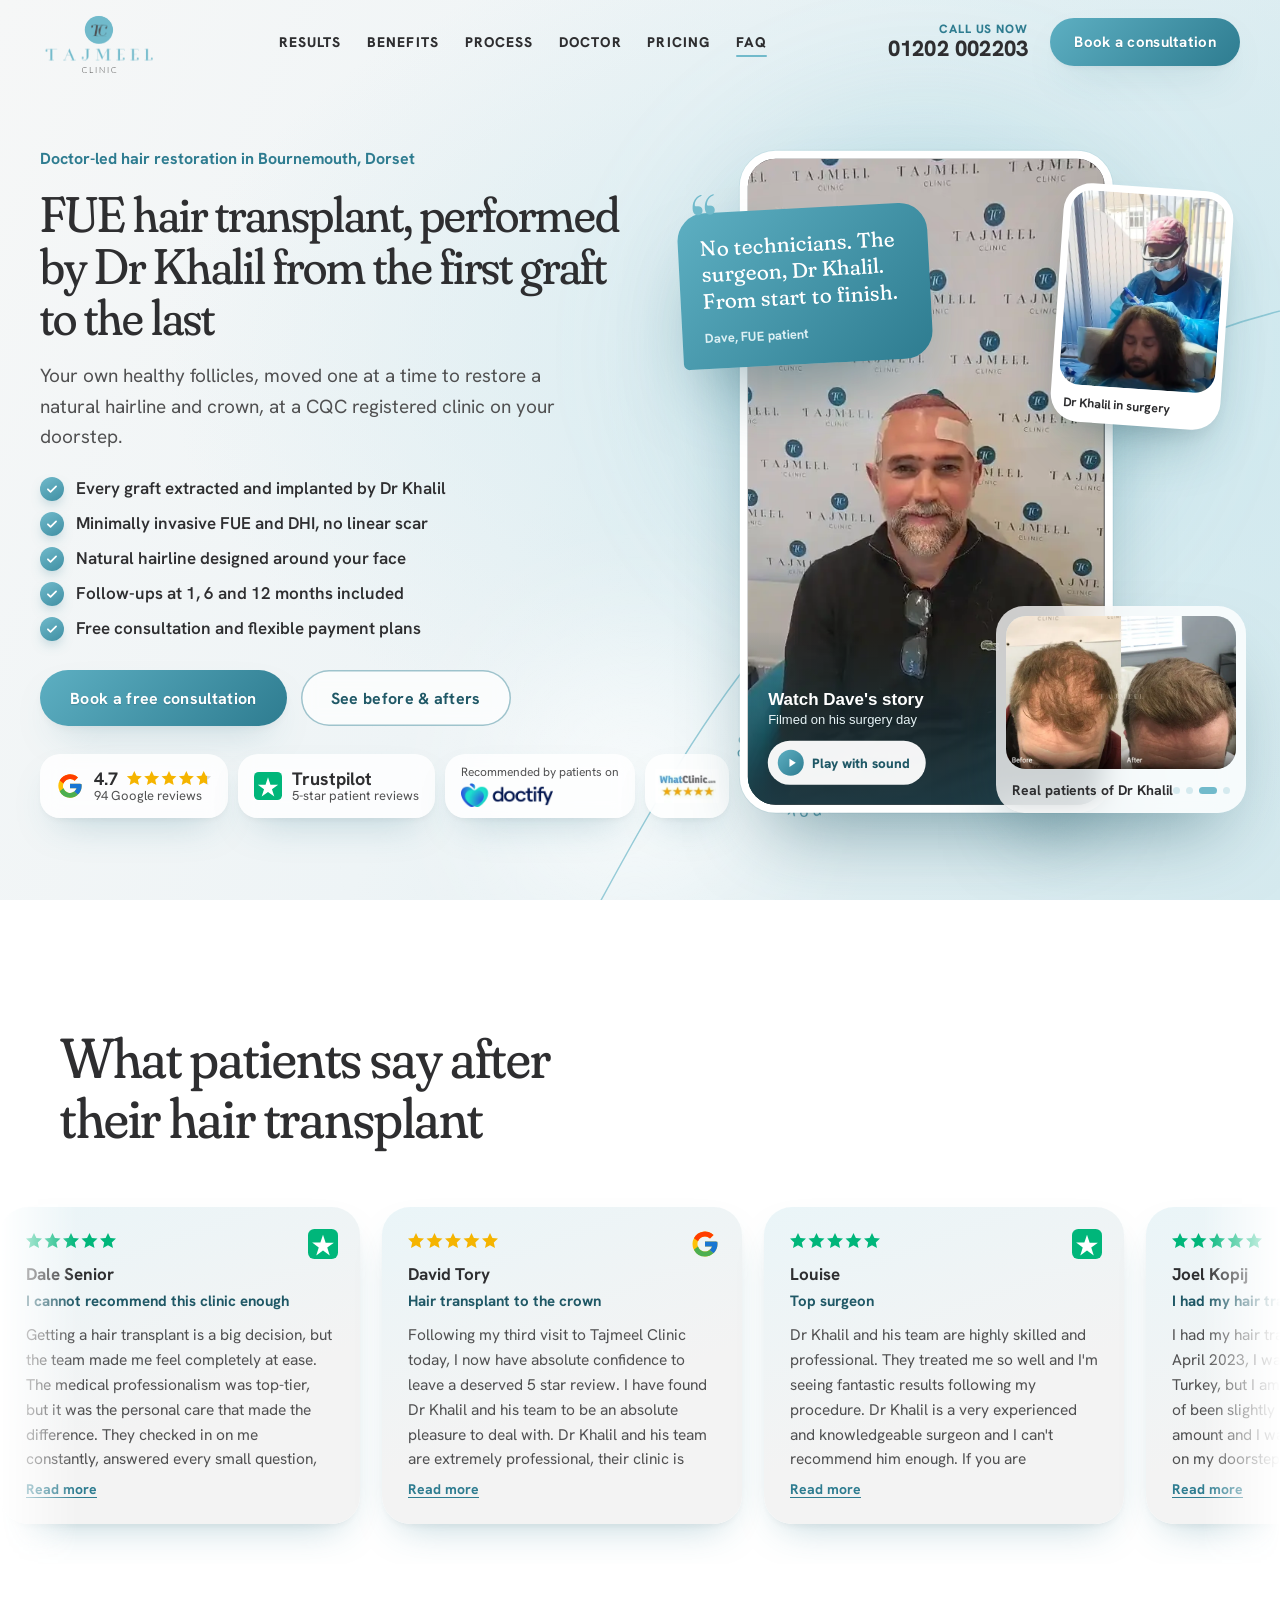
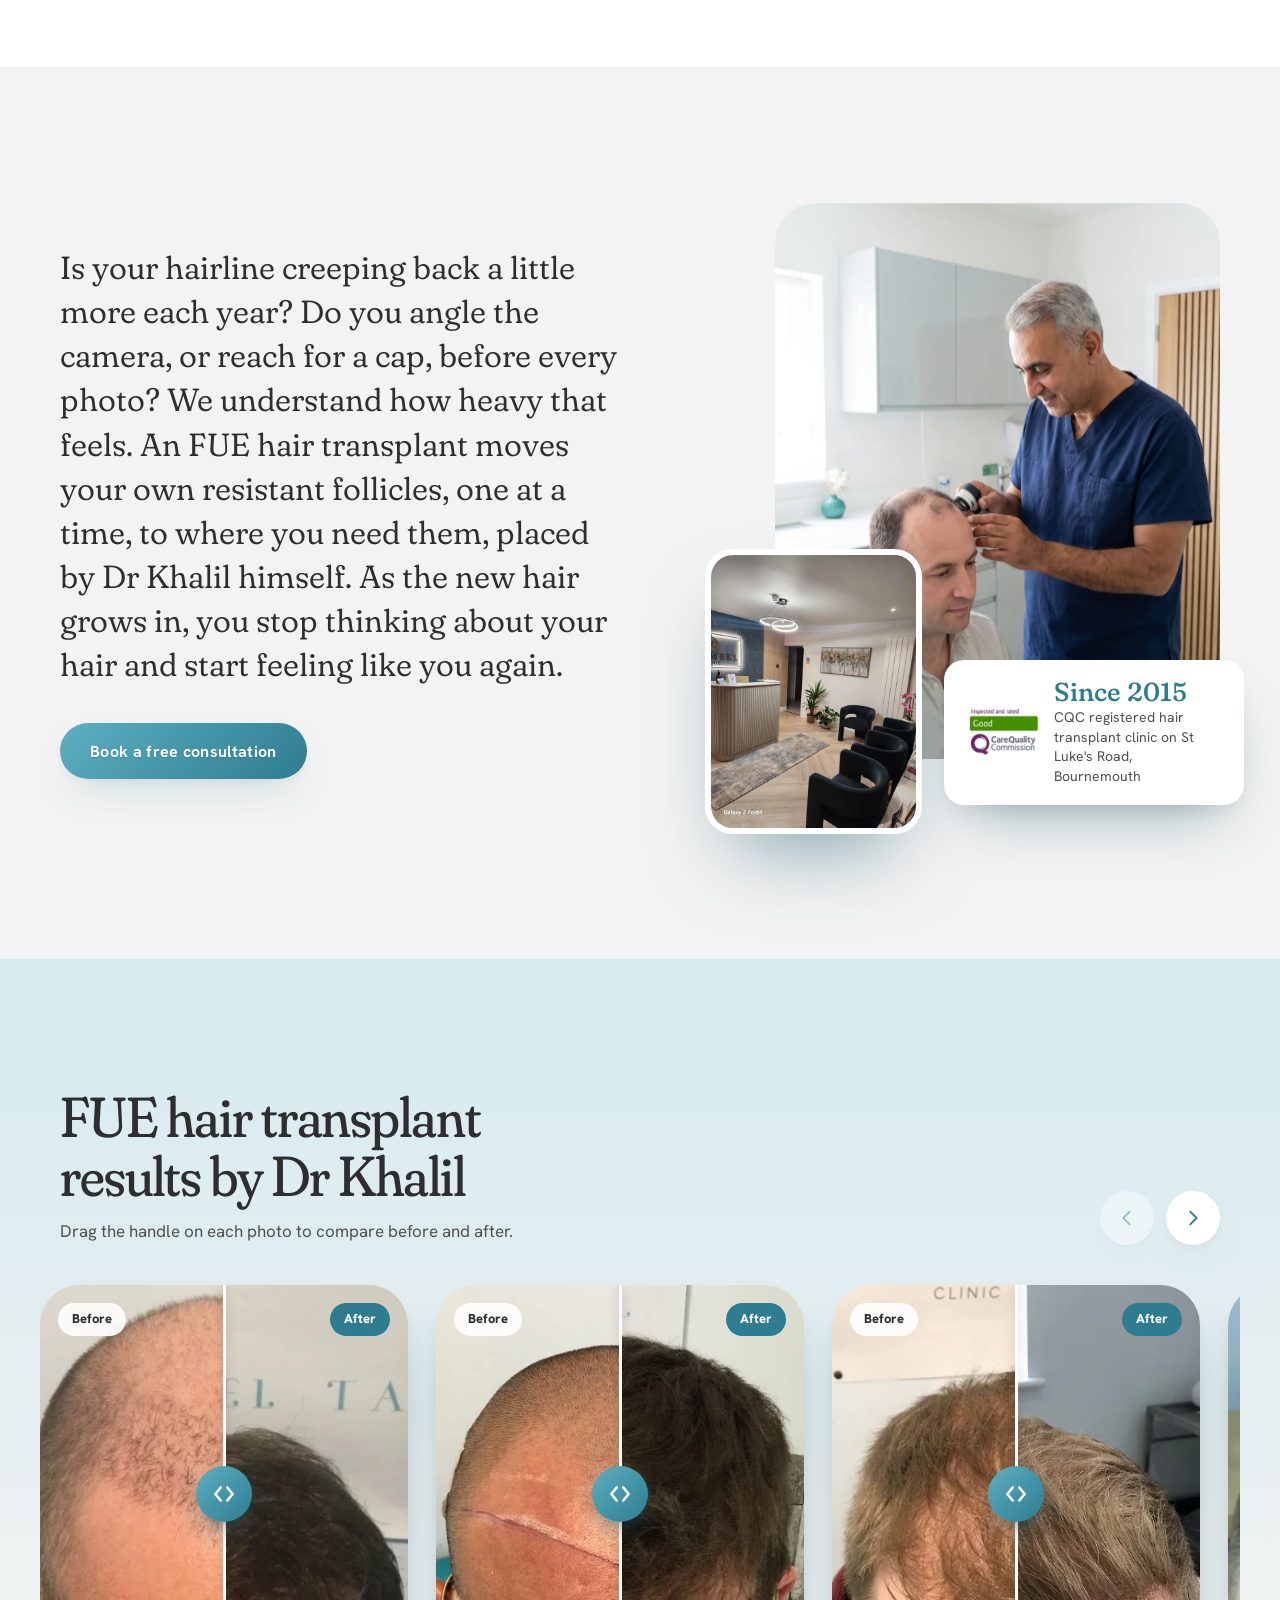
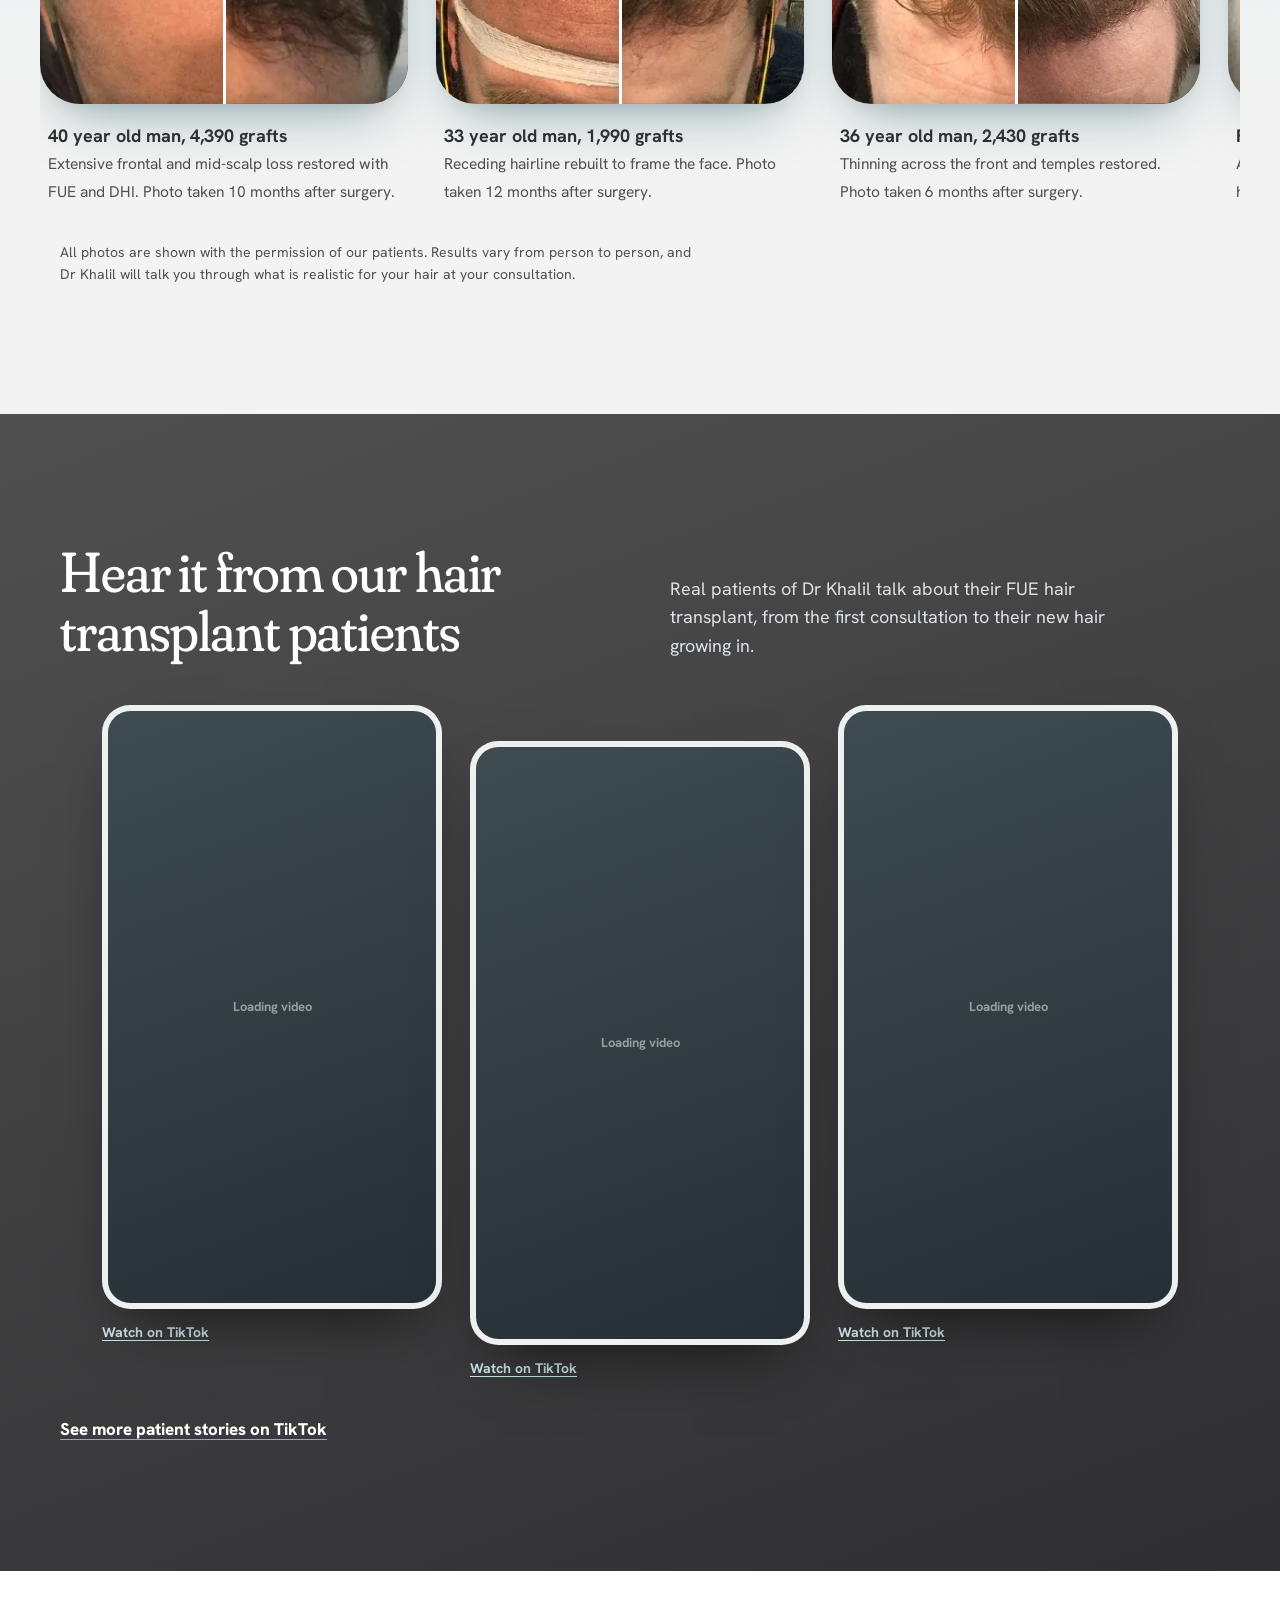
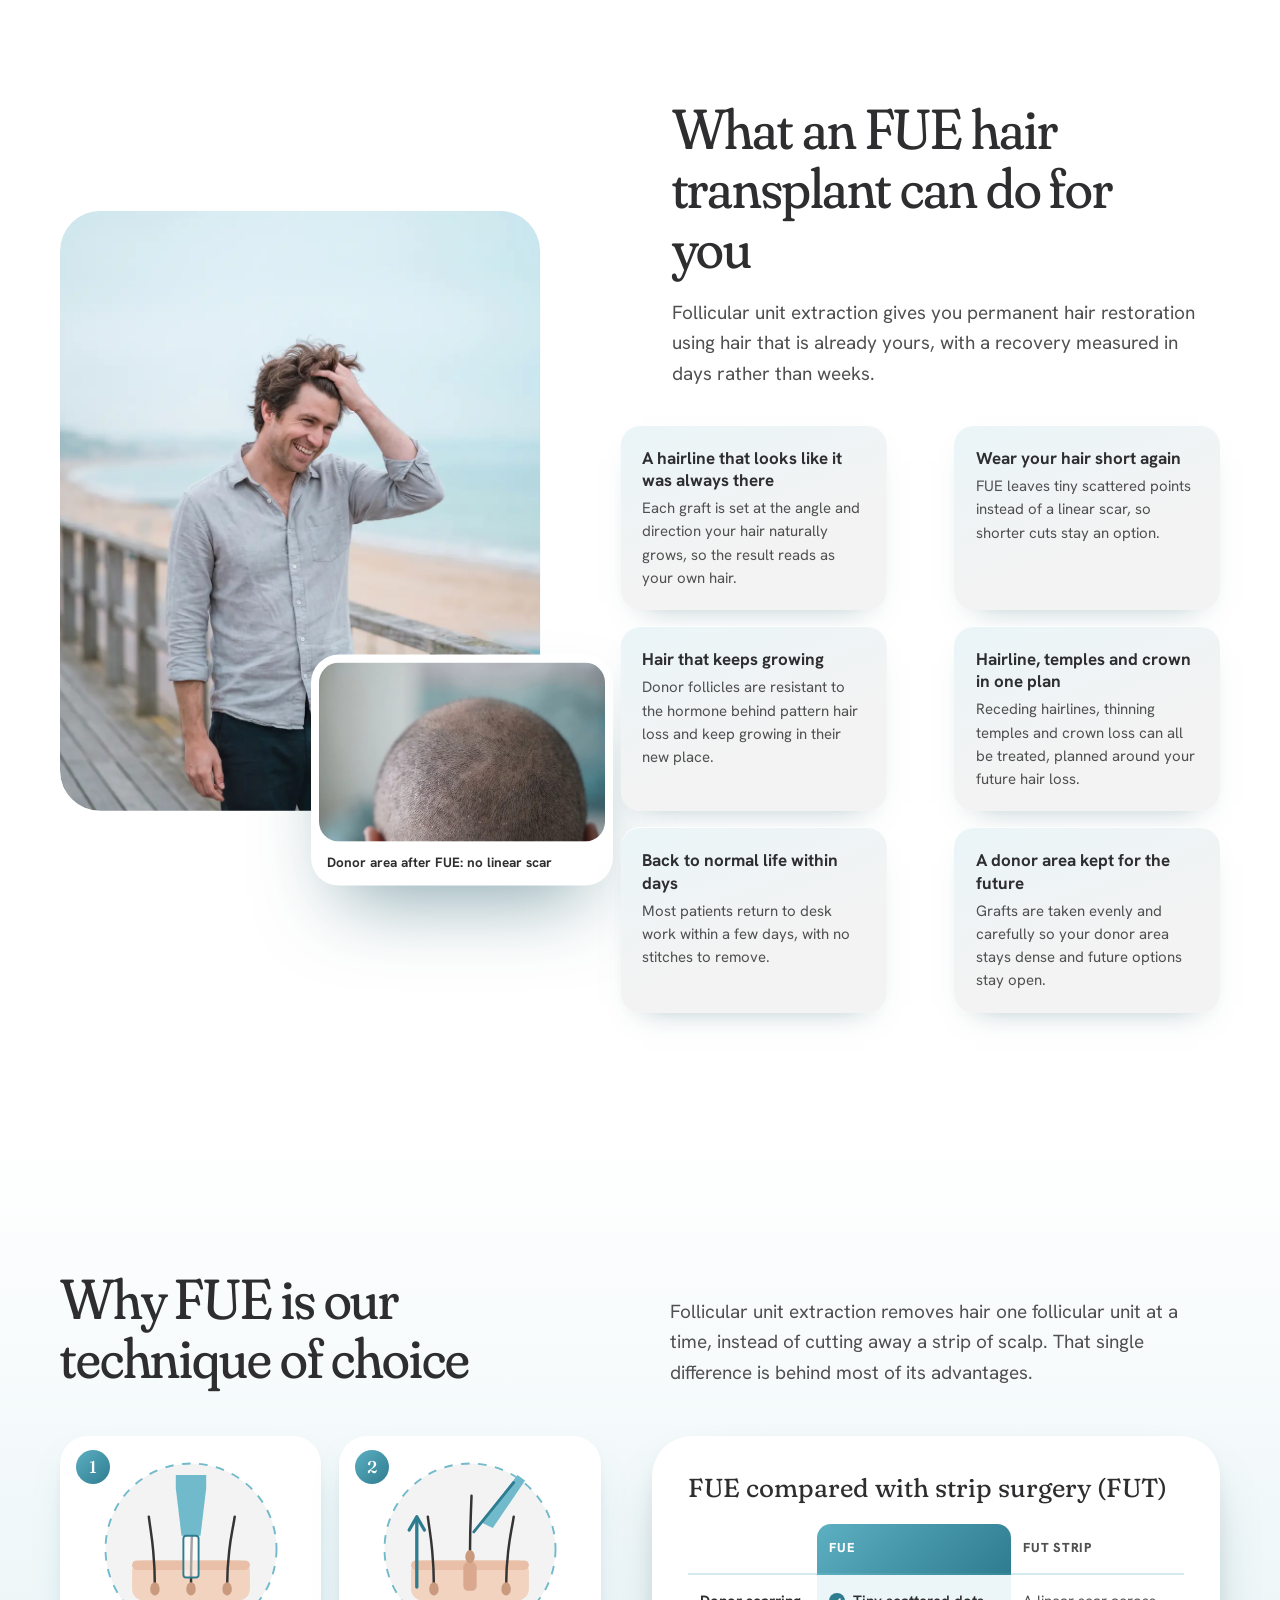
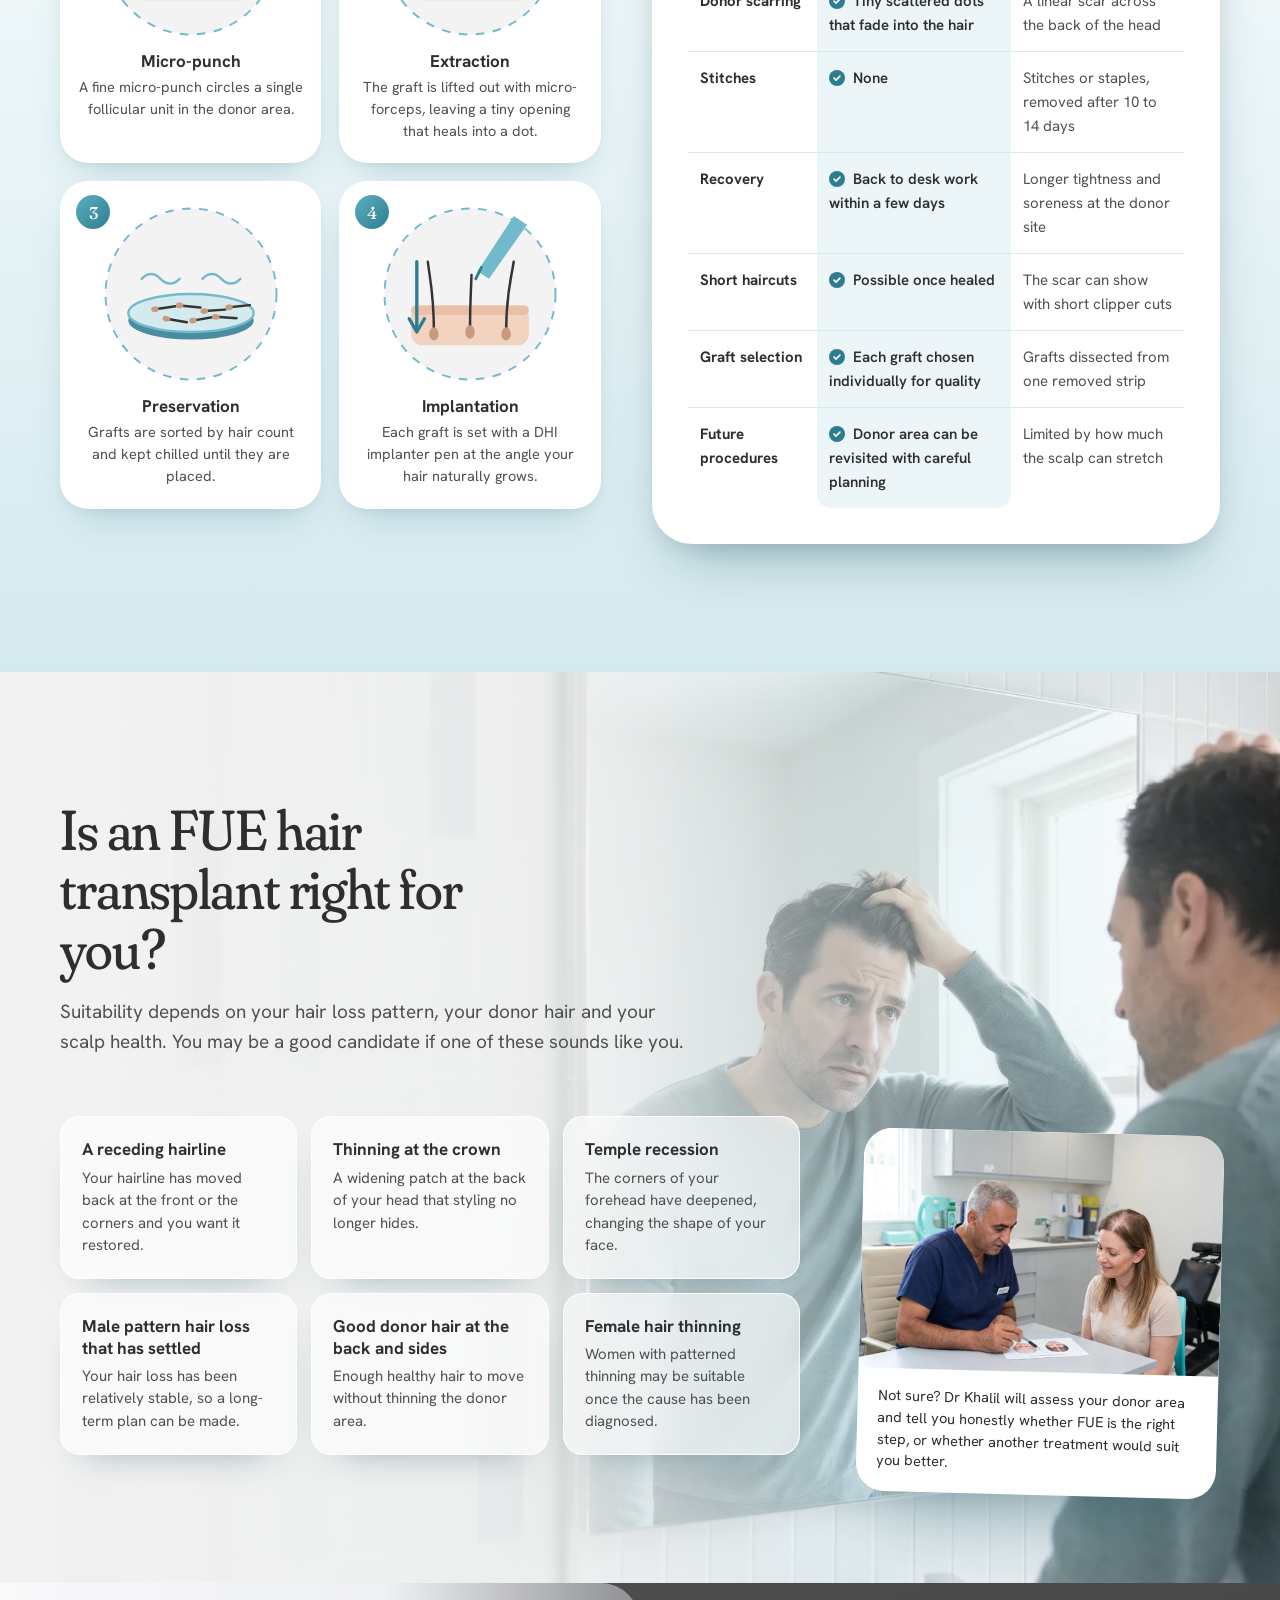
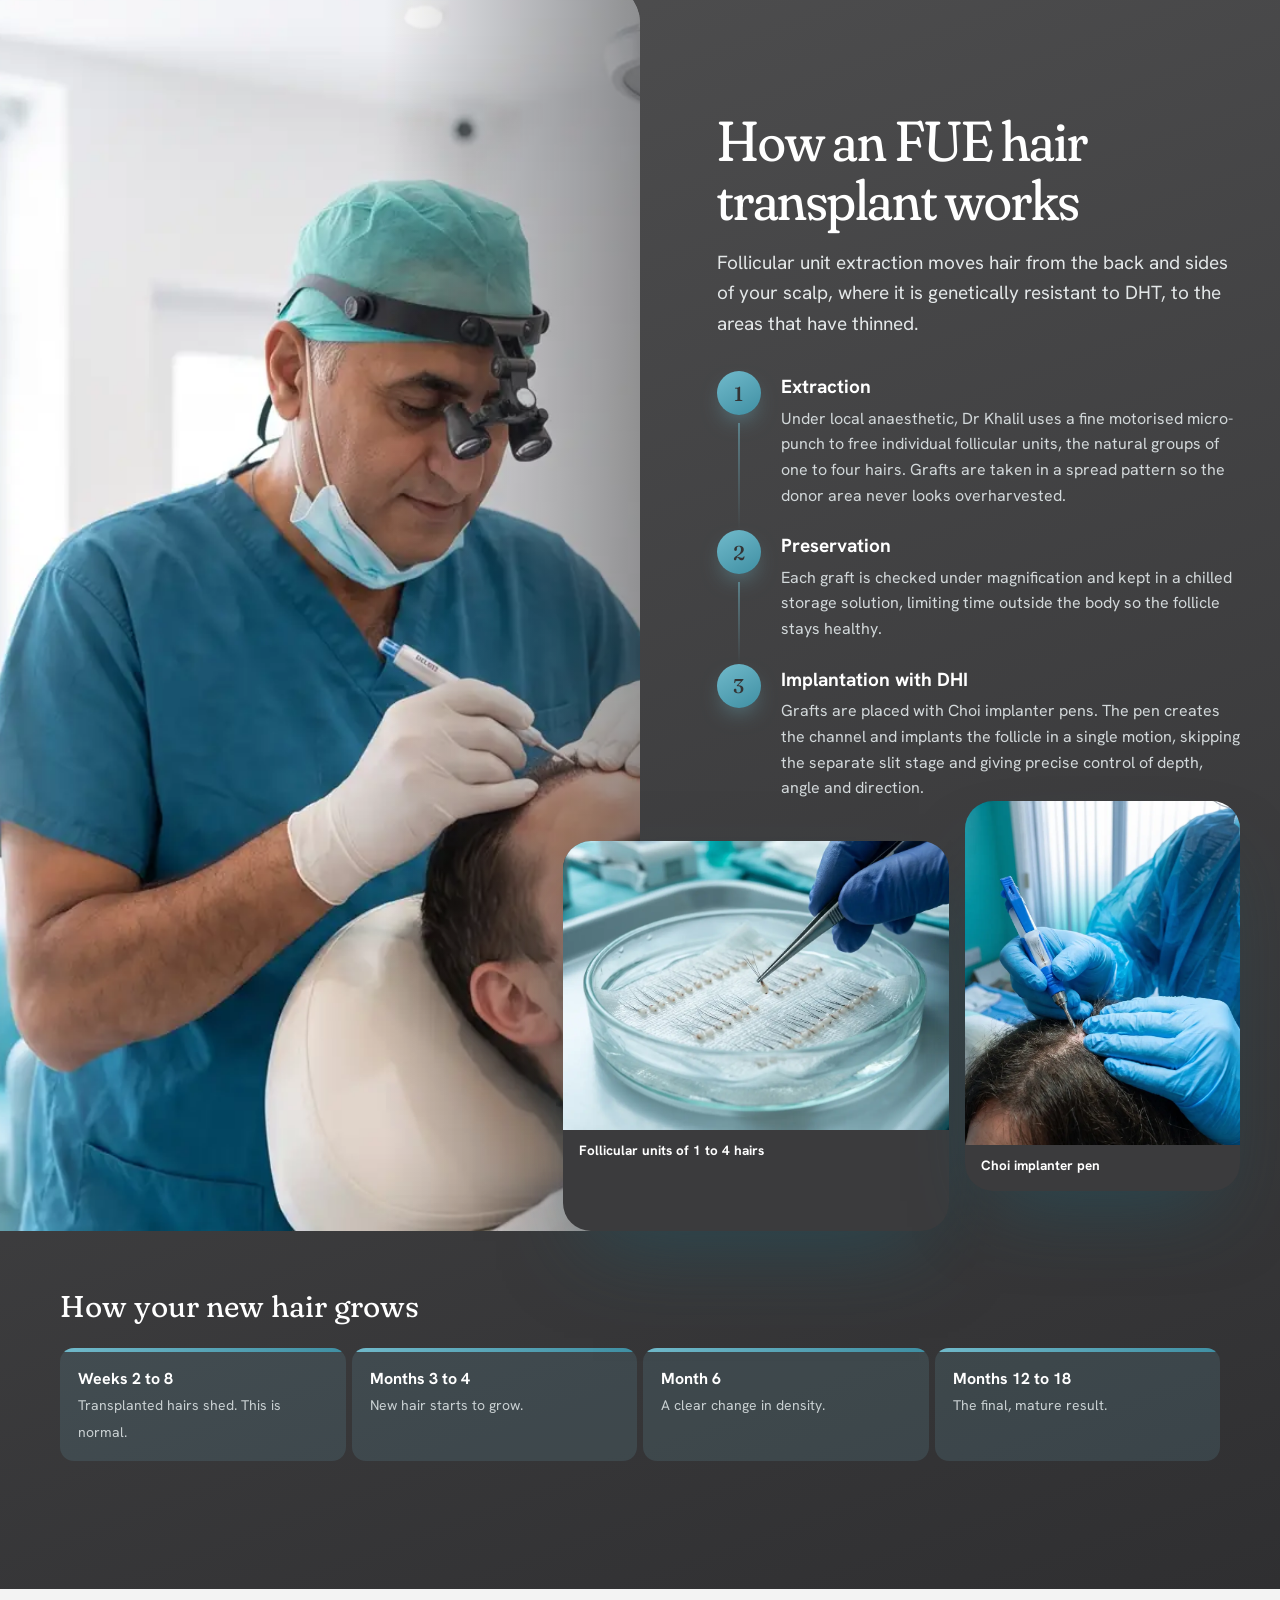
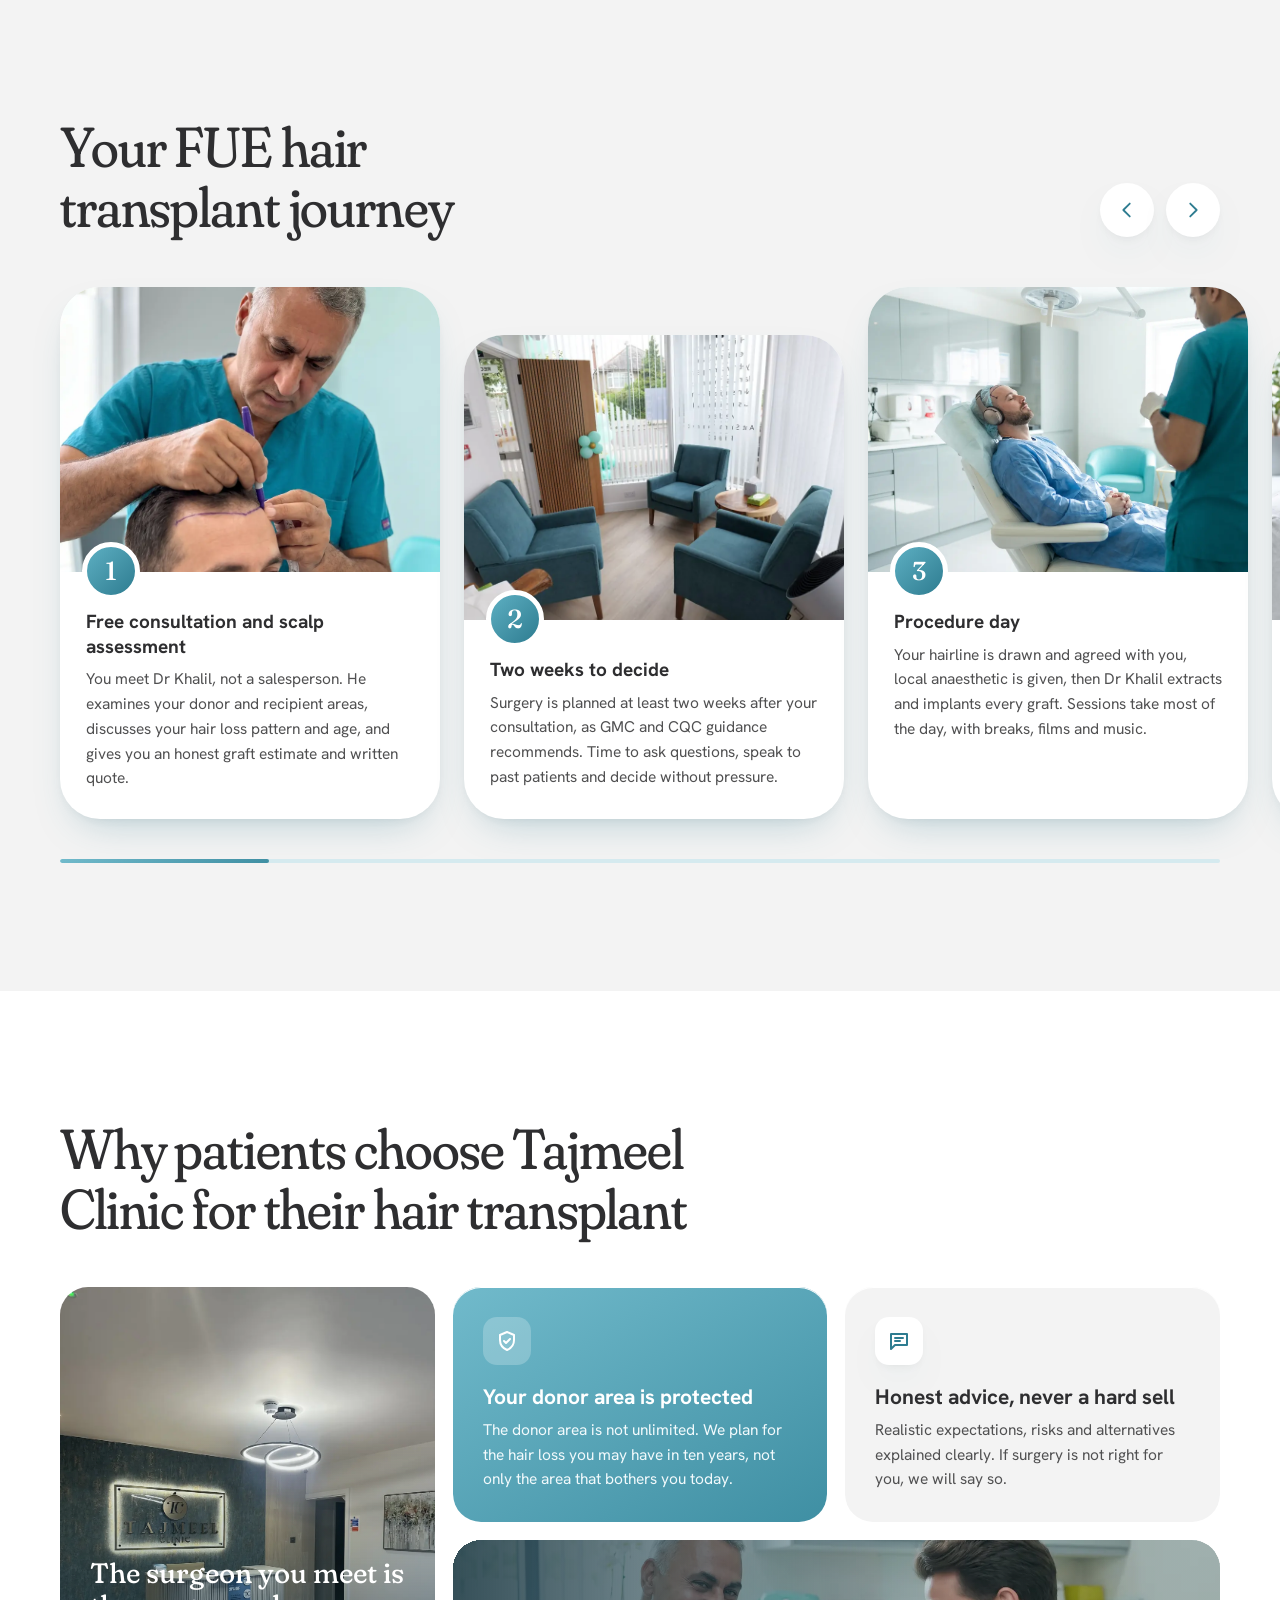
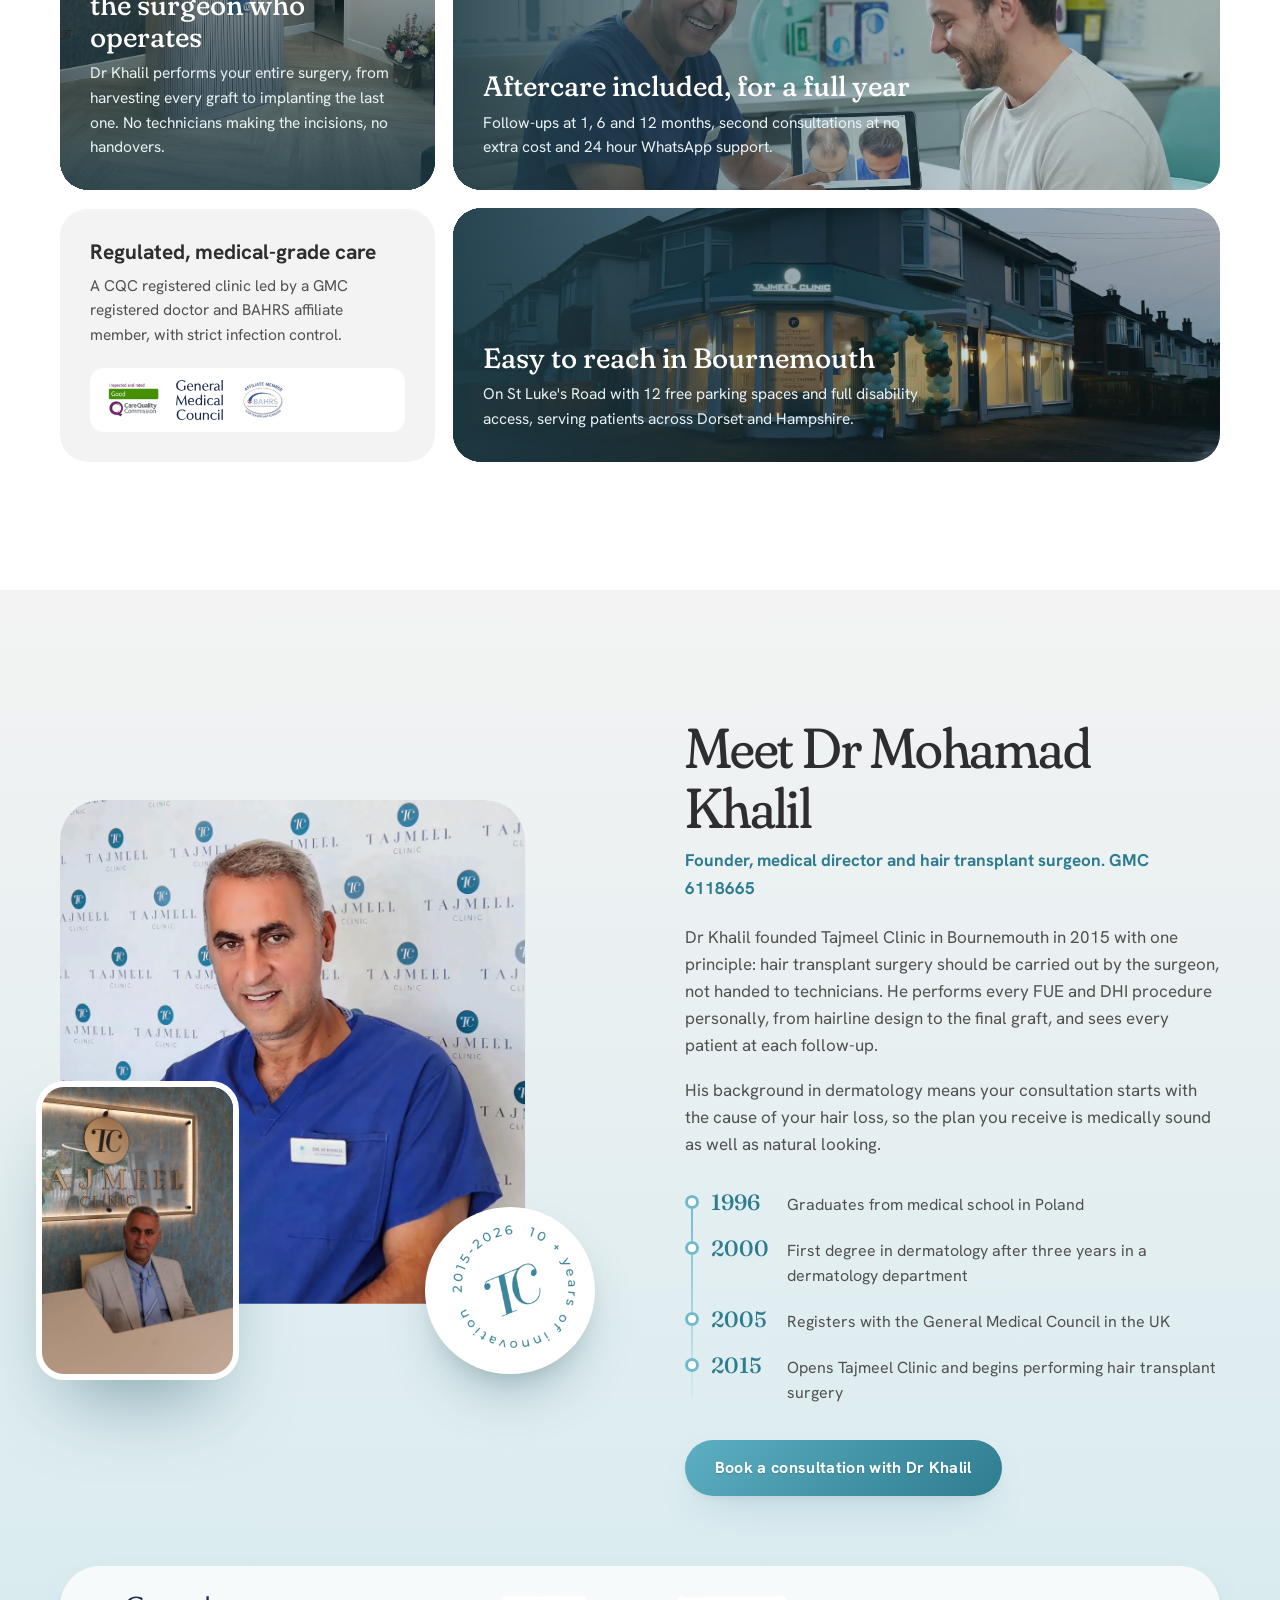
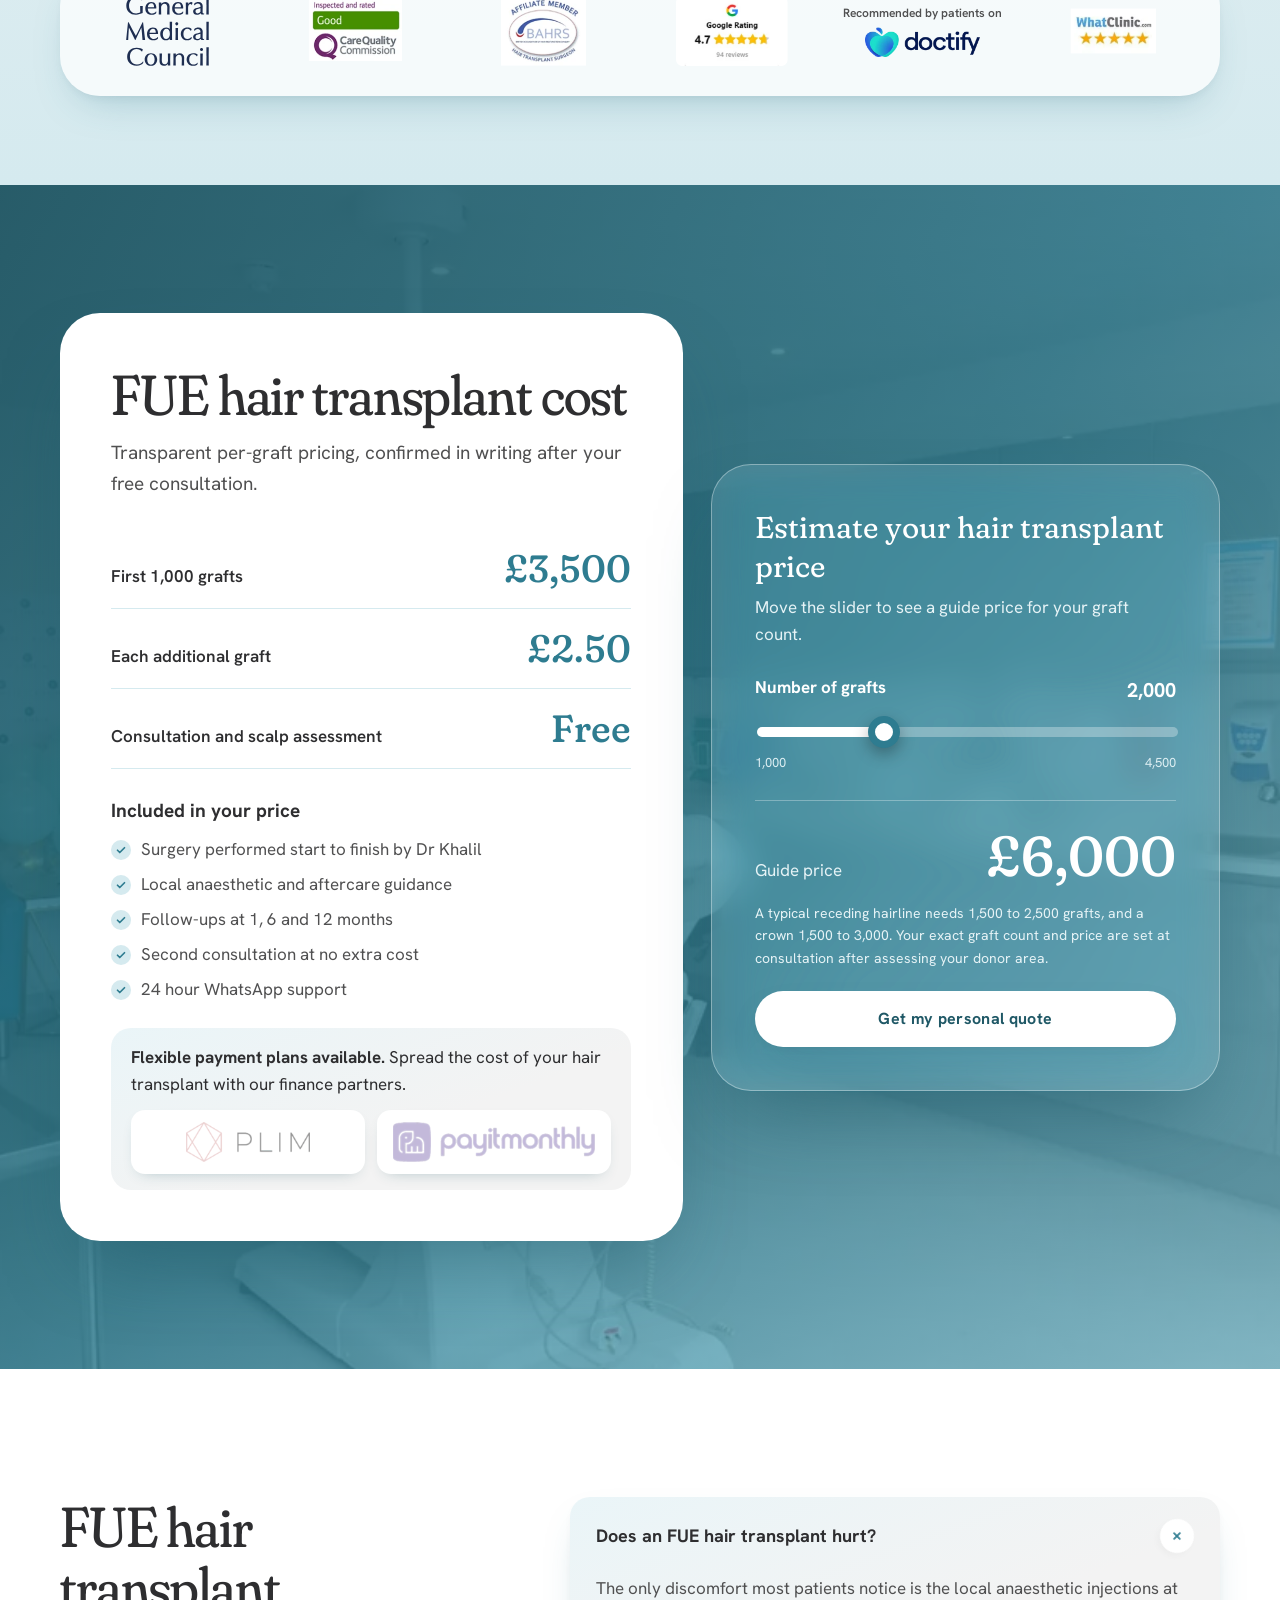
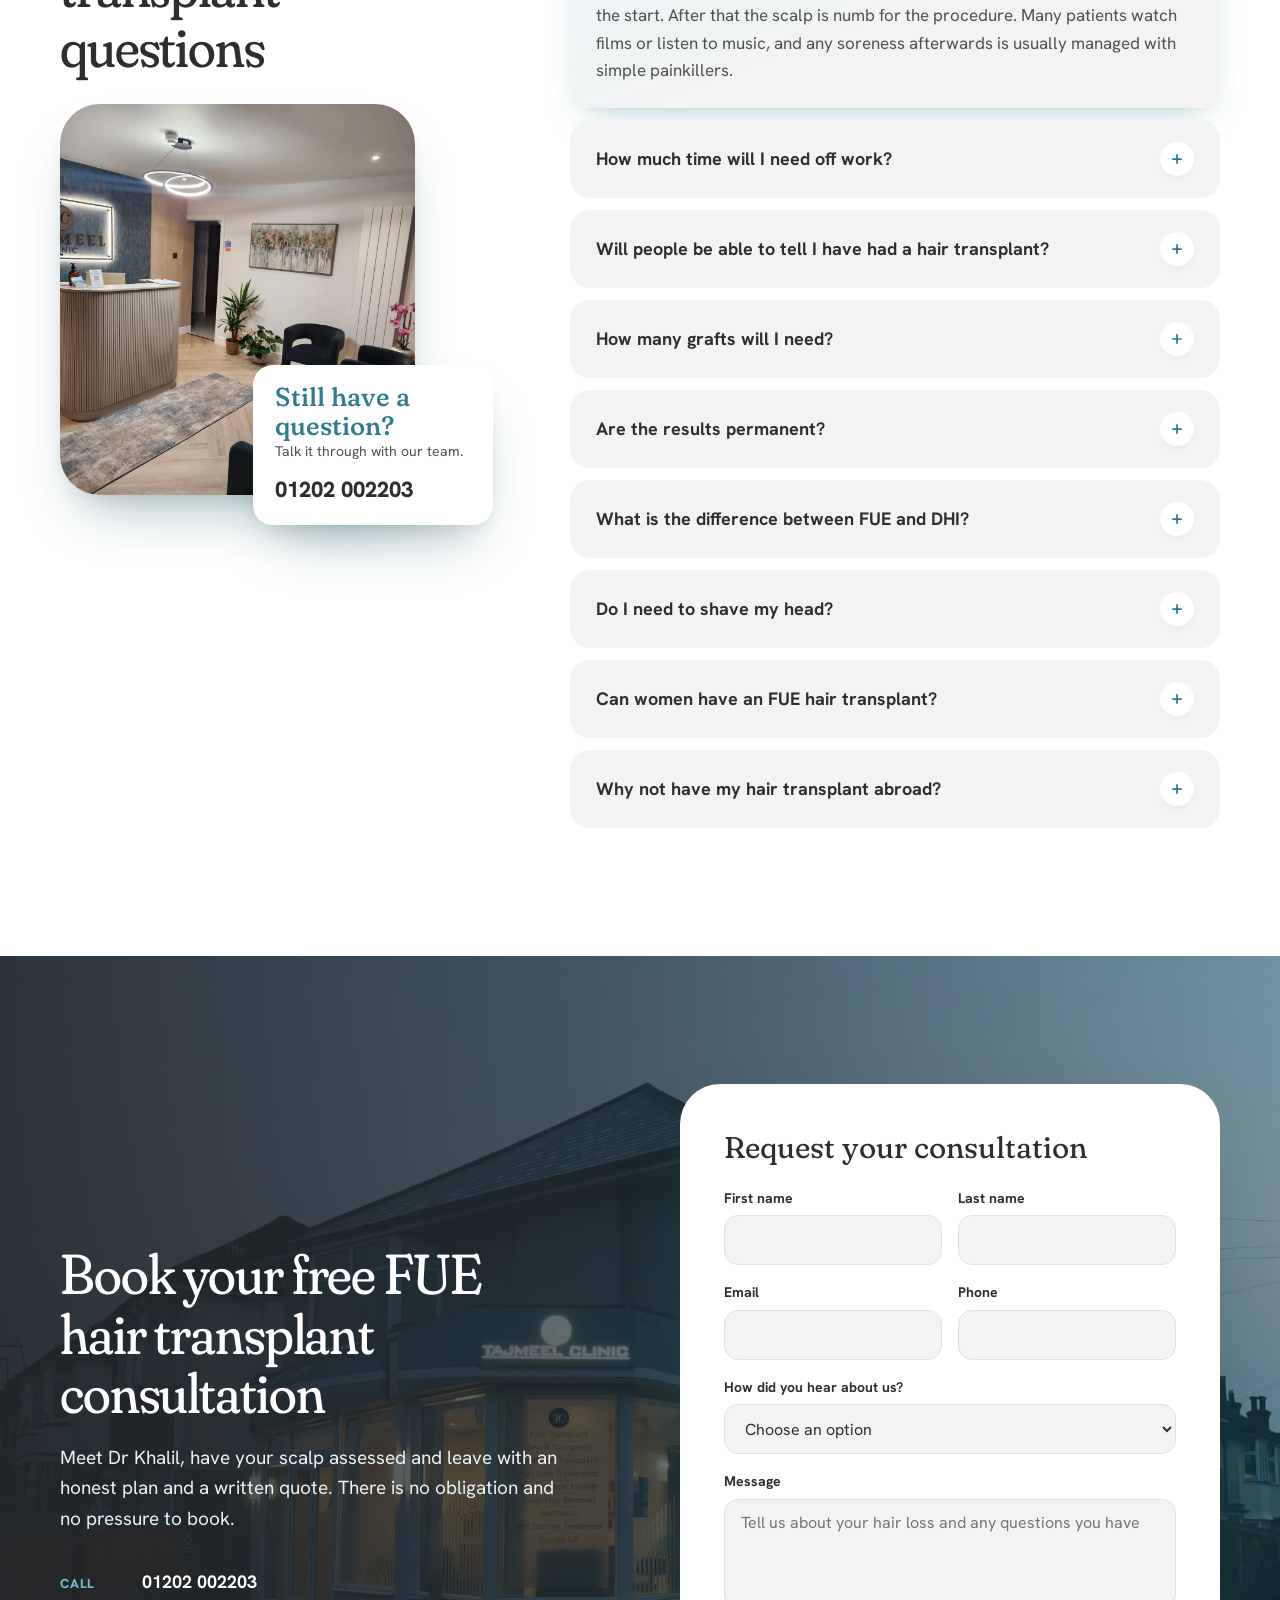
==== index.html @ 30bd11d6 "Remove fourth TikTok video and switch the second to the standard embed Drop the fourth testimonial, " ====
<!doctype html>
<html lang="en-GB">
<head>
<meta charset="utf-8">
<meta name="viewport" content="width=device-width, initial-scale=1, viewport-fit=cover">
<meta name="robots" content="noindex, nofollow">
<title>FUE Hair Transplant Bournemouth | Dr Khalil | Tajmeel Clinic</title>
<meta name="description" content="Doctor-led FUE hair transplant in Bournemouth, Dorset. Every graft extracted and implanted by Dr Mohamad Khalil. Free consultation, transparent per-graft pricing and flexible payment plans.">
<meta name="theme-color" content="#71BACB">
<link rel="icon" href="img/logos/tajmeel.svg" type="image/svg+xml">
<link rel="preconnect" href="https://fonts.googleapis.com">
<link rel="preconnect" href="https://fonts.gstatic.com" crossorigin>
<link href="https://fonts.googleapis.com/css2?family=Fraunces:opsz,wght,SOFT@9..144,300..600,0..100&family=Hanken+Grotesk:wght@400..800&display=swap" rel="stylesheet">
<link rel="preload" as="image" href="img/hero.webp" media="(min-width: 900px)">
<link rel="preload" as="image" href="img/hero-sm.webp" media="(max-width: 899px)">
<link rel="stylesheet" href="css/style.css">
<script type="application/ld+json">
{
  "@context": "https://schema.org",
  "@type": "MedicalClinic",
  "name": "Tajmeel Clinic",
  "url": "https://tajmeelclinic.co.uk/",
  "telephone": "+441202002203",
  "address": {"@type": "PostalAddress", "streetAddress": "88-90 St Luke's Road", "addressLocality": "Bournemouth", "postalCode": "BH3 7LU", "addressCountry": "GB"},
  "medicalSpecialty": "Dermatology",
  "availableService": {"@type": "MedicalProcedure", "name": "FUE Hair Transplant"}
}
</script>
</head>
<body>
<a class="skip" href="#main">Skip to content</a>

<!-- ============ HEADER ============ -->
<header class="hdr" id="top">
  <div class="hdr__in">
    <a class="hdr__logo" href="#main" aria-label="Tajmeel Clinic, back to top" data-to-top>
      <img src="img/logos/tajmeel.svg" alt="Tajmeel Clinic" width="132" height="70">
    </a>
    <a class="btn btn--primary hdr__mbook" href="#book">Book a consultation</a>

    <nav class="hdr__nav" aria-label="Main">
      <ul>
        <li><a href="#results">Results</a></li>
        <li><a href="#benefits">Benefits</a></li>
        <li><a href="#how">Process</a></li>
        <li><a href="#doctor">Doctor</a></li>
        <li><a href="#pricing">Pricing</a></li>
        <li><a href="#faq">FAQ</a></li>
      </ul>
    </nav>

    <div class="hdr__cta">
      <a class="hdr__phone" href="tel:+441202002203">
        <span class="hdr__phone-label">Call us now</span>
        <span class="hdr__phone-num">01202 002203</span>
      </a>
      <a class="btn btn--primary hdr__book" href="#book">Book a consultation</a>
    </div>

    <div class="hdr__mobile">
      <a class="icon-btn" href="tel:+441202002203" aria-label="Call 01202 002203">
        <svg viewBox="0 0 24 24" aria-hidden="true"><path d="M6.6 10.8a15.1 15.1 0 0 0 6.6 6.6l2.2-2.2c.3-.3.7-.4 1-.2 1.1.4 2.3.6 3.6.6.6 0 1 .4 1 1V20c0 .6-.4 1-1 1A17 17 0 0 1 3 4c0-.6.4-1 1-1h3.5c.6 0 1 .4 1 1 0 1.3.2 2.5.6 3.6.1.3 0 .7-.2 1z"/></svg>
      </a>
      <button class="icon-btn" type="button" aria-label="Open menu" aria-expanded="false" aria-controls="drawer" data-menu-open>
        <svg viewBox="0 0 24 24" aria-hidden="true"><path d="M3 6h18M3 12h18M3 18h18"/></svg>
      </button>
    </div>
  </div>
</header>

<div class="drawer" id="drawer" hidden>
  <div class="drawer__panel" role="dialog" aria-modal="true" aria-label="Menu">
    <button class="icon-btn drawer__close" type="button" aria-label="Close menu" data-menu-close>
      <svg viewBox="0 0 24 24" aria-hidden="true"><path d="M6 6l12 12M18 6L6 18"/></svg>
    </button>
    <ul>
      <li><a href="#results">Results</a></li>
      <li><a href="#videos">Patient videos</a></li>
      <li><a href="#benefits">Benefits</a></li>
      <li><a href="#why-fue">Why FUE</a></li>
      <li><a href="#candidates">Is it right for you</a></li>
      <li><a href="#how">Process</a></li>
      <li><a href="#journey">Your journey</a></li>
      <li><a href="#doctor">Doctor</a></li>
      <li><a href="#pricing">Pricing</a></li>
      <li><a href="#faq">FAQ</a></li>
    </ul>
    <a class="drawer__phone" href="tel:+441202002203"><span>Call us now</span>01202 002203</a>
    <a class="btn btn--primary btn--block" href="#book">Book a consultation</a>
  </div>
</div>

<main id="main">

<!-- ============ HERO ============ -->
<section class="hero" aria-labelledby="hero-title">
  <div class="hero__bg" aria-hidden="true"><span></span><span></span></div>
  <svg class="hero__line" viewBox="0 0 1440 900" preserveAspectRatio="none" aria-hidden="true">
    <path d="M640 960 C 760 760, 860 600, 1040 500 S 1300 330, 1500 300" />
  </svg>

  <div class="hero__in">
    <div class="hero__copy">
      <p class="hero__kicker">Doctor-led hair restoration in Bournemouth, Dorset</p>
      <h1 id="hero-title">FUE hair transplant, performed by Dr Khalil from the first graft to the last</h1>
      <p class="hero__sub">Your own healthy follicles, moved one at a time to restore a natural hairline and crown, at a CQC registered clinic on your doorstep.</p>
      <ul class="hero__points">
        <li>Every graft extracted and implanted by Dr Khalil</li>
        <li>Minimally invasive FUE and DHI, no linear scar</li>
        <li>Natural hairline designed around your face</li>
        <li>Follow-ups at 1, 6 and 12 months included</li>
        <li>Free consultation and flexible payment plans</li>
      </ul>
      <div class="hero__actions">
        <a class="btn btn--primary btn--lg" href="#book">Book a free consultation</a>
        <a class="btn btn--ghost btn--lg" href="#results">See before &amp; afters</a>
      </div>

      <ul class="ratings" aria-label="Patient ratings">
        <li class="rating">
          <svg class="rating__logo" viewBox="0 0 48 48" aria-hidden="true"><path fill="#FFC107" d="M43.6 20.5H42V20H24v8h11.3A12 12 0 1 1 32 15.1l5.7-5.7A20 20 0 1 0 44 24c0-1.2-.1-2.3-.4-3.5z"/><path fill="#FF3D00" d="M6.3 14.7l6.6 4.8A12 12 0 0 1 32 15.1l5.7-5.7A20 20 0 0 0 6.3 14.7z"/><path fill="#4CAF50" d="M24 44c5.2 0 9.9-2 13.4-5.2l-6.2-5.2A12 12 0 0 1 12.7 28l-6.5 5A20 20 0 0 0 24 44z"/><path fill="#1976D2" d="M43.6 20.5H42V20H24v8h11.3a12 12 0 0 1-4.1 5.6l6.2 5.2C37 39.2 44 34 44 24c0-1.2-.1-2.3-.4-3.5z"/></svg>
          <span class="rating__body"><strong>4.7</strong><span class="stars" aria-label="4.7 out of 5 stars"></span><small>94 Google reviews</small></span>
        </li>
        <li class="rating">
          <svg class="rating__logo" viewBox="0 0 24 24" aria-hidden="true"><rect width="24" height="24" rx="4" fill="#00B67A"/><path fill="#fff" d="M12 4.6l2.1 6.3h6.6l-5.3 3.9 2 6.3-5.4-3.9-5.4 3.9 2-6.3-5.3-3.9h6.6z"/></svg>
          <span class="rating__body"><strong>Trustpilot</strong><small>5-star patient reviews</small></span>
        </li>
        <li class="rating rating--doctify"><span class="rating__body"><small>Recommended by patients on</small><img src="img/logos/doctify-logo.webp" alt="Doctify" width="400" height="104"></span></li>
        <li class="rating rating--img"><img src="img/logos/whatclinic.webp" alt="WhatClinic 5 star rating" width="168" height="136" loading="lazy"></li>
      </ul>
    </div>

    <div class="hero__stage">
      <img class="hero__seal" src="img/tc-seal.webp" alt="" width="440" height="430" aria-hidden="true">
      <button class="hero__video" type="button" data-video aria-label="Play Dave's hair transplant story with sound">
        <video src="media/hero-loop.mp4" poster="img/hero-video-poster.webp" autoplay muted loop playsinline preload="auto" aria-hidden="true"></video>
        <span class="hero__video-cap"><strong>Watch Dave's story</strong><span>Filmed on his surgery day</span>
          <span class="hero__video-play"><svg viewBox="0 0 24 24" aria-hidden="true"><path d="M8 5v14l11-7z"/></svg>Play with sound</span></span>
      </button>
      <blockquote class="hero__quote">
        <p>No technicians. The surgeon, Dr Khalil. From start to finish.</p>
        <cite>Dave, FUE patient</cite>
      </blockquote>
      <figure class="hero__proc">
        <img src="img/procedure-real.webp" alt="Dr Khalil implanting grafts during a hair transplant at Tajmeel Clinic" width="800" height="934">
        <figcaption>Dr Khalil in surgery</figcaption>
      </figure>
    <a class="mini-ba" href="#results" aria-label="See all before and after results">
      <div class="mini-ba__frames">
        <img src="img/ba/case-1-pair.webp" alt="Before and after FUE hair transplant, patient one" width="640" height="424" class="is-on">
        <img src="img/ba/case-2-pair.webp" alt="Before and after FUE hair transplant, patient two" width="640" height="424" loading="lazy">
        <img src="img/ba/case-3-pair.webp" alt="Before and after FUE hair transplant, patient three" width="640" height="424" loading="lazy">
        <img src="img/ba/case-7-pair.webp" alt="Before and after FUE hair transplant, patient four" width="640" height="424" loading="lazy">
      </div>
      <div class="mini-ba__foot">
        <span class="mini-ba__cap">Real patients of Dr Khalil</span>
        <span class="mini-ba__dots" aria-hidden="true"><i class="is-on"></i><i></i><i></i><i></i></span>
      </div>
    </a>
    </div>
  </div>


</section>

<!-- ============ REVIEWS TICKER ============ -->
<section class="reviews" aria-labelledby="reviews-title">
  <div class="wrap reviews__head">
    <h2 id="reviews-title">What patients say after their hair transplant</h2>
  </div>
  <div class="ticker" data-ticker>
    <div class="ticker__track">
      <article class="review" data-src="trustpilot">
        <h3>Dale Senior</h3>
        <p class="review__title">I cannot recommend this clinic enough</p>
        <div class="review__text"><p>Getting a hair transplant is a big decision, but the team made me feel completely at ease. The medical professionalism was top-tier, but it was the personal care that made the difference. They checked in on me constantly, answered every small question, and tailored the procedure exactly to my needs. The results look incredibly natural. If you want a team that truly cares about your journey, this is it.</p></div>
      </article>
      <article class="review" data-src="google">
        <h3>David Tory</h3>
        <p class="review__title">Hair transplant to the crown</p>
        <div class="review__text"><p>Following my third visit to Tajmeel Clinic today, I now have absolute confidence to leave a deserved 5 star review. I have found Dr Khalil and his team to be an absolute pleasure to deal with. Dr Khalil and his team are extremely professional, their clinic is spotless and a very pleasant place to receive treatments. In my case, hair transplant to the crown.</p><p>The results from my treatments have exceeded expectations and the whole process has been made as easy as possible for me. Prior to treatment I received very honest information and advice about expectations, quite the opposite to a hard sell. Dr Khalil has personally carried out every aspect of my treatment from start to finish, and is always available on the phone for aftercare advice and support as required.</p><p>Engage with Tajmeel Clinic with absolute confidence, they are truly excellent at what they do, and provide a truly excellent patient experience. I say this as a healthcare professional myself.</p></div>
      </article>
      <article class="review" data-src="trustpilot">
        <h3>Louise</h3>
        <p class="review__title">Top surgeon</p>
        <div class="review__text"><p>Dr Khalil and his team are highly skilled and professional. They treated me so well and I'm seeing fantastic results following my procedure. Dr Khalil is a very experienced and knowledgeable surgeon and I can't recommend him enough. If you are considering hair surgery, you can put your trust in Tajmeel clinic. I'm very glad I did!</p></div>
      </article>
      <article class="review" data-src="trustpilot">
        <h3>Joel Kopij</h3>
        <p class="review__title">I had my hair transplant with Dr Khalil</p>
        <div class="review__text"><p>I had my hair transplant with Dr Khalil in April 2023, I was originally going to go to Turkey, but I am so glad I didn't, yes it would of been slightly cheaper, but not a massive amount and I was keen to have the aftercare on my doorstep here in Bournemouth, any questions I had or problems, not that there has been any anyway, but it is nice to know he is only a 10 minute drive away from me.</p><p>It is also good to keep up with the PRP injections, plasma injections, I recommend having these a couple of times a year to keep the follicles strong and healthy and it prolongs the healthy hair that is there. I cannot recommend Dr Khalil enough, lovely man, his wife is also very friendly and chatty during the procedure.</p></div>
      </article>
      <article class="review" data-src="trustpilot">
        <h3>Harry Bharadwaj</h3>
        <p class="review__title">Got my hair transplant done at Tajmeel</p>
        <div class="review__text"><p>Got my hair transplant done at Tajmeel clinic in September 2025 and now it's been six months, really pleased with the process and really happy with my hair growth. The whole process was made really simple and well explained and was handled really professionally all throughout the process. I would highly recommend this clinic to people looking to get their hair done.</p></div>
      </article>
      <article class="review" data-src="trustpilot">
        <h3>Shirley Webb</h3>
        <p class="review__title">My husband had a hair transplant</p>
        <div class="review__text"><p>My husband had a hair transplant back last October, he looks so different, he has got his confidence back, the procedure last about 8 hours, he had 3300 hairs folicules from the back and put on top, he is going back to finish off the crown area to make the transplant complete, highly recommended great team that you can trust.</p></div>
      </article>
      <article class="review" data-src="google">
        <h3>Ismael Pride</h3>
        <p class="review__title">Excellent result, excellent aftercare</p>
        <div class="review__text"><p>Dr Khalil was very attentive, caring and professional. He explained the procedure clearly, and gave us options. Very pleased with the procedure, really excellent result, exceeded my expectation. Excellent after care. The Clinic was peautiful and put us at ease. Thank you so much.</p></div>
      </article>
      <article class="review" data-src="trustpilot">
        <h3>Alex</h3>
        <p class="review__title">Great hair transplant experience</p>
        <div class="review__text"><p>I had a great time getting my hair transplant done with Dr Khalil. Overall it was a really good painless experience, I had the procedure done 6 months ago and really happy with the results so far. Would highly recommend getting it done with Tajmeel Clinic.</p></div>
      </article>
      <article class="review" data-src="trustpilot">
        <h3>David Melrose</h3>
        <p class="review__title">Dr Khalil and team</p>
        <div class="review__text"><p>I received excellent treatment from Dr Khalil two years ago and would recommend him and his team. He is a confident and experienced hair surgeon in Bournemouth. I will be visiting again in the near future.</p><p>Five stars.</p></div>
      </article>
    </div>
  </div>
</section>

<!-- ============ INTRO ============ -->
<section class="intro" aria-label="About FUE hair transplant at Tajmeel Clinic">
  <div class="wrap intro__grid">
    <div class="intro__text">
      <p class="intro__lede">Is your hairline creeping back a little more each year? Do you angle the camera, or reach for a cap, before every photo? We understand how heavy that feels. An FUE hair transplant moves your own resistant follicles, one at a time, to where you need them, placed by Dr Khalil himself. As the new hair grows in, you stop thinking about your hair and start feeling like you again.</p>
      <a class="btn btn--primary btn--lg" href="#book">Book a free consultation</a>
    </div>
    <div class="intro__collage">
      <figure class="intro__main parallax" data-speed="-0.04">
        <img src="img/consultation.webp" alt="Dr Khalil examining a patient's receding hairline during a hair transplant consultation" width="1100" height="1366" loading="lazy">
      </figure>
      <figure class="intro__sat parallax" data-speed="0.08">
        <img src="img/clinic-reception.webp" alt="Reception at Tajmeel Clinic, Bournemouth" width="1200" height="1600" loading="lazy">
      </figure>
      <div class="float-card intro__card">
        <img src="img/logos/cqc.webp" alt="Care Quality Commission, inspected and rated Good" width="182" height="136" loading="lazy">
        <div><strong>Since 2015</strong>
        <span>CQC registered hair transplant clinic on St Luke's Road, Bournemouth</span></div>
      </div>
    </div>
  </div>
</section>

<!-- ============ BEFORE & AFTER ============ -->
<section class="ba" id="results" aria-labelledby="ba-title">
  <div class="wrap">
    <div class="ba__head">
      <div>
        <h2 id="ba-title">FUE hair transplant results by Dr Khalil</h2>
        <p>Drag the handle on each photo to compare before and after.</p>
      </div>
      <div class="ba__nav">
        <button class="round-btn" type="button" aria-label="Previous patients" data-ba-prev><svg viewBox="0 0 24 24" aria-hidden="true"><path d="M15 5l-7 7 7 7"/></svg></button>
        <button class="round-btn" type="button" aria-label="Next patients" data-ba-next><svg viewBox="0 0 24 24" aria-hidden="true"><path d="M9 5l7 7-7 7"/></svg></button>
      </div>
    </div>

    <div class="ba__viewport">
      <div class="ba__track" data-ba-track>
        <!-- cards are generated from data in main.js -->
      </div>
    </div>
    <p class="ba__disclaimer">All photos are shown with the permission of our patients. Results vary from person to person, and Dr Khalil will talk you through what is realistic for your hair at your consultation.</p>
  </div>
</section>

<!-- ============ VIDEO TESTIMONIALS ============ -->
<section class="vtest" id="videos" aria-labelledby="vtest-title">
  <div class="wrap">
    <div class="vtest__head">
      <h2 id="vtest-title">Hear it from our hair transplant patients</h2>
      <p>Real patients of Dr Khalil talk about their FUE hair transplant, from the first consultation to their new hair growing in.</p>
    </div>
    <ul class="vtest__grid m-scroll">
        <li class="vt">
          <div class="vt__frame">
            <iframe src="https://www.tiktok.com/player/v1/7336997983357062433?music_info=0&amp;description=0&amp;rel=0&amp;native_context_menu=0&amp;closed_caption=1" title="Tajmeel Clinic patient video testimonial 1 on TikTok" loading="lazy" allow="fullscreen; encrypted-media; picture-in-picture" allowfullscreen referrerpolicy="strict-origin-when-cross-origin"></iframe>
          </div>
          <a class="vt__link" href="https://www.tiktok.com/@tajmeelclinicuk/video/7336997983357062433" target="_blank" rel="noopener">Watch on TikTok</a>
        </li>
        <li class="vt">
          <div class="vt__frame">
            <iframe src="https://www.tiktok.com/embed/v2/7603048200831864086?lang=en-GB" title="Tajmeel Clinic patient video testimonial 2 on TikTok" loading="lazy" scrolling="no" allow="fullscreen; encrypted-media; picture-in-picture" allowfullscreen referrerpolicy="strict-origin-when-cross-origin"></iframe>
          </div>
          <a class="vt__link" href="https://www.tiktok.com/@tajmeelclinicuk/video/7603048200831864086" target="_blank" rel="noopener">Watch on TikTok</a>
        </li>
        <li class="vt">
          <div class="vt__frame">
            <iframe src="https://www.tiktok.com/player/v1/7408839540112231713?music_info=0&amp;description=0&amp;rel=0&amp;native_context_menu=0&amp;closed_caption=1" title="Tajmeel Clinic patient video testimonial 3 on TikTok" loading="lazy" allow="fullscreen; encrypted-media; picture-in-picture" allowfullscreen referrerpolicy="strict-origin-when-cross-origin"></iframe>
          </div>
          <a class="vt__link" href="https://www.tiktok.com/@tajmeelclinicuk/video/7408839540112231713" target="_blank" rel="noopener">Watch on TikTok</a>
        </li>
    </ul>
    <p class="m-hint" aria-hidden="true">Swipe for more</p>
    <a class="vtest__more" href="https://www.tiktok.com/@tajmeelclinicuk" target="_blank" rel="noopener">See more patient stories on TikTok</a>
  </div>
</section>

<!-- ============ BENEFITS ============ -->
<section class="benefits" id="benefits" aria-labelledby="benefits-title">
  <div class="wrap benefits__grid">
    <div class="benefits__media">
      <figure class="benefits__main">
        <img src="img/patient-confident.webp" alt="Man in his thirties with a full, natural hairline after an FUE hair transplant, on Bournemouth seafront" width="1000" height="1241" loading="lazy">
      </figure>
      <figure class="benefits__sat parallax" data-speed="0.07">
        <img src="img/donor-area.webp" alt="Donor area at the back of the scalp after FUE, with tiny scattered extraction points and no linear scar" width="1200" height="670" loading="lazy">
        <figcaption>Donor area after FUE: no linear scar</figcaption>
      </figure>
    </div>
    <div class="benefits__copy">
      <h2 id="benefits-title">What an FUE hair transplant can do for you</h2>
      <p class="section-intro">Follicular unit extraction gives you permanent hair restoration using hair that is already yours, with a recovery measured in days rather than weeks.</p>
      <ul class="benefit-list m-scroll">
        <li><h3>A hairline that looks like it was always there</h3><p>Each graft is set at the angle and direction your hair naturally grows, so the result reads as your own hair.</p></li>
        <li><h3>Wear your hair short again</h3><p>FUE leaves tiny scattered points instead of a linear scar, so shorter cuts stay an option.</p></li>
        <li><h3>Hair that keeps growing</h3><p>Donor follicles are resistant to the hormone behind pattern hair loss and keep growing in their new place.</p></li>
        <li><h3>Hairline, temples and crown in one plan</h3><p>Receding hairlines, thinning temples and crown loss can all be treated, planned around your future hair loss.</p></li>
        <li><h3>Back to normal life within days</h3><p>Most patients return to desk work within a few days, with no stitches to remove.</p></li>
        <li><h3>A donor area kept for the future</h3><p>Grafts are taken evenly and carefully so your donor area stays dense and future options stay open.</p></li>
      </ul>
      <p class="m-hint" aria-hidden="true">Swipe for more</p>
    </div>
  </div>
</section>

<!-- ============ WHY FUE ============ -->
<section class="whyfue" id="why-fue" aria-labelledby="whyfue-title">
  <div class="wrap">
    <div class="whyfue__head">
      <h2 id="whyfue-title">Why FUE is our technique of choice</h2>
      <p class="section-intro">Follicular unit extraction removes hair one follicular unit at a time, instead of cutting away a strip of scalp. That single difference is behind most of its advantages.</p>
    </div>
    <div class="whyfue__grid">
      <ol class="diagram m-scroll" aria-label="How FUE grafts are taken and placed">
        <li><svg viewBox="0 0 200 200" aria-hidden="true"><circle cx="100" cy="100" r="90" class="d-ring"/><rect x="38" y="112" width="124" height="42" rx="12" class="d-skin"/><rect x="38" y="112" width="124" height="10" rx="5" class="d-epi"/><path d="M62 140 C 62 100, 58 86, 55.6 66" class="d-hair"/><ellipse cx="62" cy="142" rx="5" ry="7" class="d-bulb"/><path d="M138 140 C 138 100, 143 86, 146.0 66" class="d-hair"/><ellipse cx="138" cy="142" rx="5" ry="7" class="d-bulb"/><path d="M100 140 C 100 100, 101 86, 101.6 66" class="d-hair"/><ellipse cx="100" cy="142" rx="5" ry="7" class="d-bulb"/><path d="M84 22 h32 v14 l-6 50 h-20 l-6 -50 z" class="d-tool"/><rect x="92" y="86" width="16" height="44" rx="3" class="d-punch"/></svg><h3>Micro-punch</h3><p>A fine micro-punch circles a single follicular unit in the donor area.</p></li>
        <li><svg viewBox="0 0 200 200" aria-hidden="true"><circle cx="100" cy="100" r="90" class="d-ring"/><rect x="38" y="112" width="124" height="42" rx="12" class="d-skin"/><rect x="38" y="112" width="124" height="10" rx="5" class="d-epi"/><path d="M62 140 C 62 100, 58 86, 55.6 66" class="d-hair"/><ellipse cx="62" cy="142" rx="5" ry="7" class="d-bulb"/><path d="M138 140 C 138 100, 143 86, 146.0 66" class="d-hair"/><ellipse cx="138" cy="142" rx="5" ry="7" class="d-bulb"/><rect x="93" y="114" width="14" height="30" rx="5" class="d-hole"/><g transform="translate(0,-26)"><path d="M100 132 C 100 100, 101 90, 101.6 70" class="d-hair"/><ellipse cx="100" cy="134" rx="5" ry="7" class="d-bulb"/></g><path d="M112 72 L150 22 l8 6 L124 78 z" class="d-tool"/><path d="M104 82 L146 30" class="d-tool-line"/><path d="M44 140 V 70" class="d-arrow"/><path d="M36 80 L44 66 L52 80" class="d-arrow"/></svg><h3>Extraction</h3><p>The graft is lifted out with micro-forceps, leaving a tiny opening that heals into a dot.</p></li>
        <li><svg viewBox="0 0 200 200" aria-hidden="true"><circle cx="100" cy="100" r="90" class="d-ring"/><ellipse cx="100" cy="128" rx="66" ry="20" class="d-dish"/><ellipse cx="100" cy="120" rx="66" ry="20" class="d-dish-top"/><g transform="translate(62,116) rotate(-8)"><path d="M0 0 h22" class="d-hair"/><ellipse cx="0" cy="0" rx="4" ry="3" class="d-bulb"/></g><g transform="translate(88,112) rotate(6)"><path d="M0 0 h22" class="d-hair"/><ellipse cx="0" cy="0" rx="4" ry="3" class="d-bulb"/></g><g transform="translate(114,118) rotate(-4)"><path d="M0 0 h22" class="d-hair"/><ellipse cx="0" cy="0" rx="4" ry="3" class="d-bulb"/></g><g transform="translate(74,126) rotate(10)"><path d="M0 0 h22" class="d-hair"/><ellipse cx="0" cy="0" rx="4" ry="3" class="d-bulb"/></g><g transform="translate(102,128) rotate(-10)"><path d="M0 0 h22" class="d-hair"/><ellipse cx="0" cy="0" rx="4" ry="3" class="d-bulb"/></g><g transform="translate(126,124) rotate(4)"><path d="M0 0 h22" class="d-hair"/><ellipse cx="0" cy="0" rx="4" ry="3" class="d-bulb"/></g><g transform="translate(140,114) rotate(-6)"><path d="M0 0 h22" class="d-hair"/><ellipse cx="0" cy="0" rx="4" ry="3" class="d-bulb"/></g><path d="M48 84 q10 -10 20 0 t20 0" class="d-cold"/><path d="M112 84 q10 -10 20 0 t20 0" class="d-cold"/></svg><h3>Preservation</h3><p>Grafts are sorted by hair count and kept chilled until they are placed.</p></li>
        <li><svg viewBox="0 0 200 200" aria-hidden="true"><circle cx="100" cy="100" r="90" class="d-ring"/><rect x="38" y="112" width="124" height="42" rx="12" class="d-skin"/><rect x="38" y="112" width="124" height="10" rx="5" class="d-epi"/><path d="M62 140 C 62 100, 58 86, 55.6 66" class="d-hair"/><ellipse cx="62" cy="142" rx="5" ry="7" class="d-bulb"/><path d="M138 140 C 138 100, 143 86, 146.0 66" class="d-hair"/><ellipse cx="138" cy="142" rx="5" ry="7" class="d-bulb"/><g transform="translate(0,6)"><path d="M100 132 C 100 100, 101 94, 101.6 74" class="d-hair"/><ellipse cx="100" cy="134" rx="5" ry="7" class="d-bulb"/></g><path d="M108 76 L146 18 l14 9 L120 84 z" class="d-tool"/><path d="M106 84 l6 -12" class="d-tool-line"/><path d="M44 66 V 136" class="d-arrow"/><path d="M36 126 L44 140 L52 126" class="d-arrow"/></svg><h3>Implantation</h3><p>Each graft is set with a DHI implanter pen at the angle your hair naturally grows.</p></li>
      </ol>
      <p class="m-hint m-hint--diagram" aria-hidden="true">Swipe through the steps</p>
      <div class="compare-table" role="region" aria-labelledby="ct-title" tabindex="0">
        <h3 id="ct-title">FUE compared with strip surgery (FUT)</h3>
        <table>
          <thead><tr><th scope="col"><span class="sr">Feature</span></th><th scope="col">FUE</th><th scope="col">FUT strip</th></tr></thead>
          <tbody>
            <tr><th scope="row">Donor scarring</th><td data-label="FUE">Tiny scattered dots that fade into the hair</td><td data-label="FUT strip">A linear scar across the back of the head</td></tr>
            <tr><th scope="row">Stitches</th><td data-label="FUE">None</td><td data-label="FUT strip">Stitches or staples, removed after 10 to 14 days</td></tr>
            <tr><th scope="row">Recovery</th><td data-label="FUE">Back to desk work within a few days</td><td data-label="FUT strip">Longer tightness and soreness at the donor site</td></tr>
            <tr><th scope="row">Short haircuts</th><td data-label="FUE">Possible once healed</td><td data-label="FUT strip">The scar can show with short clipper cuts</td></tr>
            <tr><th scope="row">Graft selection</th><td data-label="FUE">Each graft chosen individually for quality</td><td data-label="FUT strip">Grafts dissected from one removed strip</td></tr>
            <tr><th scope="row">Future procedures</th><td data-label="FUE">Donor area can be revisited with careful planning</td><td data-label="FUT strip">Limited by how much the scalp can stretch</td></tr>
          </tbody>
        </table>
        <p class="m-hint" aria-hidden="true">Swipe to compare</p>
      </div>
    </div>
  </div>
</section>

<!-- ============ CANDIDATES ============ -->
<section class="cand" id="candidates" aria-labelledby="cand-title">
  <img class="cand__bg" src="img/mirror-hairline.webp" alt="" width="2200" height="1228" loading="lazy">
  <div class="wrap cand__in">
    <div class="cand__copy">
      <h2 id="cand-title">Is an FUE hair transplant right for you?</h2>
      <p class="section-intro">Suitability depends on your hair loss pattern, your donor hair and your scalp health. You may be a good candidate if one of these sounds like you.</p>
    </div>
    <ul class="cand__grid m-scroll">
      <li class="glass"><h3>A receding hairline</h3><p>Your hairline has moved back at the front or the corners and you want it restored.</p></li>
      <li class="glass"><h3>Thinning at the crown</h3><p>A widening patch at the back of your head that styling no longer hides.</p></li>
      <li class="glass"><h3>Temple recession</h3><p>The corners of your forehead have deepened, changing the shape of your face.</p></li>
      <li class="glass"><h3>Male pattern hair loss that has settled</h3><p>Your hair loss has been relatively stable, so a long-term plan can be made.</p></li>
      <li class="glass"><h3>Good donor hair at the back and sides</h3><p>Enough healthy hair to move without thinning the donor area.</p></li>
      <li class="glass"><h3>Female hair thinning</h3><p>Women with patterned thinning may be suitable once the cause has been diagnosed.</p></li>
    </ul>
    <p class="m-hint" aria-hidden="true">Swipe for more</p>
    <figure class="cand__sat">
      <img src="img/consultation-female.webp" alt="Dr Khalil discussing a hair restoration plan with a female patient" width="1200" height="805" loading="lazy">
      <figcaption>Not sure? Dr Khalil will assess your donor area and tell you honestly whether FUE is the right step, or whether another treatment would suit you better.</figcaption>
    </figure>
  </div>
</section>

<!-- ============ HOW IT WORKS ============ -->
<section class="how" id="how" aria-labelledby="how-title">
  <div class="how__grid">
    <figure class="how__media">
      <img src="img/surgery.webp" alt="Dr Khalil implanting grafts at the hairline during an FUE hair transplant, wearing magnifying loupes" width="2000" height="1116" loading="lazy">
    </figure>
    <div class="how__copy">
      <h2 id="how-title">How an FUE hair transplant works</h2>
      <p class="section-intro">Follicular unit extraction moves hair from the back and sides of your scalp, where it is genetically resistant to DHT, to the areas that have thinned.</p>
      <ol class="how__steps">
        <li>
          <h3>Extraction</h3>
          <p>Under local anaesthetic, Dr Khalil uses a fine motorised micro-punch to free individual follicular units, the natural groups of one to four hairs. Grafts are taken in a spread pattern so the donor area never looks overharvested.</p>
        </li>
        <li>
          <h3>Preservation</h3>
          <p>Each graft is checked under magnification and kept in a chilled storage solution, limiting time outside the body so the follicle stays healthy.</p>
        </li>
        <li>
          <h3>Implantation with DHI</h3>
          <p>Grafts are placed with Choi implanter pens. The pen creates the channel and implants the follicle in a single motion, skipping the separate slit stage and giving precise control of depth, angle and direction.</p>
        </li>
      </ol>
      <div class="how__sats">
        <figure><img src="img/grafts.webp" alt="Harvested follicular unit grafts lined up in a chilled petri dish" width="1400" height="781" loading="lazy"><figcaption>Follicular units of 1 to 4 hairs</figcaption></figure>
        <figure><img src="img/dhi-pen.webp" alt="A Choi DHI implanter pen placing a graft at the hairline" width="900" height="1117" loading="lazy"><figcaption>Choi implanter pen</figcaption></figure>
      </div>
    </div>
  </div>
  <div class="wrap growth">
    <h3 class="growth__title">How your new hair grows</h3>
    <ol class="growth__bar" aria-label="Typical hair growth timeline after FUE">
      <li style="--w:14%"><strong>Weeks 2 to 8</strong><span>Transplanted hairs shed. This is normal.</span></li>
      <li style="--w:22%"><strong>Months 3 to 4</strong><span>New hair starts to grow.</span></li>
      <li style="--w:28%"><strong>Month 6</strong><span>A clear change in density.</span></li>
      <li style="--w:36%"><strong>Months 12 to 18</strong><span>The final, mature result.</span></li>
    </ol>
  </div>
</section>

<!-- ============ JOURNEY ============ -->
<section class="journey" id="journey" aria-labelledby="journey-title">
  <div class="wrap journey__head">
    <h2 id="journey-title">Your FUE hair transplant journey</h2>
    <div class="journey__nav">
      <button class="round-btn" type="button" aria-label="Previous step" data-j-prev><svg viewBox="0 0 24 24" aria-hidden="true"><path d="M15 5l-7 7 7 7"/></svg></button>
      <button class="round-btn" type="button" aria-label="Next step" data-j-next><svg viewBox="0 0 24 24" aria-hidden="true"><path d="M9 5l7 7-7 7"/></svg></button>
    </div>
  </div>
  <div class="journey__track" data-j-track tabindex="0" aria-label="Journey steps, scroll sideways">
    <article class="step">
      <img src="img/hairline-design.webp" alt="" width="1000" height="1339" loading="lazy">
      <div class="step__body"><span class="step__n">1</span><h3>Free consultation and scalp assessment</h3><p>You meet Dr Khalil, not a salesperson. He examines your donor and recipient areas, discusses your hair loss pattern and age, and gives you an honest graft estimate and written quote.</p></div>
    </article>
    <article class="step">
      <img src="img/clinic-waiting.webp" alt="" width="900" height="600" loading="lazy">
      <div class="step__body"><span class="step__n">2</span><h3>Two weeks to decide</h3><p>Surgery is planned at least two weeks after your consultation, as GMC and CQC guidance recommends. Time to ask questions, speak to past patients and decide without pressure.</p></div>
    </article>
    <article class="step">
      <img src="img/procedure-day.webp" alt="" width="1400" height="939" loading="lazy">
      <div class="step__body"><span class="step__n">3</span><h3>Procedure day</h3><p>Your hairline is drawn and agreed with you, local anaesthetic is given, then Dr Khalil extracts and implants every graft. Sessions take most of the day, with breaks, films and music.</p></div>
    </article>
    <article class="step">
      <img src="img/recovery.webp" alt="" width="900" height="1117" loading="lazy">
      <div class="step__body"><span class="step__n">4</span><h3>The first two weeks</h3><p>You go home with clear aftercare instructions for washing, sleeping and activity. Small crusts settle within around ten days, and you can message the team on WhatsApp at any time.</p></div>
    </article>
    <article class="step">
      <img src="img/follow-up.webp" alt="" width="1400" height="939" loading="lazy">
      <div class="step__body"><span class="step__n">5</span><h3>Follow-ups at 1, 6 and 12 months</h3><p>Every review is with Dr Khalil himself. He checks healing, tracks your growth with photos and spots anything that needs attention early.</p></div>
    </article>
    <article class="step">
      <img src="img/patient-confident.webp" alt="" width="1000" height="1241" loading="lazy">
      <div class="step__body"><span class="step__n">6</span><h3>Your final result</h3><p>Between 12 and 18 months your new hair matures. We stay with you long term, with advice on keeping your existing hair healthy.</p></div>
    </article>
  </div>
  <div class="wrap"><div class="journey__progress"><span data-j-progress></span></div></div>
</section>

<!-- ============ WHY CHOOSE US ============ -->
<section class="why" aria-labelledby="why-title">
  <div class="wrap">
    <h2 id="why-title">Why patients choose Tajmeel Clinic for their hair transplant</h2>
    <div class="bento m-scroll">
      <article class="tile tile--hero">
        <img src="img/clinic-reception-2.webp" alt="" width="1000" height="1333" loading="lazy">
        <div class="tile__body"><h3>The surgeon you meet is the surgeon who operates</h3><p>Dr Khalil performs your entire surgery, from harvesting every graft to implanting the last one. No technicians making the incisions, no handovers.</p></div>
      </article>
      <article class="tile tile--lagoon"><span class="tile__icon" aria-hidden="true"><svg viewBox="0 0 24 24"><path d="M12 3l7 3v5c0 4.5-3 8.3-7 10-4-1.7-7-5.5-7-10V6z M9 12l2 2 4-4"/></svg></span><h3>Your donor area is protected</h3><p>The donor area is not unlimited. We plan for the hair loss you may have in ten years, not only the area that bothers you today.</p></article>
      <article class="tile"><span class="tile__icon" aria-hidden="true"><svg viewBox="0 0 24 24"><path d="M4 5h16v11H8l-4 4z M8 9h8 M8 12h5"/></svg></span><h3>Honest advice, never a hard sell</h3><p>Realistic expectations, risks and alternatives explained clearly. If surgery is not right for you, we will say so.</p></article>
      <article class="tile tile--img">
        <img src="img/follow-up.webp" alt="" width="1400" height="939" loading="lazy">
        <div class="tile__body"><h3>Aftercare included, for a full year</h3><p>Follow-ups at 1, 6 and 12 months, second consultations at no extra cost and 24 hour WhatsApp support.</p></div>
      </article>
      <article class="tile tile--reg"><h3>Regulated, medical-grade care</h3><p>A CQC registered clinic led by a GMC registered doctor and BAHRS affiliate member, with strict infection control.</p><div class="tile__logos"><img src="img/logos/cqc.webp" alt="CQC rated Good" width="182" height="136" loading="lazy"><img src="img/logos/gmc.svg" alt="General Medical Council" width="140" height="48" loading="lazy"><img src="img/logos/bahrs.webp" alt="BAHRS affiliate member" width="164" height="136" loading="lazy"></div></article>
      <article class="tile tile--img tile--wide">
        <img src="img/clinic-exterior.webp" alt="" width="2048" height="1365" loading="lazy">
        <div class="tile__body"><h3>Easy to reach in Bournemouth</h3><p>On St Luke's Road with 12 free parking spaces and full disability access, serving patients across Dorset and Hampshire.</p></div>
      </article>
    </div>
    <p class="m-hint" aria-hidden="true">Swipe for more</p>
  </div>
</section>

<!-- ============ DOCTOR ============ -->
<section class="doctor" id="doctor" aria-labelledby="doctor-title">
  <div class="wrap doctor__grid">
    <div class="doctor__media">
      <figure class="doctor__main">
        <img src="img/dr-khalil-scrubs.webp" alt="Dr Mohamad Khalil, hair transplant surgeon at Tajmeel Clinic Bournemouth" width="1000" height="1083" loading="lazy">
      </figure>
      <figure class="doctor__sat parallax" data-speed="0.06">
        <img src="img/dr-khalil-desk.webp" alt="Dr Khalil at the reception of Tajmeel Clinic" width="800" height="1200" loading="lazy">
      </figure>
      <img class="doctor__seal" src="img/tc-seal.webp" alt="" width="440" height="430" aria-hidden="true" loading="lazy">
    </div>
    <div class="doctor__copy">
      <h2 id="doctor-title">Meet Dr Mohamad Khalil</h2>
      <p class="doctor__role">Founder, medical director and hair transplant surgeon. GMC 6118665</p>
      <p>Dr Khalil founded Tajmeel Clinic in Bournemouth in 2015 with one principle: hair transplant surgery should be carried out by the surgeon, not handed to technicians. He performs every FUE and DHI procedure personally, from hairline design to the final graft, and sees every patient at each follow-up.</p>
      <p>His background in dermatology means your consultation starts with the cause of your hair loss, so the plan you receive is medically sound as well as natural looking.</p>
      <ol class="timeline">
        <li><strong>1996</strong><span>Graduates from medical school in Poland</span></li>
        <li><strong>2000</strong><span>First degree in dermatology after three years in a dermatology department</span></li>
        <li><strong>2005</strong><span>Registers with the General Medical Council in the UK</span></li>
        <li><strong>2015</strong><span>Opens Tajmeel Clinic and begins performing hair transplant surgery</span></li>
      </ol>
      <a class="btn btn--primary btn--lg" href="#book">Book a consultation with Dr Khalil</a>
    </div>
  </div>
  <div class="wrap">
    <ul class="logos" aria-label="Registrations, memberships and review platforms">
      <li><img src="img/logos/gmc.svg" alt="General Medical Council registered" width="140" height="48" loading="lazy"></li>
      <li><img src="img/logos/cqc.webp" alt="Care Quality Commission, inspected and rated Good" width="182" height="136" loading="lazy"></li>
      <li><img src="img/logos/bahrs.webp" alt="BAHRS affiliate member, British Association of Hair Restoration Surgery" width="164" height="136" loading="lazy"></li>
      <li><img src="img/logos/google-badge.webp" alt="Google rating 4.7 from 94 reviews" width="173" height="108" loading="lazy"></li>
      <li class="logos__doctify"><small>Recommended by patients on</small><img src="img/logos/doctify-logo.webp" alt="Doctify" width="400" height="104" loading="lazy"></li>
      <li><img src="img/logos/whatclinic.webp" alt="WhatClinic 5 star rating" width="168" height="136" loading="lazy"></li>
    </ul>
  </div>
</section>

<!-- ============ PRICING ============ -->
<section class="pricing" id="pricing" aria-labelledby="pricing-title">
  <img class="pricing__bg" src="img/clinic-procedure-room.webp" alt="" width="1200" height="800" loading="lazy">
  <div class="wrap pricing__grid">
    <div class="price-card">
      <h2 id="pricing-title">FUE hair transplant cost</h2>
      <p class="section-intro">Transparent per-graft pricing, confirmed in writing after your free consultation.</p>
      <dl class="price-rows">
        <div><dt>First 1,000 grafts</dt><dd>£3,500</dd></div>
        <div><dt>Each additional graft</dt><dd>£2.50</dd></div>
        <div><dt>Consultation and scalp assessment</dt><dd>Free</dd></div>
      </dl>
      <h3>Included in your price</h3>
      <ul class="ticks">
        <li>Surgery performed start to finish by Dr Khalil</li>
        <li>Local anaesthetic and aftercare guidance</li>
        <li>Follow-ups at 1, 6 and 12 months</li>
        <li>Second consultation at no extra cost</li>
        <li>24 hour WhatsApp support</li>
      </ul>
      <div class="price-card__plans">
        <p><strong>Flexible payment plans available.</strong> Spread the cost of your hair transplant with our finance partners.</p>
        <ul class="finance" aria-label="Finance partners">
          <li><img src="img/logos/plim.webp" alt="PLIM finance" width="360" height="116" loading="lazy"></li>
          <li><img src="img/logos/payitmonthly.webp" alt="payitmonthly" width="360" height="71" loading="lazy"></li>
        </ul>
      </div>
    </div>

    <div class="estimator" aria-labelledby="est-title">
      <h3 id="est-title">Estimate your hair transplant price</h3>
      <p>Move the slider to see a guide price for your graft count.</p>
      <label class="estimator__label" for="grafts">Number of grafts <output id="graft-out" for="grafts">2,000</output></label>
      <input type="range" id="grafts" min="1000" max="4500" step="50" value="2000">
      <div class="estimator__scale" aria-hidden="true"><span>1,000</span><span>4,500</span></div>
      <p class="estimator__total"><span>Guide price</span><strong id="price-out">£6,000</strong></p>
      <p class="estimator__note">A typical receding hairline needs 1,500 to 2,500 grafts, and a crown 1,500 to 3,000. Your exact graft count and price are set at consultation after assessing your donor area.</p>
      <a class="btn btn--primary btn--block btn--lg" href="#book">Get my personal quote</a>
    </div>
  </div>
</section>

<!-- ============ FAQ ============ -->
<section class="faq" id="faq" aria-labelledby="faq-title">
  <div class="wrap faq__grid">
    <aside class="faq__aside">
      <h2 id="faq-title">FUE hair transplant questions</h2>
      <figure><img src="img/clinic-reception.webp" alt="Tajmeel Clinic reception in Bournemouth" width="1200" height="1600" loading="lazy"></figure>
      <div class="float-card faq__call">
        <strong>Still have a question?</strong>
        <span>Talk it through with our team.</span>
        <a href="tel:+441202002203">01202 002203</a>
      </div>
    </aside>
    <div class="accordion">
      <details name="faq" open>
        <summary>Does an FUE hair transplant hurt?</summary>
        <p>The only discomfort most patients notice is the local anaesthetic injections at the start. After that the scalp is numb for the procedure. Many patients watch films or listen to music, and any soreness afterwards is usually managed with simple painkillers.</p>
      </details>
      <details name="faq">
        <summary>How much time will I need off work?</summary>
        <p>Most people with desk jobs return after 3 to 5 days. If your work is physical or involves heavy lifting, plan for around 10 to 14 days. Dr Khalil will give you advice specific to your job.</p>
      </details>
      <details name="faq">
        <summary>Will people be able to tell I have had a hair transplant?</summary>
        <p>In the first ten days you will have small crusts and some redness. Once these settle, the transplanted area blends in. Because hairlines are designed to suit your age and face, the final result is meant to look like your own hair, not a transplant.</p>
      </details>
      <details name="faq">
        <summary>How many grafts will I need?</summary>
        <p>It depends on the size of the area, the density you want and the strength of your donor area. A frontal hairline often needs 1,500 to 2,500 grafts. Dr Khalil will confirm your number at consultation and never recommends more grafts than your donor area can safely give.</p>
      </details>
      <details name="faq">
        <summary>Are the results permanent?</summary>
        <p>Transplanted follicles come from an area resistant to pattern hair loss, so they normally keep growing for life. Your existing, non-transplanted hair can still thin over time, which is why we plan ahead and may suggest treatments to protect it.</p>
      </details>
      <details name="faq">
        <summary>What is the difference between FUE and DHI?</summary>
        <p>DHI is a technique within FUE. The grafts are extracted in the same way, then placed with a Choi implanter pen that creates the channel and implants the graft in one movement. Dr Khalil uses implanters to control the depth and angle of each graft.</p>
      </details>
      <details name="faq">
        <summary>Do I need to shave my head?</summary>
        <p>The donor area at the back and sides is usually trimmed short so follicles can be extracted precisely. The hair around it grows back quickly and covers the area within a few weeks.</p>
      </details>
      <details name="faq">
        <summary>Can women have an FUE hair transplant?</summary>
        <p>Yes, if the thinning is patterned and the donor area is strong. Female hair loss has several possible causes, so diagnosis always comes first. Some women are better suited to medical treatments such as PRP.</p>
      </details>
      <details name="faq">
        <summary>Why not have my hair transplant abroad?</summary>
        <p>Many patients compare UK and overseas prices. At Tajmeel, your surgery is performed by a GMC registered doctor in a CQC regulated clinic, and your follow-ups and any support you need are a short drive away rather than a flight.</p>
      </details>
    </div>
  </div>
</section>

<!-- ============ BOOKING ============ -->
<section class="book" id="book" aria-labelledby="book-title">
  <img class="book__bg" src="img/clinic-exterior.webp" alt="" width="2048" height="1365" loading="lazy">
  <div class="wrap book__grid">
    <div class="book__copy">
      <h2 id="book-title">Book your free FUE hair transplant consultation</h2>
      <p>Meet Dr Khalil, have your scalp assessed and leave with an honest plan and a written quote. There is no obligation and no pressure to book.</p>
      <ul class="book__contact">
        <li><span>Call</span><a href="tel:+441202002203">01202 002203</a></li>
        <li><span>Visit</span><a href="https://maps.google.com/?q=Tajmeel+Clinic+88-90+St+Luke%27s+Rd+Bournemouth+BH3+7LU" target="_blank" rel="noopener">88-90 St Luke's Rd, Bournemouth BH3 7LU</a></li>
      </ul>
    </div>

    <form class="form" id="booking-form" novalidate>
      <h3>Request your consultation</h3>
      <div class="form__row">
        <label>First name<input name="first_name" autocomplete="given-name" required></label>
        <label>Last name<input name="last_name" autocomplete="family-name" required></label>
      </div>
      <div class="form__row">
        <label>Email<input type="email" name="email" autocomplete="email" required></label>
        <label>Phone<input type="tel" name="phone" autocomplete="tel" required></label>
      </div>
      <label>How did you hear about us?
        <select name="source" required>
          <option value="">Choose an option</option>
          <option>Google search</option>
          <option>Google Maps</option>
          <option>Facebook</option>
          <option>Instagram</option>
          <option>TikTok</option>
          <option>Doctify</option>
          <option>WhatClinic</option>
          <option>Trustpilot</option>
          <option>Recommended by a friend or family member</option>
          <option>Other</option>
        </select>
      </label>
      <label>Message<textarea name="message" rows="4" placeholder="Tell us about your hair loss and any questions you have"></textarea></label>
      <label class="form__check"><input type="checkbox" name="consent" required> I agree to Tajmeel Clinic contacting me about my enquiry.</label>
      <input type="text" name="company" class="hp" tabindex="-1" autocomplete="off" aria-hidden="true">
      <button class="btn btn--primary btn--block btn--lg" type="submit">Request my consultation</button>
      <p class="form__status" role="status" aria-live="polite"></p>
    </form>
  </div>
</section>

</main>

<!-- ============ FOOTER ============ -->
<footer class="ftr">
  <div class="wrap ftr__grid">
    <div>
      <img class="ftr__logo" src="img/logos/tajmeel.svg" alt="Tajmeel Clinic" width="150" height="80" loading="lazy">
      <p>Doctor-led FUE hair transplants in Bournemouth, serving Dorset, Hampshire and the South Coast.</p>
    </div>
    <div>
      <h3>Visit us</h3>
      <address>Tajmeel Clinic<br>88-90 St Luke's Rd<br>Bournemouth BH3 7LU<br>United Kingdom</address>
      <p>12 parking spaces and full disability access</p>
    </div>
    <div>
      <h3>Contact</h3>
      <p><a class="ftr__phone" href="tel:+441202002203">01202 002203</a></p>
      <p><a href="#book">Request a consultation online</a></p>
      <ul class="social">
        <li><a href="https://www.facebook.com/tajmeelclinic.co.uk" target="_blank" rel="noopener" aria-label="Tajmeel Clinic on Facebook"><svg viewBox="0 0 24 24" aria-hidden="true"><path d="M14 8.5V6.8c0-.8.2-1.3 1.4-1.3H17V2.6c-.3 0-1.3-.1-2.4-.1-2.4 0-4 1.4-4 4.1v1.9H8v3.2h2.6V21H14v-9.3h2.6l.4-3.2z"/></svg></a></li>
        <li><a href="https://www.instagram.com/tajmeel_clinic" target="_blank" rel="noopener" aria-label="Tajmeel Clinic on Instagram"><svg viewBox="0 0 24 24" aria-hidden="true"><path d="M12 7.3a4.7 4.7 0 1 0 0 9.4 4.7 4.7 0 0 0 0-9.4zm0 7.7a3 3 0 1 1 0-6 3 3 0 0 1 0 6zm6-7.9a1.1 1.1 0 1 1-2.2 0 1.1 1.1 0 0 1 2.2 0zM21.9 8.1c-.1-1.6-.4-3-1.6-4.2S17.7 2.3 16.1 2.2c-1.6-.1-6.6-.1-8.2 0-1.6.1-3 .4-4.2 1.6S2.3 6.4 2.2 8c-.1 1.6-.1 6.6 0 8.2.1 1.6.4 3 1.6 4.2s2.6 1.5 4.2 1.6c1.6.1 6.6.1 8.2 0 1.6-.1 3-.4 4.2-1.6s1.5-2.6 1.6-4.2c.1-1.6.1-6.5 0-8.1zM19.8 18c-.3.9-1 1.5-1.8 1.8-1.3.5-4.3.4-5.9.4s-4.6.1-5.9-.4A3.1 3.1 0 0 1 4.4 18c-.5-1.3-.4-4.3-.4-5.9s-.1-4.6.4-5.9c.3-.9 1-1.5 1.8-1.8C7.5 3.9 10.5 4 12 4s4.6-.1 5.9.4c.9.3 1.5 1 1.8 1.8.5 1.3.4 4.3.4 5.9s.2 4.6-.3 5.9z"/></svg></a></li>
        <li><a href="https://www.tiktok.com/@tajmeel.clinic2" target="_blank" rel="noopener" aria-label="Tajmeel Clinic on TikTok"><svg viewBox="0 0 24 24" aria-hidden="true"><path d="M16.6 5.8A4.3 4.3 0 0 1 15.5 3h-3.1v12.4a2.6 2.6 0 1 1-1.8-2.5V9.7a5.7 5.7 0 1 0 4.9 5.7V9.1a7.4 7.4 0 0 0 4.3 1.4V7.4a4.3 4.3 0 0 1-3.2-1.6z"/></svg></a></li>
        <li><a href="https://www.trustpilot.com/review/tajmeelclinic.co.uk" target="_blank" rel="noopener" aria-label="Tajmeel Clinic reviews on Trustpilot"><svg viewBox="0 0 24 24" aria-hidden="true"><path d="M12 2.5l2.6 7.7h8.1l-6.6 4.8 2.5 7.7L12 17.9l-6.6 4.8 2.5-7.7-6.6-4.8h8.1z"/></svg></a></li>
      </ul>
    </div>
  </div>
  <div class="wrap ftr__legal">
    <p class="ftr__disclaimer">Medical disclaimer: the information on this page is for general guidance only and does not replace a consultation with a qualified doctor. Hair transplant surgery carries risks and results vary between individuals. Suitability is confirmed only after a face-to-face assessment with Dr Khalil, and a minimum two-week cooling-off period applies before surgery.</p>
    <div class="ftr__bottom">
      <p>&copy; <span data-year>2026</span> Tajmeel Clinic Ltd. All rights reserved.</p>
      <p class="ftr__omd">Powered by <img src="img/logos/omd-cross.webp" alt="" width="20" height="20" loading="lazy"> <a href="https://onlinemarketingfordoctors.com/" target="_blank" rel="noopener">Online Marketing For Doctors</a></p>
    </div>
  </div>
</footer>

<a class="to-top" href="#main" aria-label="Back to top" data-to-top><svg viewBox="0 0 24 24" aria-hidden="true"><path d="M5 15l7-7 7 7"/></svg></a>

<dialog class="video-modal" id="video-modal" aria-label="Tajmeel Clinic hair transplant video">
  <button class="icon-btn video-modal__close" type="button" aria-label="Close video" data-video-close><svg viewBox="0 0 24 24" aria-hidden="true"><path d="M6 6l12 12M18 6L6 18"/></svg></button>
  <video controls playsinline preload="none" poster="img/video-poster.webp">
    <source src="media/tajmeel-clinic-fue.mp4" type="video/mp4">
  </video>
</dialog>

<script src="js/main.js" defer></script>
</body>
</html>
---- css/style.css ----
/* Tajmeel Clinic, FUE hair transplant landing page */

:root {
  --mist: #F3F3F3;
  --lagoon: #71BACB;
  --lagoon-deep: #2E7C90;
  --lagoon-ink: #1F5866;
  --slate: #505051;
  --slate-deep: #343435;
  --haze: #D5EAEF;
  --white: #FFFFFF;
  --ink: #2E2E30;

  --grad-cta: linear-gradient(135deg, #5DAFC2 0%, #2E7C90 100%);
  --grad-cta-hover: linear-gradient(135deg, #4FA3B7 0%, #246A7C 100%);
  --grad-haze: linear-gradient(160deg, #EAF5F8 0%, #F3F3F3 60%);
  --grad-lagoon: linear-gradient(150deg, #71BACB 0%, #3F8FA3 100%);
  --grad-slate: linear-gradient(160deg, #505051 0%, #2F2F31 100%);

  --r-xl: 40px;
  --r-lg: 28px;
  --r-md: 20px;
  --r-sm: 14px;
  --r-pill: 999px;

  --sh-soft: 0 18px 40px -18px rgba(46, 124, 144, .35), 0 4px 12px -6px rgba(52, 52, 53, .12);
  --sh-lift: 0 30px 60px -24px rgba(31, 88, 102, .45), 0 10px 24px -12px rgba(52, 52, 53, .18);
  --sh-float: 0 40px 80px -30px rgba(31, 88, 102, .55);

  --f-display: "Fraunces", Georgia, serif;
  --f-body: "Hanken Grotesk", system-ui, sans-serif;

  --star-mask: url("data:image/svg+xml,%3Csvg xmlns='http://www.w3.org/2000/svg' viewBox='0 0 90 16'%3E%3Cg fill='black'%3E%3Cpath id='s' d='M8 0l2.4 5 5.6.6-4.2 3.8 1.2 5.6L8 12.2 3 15l1.2-5.6L0 5.6 5.6 5z'/%3E%3Cuse href='%23s' x='18.5'/%3E%3Cuse href='%23s' x='37'/%3E%3Cuse href='%23s' x='55.5'/%3E%3Cuse href='%23s' x='74'/%3E%3C/g%3E%3C/svg%3E") no-repeat left center / contain;
  --wrap: 1240px;
  --gutter: clamp(16px, 4vw, 40px);
  --hdr-h: 84px;
  --sec-y: clamp(72px, 10vw, 140px);
}

*, *::before, *::after { box-sizing: border-box; }
html { overflow-x: clip; scroll-behavior: smooth; scroll-padding-top: calc(var(--hdr-h) + 12px); -webkit-text-size-adjust: 100%; }
body {
  margin: 0;
  font-family: var(--f-body);
  font-size: 17px;
  line-height: 1.6;
  color: var(--slate);
  background: var(--mist);
  -webkit-font-smoothing: antialiased;
  overflow-x: clip;
}
img { display: block; max-width: 100%; height: auto; }
a { color: var(--lagoon-deep); }
figure { margin: 0; }
ul, ol { margin: 0; padding: 0; list-style: none; }
h1, h2, h3 { color: var(--ink); margin: 0; }
h1, h2 {
  font-family: var(--f-display);
  font-variation-settings: "SOFT" 100, "opsz" 96;
  font-weight: 400;
  letter-spacing: -0.02em;
  line-height: 1.06;
}
h2 { font-size: clamp(34px, 4.4vw, 58px); }
h3 { font-family: var(--f-body); font-weight: 700; font-size: 19px; line-height: 1.3; }
p { margin: 0 0 1em; }
:focus-visible { outline: 3px solid var(--lagoon-deep); outline-offset: 3px; border-radius: 6px; }

.wrap { width: 100%; max-width: var(--wrap); margin-inline: auto; padding-inline: var(--gutter); }
.section-intro { font-size: 19px; max-width: 58ch; }
.skip { position: absolute; left: -999px; top: 8px; z-index: 200; background: var(--white); padding: 10px 16px; border-radius: var(--r-sm); }
.skip:focus { left: 8px; }

/* ---------- Buttons ---------- */
.btn {
  display: inline-flex; align-items: center; justify-content: center; gap: 10px;
  min-height: 48px; padding: 12px 24px;
  border-radius: var(--r-pill); border: 0;
  font: 700 15px/1.2 var(--f-body); letter-spacing: .02em;
  text-decoration: none; cursor: pointer; white-space: nowrap;
  transition: transform .25s ease, box-shadow .25s ease, background .25s ease;
}
.btn--primary { background: var(--grad-cta); color: var(--white); box-shadow: var(--sh-soft); text-shadow: 0 1px 1px rgba(31, 88, 102, .35); }
.btn--primary:hover { background: var(--grad-cta-hover); transform: translateY(-2px); box-shadow: var(--sh-lift); }
.btn--ghost { background: rgba(255, 255, 255, .7); color: var(--lagoon-ink); box-shadow: inset 0 0 0 1.5px rgba(46, 124, 144, .45); backdrop-filter: blur(8px); }
.btn--ghost:hover { background: var(--white); transform: translateY(-2px); }
.btn--lg { min-height: 56px; padding: 16px 30px; font-size: 16px; }
.btn--block { width: 100%; }

.icon-btn, .round-btn {
  display: inline-grid; place-items: center; border: 0; cursor: pointer;
  width: 46px; height: 46px; border-radius: 50%;
  background: var(--white); color: var(--lagoon-deep); box-shadow: var(--sh-soft);
  transition: transform .2s ease, background .2s ease;
}
.icon-btn svg, .round-btn svg { width: 22px; height: 22px; fill: none; stroke: currentColor; stroke-width: 2; stroke-linecap: round; stroke-linejoin: round; }
.icon-btn svg path[d^="M6.6"] { fill: currentColor; stroke: none; }
.round-btn { width: 54px; height: 54px; }
.round-btn:hover { background: var(--lagoon); color: var(--white); transform: scale(1.05); }
.round-btn:disabled { opacity: .4; cursor: default; transform: none; background: var(--white); color: var(--lagoon-deep); }

/* ---------- Header ---------- */
.hdr {
  position: fixed; inset: 0 0 auto; z-index: 100;
  height: var(--hdr-h);
  transition: background .3s ease, box-shadow .3s ease, height .3s ease;
}
.hdr.is-stuck { background: rgba(255, 255, 255, .88); backdrop-filter: saturate(1.4) blur(14px); box-shadow: 0 10px 30px -18px rgba(31, 88, 102, .4); }
.hdr__in { height: 100%; max-width: 1440px; margin: 0 auto; padding-inline: var(--gutter); display: flex; align-items: center; gap: 24px; }
.hdr__logo img { width: 118px; height: auto; }
.hdr__nav { flex: 1; display: flex; justify-content: center; }
.hdr__nav ul { display: flex; gap: clamp(16px, 2vw, 34px); }
.hdr__nav a {
  position: relative; text-decoration: none; color: var(--ink);
  font-weight: 800; font-size: 14px; letter-spacing: .08em; text-transform: uppercase;
  padding: 8px 0;
}
.hdr__nav a::after { content: ""; position: absolute; left: 0; right: 0; bottom: 2px; height: 2px; border-radius: 2px; background: var(--lagoon); transform: scaleX(0); transition: transform .3s ease; }
.hdr__nav a:hover::after, .hdr__nav a.is-active::after { transform: scaleX(1); }
.hdr__cta { display: flex; align-items: center; gap: 22px; }
.hdr__phone { display: flex; flex-direction: column; text-decoration: none; line-height: 1.1; text-align: right; }
.hdr__phone-label { font-size: 12px; font-weight: 800; letter-spacing: .08em; text-transform: uppercase; color: var(--lagoon-deep); }
.hdr__phone-num { font-size: 22px; font-weight: 800; color: var(--ink); letter-spacing: .01em; }
.hdr__mobile, .hdr__mbook { display: none; }

.drawer { position: fixed; inset: 0; z-index: 150; background: rgba(52, 52, 53, .35); backdrop-filter: blur(4px); }
.drawer__panel {
  position: absolute; top: 12px; right: 12px; left: 12px; max-width: 420px; margin-left: auto;
  background: var(--white); border-radius: var(--r-lg); padding: 28px 24px 24px; box-shadow: var(--sh-float);
  animation: drawerIn .35s cubic-bezier(.2, .8, .2, 1);
}
@keyframes drawerIn { from { opacity: 0; transform: translateY(-12px) scale(.98); } }
.drawer__close { position: absolute; top: 16px; right: 16px; }
.drawer ul { display: grid; gap: 4px; margin: 20px 0 20px; }
.drawer ul a { display: block; padding: 12px 4px; font-weight: 800; letter-spacing: .08em; text-transform: uppercase; text-decoration: none; color: var(--ink); border-bottom: 1px solid var(--mist); }
.drawer__phone { display: block; margin-bottom: 16px; text-decoration: none; font-size: 24px; font-weight: 800; color: var(--ink); }
.drawer__phone span { display: block; font-size: 12px; letter-spacing: .08em; text-transform: uppercase; color: var(--lagoon-deep); }

/* ---------- Hero ---------- */
.hero { position: relative; min-height: 100svh; display: flex; align-items: center; overflow: hidden; isolation: isolate;
  background: radial-gradient(120% 90% at 85% 40%, #CFE8EE 0%, rgba(213, 234, 239, 0) 60%), linear-gradient(115deg, #F6F7F7 0%, #EEF4F6 45%, #D5EAEF 100%); }
.hero__bg { position: absolute; inset: 0; z-index: -1; pointer-events: none; }
.hero__bg span { position: absolute; border-radius: 50%; filter: blur(60px); }
.hero__bg span:first-child { width: 560px; height: 560px; right: 6%; top: 8%; background: radial-gradient(circle, rgba(113, 186, 203, .55), rgba(113, 186, 203, 0) 70%); animation: drift 16s ease-in-out infinite alternate; }
.hero__bg span:last-child { width: 420px; height: 420px; right: 34%; bottom: -10%; background: radial-gradient(circle, rgba(255, 255, 255, .9), rgba(255, 255, 255, 0) 70%); }
@keyframes drift { to { transform: translate(-40px, 30px) scale(1.08); } }
.hero__line { position: absolute; inset: 0; width: 100%; height: 100%; z-index: -1; pointer-events: none; }
.hero__line path { fill: none; stroke: var(--lagoon); stroke-width: 1.6; stroke-linecap: round; opacity: .7; stroke-dasharray: 2400; stroke-dashoffset: 2400; animation: drawLine 2.8s .4s cubic-bezier(.6, .1, .2, 1) forwards; }
@keyframes drawLine { to { stroke-dashoffset: 0; } }
.hero__in { width: 100%; max-width: 1440px; margin: 0 auto; padding: calc(var(--hdr-h) + 28px) var(--gutter) 48px; display: grid; grid-template-columns: minmax(0, 600px) minmax(0, 1fr); gap: 40px; align-items: center; }
.hero__stage { position: relative; height: min(720px, calc(100svh - var(--hdr-h) - 60px)); min-height: 560px; }
.hero__video { position: absolute; left: 44%; top: 50%; transform: translate(-50%, -50%); height: 92%; aspect-ratio: 478 / 850; padding: 0; border: 8px solid var(--white); border-radius: 36px; overflow: hidden; cursor: pointer; background: var(--slate); box-shadow: var(--sh-float), 0 0 0 1px rgba(46, 124, 144, .08); z-index: 2; }
.hero__video video { width: 100%; height: 100%; object-fit: cover; display: block; transition: transform .8s ease; }
.hero__video:hover video { transform: scale(1.04); }
.hero__video-play { justify-self: start; display: inline-flex; align-items: center; gap: 8px; margin-top: 12px; padding: 9px 16px 9px 10px; border-radius: var(--r-pill); background: rgba(255, 255, 255, .95); color: var(--lagoon-ink); font: 800 13.5px var(--f-body); animation: pulse 2.4s infinite; }
.hero__video-play svg { width: 26px; height: 26px; padding: 6px 5px 6px 7px; border-radius: 50%; fill: var(--white); background: var(--grad-cta); }
.hero__video:hover .hero__video-play { background: var(--white); }
@keyframes pulse { 0% { box-shadow: 0 0 0 0 rgba(255, 255, 255, .7); } 70% { box-shadow: 0 0 0 20px rgba(255, 255, 255, 0); } 100% { box-shadow: 0 0 0 0 rgba(255, 255, 255, 0); } }
.hero__video-cap { position: absolute; left: 0; right: 0; bottom: 0; padding: 60px 20px 20px; display: grid; gap: 2px; text-align: left; background: linear-gradient(transparent, rgba(31, 60, 70, .92)); color: #E6F2F5; font-size: 13px; }
.hero__video-cap strong { color: var(--white); font-size: 17px; }
.hero__quote { position: absolute; left: 0; top: 12%; z-index: 3; width: 250px; margin: 0; padding: 22px 22px 18px; border-radius: var(--r-lg) var(--r-lg) var(--r-lg) 6px; background: var(--grad-cta); color: var(--white); box-shadow: var(--sh-float); transform: rotate(-3deg); animation: floatY 6s ease-in-out infinite; }
.hero__quote::before { content: "\201C"; position: absolute; top: -26px; left: 16px; font: 400 80px/1 var(--f-display); color: var(--lagoon); }
.hero__quote p { margin: 0 0 10px; font: 400 21px/1.25 var(--f-display); font-variation-settings: "SOFT" 100; }
.hero__quote cite { font-style: normal; font-weight: 700; font-size: 13px; color: #DDF0F4; }
@keyframes floatY { 50% { transform: rotate(-3deg) translateY(-8px); } }
.hero__stage { container-type: size; }
.hero__proc { position: absolute; left: calc(44% + 25.9cqh - 56px); top: 9%; z-index: 3; width: 170px; padding: 7px; border-radius: var(--r-lg); background: var(--white); box-shadow: var(--sh-lift); transform: rotate(4deg); }
.hero__proc img { border-radius: calc(var(--r-lg) - 7px); aspect-ratio: 4 / 5; object-fit: cover; width: 100%; }
.hero__proc figcaption { padding: 8px 6px 2px; font-size: 12.5px; font-weight: 700; color: var(--ink); }
.hero__seal { position: absolute; left: 8%; bottom: 2%; width: 150px; height: auto; z-index: 1; opacity: .9; animation: spin 40s linear infinite; }
@keyframes spin { to { transform: rotate(360deg); } }
.hero__copy { max-width: 600px; }
.hero__kicker { font-weight: 700; color: var(--lagoon-deep); margin-bottom: 18px; font-size: 16px; }
.hero h1 { font-size: clamp(38px, 3.9vw, 60px); line-height: 1.03; margin-bottom: 18px; font-variation-settings: "SOFT" 100, "opsz" 144; }
.hero__sub { font-size: 19px; max-width: 50ch; color: var(--slate); margin-bottom: 0; }
.hero__points { display: grid; gap: 8px; margin: 22px 0 28px; }
.hero__points li { position: relative; padding-left: 36px; font-weight: 600; color: var(--ink); }
.hero__points li::before {
  content: ""; position: absolute; left: 0; top: 2px; width: 24px; height: 24px; border-radius: 50%;
  background-repeat: no-repeat; background-position: center; background-size: 14px, cover;
  background-image: url("data:image/svg+xml,%3Csvg xmlns='http://www.w3.org/2000/svg' viewBox='0 0 24 24' fill='none' stroke='white' stroke-width='3' stroke-linecap='round' stroke-linejoin='round'%3E%3Cpath d='M5 12.5l4.5 4.5L19 7.5'/%3E%3C/svg%3E"), var(--grad-lagoon);
  box-shadow: 0 6px 14px -6px rgba(46, 124, 144, .7);
}
.hero__actions { display: flex; flex-wrap: wrap; gap: 14px; margin-bottom: 28px; }

.ratings { display: flex; flex-wrap: wrap; gap: 10px; width: max-content; max-width: min(720px, calc(100vw - 2 * var(--gutter))); }
.rating {
  display: flex; align-items: center; gap: 10px; min-height: 64px;
  padding: 10px 16px; border-radius: var(--r-md);
  background: rgba(255, 255, 255, .82); backdrop-filter: blur(10px); box-shadow: var(--sh-soft);
}
.rating__logo { width: 28px; height: 28px; flex: none; }
.rating__body { display: grid; grid-template-columns: auto auto; column-gap: 8px; align-items: center; line-height: 1.15; }
.rating__body strong { font-size: 18px; color: var(--ink); }
.rating__body small { grid-column: 1 / -1; font-size: 13px; color: var(--slate); }
.rating--img { padding: 4px 10px; }
.rating--img img { height: 52px; width: auto; }
.tile--wide { grid-column: span 2; }
.rating--doctify .rating__body { display: grid; grid-template-columns: 1fr; gap: 4px; }
.rating--doctify small { font-size: 12px; }
.rating--doctify img { height: 24px; width: auto; }
.logos__doctify { display: grid !important; gap: 4px; justify-items: center; }
.logos__doctify small { font-size: 12px; font-weight: 600; white-space: nowrap; }
.logos .logos__doctify img { height: 30px; }
.stars { display: inline-block; width: 86px; height: 16px; background: linear-gradient(90deg, #F5B400 94%, #D9D9D9 94%); -webkit-mask: var(--star-mask); mask: var(--star-mask); }

.mini-ba {
  position: absolute; right: -6px; bottom: 4%; z-index: 3;
  width: 250px; padding: 10px; border-radius: var(--r-lg); text-decoration: none;
  background: rgba(255, 255, 255, .78); backdrop-filter: blur(14px); box-shadow: var(--sh-float);
  transition: transform .3s ease;
}
.mini-ba:hover { transform: translateY(-4px); }
.mini-ba__frames { position: relative; aspect-ratio: 800 / 530; border-radius: var(--r-md); overflow: hidden; background: var(--haze); }
.mini-ba__frames img { position: absolute; inset: 0; width: 100%; height: 100%; object-fit: cover; opacity: 0; transition: opacity .8s ease; }
.mini-ba__frames img.is-on { opacity: 1; }
.mini-ba__foot { display: flex; justify-content: space-between; align-items: center; padding: 10px 6px 2px; }
.mini-ba__cap { font-weight: 700; font-size: 14px; color: var(--ink); }
.mini-ba__dots { display: flex; gap: 6px; }
.mini-ba__dots i { width: 7px; height: 7px; border-radius: 50%; background: var(--haze); transition: background .3s, width .3s; }
.mini-ba__dots i.is-on { width: 18px; border-radius: 4px; background: var(--lagoon); }

/* ---------- Reviews ticker ---------- */
.reviews { padding: var(--sec-y) 0 calc(var(--sec-y) * .8); background: var(--white); }
.reviews__head { display: flex; justify-content: space-between; align-items: end; gap: 24px; flex-wrap: wrap; margin-bottom: 44px; }
.reviews__head h2 { max-width: 16ch; }
.reviews__head p { margin: 0; max-width: 34ch; }
.ticker { overflow: hidden; -webkit-mask: linear-gradient(90deg, transparent, #000 6%, #000 94%, transparent); mask: linear-gradient(90deg, transparent, #000 6%, #000 94%, transparent); }
.ticker__track { display: flex; align-items: flex-start; gap: 22px; width: max-content; padding: 16px 0 40px; animation: tick var(--dur, 70s) linear infinite; }
.ticker:hover .ticker__track, .ticker.is-paused .ticker__track, .ticker:focus-within .ticker__track { animation-play-state: paused; }
@keyframes tick { to { transform: translateX(calc(-50% - 11px)); } }
.review {
  position: relative; width: 360px; flex: none; padding: 26px 26px 22px;
  border-radius: var(--r-lg); background: var(--grad-haze); box-shadow: var(--sh-soft);
}
.review::before { content: ""; display: block; width: 92px; height: 16px; margin-bottom: 14px; background: #F5B400; -webkit-mask: var(--star-mask); mask: var(--star-mask); }
.review[data-src="trustpilot"]::before { background: #00B67A; }
.review h3 { font-size: 17px; padding-right: 40px; }
.review__title { font-weight: 700; color: var(--lagoon-ink); margin: 4px 0 10px; font-size: 15px; }
.review__src { position: absolute; top: 22px; right: 22px; width: 30px; height: 30px; }
.review__text { font-size: 15.5px; line-height: 1.6; max-height: calc(1.6em * 6); overflow: hidden; transition: max-height .5s ease; }
.review__text p { margin-bottom: .7em; }
.review.is-open .review__text { max-height: 1200px; }
.review__more { margin-top: 8px; padding: 0; border: 0; background: none; font: 700 14px var(--f-body); color: var(--lagoon-deep); cursor: pointer; text-decoration: underline; text-underline-offset: 3px; }

/* ---------- Intro ---------- */
.intro { padding: var(--sec-y) 0; background: var(--mist); overflow: hidden; }
.intro__grid { display: grid; grid-template-columns: 1.05fr .95fr; gap: clamp(40px, 6vw, 96px); align-items: center; }
.intro__lede { font-family: var(--f-display); font-variation-settings: "SOFT" 100, "opsz" 48; font-weight: 350; font-size: clamp(25px, 2.5vw, 35px); line-height: 1.38; color: var(--ink); margin-bottom: 36px; max-width: 30ch; }
.intro__collage { position: relative; padding: 0 0 80px 70px; }
.intro__main { border-radius: var(--r-xl); overflow: hidden; box-shadow: var(--sh-lift); }
.intro__main img { aspect-ratio: 4 / 5; object-fit: cover; width: 100%; }
.intro__sat { position: absolute; left: 0; bottom: 0; width: 42%; border-radius: var(--r-lg); overflow: hidden; box-shadow: var(--sh-float); border: 6px solid var(--white); }
.intro__sat img { aspect-ratio: 3 / 4; object-fit: cover; width: 100%; }
.float-card { display: grid; gap: 2px; padding: 18px 22px; border-radius: var(--r-md); background: var(--white); box-shadow: var(--sh-lift); }
.float-card strong { font-family: var(--f-display); font-variation-settings: "SOFT" 100; font-weight: 500; font-size: 26px; color: var(--lagoon-deep); line-height: 1.1; }
.float-card span { font-size: 14px; line-height: 1.4; }
.intro__card { position: absolute; right: -24px; bottom: 26px; width: 300px; grid-template-columns: 74px 1fr; align-items: center; gap: 14px; }
.intro__card img { width: 74px; height: auto; }
.intro__card div { display: grid; gap: 2px; }

/* ---------- Before & After ---------- */
.ba { padding: var(--sec-y) 0; background: linear-gradient(180deg, var(--haze) 0%, var(--mist) 70%); }
.ba__head { display: flex; justify-content: space-between; align-items: end; gap: 24px; margin-bottom: 40px; flex-wrap: wrap; }
.ba__head h2 { max-width: 15ch; margin-bottom: 12px; }
.ba__head p { margin: 0; }
.ba__nav, .journey__nav { display: flex; gap: 12px; }
.ba__viewport { overflow: hidden; margin: -20px; padding: 20px; }
.ba__track { display: flex; gap: 28px; transition: transform .6s cubic-bezier(.2, .8, .2, 1); }
.ba-card { flex: 0 0 calc((100% - 56px) / 3); }
.ba-card figcaption strong { font-size: 16.5px; }
.compare {
  position: relative; aspect-ratio: 400 / 455; border-radius: var(--r-xl); overflow: hidden;
  box-shadow: var(--sh-lift); background: var(--haze); user-select: none; touch-action: pan-y;
  --pos: 50%;
}
.compare img { position: absolute; inset: 0; width: 100%; height: 100%; object-fit: cover; pointer-events: none; }
.compare__after { clip-path: inset(0 0 0 var(--pos)); }
.compare__tag { position: absolute; top: 18px; padding: 6px 14px; border-radius: var(--r-pill); font-size: 13px; font-weight: 800; background: rgba(255, 255, 255, .88); color: var(--ink); backdrop-filter: blur(6px); }
.compare__tag--b { left: 18px; }
.compare__tag--a { right: 18px; background: var(--lagoon-deep); color: var(--white); }
.compare__handle { position: absolute; top: 0; bottom: 0; left: var(--pos); width: 0; pointer-events: none; }
.compare__handle::before { content: ""; position: absolute; top: 0; bottom: 0; left: -1.5px; width: 3px; background: var(--white); box-shadow: 0 0 12px rgba(0, 0, 0, .25); }
.compare__knob {
  position: absolute; top: 50%; left: 0; width: 56px; height: 56px; transform: translate(-50%, -50%);
  border-radius: 50%; background: var(--grad-cta); box-shadow: 0 10px 26px -8px rgba(31, 88, 102, .8);
  display: grid; place-items: center; transition: transform .2s ease;
}
.compare__knob svg { width: 26px; height: 26px; fill: none; stroke: var(--white); stroke-width: 2.4; stroke-linecap: round; stroke-linejoin: round; }
.compare:hover .compare__knob, .compare.is-drag .compare__knob { transform: translate(-50%, -50%) scale(1.08); }
.compare input { position: absolute; inset: 0; width: 100%; height: 100%; opacity: 0; cursor: ew-resize; margin: 0; }
.compare input:focus-visible + .compare__handle .compare__knob { outline: 3px solid var(--white); outline-offset: 3px; }
.ba-card figcaption { margin-top: 18px; padding: 0 8px; }
.ba-card figcaption strong { display: block; color: var(--ink); font-size: 18px; }
.ba-card figcaption span { font-size: 15.5px; }
.ba__disclaimer { margin: 36px 0 0; font-size: 14px; max-width: 80ch; color: var(--slate); }

/* ---------- Video testimonials ---------- */
.vtest { padding: var(--sec-y) 0; background: var(--grad-slate); color: #DDE3E5; overflow: hidden; }
.vtest__head { display: grid; grid-template-columns: 1fr 1fr; gap: 20px 60px; align-items: end; margin-bottom: 44px; }
.vtest__head h2 { color: var(--white); max-width: 15ch; }
.vtest__head p { margin: 0; max-width: 46ch; font-size: 18px; }
.vtest__grid { display: grid; grid-template-columns: repeat(3, minmax(0, 340px)); justify-content: center; gap: 28px; }
.vt { min-width: 0; }
.vt:nth-child(2) { transform: translateY(36px); }
.vt__link { display: inline-block; margin-top: 12px; font-size: 14px; font-weight: 700; color: #CDE7EE; text-decoration: underline; text-underline-offset: 3px; }
.vt__link:hover { color: var(--white); }
.vt__frame { position: relative; aspect-ratio: 9 / 16; border-radius: var(--r-lg); overflow: hidden; background: linear-gradient(160deg, #3E4B50, #263034); border: 6px solid rgba(255, 255, 255, .92); box-shadow: 0 30px 60px -28px rgba(0, 0, 0, .7); }
.vt__frame::before { content: "Loading video"; position: absolute; inset: 0; display: grid; place-items: center; font-size: 13px; font-weight: 700; color: rgba(255, 255, 255, .5); }
.vt__frame iframe { position: absolute; inset: 0; width: 100%; height: 100%; border: 0; }
.vtest__more { display: inline-flex; margin-top: 70px; font-weight: 800; color: var(--white); text-decoration: underline; text-underline-offset: 4px; text-decoration-color: var(--lagoon); }
.vtest .m-hint { color: var(--lagoon); }

/* ---------- Benefits ---------- */
.benefits { padding: var(--sec-y) 0; background: var(--white); overflow: hidden; }
.benefits__grid { display: grid; grid-template-columns: .9fr 1.1fr; gap: 0; align-items: center; }
.benefits__media { position: relative; padding-bottom: 90px; }
.benefits__main { border-radius: var(--r-xl); overflow: hidden; box-shadow: var(--sh-lift); width: 92%; }
.benefits__main img { width: 100%; aspect-ratio: 4 / 5; object-fit: cover; }
.benefits__sat { position: absolute; right: -6%; bottom: 0; width: 58%; padding: 8px; border-radius: var(--r-lg); background: var(--white); box-shadow: var(--sh-float); z-index: 2; }
.benefits__sat img { border-radius: calc(var(--r-lg) - 8px); aspect-ratio: 16 / 10; object-fit: cover; width: 100%; }
.benefits__sat figcaption { font-size: 13.5px; font-weight: 700; padding: 10px 8px 4px; color: var(--ink); }
.benefits__copy { position: relative; z-index: 3; padding-left: clamp(40px, 7vw, 110px); }
.benefits__copy h2 { margin-bottom: 20px; max-width: 14ch; }
.benefit-list { display: grid; grid-template-columns: 1fr 1fr; gap: 16px; margin-top: 36px; }
.benefit-list li {
  padding: 22px 22px 20px; border-radius: var(--r-md); background: var(--grad-haze);
  box-shadow: 0 1px 0 rgba(255, 255, 255, .9) inset, 0 14px 30px -22px rgba(31, 88, 102, .5);
}
.benefit-list li:nth-child(odd) { transform: translateX(calc(-1 * clamp(0px, 4vw, 70px))); }
.benefit-list h3 { font-size: 17px; margin-bottom: 6px; }
.benefit-list p { font-size: 15px; margin: 0; line-height: 1.55; }

/* ---------- Why FUE ---------- */
.whyfue { padding: var(--sec-y) 0; background: linear-gradient(180deg, var(--white) 0%, var(--haze) 100%); }
.whyfue__head { display: grid; grid-template-columns: 1fr 1fr; gap: 24px 60px; align-items: end; margin-bottom: 48px; }
.whyfue__head h2 { max-width: 14ch; }
.whyfue__head p { margin: 0; }
.whyfue__grid { display: grid; grid-template-columns: 1fr 1.05fr; gap: clamp(28px, 4vw, 56px); align-items: start; }
.diagram { counter-reset: d; display: grid; grid-template-columns: 1fr 1fr; gap: 18px; }
.diagram li { counter-increment: d; position: relative; padding: 18px 18px 22px; border-radius: var(--r-lg); background: var(--white); box-shadow: var(--sh-soft); text-align: center; }
.diagram li::before { content: counter(d); position: absolute; left: 16px; top: 14px; width: 34px; height: 34px; border-radius: 50%; display: grid; place-items: center; font: 500 17px var(--f-display); color: var(--white); background: var(--grad-cta); }
.diagram svg { width: 100%; max-width: 190px; height: auto; margin: 0 auto 6px; display: block; overflow: visible; }
.diagram h3 { font-size: 17px; margin-bottom: 4px; }
.diagram p { margin: 0; font-size: 14.5px; line-height: 1.5; }
.d-ring { fill: var(--mist); stroke: var(--lagoon); stroke-width: 2; stroke-dasharray: 9 9; }
.diagram li:hover .d-ring { animation: ringSpin 12s linear infinite; }
@keyframes ringSpin { to { stroke-dashoffset: -180; } }
.d-skin { fill: #F1D3C0; }
.d-epi { fill: #E9BFA7; }
.d-hair { fill: none; stroke: var(--slate-deep); stroke-width: 2.6; stroke-linecap: round; }
.d-bulb { fill: #C99A7E; }
.d-tool { fill: var(--lagoon); }
.d-tool-line { stroke: var(--lagoon-deep); stroke-width: 3; stroke-linecap: round; }
.d-punch { fill: rgba(255, 255, 255, .55); stroke: var(--lagoon-deep); stroke-width: 2; }
.d-hole { fill: #D9A88E; }
.d-arrow { fill: none; stroke: var(--lagoon-deep); stroke-width: 3.5; stroke-linecap: round; stroke-linejoin: round; }
.d-dish { fill: var(--lagoon-deep); opacity: .85; }
.d-dish-top { fill: var(--haze); stroke: var(--lagoon); stroke-width: 2.5; }
.d-cold { fill: none; stroke: var(--lagoon); stroke-width: 2.5; stroke-linecap: round; }
.compare-table { border-radius: var(--r-xl); background: var(--white); box-shadow: var(--sh-lift); padding: clamp(22px, 3vw, 36px); }
.compare-table h3 { font-family: var(--f-display); font-variation-settings: "SOFT" 100; font-weight: 400; font-size: 26px; margin-bottom: 18px; }
.compare-table table { width: 100%; border-collapse: separate; border-spacing: 0; font-size: 15px; }
.compare-table th, .compare-table td { text-align: left; vertical-align: top; padding: 14px 12px; border-bottom: 1px solid var(--haze); }
.compare-table tbody tr:last-child > * { border-bottom: 0; }
.compare-table thead th { font-size: 13px; font-weight: 800; letter-spacing: .06em; text-transform: uppercase; color: var(--slate); border-bottom: 2px solid var(--haze); }
.compare-table thead th:nth-child(2) { color: var(--white); background: var(--grad-cta); border-radius: var(--r-sm) var(--r-sm) 0 0; border-bottom-color: transparent; }
.compare-table tbody th { font-weight: 700; color: var(--ink); width: 26%; }
.compare-table tbody td:nth-child(2) { background: rgba(213, 234, 239, .45); color: var(--ink); font-weight: 600; }
.compare-table tbody tr:last-child td:nth-child(2) { border-radius: 0 0 var(--r-sm) var(--r-sm); }
.compare-table td:nth-child(2)::before { content: ""; display: inline-block; width: 16px; height: 16px; margin: 0 8px -3px 0; border-radius: 50%; background: var(--lagoon-deep) center / 10px no-repeat url("data:image/svg+xml,%3Csvg xmlns='http://www.w3.org/2000/svg' viewBox='0 0 24 24' fill='none' stroke='white' stroke-width='4' stroke-linecap='round' stroke-linejoin='round'%3E%3Cpath d='M5 12.5l4.5 4.5L19 7.5'/%3E%3C/svg%3E"); }
.sr { position: absolute; width: 1px; height: 1px; overflow: hidden; clip: rect(0 0 0 0); white-space: nowrap; }

/* finance partners */
.price-card__plans p { margin: 0 0 12px; }
.finance { display: flex; flex-wrap: wrap; gap: 12px; }
.finance li { flex: 1 1 140px; display: grid; place-items: center; min-height: 64px; padding: 10px 16px; border-radius: var(--r-sm); background: var(--white); box-shadow: 0 6px 16px -10px rgba(31, 88, 102, .45); }
.finance img { max-height: 40px; width: auto; }

/* footer credit */
.ftr__omd { display: inline-flex; align-items: center; gap: 6px; }
.ftr__omd img { width: 20px; height: 20px; }

/* ---------- Candidates (full bleed) ---------- */
.cand { position: relative; padding: var(--sec-y) 0; overflow: hidden; isolation: isolate; color: var(--slate); }
.cand__bg { position: absolute; inset: 0; width: 100%; height: 100%; object-fit: cover; object-position: 80% center; z-index: -2; }
.cand::before { content: ""; position: absolute; inset: 0; z-index: -1; background: linear-gradient(90deg, rgba(243, 243, 243, .97) 0%, rgba(243, 243, 243, .9) 42%, rgba(213, 234, 239, .55) 66%, rgba(213, 234, 239, .1) 100%); }
.cand__in { display: grid; grid-template-columns: minmax(0, 1fr) 360px; gap: 40px 60px; align-items: end; }
.cand__copy { grid-column: 1; }
.cand__copy h2 { max-width: 15ch; margin-bottom: 18px; }
.cand__grid { grid-column: 1; display: grid; grid-template-columns: repeat(3, 1fr); gap: 14px; }
.glass {
  padding: 22px; border-radius: var(--r-md);
  background: rgba(255, 255, 255, .62); backdrop-filter: blur(16px) saturate(1.3);
  box-shadow: inset 0 0 0 1px rgba(255, 255, 255, .8), 0 18px 40px -28px rgba(31, 88, 102, .6);
  transition: transform .3s ease, background .3s ease;
}
.glass:hover { transform: translateY(-4px); background: rgba(255, 255, 255, .85); }
.glass h3 { font-size: 17px; margin-bottom: 6px; }
.glass p { margin: 0; font-size: 15px; line-height: 1.5; }
.cand__sat { grid-column: 2; grid-row: 1 / span 2; align-self: end; border-radius: var(--r-lg); overflow: hidden; background: var(--white); box-shadow: var(--sh-float); transform: translateY(40px) rotate(1.5deg); }
.cand__sat img { aspect-ratio: 3 / 2; object-fit: cover; width: 100%; }
.cand__sat figcaption { padding: 16px 20px 20px; font-size: 14.5px; line-height: 1.5; color: var(--ink); }

/* ---------- How it works (dark) ---------- */
.how { background: var(--grad-slate); color: #E3E7E8; padding-bottom: var(--sec-y); overflow: hidden; }
.how h2, .how h3 { color: var(--white); }
.how__grid { display: grid; grid-template-columns: 1fr 1fr; align-items: stretch; }
.how__media { position: relative; min-height: 640px; border-radius: 0 var(--r-xl) var(--r-xl) 0; overflow: hidden; }
.how__media img { position: absolute; inset: 0; width: 100%; height: 100%; object-fit: cover; object-position: 75% center; }
.how__media::after { content: ""; position: absolute; inset: 0; background: linear-gradient(90deg, rgba(47, 47, 49, 0) 60%, rgba(47, 47, 49, .5)); }
.how__copy { padding: var(--sec-y) var(--gutter) 0 clamp(40px, 6vw, 90px); max-width: 680px; }
.how__copy h2 { margin-bottom: 18px; }
.how__steps { counter-reset: s; display: grid; gap: 26px; margin: 36px 0 40px; }
.how__steps li { counter-increment: s; position: relative; padding-left: 64px; }
.how__steps li::before {
  content: counter(s); position: absolute; left: 0; top: -4px; width: 44px; height: 44px; border-radius: 50%;
  display: grid; place-items: center; font: 500 20px var(--f-display); color: var(--slate-deep);
  background: var(--grad-lagoon); box-shadow: 0 10px 24px -10px rgba(113, 186, 203, .8);
}
.how__steps li:not(:last-child)::after { content: ""; position: absolute; left: 21px; top: 48px; bottom: -22px; width: 2px; background: linear-gradient(var(--lagoon), transparent); opacity: .5; }
.how__steps h3 { font-size: 19px; margin-bottom: 6px; }
.how__steps p { margin: 0; font-size: 16px; color: #D2D8DA; }
.how__sats { display: grid; grid-template-columns: 1.4fr 1fr; gap: 16px; margin-left: calc(-1 * clamp(80px, 12vw, 200px)); position: relative; z-index: 2; }
.how__sats figure { border-radius: var(--r-lg); overflow: hidden; background: #3B3B3D; box-shadow: var(--sh-float); }
.how__sats figure:last-child { transform: translateY(-40px); }
.how__sats img { width: 100%; aspect-ratio: 4 / 3; object-fit: cover; }
.how__sats figure:last-child img { aspect-ratio: 4 / 5; }
.how__sats figcaption { padding: 10px 16px 14px; font-size: 13.5px; font-weight: 700; color: var(--white); }
.growth { margin-top: 56px; }
.growth__title { font-family: var(--f-display); font-variation-settings: "SOFT" 100; font-weight: 400; font-size: 30px; margin-bottom: 22px; }
.growth__bar { display: flex; gap: 6px; }
.growth__bar li { flex: 1 1 0; min-width: 0; padding: 18px 18px 16px; border-radius: var(--r-sm); background: rgba(113, 186, 203, .14); position: relative; overflow: hidden; }
.growth__bar li::before { content: ""; position: absolute; left: 0; top: 0; height: 4px; width: 100%; background: var(--grad-lagoon); transform-origin: left; transform: scaleX(var(--fill, 0)); transition: transform 1.2s cubic-bezier(.4, 0, .2, 1); }
.growth__bar li:nth-child(2)::before { transition-delay: .3s; } .growth__bar li:nth-child(3)::before { transition-delay: .6s; } .growth__bar li:nth-child(4)::before { transition-delay: .9s; }
.growth.is-in li { --fill: 1; }
.growth__bar strong { display: block; color: var(--white); font-size: 16px; }
.growth__bar span { font-size: 14px; color: #C9D0D2; }

/* ---------- Journey ---------- */
.journey { padding: var(--sec-y) 0; background: var(--mist); }
.journey__head { display: flex; justify-content: space-between; align-items: end; gap: 24px; margin-bottom: 40px; }
.journey__head h2 { max-width: 14ch; }
.journey__track {
  display: flex; gap: 24px; overflow-x: auto; scroll-snap-type: x mandatory; scrollbar-width: none;
  padding: 10px max(var(--gutter), calc((100vw - var(--wrap)) / 2 + var(--gutter))) 40px;
  scroll-padding-inline: max(var(--gutter), calc((100vw - var(--wrap)) / 2 + var(--gutter)));
}
.journey__track::-webkit-scrollbar { display: none; }
.step { flex: 0 0 clamp(280px, 30vw, 380px); scroll-snap-align: start; border-radius: var(--r-xl); background: var(--white); overflow: hidden; box-shadow: var(--sh-soft); display: flex; flex-direction: column; }
.step:nth-child(even) { margin-top: 48px; }
.step img { aspect-ratio: 4 / 3; object-fit: cover; width: 100%; }
.step__body { position: relative; padding: 38px 26px 28px; }
.step__n { position: absolute; top: -30px; left: 22px; width: 58px; height: 58px; border-radius: 50%; display: grid; place-items: center; font: 500 26px var(--f-display); color: var(--white); background: var(--grad-cta); border: 5px solid var(--white); }
.step h3 { margin-bottom: 8px; }
.step p { margin: 0; font-size: 15.5px; }
.journey__progress { height: 4px; border-radius: 4px; background: var(--haze); overflow: hidden; }
.journey__progress span { display: block; height: 100%; width: 20%; border-radius: 4px; background: var(--grad-lagoon); transition: width .2s linear; }

/* ---------- Why (bento) ---------- */
.why { padding: var(--sec-y) 0; background: var(--white); }
.why h2 { max-width: 19ch; margin-bottom: 48px; }
.bento { display: grid; grid-template-columns: repeat(3, 1fr); grid-auto-rows: auto; gap: 18px; }
.tile { position: relative; padding: 30px; border-radius: var(--r-lg); background: var(--mist); overflow: hidden; display: flex; flex-direction: column; justify-content: flex-start; gap: 0; box-shadow: 0 1px 0 #fff inset; transition: transform .35s ease, box-shadow .35s ease; }
.tile:hover { transform: translateY(-4px); box-shadow: var(--sh-lift); }
.tile h3 { font-size: 21px; margin-bottom: 8px; }
.tile p { margin: 0; font-size: 15.5px; }
.tile--hero { grid-row: span 2; color: var(--white); min-height: 460px; justify-content: flex-end; }
.tile__icon { width: 48px; height: 48px; border-radius: 14px; display: grid; place-items: center; margin-bottom: 18px; background: var(--white); box-shadow: var(--sh-soft); }
.tile__icon svg { width: 24px; height: 24px; fill: none; stroke: var(--lagoon-deep); stroke-width: 2; stroke-linecap: round; stroke-linejoin: round; }
.tile--lagoon .tile__icon { background: rgba(255, 255, 255, .22); box-shadow: none; }
.tile--lagoon .tile__icon svg { stroke: var(--white); }
.tile__logos { display: flex; align-items: center; gap: 16px; margin-top: 20px; padding: 12px 16px; border-radius: var(--r-sm); background: var(--white); }
.tile__logos img { height: 40px; width: auto; }
.tile--img { grid-column: span 2; color: var(--white); min-height: 250px; justify-content: flex-end; }
.tile--hero img, .tile--img img { position: absolute; inset: 0; width: 100%; height: 100%; object-fit: cover; z-index: 0; transition: transform 1.2s ease; }
.tile--hero:hover img, .tile--img:hover img { transform: scale(1.05); }
.tile--hero::after, .tile--img::after { content: ""; position: absolute; inset: 0; z-index: 1; background: linear-gradient(180deg, rgba(31, 88, 102, 0) 30%, rgba(31, 60, 70, .88) 100%); }
.tile--img::after { background: linear-gradient(90deg, rgba(31, 60, 70, .9) 0%, rgba(31, 88, 102, .2) 70%); }
.tile__body { position: relative; z-index: 2; max-width: 44ch; }
.tile--hero h3, .tile--img h3 { color: var(--white); font-family: var(--f-display); font-variation-settings: "SOFT" 100; font-weight: 450; font-size: 28px; line-height: 1.15; }
.tile--hero p, .tile--img p { color: #E8F2F4; }
.tile--lagoon { background: var(--grad-lagoon); }
.tile--lagoon h3 { color: var(--white); } .tile--lagoon p { color: #F2FAFC; }
.tile--haze { background: var(--grad-haze); grid-column: span 2; }

/* ---------- Doctor ---------- */
.doctor { padding: var(--sec-y) 0 calc(var(--sec-y) * .7); background: linear-gradient(180deg, var(--mist) 0%, var(--haze) 100%); overflow: hidden; }
.doctor__grid { display: grid; grid-template-columns: 1fr 1fr; gap: clamp(40px, 7vw, 110px); align-items: center; }
.doctor__media { position: relative; padding: 0 70px 110px 0; }
.doctor__seal { position: absolute; right: 0; bottom: 40px; width: 170px; height: auto; padding: 16px; border-radius: 50%; background: var(--white); box-shadow: var(--sh-lift); animation: spin 40s linear infinite; }
.doctor__main { border-radius: var(--r-xl) var(--r-xl) var(--r-xl) 120px; overflow: hidden; box-shadow: var(--sh-lift); background: var(--white); }
.doctor__main img { width: 100%; aspect-ratio: 1000 / 1083; object-fit: cover; }
.doctor__sat { position: absolute; left: -24px; bottom: 0; width: 38%; border-radius: var(--r-lg); overflow: hidden; border: 6px solid var(--white); box-shadow: var(--sh-float); }
.doctor__sat img { aspect-ratio: 2 / 3; object-fit: cover; width: 100%; }
.doctor__copy h2 { margin-bottom: 10px; }
.doctor__role { font-weight: 700; color: var(--lagoon-deep); margin-bottom: 22px; }
.timeline { position: relative; display: grid; gap: 16px; margin: 30px 0 34px; padding-left: 26px; }
.timeline::before { content: ""; position: absolute; left: 6px; top: 8px; bottom: 8px; width: 2px; background: linear-gradient(var(--lagoon), var(--haze)); }
.timeline li { position: relative; display: grid; grid-template-columns: 64px 1fr; gap: 12px; align-items: baseline; }
.timeline li::before { content: ""; position: absolute; left: -26px; top: 7px; width: 14px; height: 14px; border-radius: 50%; background: var(--white); box-shadow: inset 0 0 0 3px var(--lagoon); }
.timeline strong { font: 500 22px var(--f-display); color: var(--lagoon-deep); }
.timeline span { font-size: 16px; }
.logos { display: flex; flex-wrap: wrap; justify-content: center; align-items: center; gap: 18px; margin-top: 70px; padding: 22px; border-radius: var(--r-xl); background: rgba(255, 255, 255, .75); box-shadow: var(--sh-soft); }
.logos li { flex: 1 1 140px; display: grid; place-items: center; padding: 8px; }
.logos img { max-height: 70px; width: auto; }

/* ---------- Pricing ---------- */
.pricing { position: relative; padding: var(--sec-y) 0; overflow: hidden; isolation: isolate; }
.pricing__bg { position: absolute; inset: 0; width: 100%; height: 100%; object-fit: cover; z-index: -2; transform: scale(1.05); }
.pricing::before { content: ""; position: absolute; inset: 0; z-index: -1; background: linear-gradient(135deg, rgba(31, 88, 102, .92) 0%, rgba(46, 124, 144, .82) 50%, rgba(113, 186, 203, .7) 100%); }
.pricing__grid { display: grid; grid-template-columns: 1.1fr .9fr; gap: 28px; align-items: center; }
.price-card { padding: clamp(28px, 4vw, 52px); border-radius: var(--r-xl); background: var(--white); box-shadow: var(--sh-float); }
.price-card h2 { margin-bottom: 14px; }
.price-rows { margin: 30px 0; display: grid; gap: 0; }
.price-rows div { display: flex; justify-content: space-between; align-items: baseline; gap: 16px; padding: 16px 0; border-bottom: 1px solid var(--haze); }
.price-rows dt { font-weight: 600; color: var(--ink); }
.price-rows dd { margin: 0; font: 500 clamp(28px, 3vw, 38px) var(--f-display); font-variation-settings: "SOFT" 100; color: var(--lagoon-deep); }
.price-card h3 { margin-bottom: 12px; }
.ticks { display: grid; gap: 8px; margin-bottom: 24px; }
.ticks li { position: relative; padding-left: 30px; }
.ticks li::before { content: ""; position: absolute; left: 0; top: 4px; width: 20px; height: 20px; border-radius: 50%; background: var(--haze) center / 12px no-repeat url("data:image/svg+xml,%3Csvg xmlns='http://www.w3.org/2000/svg' viewBox='0 0 24 24' fill='none' stroke='%232E7C90' stroke-width='3.4' stroke-linecap='round' stroke-linejoin='round'%3E%3Cpath d='M5 12.5l4.5 4.5L19 7.5'/%3E%3C/svg%3E"); }
.price-card__plans { margin: 0; padding: 16px 20px; border-radius: var(--r-md); background: var(--grad-haze); color: var(--ink); }
.estimator { padding: clamp(28px, 3.5vw, 44px); border-radius: var(--r-xl); color: var(--white); background: rgba(255, 255, 255, .14); backdrop-filter: blur(18px) saturate(1.3); box-shadow: inset 0 0 0 1px rgba(255, 255, 255, .35), var(--sh-float); }
.estimator h3 { color: var(--white); font-family: var(--f-display); font-variation-settings: "SOFT" 100; font-weight: 400; font-size: 30px; margin-bottom: 8px; }
.estimator > p { color: #E6F3F6; }
.estimator__label { display: flex; justify-content: space-between; font-weight: 700; margin: 26px 0 12px; }
.estimator__label output { font-size: 20px; }
.estimator input[type=range] { -webkit-appearance: none; appearance: none; width: 100%; height: 10px; border-radius: 10px; background: linear-gradient(90deg, var(--white) var(--p, 28%), rgba(255, 255, 255, .3) var(--p, 28%)); cursor: pointer; }
.estimator input[type=range]::-webkit-slider-thumb { -webkit-appearance: none; width: 32px; height: 32px; border-radius: 50%; background: var(--white); border: 7px solid var(--lagoon-deep); box-shadow: 0 6px 16px rgba(0, 0, 0, .3); }
.estimator input[type=range]::-moz-range-thumb { width: 18px; height: 18px; border-radius: 50%; background: var(--white); border: 7px solid var(--lagoon-deep); box-shadow: 0 6px 16px rgba(0, 0, 0, .3); }
.estimator__scale { display: flex; justify-content: space-between; font-size: 13px; color: #DDEEF2; margin-top: 8px; }
.estimator__total { display: flex; justify-content: space-between; align-items: baseline; margin: 26px 0 12px; padding-top: 20px; border-top: 1px solid rgba(255, 255, 255, .3); }
.estimator__total strong { font: 500 clamp(40px, 4.4vw, 56px) var(--f-display); font-variation-settings: "SOFT" 100; color: var(--white); }
.estimator__note { font-size: 14px; color: #E2F1F4; margin-bottom: 22px; }
.estimator .btn--primary { background: var(--white); color: var(--lagoon-ink); text-shadow: none; }

/* ---------- FAQ ---------- */
.faq { padding: var(--sec-y) 0; background: var(--white); }
.faq__grid { display: grid; grid-template-columns: .8fr 1.2fr; gap: clamp(40px, 6vw, 90px); align-items: start; }
.faq__aside { position: sticky; top: calc(var(--hdr-h) + 24px); }
.faq__aside h2 { margin-bottom: 28px; max-width: 12ch; }
.faq__aside figure { border-radius: var(--r-xl); overflow: hidden; box-shadow: var(--sh-lift); width: 82%; }
.faq__aside figure img { aspect-ratio: 4 / 4.4; object-fit: cover; width: 100%; }
.faq__call { position: absolute; right: 0; bottom: -30px; width: 240px; }
.faq__call a { margin-top: 8px; font-size: 22px; font-weight: 800; text-decoration: none; color: var(--ink); }
.accordion { display: grid; gap: 12px; }
.accordion details { border-radius: var(--r-md); background: var(--mist); transition: background .3s, box-shadow .3s; }
.accordion details[open] { background: var(--grad-haze); box-shadow: var(--sh-soft); }
.accordion summary { list-style: none; cursor: pointer; display: flex; justify-content: space-between; gap: 20px; align-items: center; padding: 22px 26px; font-weight: 700; font-size: 18px; color: var(--ink); }
.accordion summary::-webkit-details-marker { display: none; }
.accordion summary::after { content: ""; flex: none; width: 34px; height: 34px; border-radius: 50%; background: var(--white) center / 14px no-repeat url("data:image/svg+xml,%3Csvg xmlns='http://www.w3.org/2000/svg' viewBox='0 0 24 24' fill='none' stroke='%232E7C90' stroke-width='3' stroke-linecap='round'%3E%3Cpath d='M12 5v14M5 12h14'/%3E%3C/svg%3E"); box-shadow: var(--sh-soft); transition: transform .35s ease; }
.accordion details[open] summary::after { transform: rotate(45deg); }
.accordion details p { margin: 0; padding: 0 26px 24px; max-width: 68ch; }
.accordion details::details-content { block-size: 0; overflow: clip; transition: block-size .4s ease, content-visibility .4s allow-discrete; }
.accordion details[open]::details-content { block-size: auto; }
@supports (interpolate-size: allow-keywords) { :root { interpolate-size: allow-keywords; } }

/* ---------- Booking ---------- */
.book { position: relative; padding: var(--sec-y) 0; overflow: hidden; isolation: isolate; color: #E9F3F5; }
.book__bg { position: absolute; inset: 0; width: 100%; height: 100%; object-fit: cover; z-index: -2; }
.book::before { content: ""; position: absolute; inset: 0; z-index: -1; background: linear-gradient(90deg, rgba(36, 40, 44, .9) 0%, rgba(36, 50, 56, .72) 45%, rgba(31, 88, 102, .45) 100%); }
.book__grid { display: grid; grid-template-columns: 1fr minmax(0, 540px); gap: clamp(40px, 6vw, 90px); align-items: center; }
.book h2 { color: var(--white); margin-bottom: 20px; max-width: 14ch; }
.book__copy > p { font-size: 19px; max-width: 46ch; }
.book__contact { display: grid; gap: 14px; margin-top: 34px; }
.book__contact li { display: grid; grid-template-columns: 70px 1fr; gap: 12px; align-items: baseline; }
.book__contact span { font-size: 13px; font-weight: 800; letter-spacing: .06em; text-transform: uppercase; color: var(--lagoon); }
.book__contact a { color: var(--white); font-weight: 700; font-size: 18px; text-decoration: none; }
.book__contact a:hover { text-decoration: underline; }
.form { display: grid; gap: 16px; padding: clamp(26px, 4vw, 44px); border-radius: var(--r-xl); background: var(--white); color: var(--slate); box-shadow: var(--sh-float); }
.form h3 { font-family: var(--f-display); font-variation-settings: "SOFT" 100; font-weight: 400; font-size: 30px; margin-bottom: 4px; }
.form__row { display: grid; grid-template-columns: 1fr 1fr; gap: 16px; }
.form label { display: grid; gap: 6px; font-size: 14px; font-weight: 700; color: var(--ink); }
.form input:not([type=checkbox]), .form select, .form textarea {
  width: 100%; min-height: 50px; padding: 12px 16px; border-radius: var(--r-sm);
  border: 1.5px solid #DDE3E5; background: var(--mist); font: 400 16px var(--f-body); color: var(--ink);
  transition: border-color .2s, background .2s, box-shadow .2s;
}
.form textarea { resize: vertical; min-height: 110px; }
.form input:focus, .form select:focus, .form textarea:focus { outline: none; border-color: var(--lagoon); background: var(--white); box-shadow: 0 0 0 4px rgba(113, 186, 203, .25); }
.form .is-invalid { border-color: #B4462F !important; background: #FFF6F4 !important; }
.form__check { grid-template-columns: 22px 1fr !important; align-items: start; font-weight: 500 !important; font-size: 14px !important; }
.form__check input { width: 20px; height: 20px; margin: 2px 0 0; accent-color: var(--lagoon-deep); }
.hp { position: absolute; left: -9999px; width: 1px; height: 1px; opacity: 0; }
.form__status { margin: 0; font-size: 15px; font-weight: 600; min-height: 1.4em; }
.form__status.is-error { color: #A13E28; }
.form__status.is-ok { color: var(--lagoon-deep); }
.form.is-sent > :not(.form__status):not(h3) { display: none; }

/* ---------- Footer ---------- */
.ftr { background: var(--grad-slate); color: #C9CED0; padding: 80px 0 30px; font-size: 15.5px; }
.ftr__grid { display: grid; grid-template-columns: 1.3fr 1fr 1fr; gap: 40px; padding-bottom: 40px; border-bottom: 1px solid rgba(255, 255, 255, .12); }
.ftr__logo { width: 170px; padding: 14px 20px; border-radius: var(--r-md); background: var(--white); margin-bottom: 18px; box-shadow: var(--sh-soft); }
.ftr h3 { color: var(--white); font-size: 16px; margin-bottom: 12px; }
.ftr address { font-style: normal; margin-bottom: 10px; }
.ftr a { color: var(--white); }
.ftr__phone { font-size: 24px; font-weight: 800; text-decoration: none; }
.social { display: flex; gap: 10px; margin-top: 16px; }
.social a { display: grid; place-items: center; width: 42px; height: 42px; border-radius: 50%; background: rgba(255, 255, 255, .1); transition: background .2s; }
.social a:hover { background: var(--lagoon-deep); }
.social svg { width: 20px; height: 20px; fill: var(--white); }
.ftr__legal { padding-top: 28px; }
.ftr__disclaimer { font-size: 13.5px; max-width: 110ch; color: #AEB4B6; }
.ftr__bottom { display: flex; justify-content: space-between; flex-wrap: wrap; gap: 10px; font-size: 14px; }
.ftr__bottom p { margin: 0; }

.to-top { position: fixed; right: 20px; bottom: 20px; z-index: 90; width: 52px; height: 52px; border-radius: 50%; display: grid; place-items: center; background: var(--grad-cta); color: var(--white); box-shadow: var(--sh-lift); opacity: 0; transform: translateY(16px); pointer-events: none; transition: opacity .3s, transform .3s; }
.to-top.is-on { opacity: 1; transform: none; pointer-events: auto; }
.to-top svg { width: 24px; height: 24px; fill: none; stroke: currentColor; stroke-width: 2.6; stroke-linecap: round; stroke-linejoin: round; }

.video-modal { border: 0; padding: 0; background: transparent; max-width: min(420px, 92vw); overflow: visible; }
.video-modal::backdrop { background: rgba(30, 34, 36, .82); backdrop-filter: blur(6px); }
.video-modal video { width: 100%; max-height: 86vh; border-radius: var(--r-lg); background: #000; display: block; }
.video-modal__close { position: absolute; top: -18px; right: -18px; z-index: 2; }

/* ---------- Image reveal ---------- */
.reveal-img { clip-path: inset(8% 8% 8% 8% round var(--r-xl)); transition: clip-path 1.1s cubic-bezier(.2, .8, .2, 1); }
.reveal-img.is-in { clip-path: inset(0 0 0 0 round var(--r-xl)); }

/* =========================================================
   Responsive
   ========================================================= */
@media (max-width: 1240px) {
  .ratings { max-width: 100%; width: auto; }
  .hdr__nav { display: none; }
  .hdr__cta { margin-left: auto; }
  .hdr__mobile { display: flex; gap: 10px; }
}

@media (max-width: 1100px) {
  .vtest__grid { grid-template-columns: repeat(3, minmax(0, 1fr)); gap: 18px; }
  .vt:nth-child(2) { transform: none; }
  .ba-card { flex-basis: calc(50% - 14px); }
  .whyfue__grid { grid-template-columns: 1fr; }
  .hero__in { grid-template-columns: minmax(0, 1fr) minmax(0, .9fr); }
  .hero__quote { width: 200px; }
  .hero__proc { width: 140px; }
  .mini-ba { width: 220px; }
  .cand__in { grid-template-columns: 1fr; }
  .cand__sat { grid-column: 1; grid-row: auto; max-width: 460px; transform: none; justify-self: end; }
  .cand__grid { grid-template-columns: repeat(2, 1fr); }
  .how__grid { grid-template-columns: 1fr; }
  .how__media { min-height: 420px; border-radius: 0 0 var(--r-xl) var(--r-xl); }
  .how__copy { max-width: none; padding: 60px var(--gutter) 0; }
  .how__sats { margin-left: 0; }
  .how__sats figure:last-child { transform: none; }
  .bento { grid-template-columns: 1fr 1fr; }
  .tile--img { grid-column: span 2; }
}

@media (max-width: 899px) {
  :root { --hdr-h: 68px; }
  body { font-size: 16px; }
  .hdr__cta { display: none; }
  .hdr__mobile { margin-left: auto; }
  .hdr__logo img { width: 92px; }
  .hdr.is-stuck .hdr__logo { display: none; }
  .hdr.is-stuck .hdr__mbook { display: inline-flex; min-height: 44px; padding: 10px 18px; font-size: 14px; }
  .hdr { background: rgba(255, 255, 255, .0); }

  /* hero: image becomes a full bleed block above the headline */
  .hero { display: block; min-height: 0; }
  .hero__line { display: none; }
  .hero__in { grid-template-columns: 1fr; gap: 8px; padding: calc(var(--hdr-h) + 8px) var(--gutter) 40px; }
  .hero__stage { order: -1; height: 470px; min-height: 0; margin: 0 calc(-1 * var(--gutter)); }
  .hero__video { height: 94%; border-width: 6px; border-radius: 28px; }
  .hero__video-play { margin-top: 8px; padding: 6px 12px 6px 7px; font-size: 12px; }
  .hero__video-play svg { width: 22px; height: 22px; }
  .hero__video-cap { padding: 40px 14px 14px; font-size: 11.5px; }
  .hero__video-cap strong { font-size: 14px; }
  .hero__quote { width: 150px; left: 10px; top: 6%; padding: 14px 14px 12px; }
  .hero__quote p { font-size: 15px; }
  .hero__quote::before { font-size: 56px; top: -18px; }
  .hero__proc { width: 104px; left: calc(46% + 26.4cqh - 44px); top: 5%; padding: 5px; }
  .hero__proc figcaption { display: none; }
  .hero__video { left: 46%; }
  .hero__seal { width: 92px; left: 4px; bottom: 4%; }
  .hero h1 { font-size: clamp(34px, 8.6vw, 46px); }
  .hero__sub { font-size: 18px; }
  .hero__actions .btn { flex: 1 1 100%; }
  .ratings { width: auto; }
  .rating { flex: 1 1 calc(50% - 6px); }
  .rating--img { justify-content: center; }
  .mini-ba { width: 150px; right: 8px; bottom: 3%; padding: 6px; }
  .mini-ba__cap { font-size: 11px; }
  .mini-ba__dots { display: none; }

  .intro__grid, .benefits__grid, .doctor__grid, .pricing__grid, .faq__grid, .book__grid, .ftr__grid { grid-template-columns: 1fr; }
  .intro__collage { padding: 0 0 70px 40px; }
  .benefits__copy { padding-left: 0; margin-top: 40px; }
  .benefit-list { grid-template-columns: 1fr; }
  .benefit-list li:nth-child(odd) { transform: none; }
  .ba-card { flex: 0 0 100%; }
  .bento { grid-template-columns: 1fr; }
  .tile--hero, .tile--img { grid-column: auto; grid-row: auto; min-height: 380px; }
  .tile--haze, .tile--wide { grid-column: auto; }
  .faq__aside { position: relative; top: 0; }
  .faq__aside figure { width: 100%; }
  .faq__call { position: relative; right: auto; bottom: auto; width: auto; margin-top: -40px; margin-left: 24px; margin-right: 24px; }
  .growth__bar { flex-direction: column; }
  .growth__bar li { flex: none; }
  .reviews__head h2, .ba__head h2 { max-width: none; }
  .review { width: 300px; }
  .doctor__media { padding: 0 40px 120px 0; }
  .doctor__sat { left: 0; }
  .doctor__seal { width: 120px; padding: 10px; }
  .intro__card { right: 0; width: 260px; }
  .journey__head h2 { max-width: none; }
  .step:nth-child(even) { margin-top: 0; }
}

@media (max-width: 560px) {
  .cand__grid { grid-template-columns: 1fr; }
  .form__row { grid-template-columns: 1fr; }
  .how__sats { grid-template-columns: 1fr 1fr; }
  .journey__nav, .ba__nav { display: none; }
  .ba__viewport { overflow-x: auto; scroll-snap-type: x mandatory; scrollbar-width: none; }
  .ba__track { transform: none !important; gap: 16px; }
  .ba-card { flex: 0 0 88%; scroll-snap-align: center; }
  .to-top { right: 14px; bottom: 14px; width: 46px; height: 46px; }
}


/* ---------- Mobile: shorter scroll, horizontal card rows ---------- */
@media (max-width: 899px) {
  :root { --sec-y: 60px; }
  h2 { font-size: clamp(30px, 7.8vw, 38px); }
  .section-intro { font-size: 17px; }

  .m-scroll {
    display: flex !important; grid-template-columns: none; gap: 12px;
    overflow-x: auto; overscroll-behavior-x: contain; scroll-snap-type: x mandatory; scrollbar-width: none;
    margin-inline: calc(-1 * var(--gutter)); padding: 6px var(--gutter) 20px;
    scroll-padding-inline: var(--gutter);
  }
  .m-scroll::-webkit-scrollbar { display: none; }
  .m-scroll > * { flex: 0 0 78%; scroll-snap-align: start; transform: none !important; }
  .m-hint { display: flex !important; }
  .whyfue__head { grid-template-columns: 1fr; margin-bottom: 24px; }
  .diagram { gap: 10px; }
  .diagram li { padding: 14px 10px 16px; }
  .diagram li::before { width: 28px; height: 28px; font-size: 14px; left: 10px; top: 10px; }
  .diagram svg { max-width: 130px; }
  .diagram h3 { font-size: 15px; }
  .diagram p { font-size: 13px; }
  .compare-table { padding: 18px 14px; border-radius: var(--r-lg); }
  .compare-table h3 { font-size: 22px; }
  .compare-table table { font-size: 13.5px; }
  .compare-table th, .compare-table td { padding: 11px 8px; }

  .vtest__head { grid-template-columns: 1fr; margin-bottom: 22px; }
  .vtest__head p { font-size: 16px; }
  .vtest__grid > .vt { flex-basis: 66%; }
  .vtest__more { margin-top: 18px; }

  /* Why FUE on mobile: swipeable steps and comparison cards */
  .diagram > li { flex-basis: 64%; }
  .diagram svg { max-width: 150px; }
  .m-hint--diagram { margin-bottom: 18px; }
  .compare-table { padding: 20px 0 8px; background: transparent; box-shadow: none; }
  .compare-table h3 { padding: 0 2px; }
  .compare-table table, .compare-table tbody { display: block; }
  .compare-table thead { display: none; }
  .compare-table tbody {
    display: flex; gap: 12px; overflow-x: auto; scroll-snap-type: x mandatory; scrollbar-width: none;
    margin-inline: calc(-1 * var(--gutter)); padding: 4px var(--gutter) 18px; scroll-padding-inline: var(--gutter);
  }
  .compare-table tbody::-webkit-scrollbar { display: none; }
  .compare-table tr { flex: 0 0 76%; scroll-snap-align: start; display: grid; gap: 8px; padding: 18px; border-radius: var(--r-lg); background: var(--white); box-shadow: var(--sh-soft); }
  .compare-table tbody th, .compare-table td { display: block; width: auto; padding: 0; border: 0 !important; }
  .compare-table tbody th { font-size: 17px; margin-bottom: 4px; }
  .compare-table td { padding: 10px 12px !important; border-radius: var(--r-sm) !important; font-size: 14.5px; }
  .compare-table td::after { content: none; }
  .compare-table td[data-label]::before { content: attr(data-label); display: block !important; width: auto; height: auto; margin: 0 0 2px; background: none; font-size: 11.5px; font-weight: 800; letter-spacing: .06em; text-transform: uppercase; }
  .compare-table tbody td:nth-child(2) { background: var(--grad-cta); color: var(--white); }
  .compare-table tbody td:nth-child(2)::before { color: #DDF0F4; }
  .compare-table tbody td:nth-child(3) { background: var(--mist); }
  .compare-table tbody td:nth-child(3)::before { color: var(--slate); }
  .benefits__copy, .benefits__grid > *, .cand__in > *, .why .wrap > *, .whyfue__grid > *, .vtest .wrap > * { min-width: 0; }
  .ratings { display: grid; grid-template-columns: 1fr 1fr; width: 100%; max-width: none; }
  .rating { min-width: 0; padding: 10px 12px; }
  .rating__body small { font-size: 12px; }
  .rating--img img { height: 44px; }
  .benefits__main img { aspect-ratio: 4 / 3.6; object-position: center 30%; }

  .reviews__head { margin-bottom: 20px; }
  .ticker__track { padding-bottom: 24px; }
  .review { width: 82vw; max-width: 320px; }

  .intro__lede { font-size: 22px; margin-bottom: 26px; }
  .intro__collage { padding: 0 0 56px 28px; margin-top: 8px; }
  .intro__main img { aspect-ratio: 4 / 4.4; }
  .intro__collage { padding: 28px 0 0 28px; }
  .intro__sat { width: 34%; top: 0; bottom: auto; left: 0; border-width: 4px; }
  .intro__sat img { aspect-ratio: 1 / 1; }
  .intro__card { position: relative; right: auto; bottom: auto; top: auto; width: auto; margin-top: 16px; grid-template-columns: 64px 1fr; padding: 16px 18px; }
  .intro__card img { width: 64px; }
  .intro__card strong { font-size: 22px; }

  .benefits__media { padding-bottom: 56px; }
  .benefits__main { width: 88%; }
  .benefits__main img { aspect-ratio: 4 / 4.2; }
  .benefits__sat { width: 62%; right: 0; }
  .benefits__copy { margin-top: 28px; }
  .benefit-list { margin-top: 22px; }
  .benefit-list li { padding: 20px; }

  .cand::before { background: linear-gradient(180deg, rgba(243, 243, 243, .97) 0%, rgba(243, 243, 243, .9) 60%, rgba(213, 234, 239, .8) 100%); }
  .cand__in { gap: 22px; }
  .cand__grid .glass { background: rgba(255, 255, 255, .82); }
  .cand__sat { max-width: none; justify-self: stretch; display: grid; grid-template-columns: 40% 1fr; align-items: center; }
  .cand__sat img { height: 100%; aspect-ratio: auto; }
  .cand__sat figcaption { padding: 14px 16px; font-size: 13.5px; }

  .how__media { min-height: 300px; }
  .how__copy { padding-top: 44px; }
  .how__steps { gap: 20px; margin: 26px 0 28px; }
  .how__sats img { aspect-ratio: 1 / 1 !important; }
  .growth { margin-top: 40px; }
  .growth__title { font-size: 24px; }
  .growth__bar { display: grid; grid-template-columns: 1fr 1fr; gap: 8px; }
  .growth__bar li { padding: 14px 14px 12px; }

  .journey__head { margin-bottom: 20px; }
  .journey__track { gap: 14px; padding-bottom: 24px; }
  .step { flex-basis: 80vw; max-width: 340px; }
  .step img { aspect-ratio: 16 / 10; }
  .step__body { padding: 34px 20px 22px; }

  .why h2 { margin-bottom: 22px; }
  .bento > .tile { flex-basis: 84%; min-height: 300px; }
  .tile--hero, .tile--img { min-height: 340px !important; }
  .tile { padding: 24px; }

  .doctor__grid { gap: 28px; }
  .doctor__media { padding: 0 24px 90px 0; }
  .doctor__seal { width: 110px; bottom: 20px; }
  .timeline { margin: 22px 0 26px; }
  .logos { display: grid; grid-template-columns: repeat(3, 1fr); gap: 10px; margin-top: 40px; padding: 16px; border-radius: var(--r-lg); }
  .logos li { padding: 4px; }
  .logos img { max-height: 46px; }
  .logos .logos__doctify img { height: 22px; }
  .logos__doctify small { font-size: 9.5px; white-space: normal; text-align: center; }

  .price-card, .estimator { padding: 26px 22px; }
  .price-rows { margin: 20px 0; }
  .price-rows div { padding: 12px 0; }

  .faq__aside h2 { margin-bottom: 18px; }
  .faq__aside figure img { aspect-ratio: 16 / 10; }
  .accordion summary { padding: 18px 18px; font-size: 16px; }
  .accordion details p { padding: 0 18px 20px; }

  .book__contact { margin-top: 22px; }
  .ftr { padding-top: 56px; }
  .ftr__grid { gap: 28px; }
}

.m-hint { display: none; align-items: center; gap: 8px; margin: -6px 0 0; font-size: 13px; font-weight: 700; color: var(--lagoon-deep); }
.m-hint::after { content: ""; width: 34px; height: 2px; border-radius: 2px; background: currentColor; animation: hint 1.6s ease-in-out infinite; }
@keyframes hint { 50% { transform: translateX(8px); } }

@media (prefers-reduced-motion: reduce) {
  *, *::before, *::after { animation-duration: .01ms !important; animation-iteration-count: 1 !important; transition-duration: .01ms !important; scroll-behavior: auto !important; }
  .ticker__track { animation: none; }
  .ticker { overflow-x: auto; }
  .hero__line path { stroke-dashoffset: 0; }
}
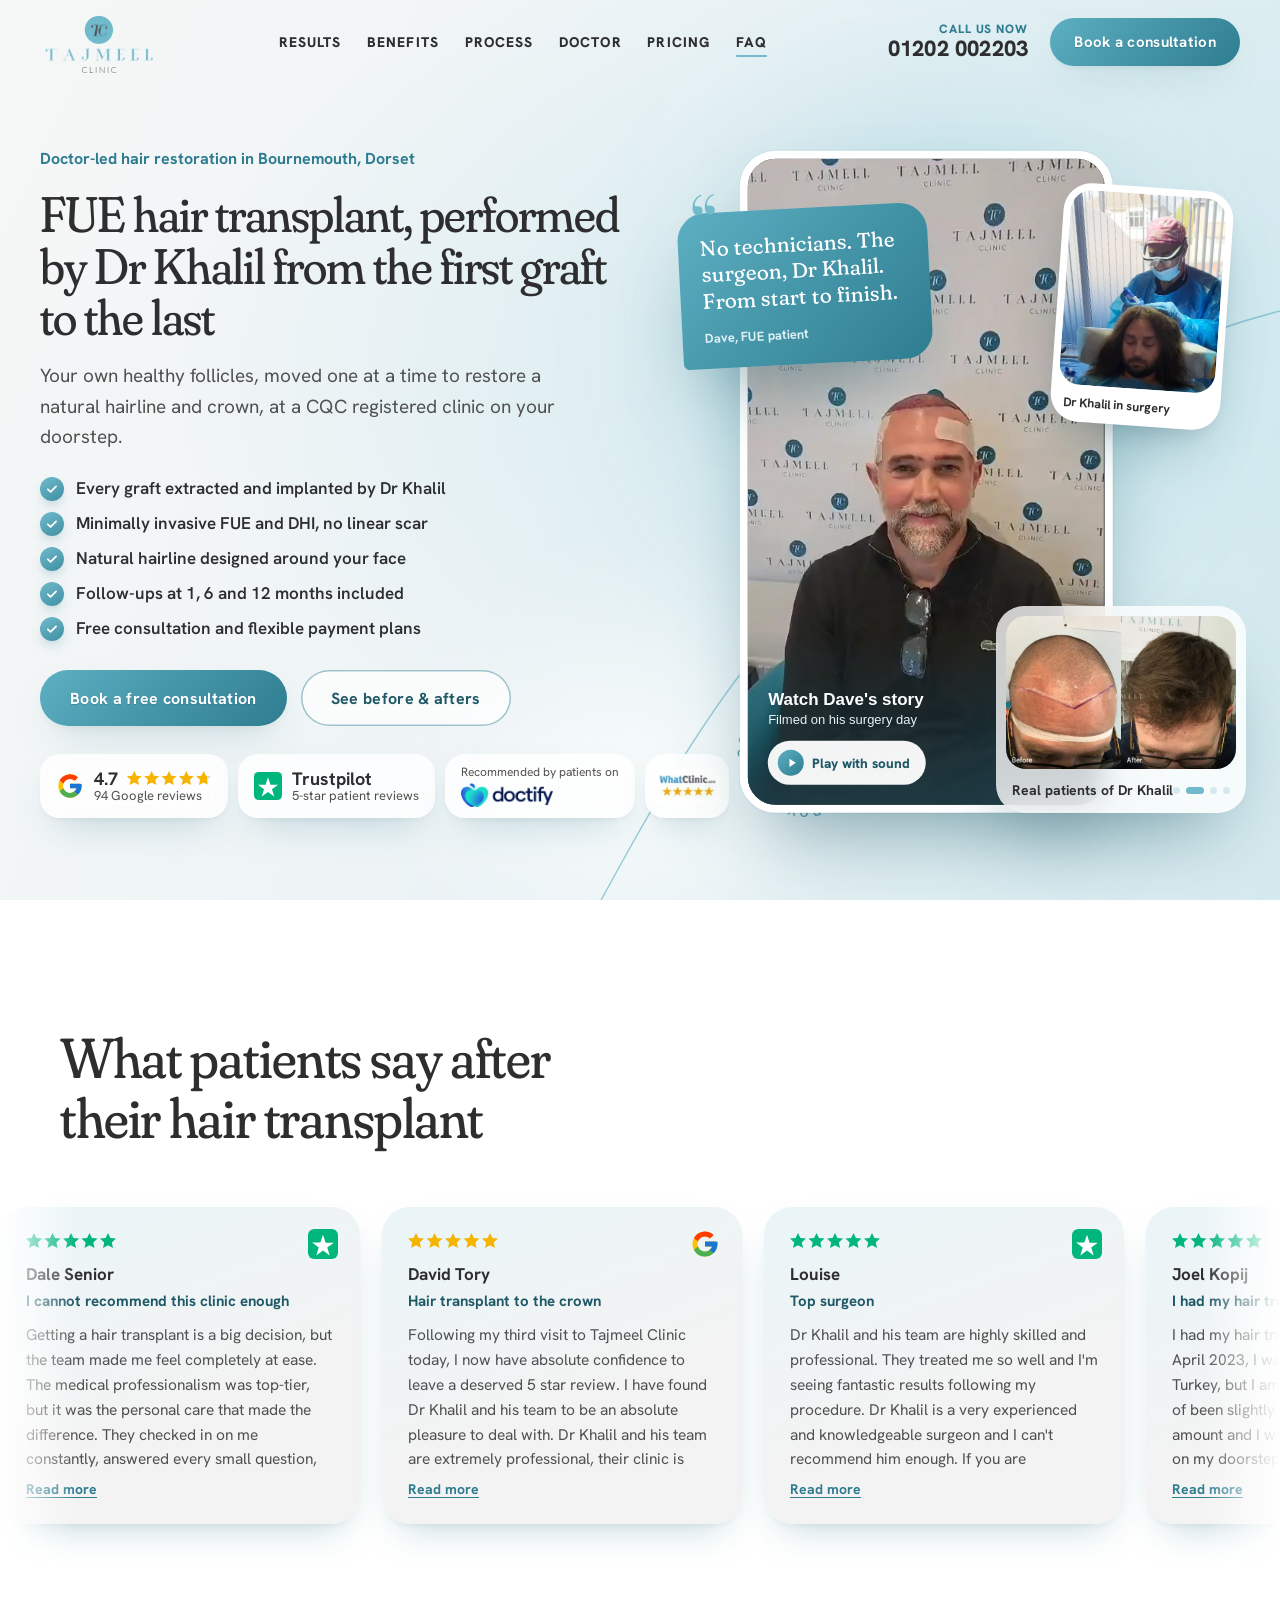
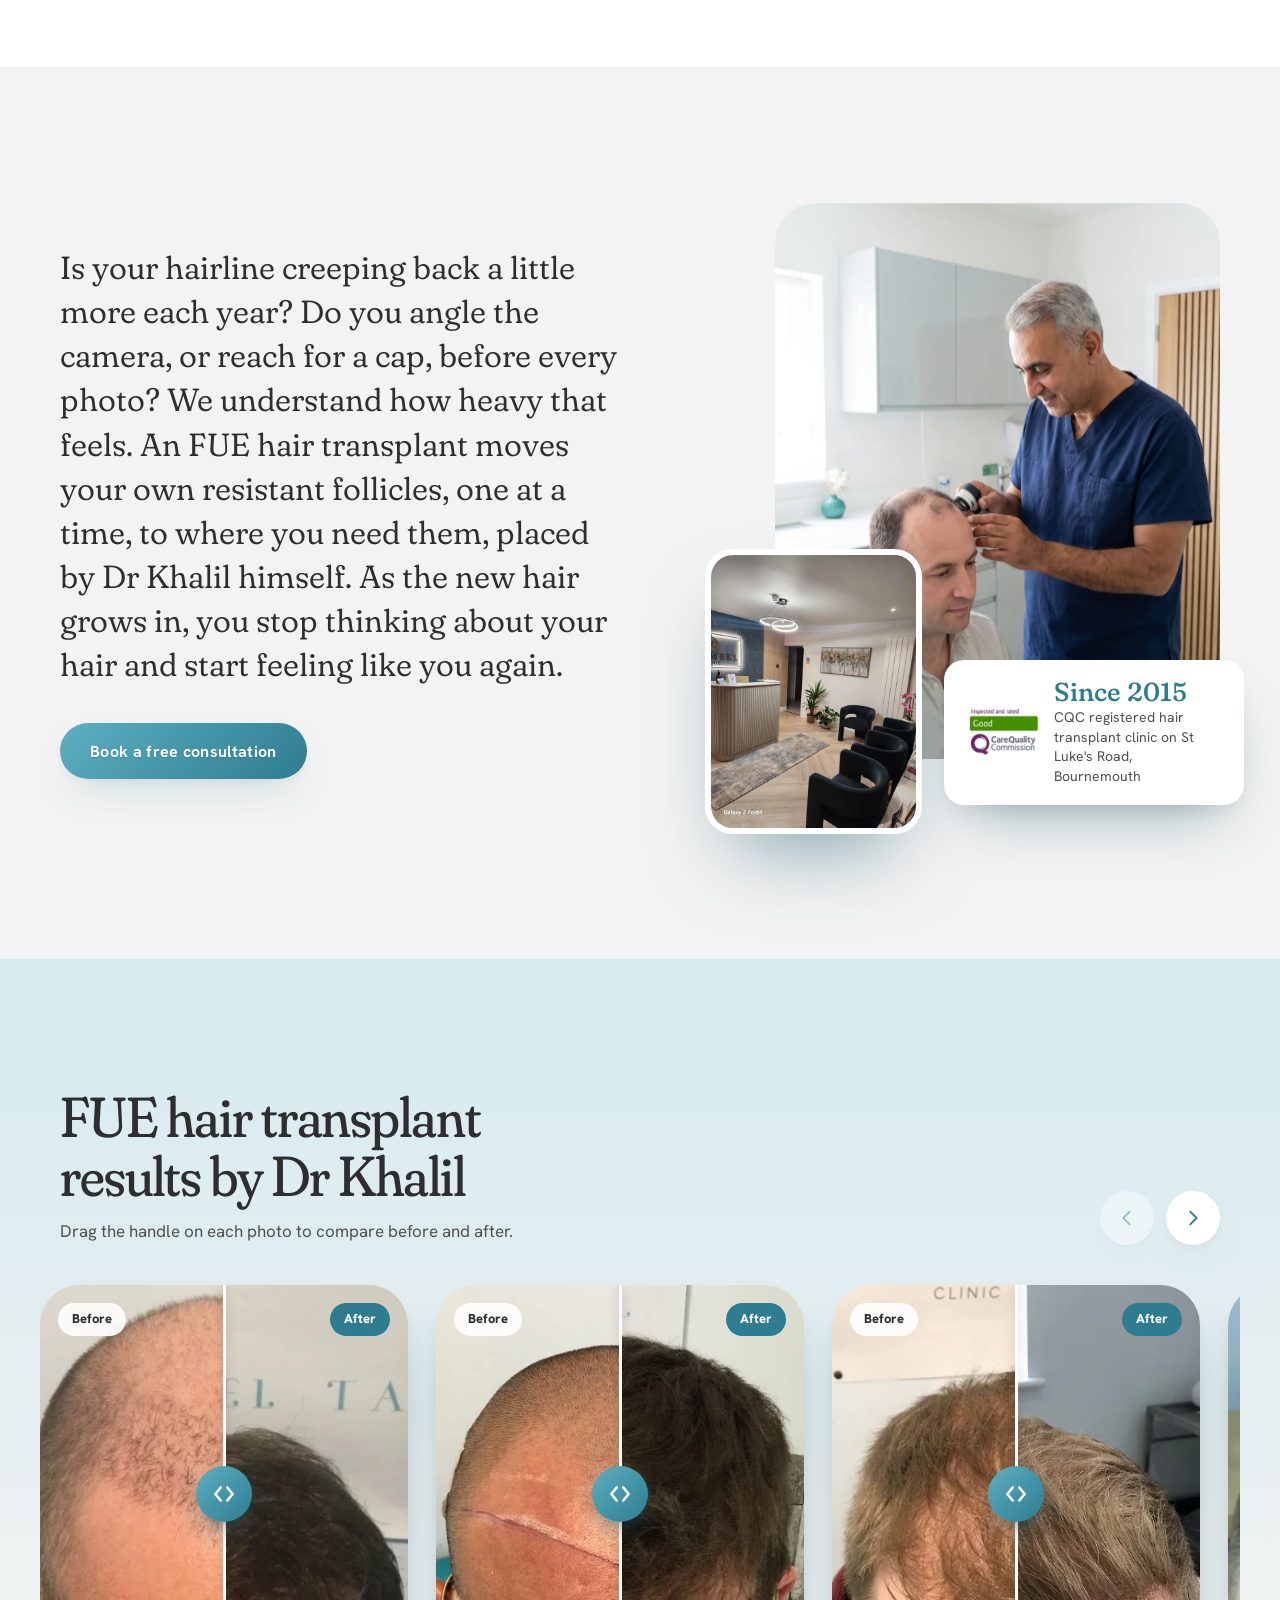
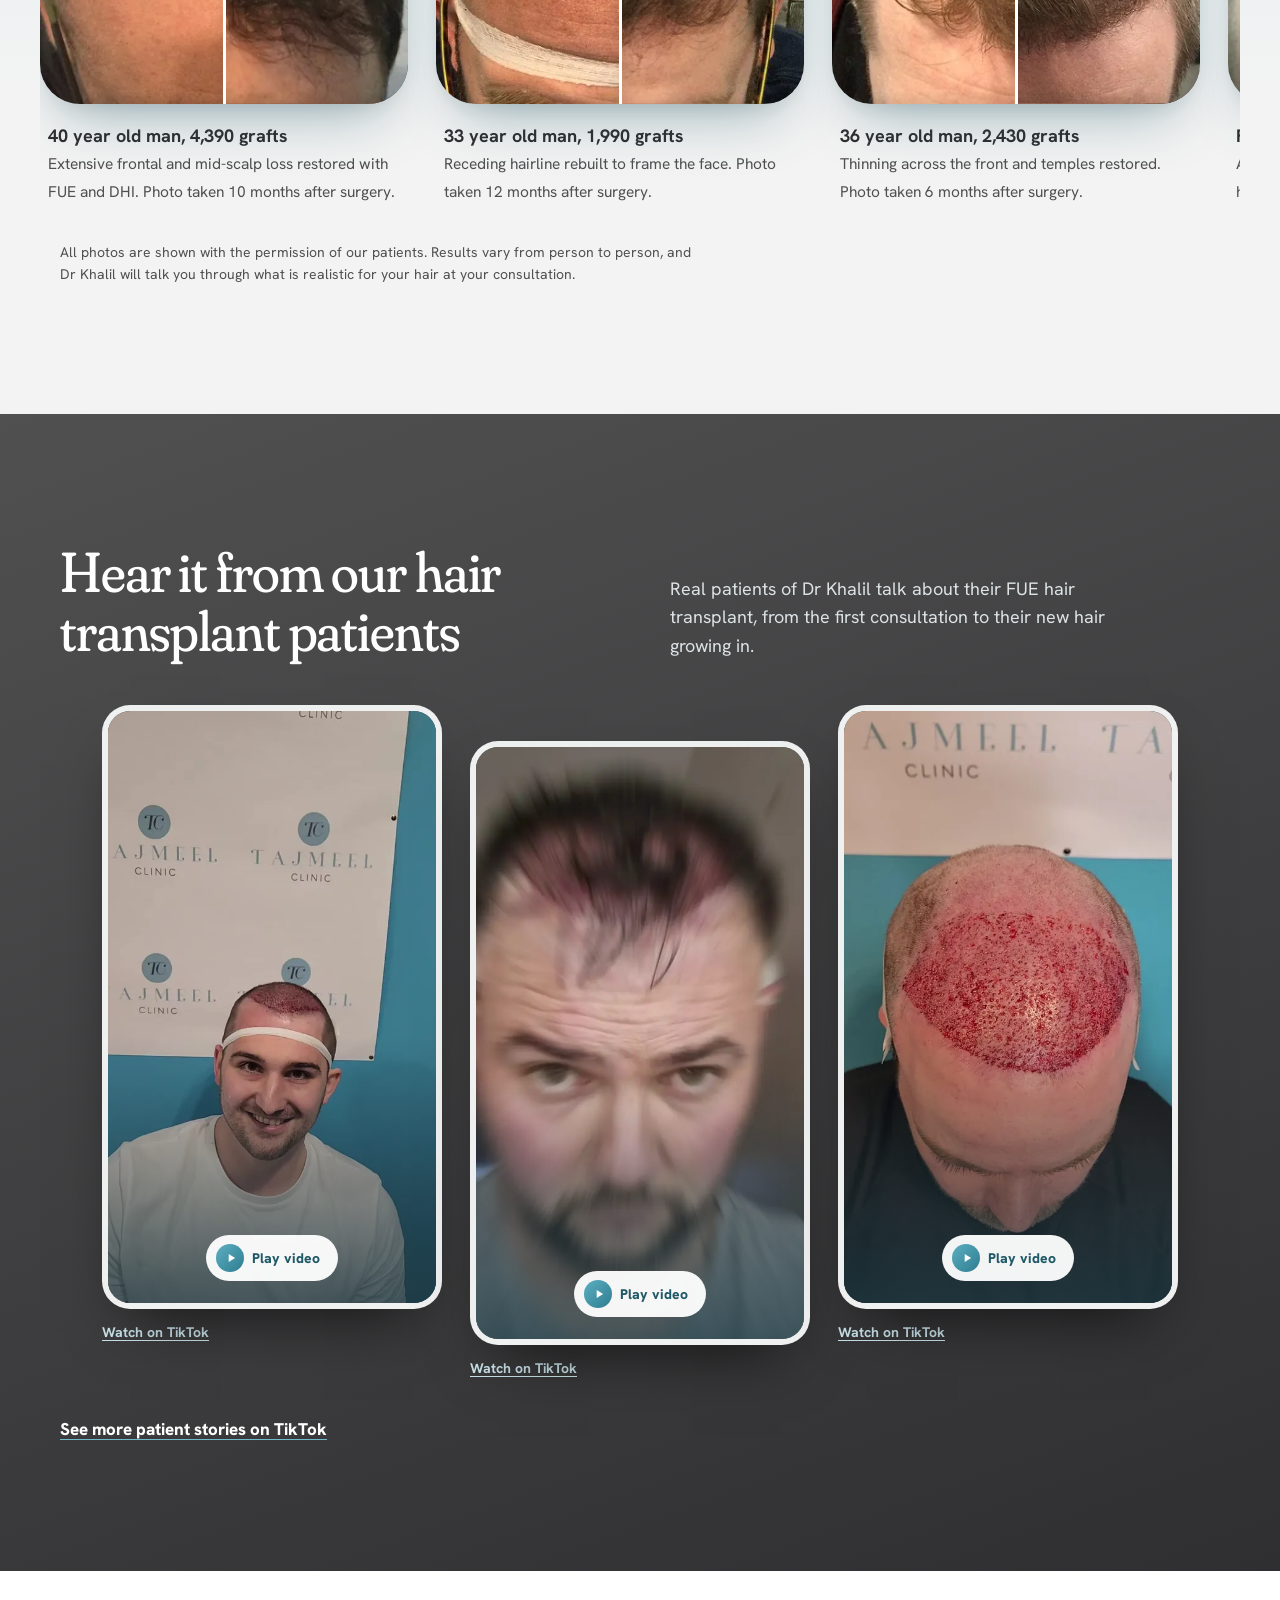
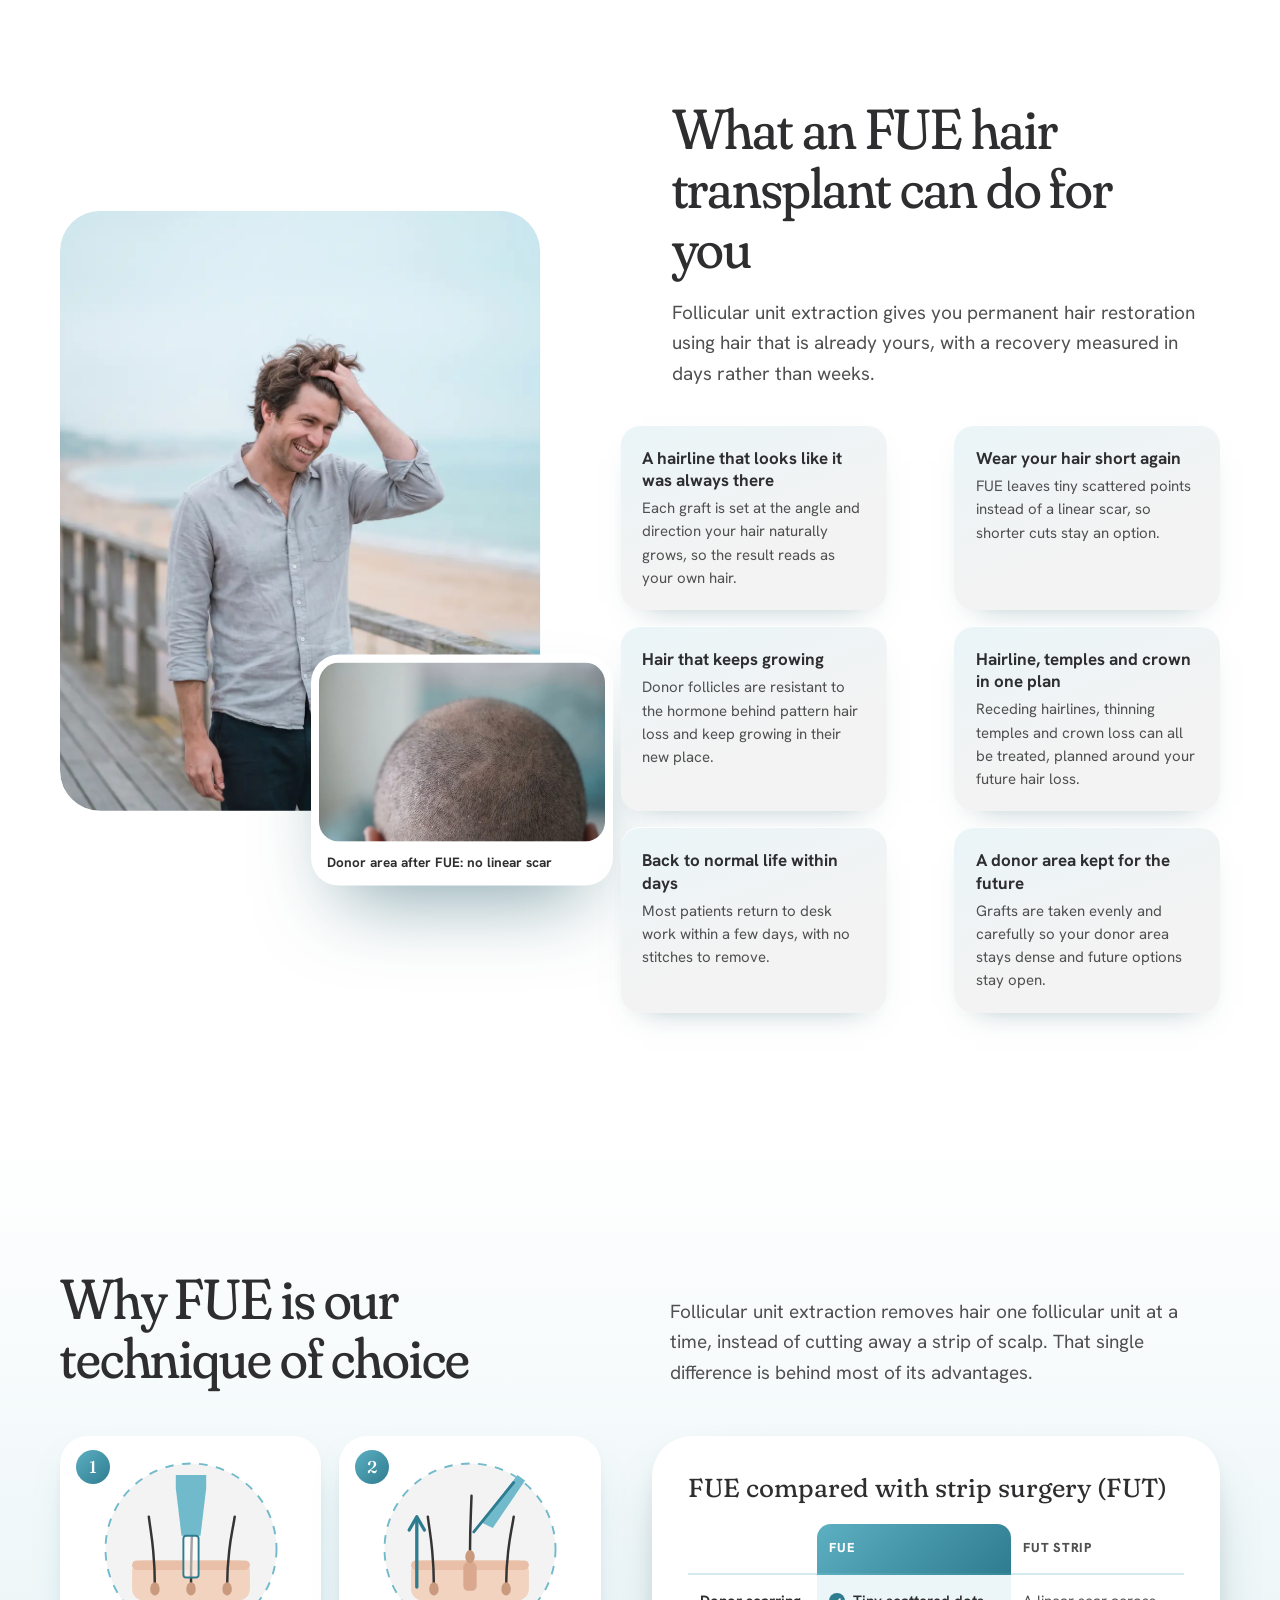
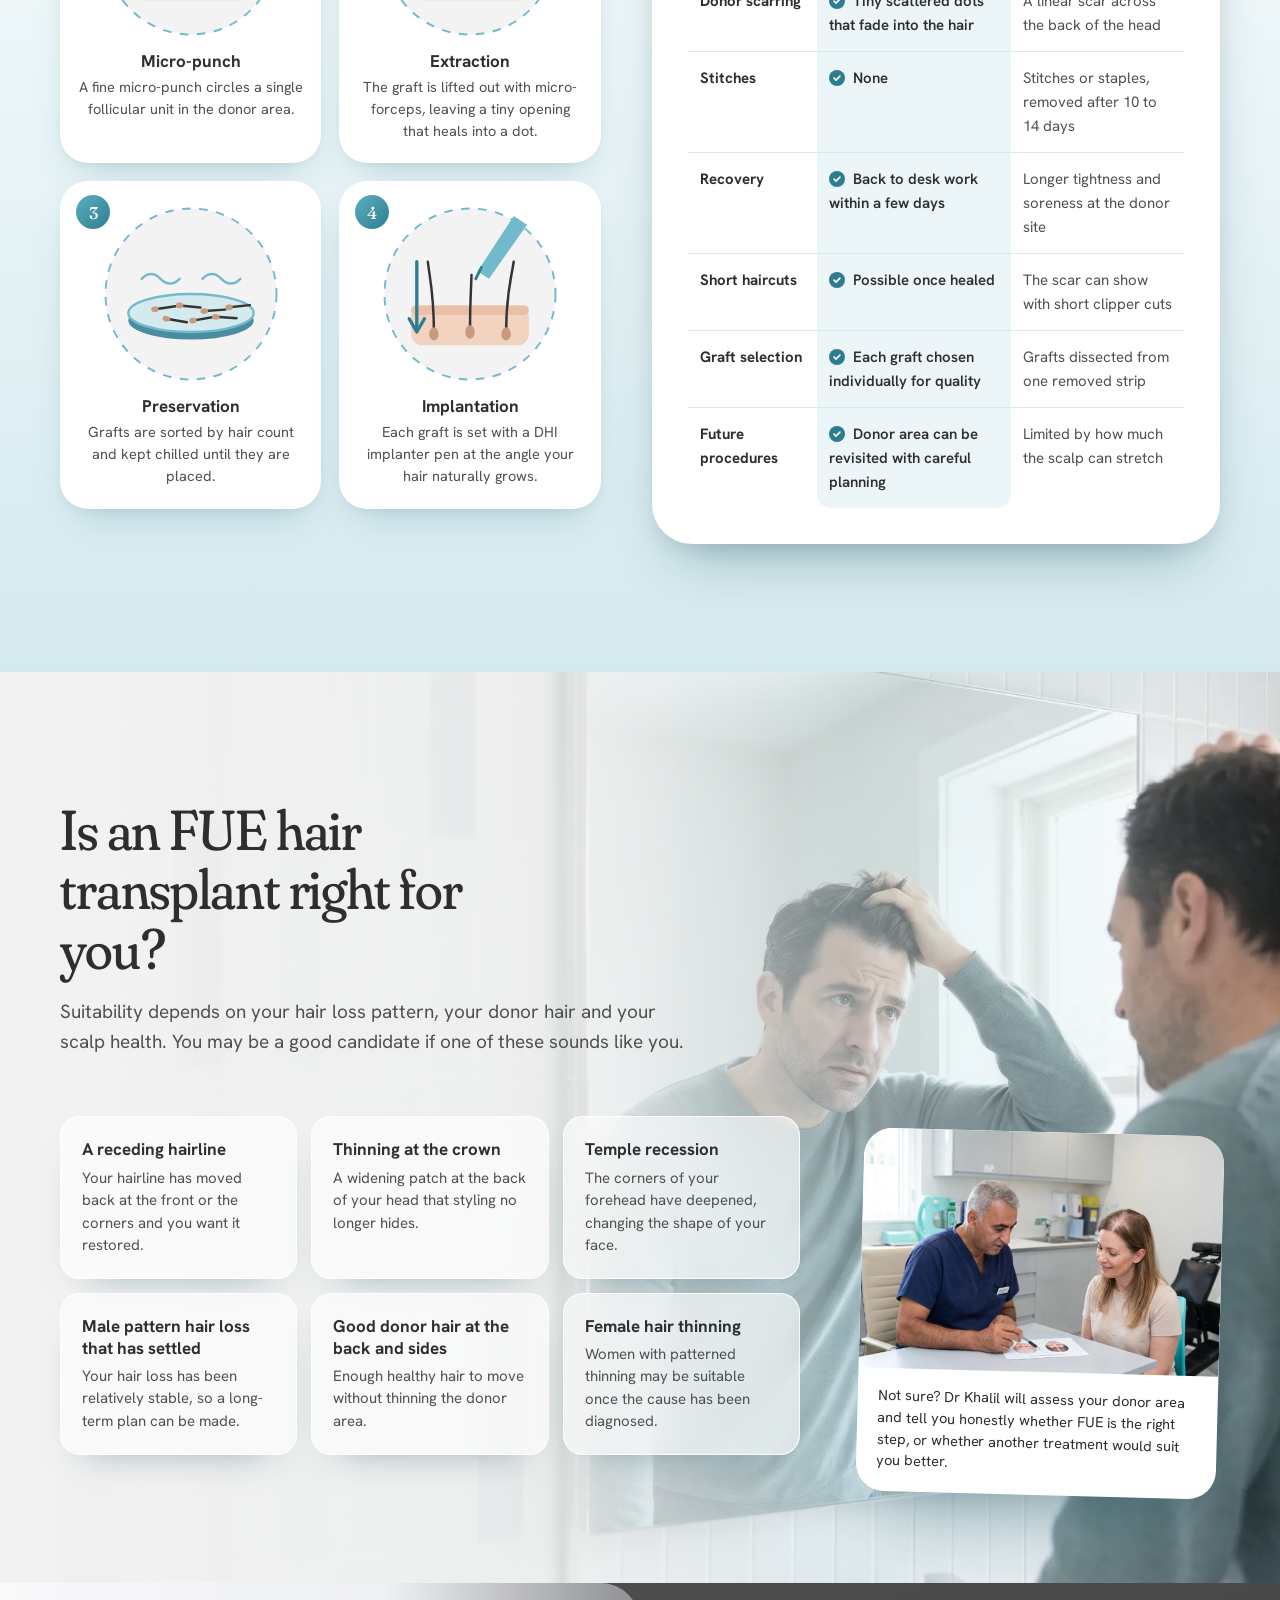
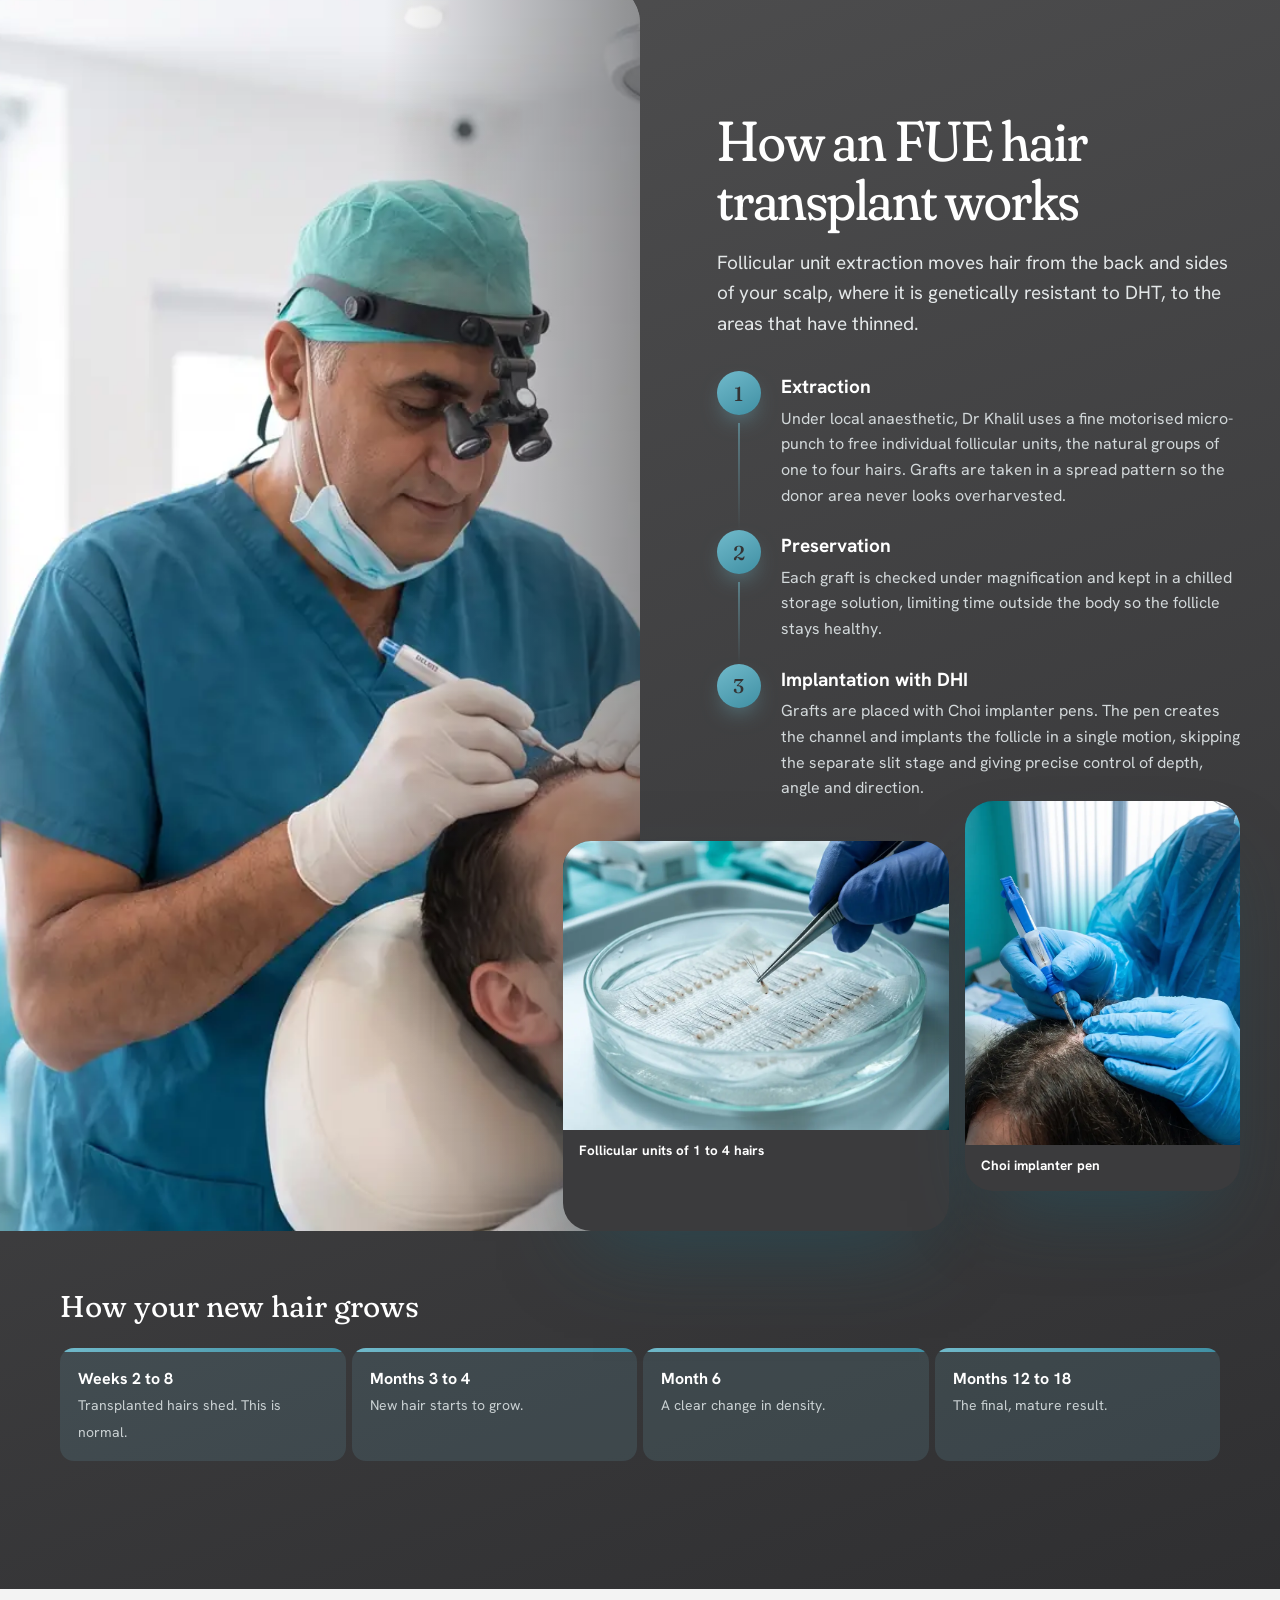
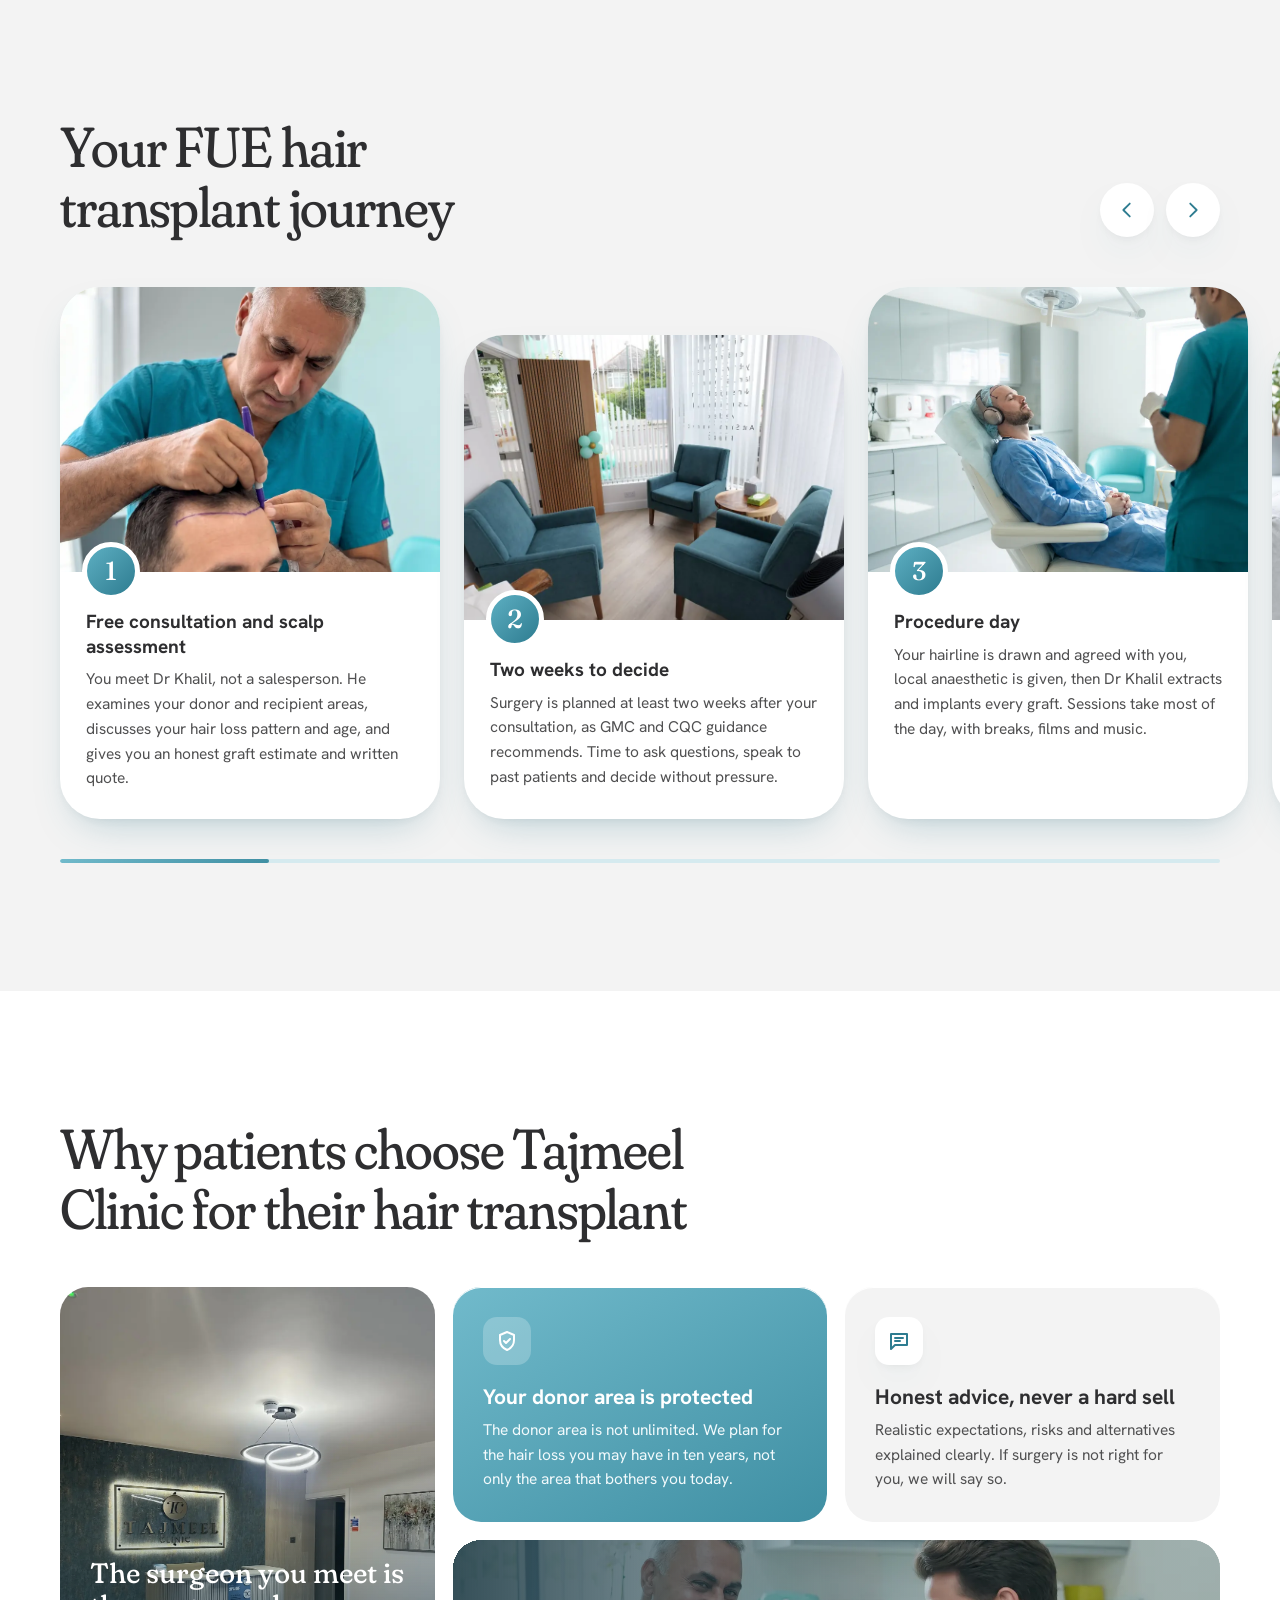
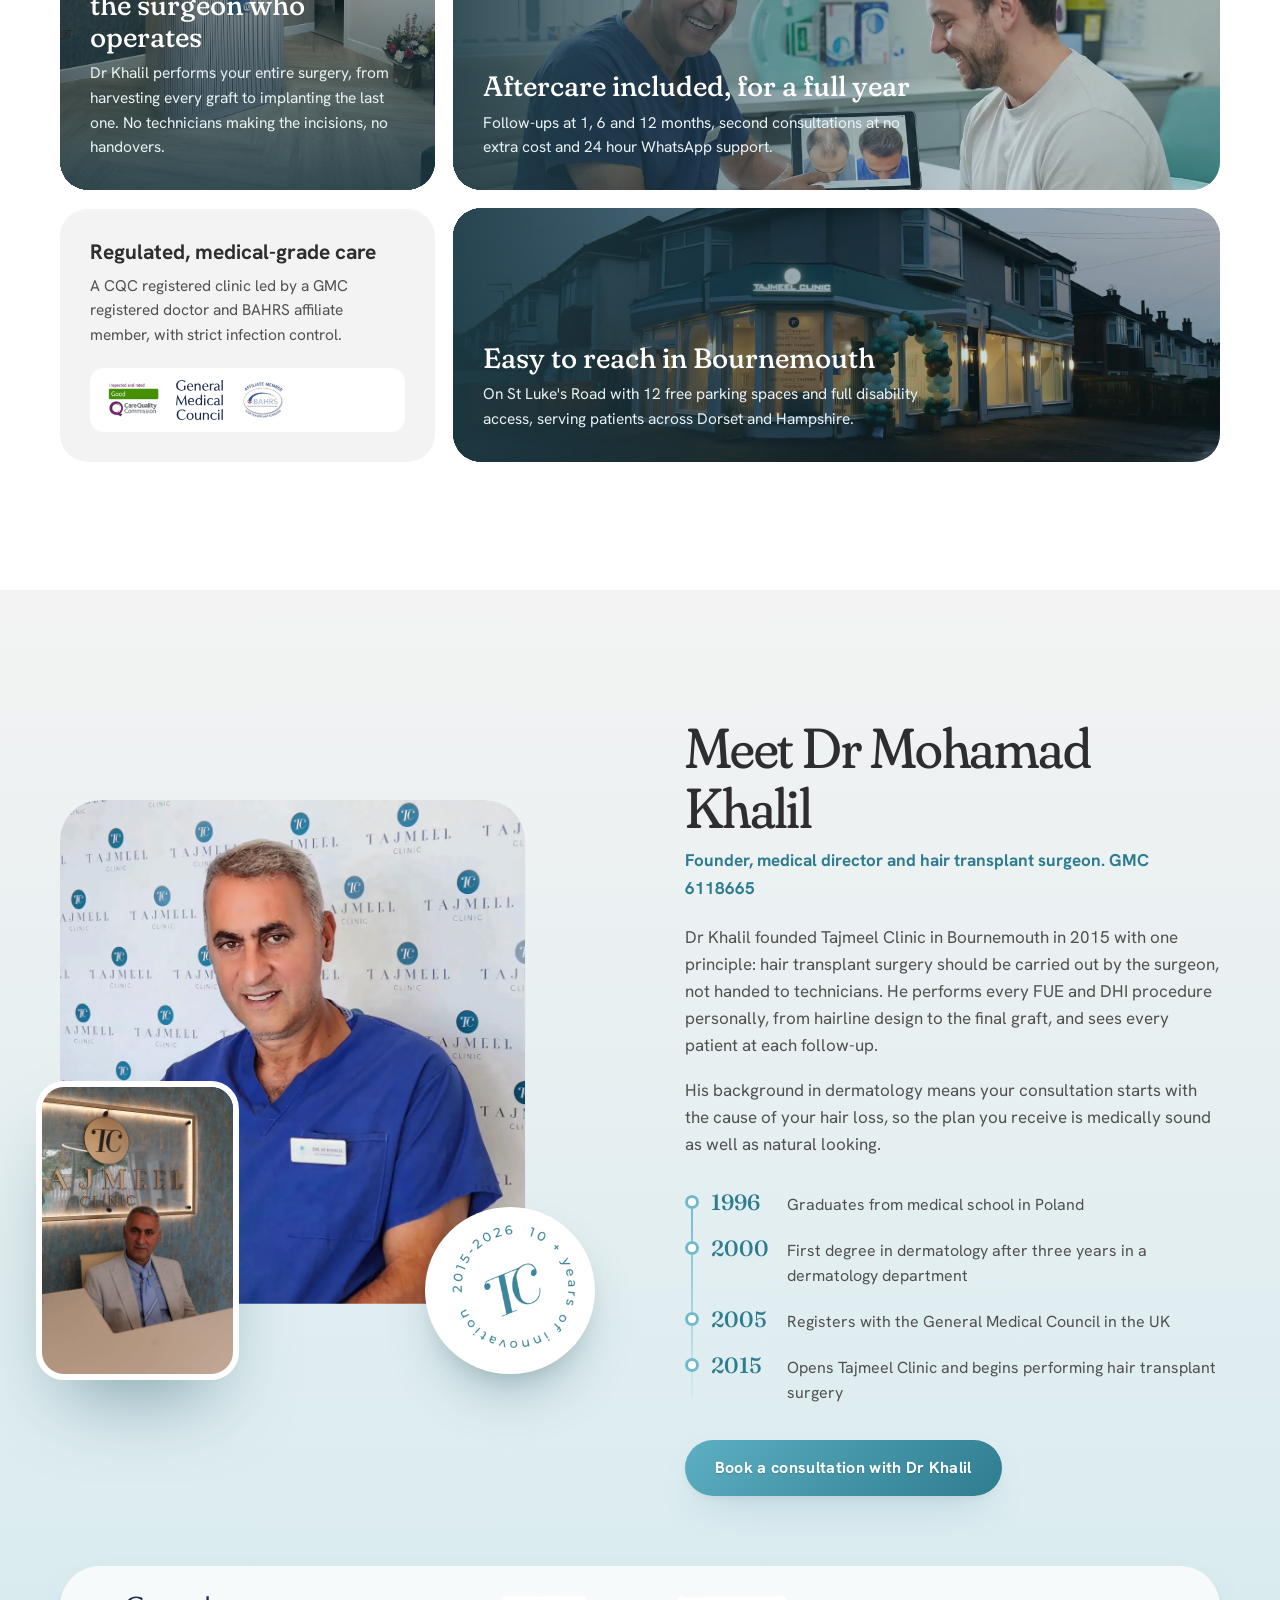
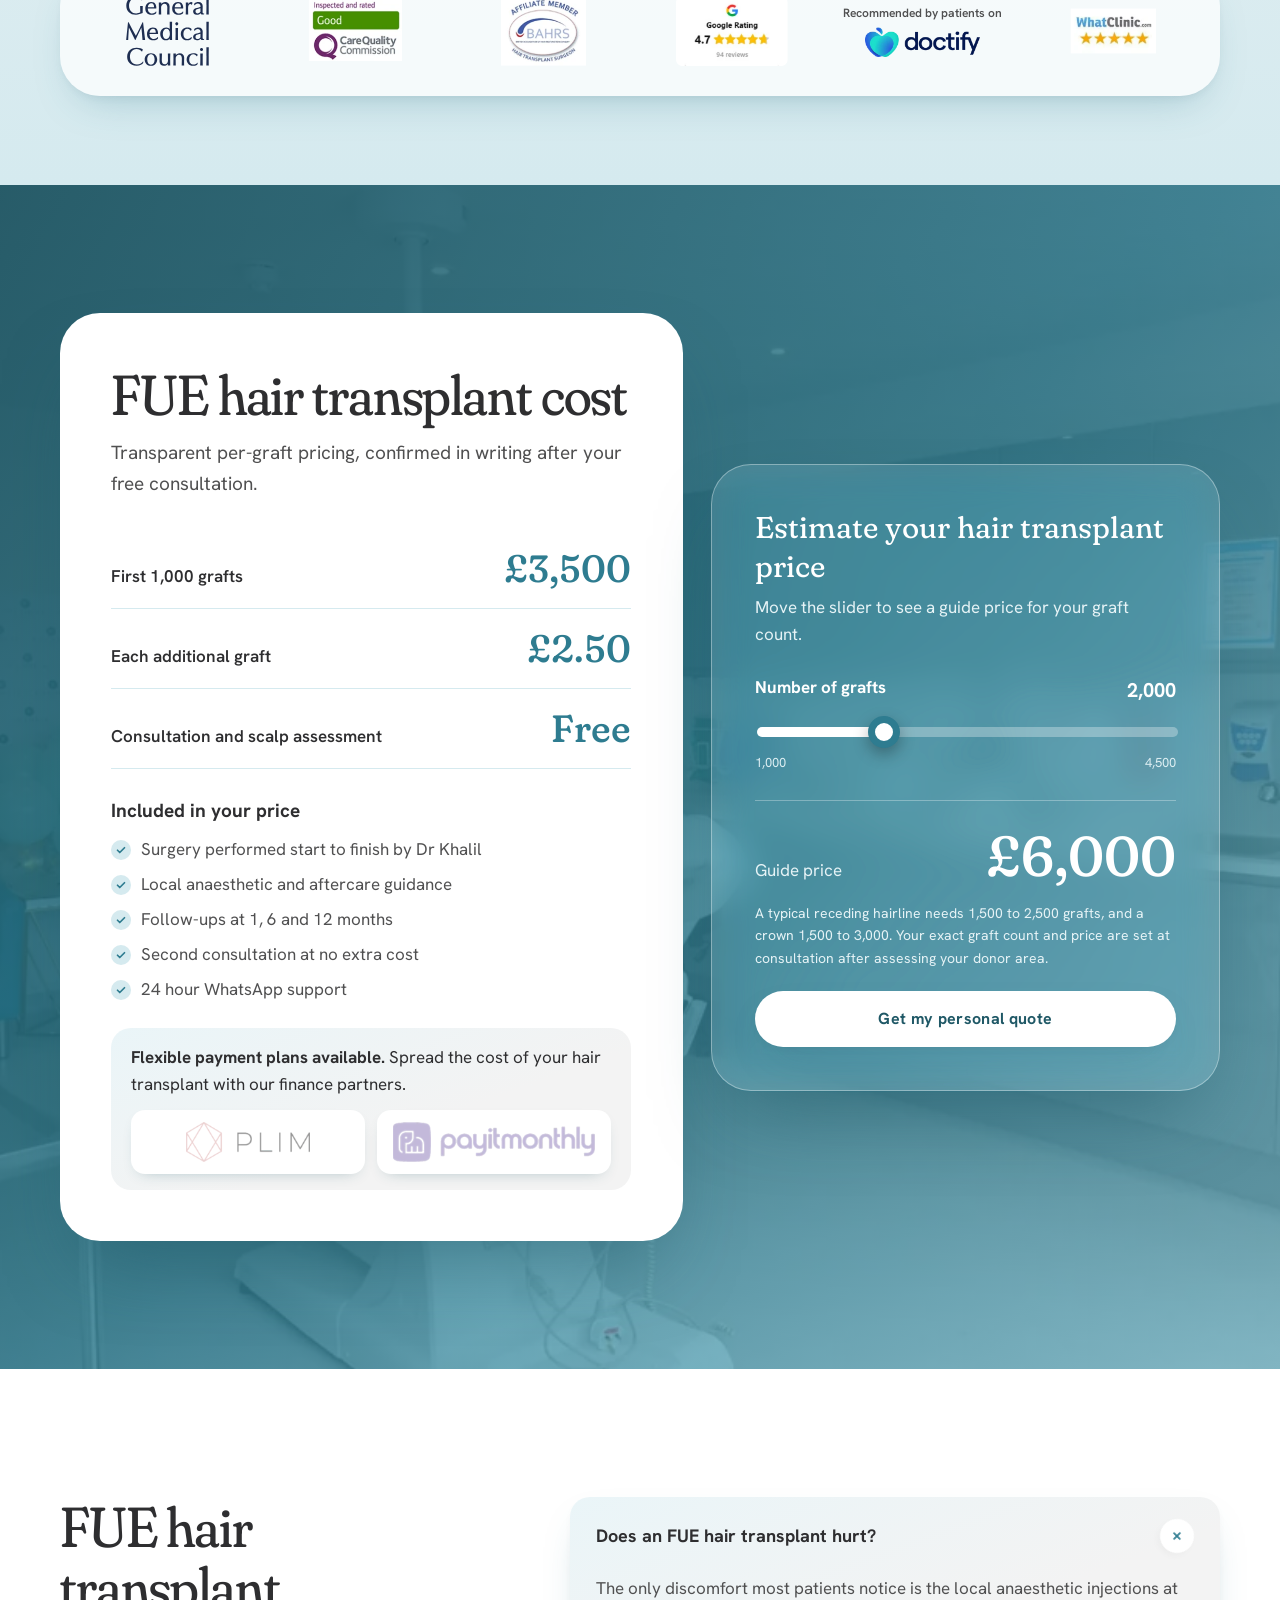
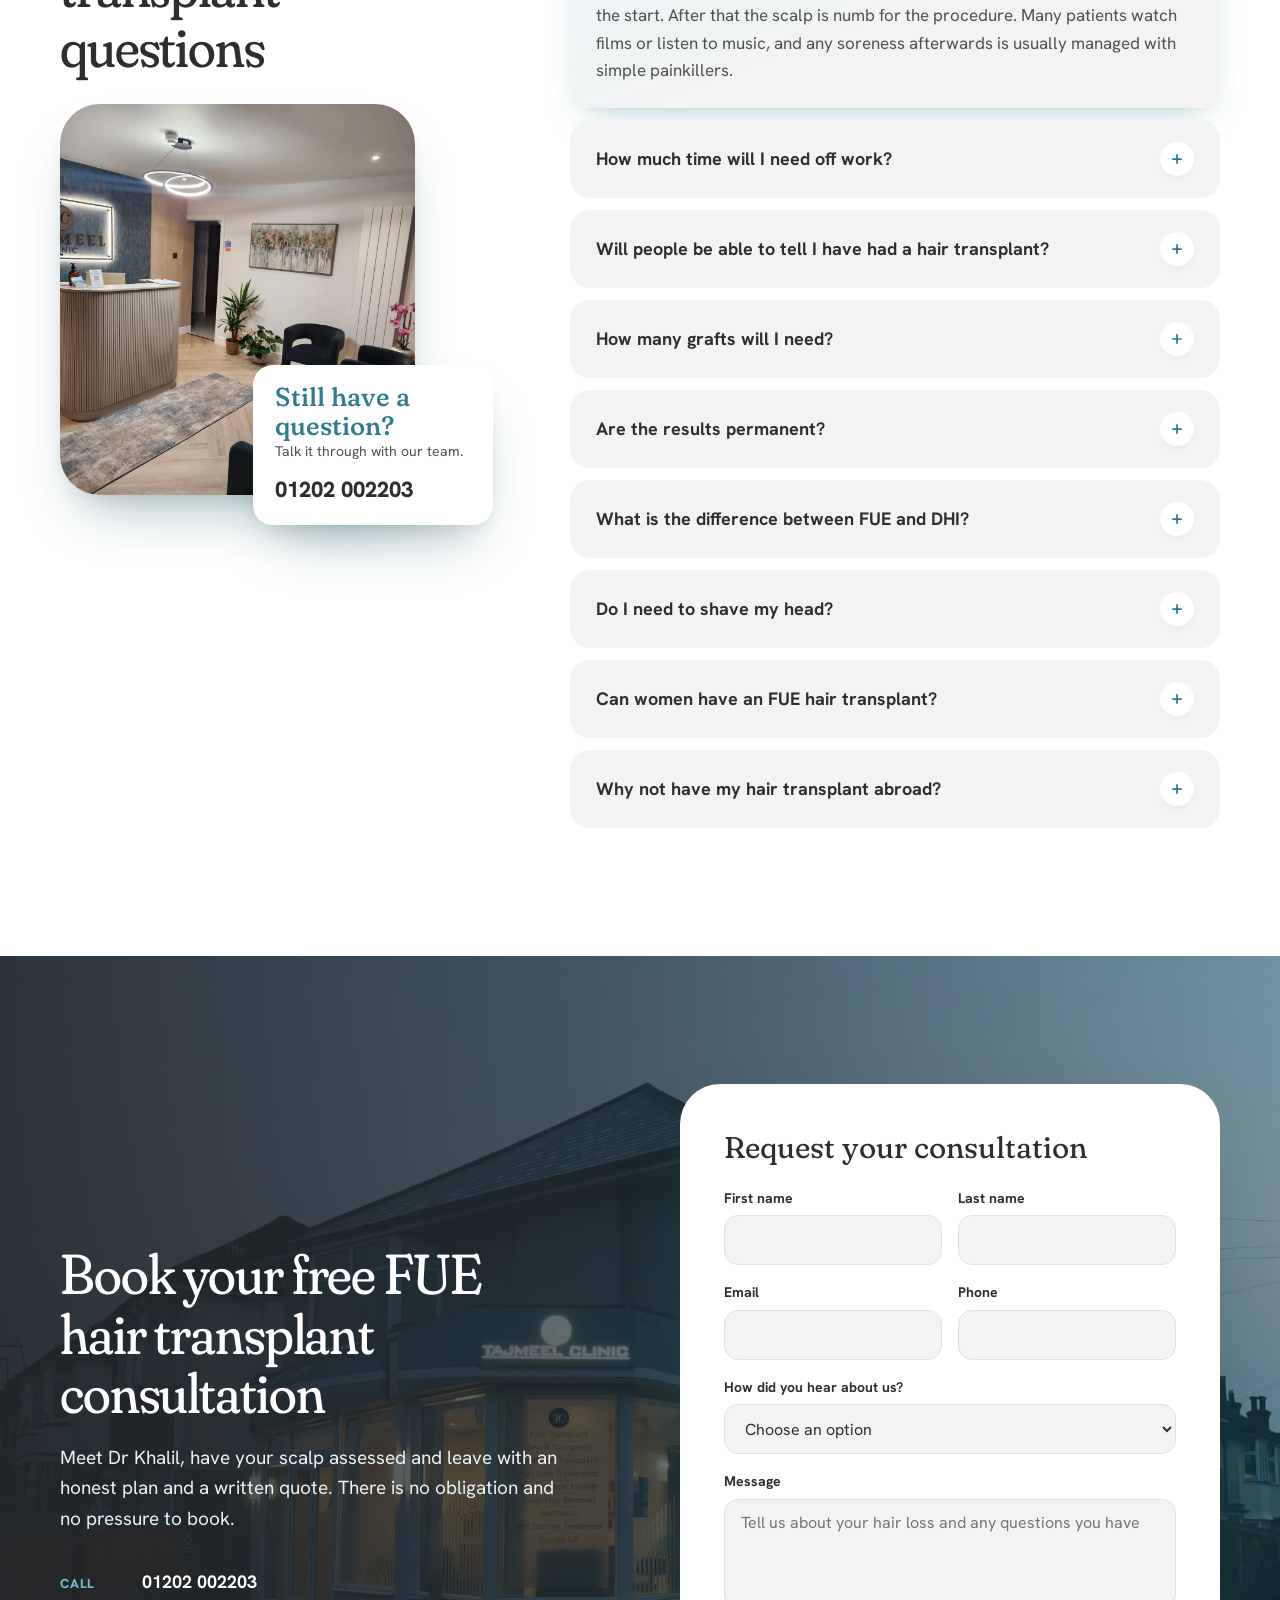
==== commit 00886700: "Show TikTok testimonials as poster cards that load the player on click Each video now shows its own " ====
--- a/index.html
+++ b/index.html
@@ -274,21 +274,24 @@
     </div>
     <ul class="vtest__grid m-scroll">
         <li class="vt">
-          <div class="vt__frame">
-            <iframe src="https://www.tiktok.com/player/v1/7336997983357062433?music_info=0&amp;description=0&amp;rel=0&amp;native_context_menu=0&amp;closed_caption=1" title="Tajmeel Clinic patient video testimonial 1 on TikTok" loading="lazy" allow="fullscreen; encrypted-media; picture-in-picture" allowfullscreen referrerpolicy="strict-origin-when-cross-origin"></iframe>
-          </div>
+          <button class="vt__frame" type="button" data-tiktok="7336997983357062433" aria-label="Play patient video 1 from TikTok">
+            <img src="img/videos/tiktok-1.webp" alt="" width="540" height="960" loading="lazy">
+            <span class="vt__play"><svg viewBox="0 0 24 24" aria-hidden="true"><path d="M8 5v14l11-7z"/></svg>Play video</span>
+          </button>
           <a class="vt__link" href="https://www.tiktok.com/@tajmeelclinicuk/video/7336997983357062433" target="_blank" rel="noopener">Watch on TikTok</a>
         </li>
         <li class="vt">
-          <div class="vt__frame">
-            <iframe src="https://www.tiktok.com/embed/v2/7603048200831864086?lang=en-GB" title="Tajmeel Clinic patient video testimonial 2 on TikTok" loading="lazy" scrolling="no" allow="fullscreen; encrypted-media; picture-in-picture" allowfullscreen referrerpolicy="strict-origin-when-cross-origin"></iframe>
-          </div>
+          <button class="vt__frame" type="button" data-tiktok="7603048200831864086" aria-label="Play patient video 2 from TikTok">
+            <img src="img/videos/tiktok-2.webp" alt="" width="540" height="960" loading="lazy">
+            <span class="vt__play"><svg viewBox="0 0 24 24" aria-hidden="true"><path d="M8 5v14l11-7z"/></svg>Play video</span>
+          </button>
           <a class="vt__link" href="https://www.tiktok.com/@tajmeelclinicuk/video/7603048200831864086" target="_blank" rel="noopener">Watch on TikTok</a>
         </li>
         <li class="vt">
-          <div class="vt__frame">
-            <iframe src="https://www.tiktok.com/player/v1/7408839540112231713?music_info=0&amp;description=0&amp;rel=0&amp;native_context_menu=0&amp;closed_caption=1" title="Tajmeel Clinic patient video testimonial 3 on TikTok" loading="lazy" allow="fullscreen; encrypted-media; picture-in-picture" allowfullscreen referrerpolicy="strict-origin-when-cross-origin"></iframe>
-          </div>
+          <button class="vt__frame" type="button" data-tiktok="7408839540112231713" aria-label="Play patient video 3 from TikTok">
+            <img src="img/videos/tiktok-3.webp" alt="" width="540" height="960" loading="lazy">
+            <span class="vt__play"><svg viewBox="0 0 24 24" aria-hidden="true"><path d="M8 5v14l11-7z"/></svg>Play video</span>
+          </button>
           <a class="vt__link" href="https://www.tiktok.com/@tajmeelclinicuk/video/7408839540112231713" target="_blank" rel="noopener">Watch on TikTok</a>
         </li>
     </ul>
--- a/css/style.css
+++ b/css/style.css
@@ -306,7 +306,13 @@
 .vt__link { display: inline-block; margin-top: 12px; font-size: 14px; font-weight: 700; color: #CDE7EE; text-decoration: underline; text-underline-offset: 3px; }
 .vt__link:hover { color: var(--white); }
 .vt__frame { position: relative; aspect-ratio: 9 / 16; border-radius: var(--r-lg); overflow: hidden; background: linear-gradient(160deg, #3E4B50, #263034); border: 6px solid rgba(255, 255, 255, .92); box-shadow: 0 30px 60px -28px rgba(0, 0, 0, .7); }
-.vt__frame::before { content: "Loading video"; position: absolute; inset: 0; display: grid; place-items: center; font-size: 13px; font-weight: 700; color: rgba(255, 255, 255, .5); }
+button.vt__frame { display: block; width: 100%; padding: 0; cursor: pointer; }
+.vt__frame > img { position: absolute; inset: 0; width: 100%; height: 100%; object-fit: cover; transition: transform .6s ease; }
+.vt__frame:hover > img { transform: scale(1.04); }
+.vt__frame::after { content: ""; position: absolute; inset: 0; background: linear-gradient(180deg, rgba(31, 60, 70, 0) 55%, rgba(31, 60, 70, .75) 100%); pointer-events: none; }
+.vt__frame.is-playing::after { display: none; }
+.vt__play { position: absolute; left: 50%; bottom: 22px; z-index: 2; transform: translateX(-50%); display: inline-flex; align-items: center; gap: 8px; padding: 9px 18px 9px 10px; border-radius: var(--r-pill); background: rgba(255, 255, 255, .95); color: var(--lagoon-ink); font: 800 14px var(--f-body); white-space: nowrap; animation: pulse 2.4s infinite; }
+.vt__play svg { width: 28px; height: 28px; padding: 7px 6px 7px 8px; border-radius: 50%; fill: var(--white); background: var(--grad-cta); }
 .vt__frame iframe { position: absolute; inset: 0; width: 100%; height: 100%; border: 0; }
 .vtest__more { display: inline-flex; margin-top: 70px; font-weight: 800; color: var(--white); text-decoration: underline; text-underline-offset: 4px; text-decoration-color: var(--lagoon); }
 .vtest .m-hint { color: var(--lagoon); }
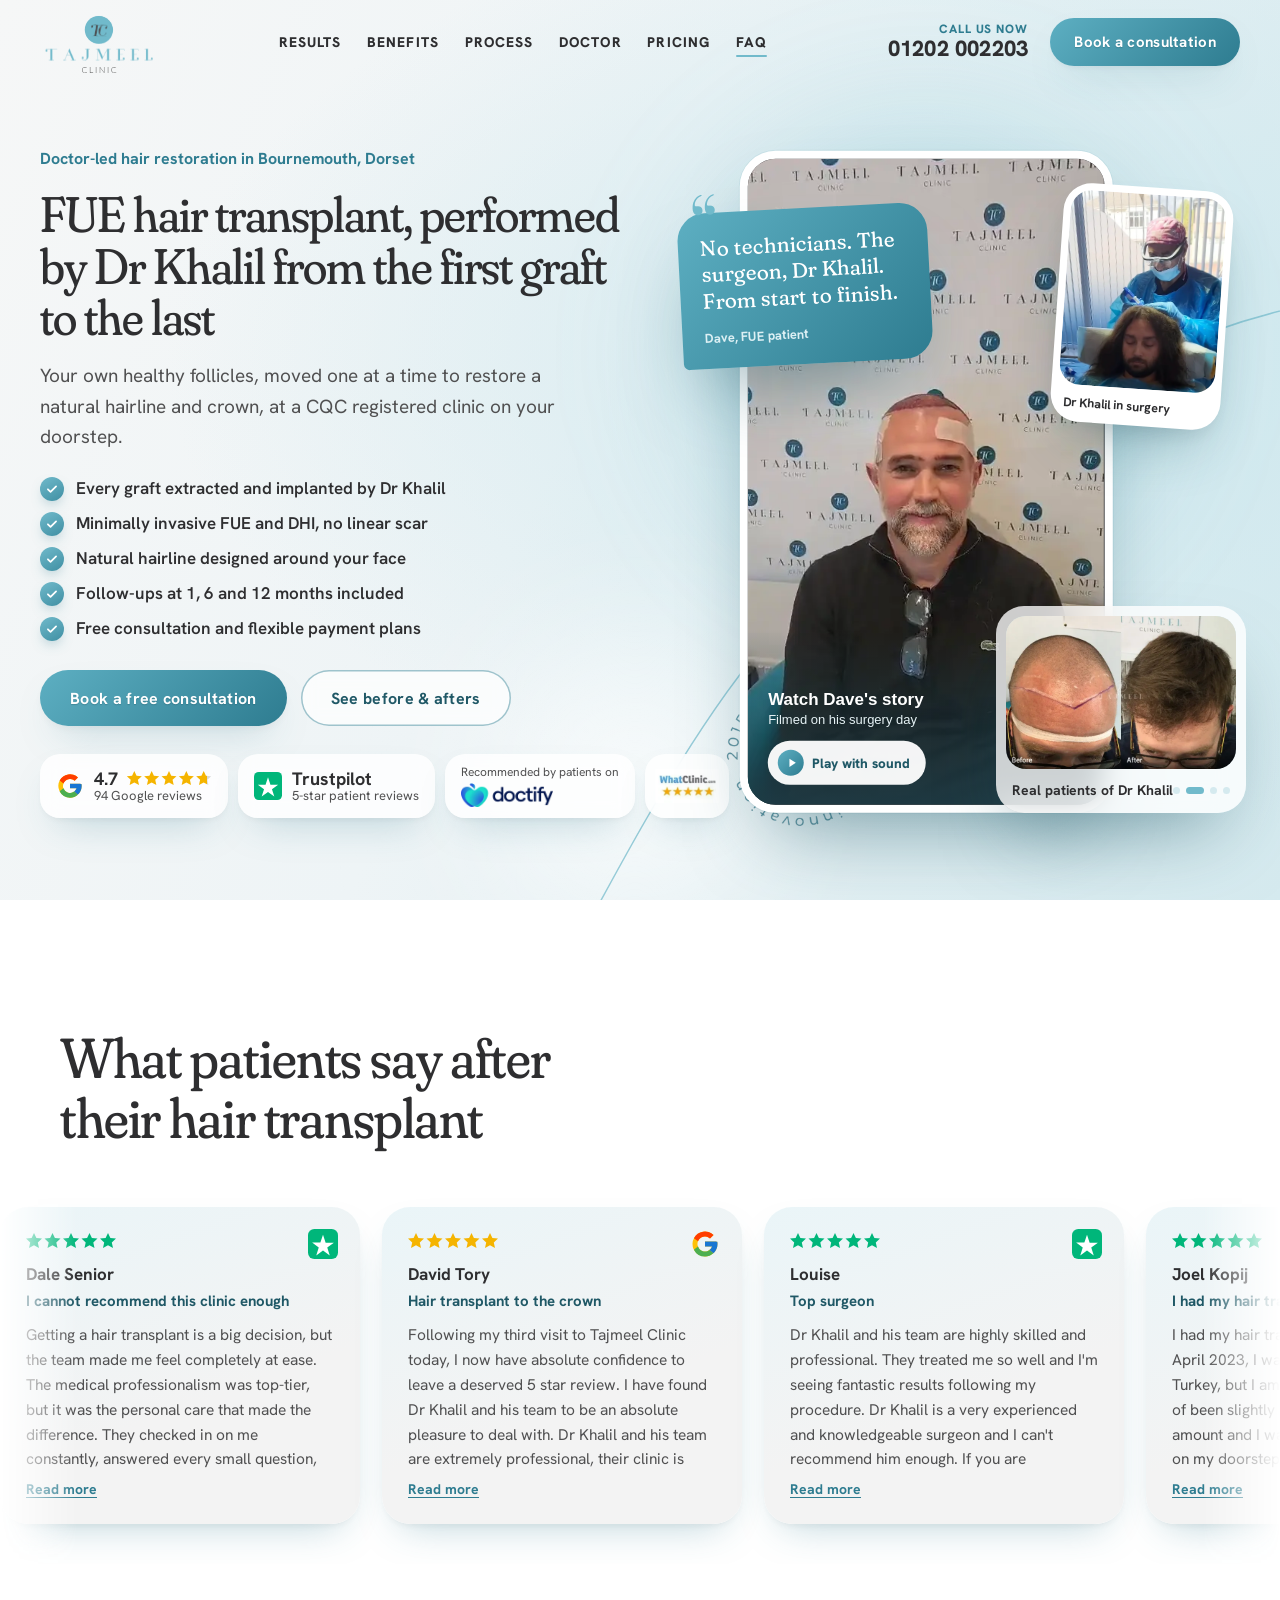
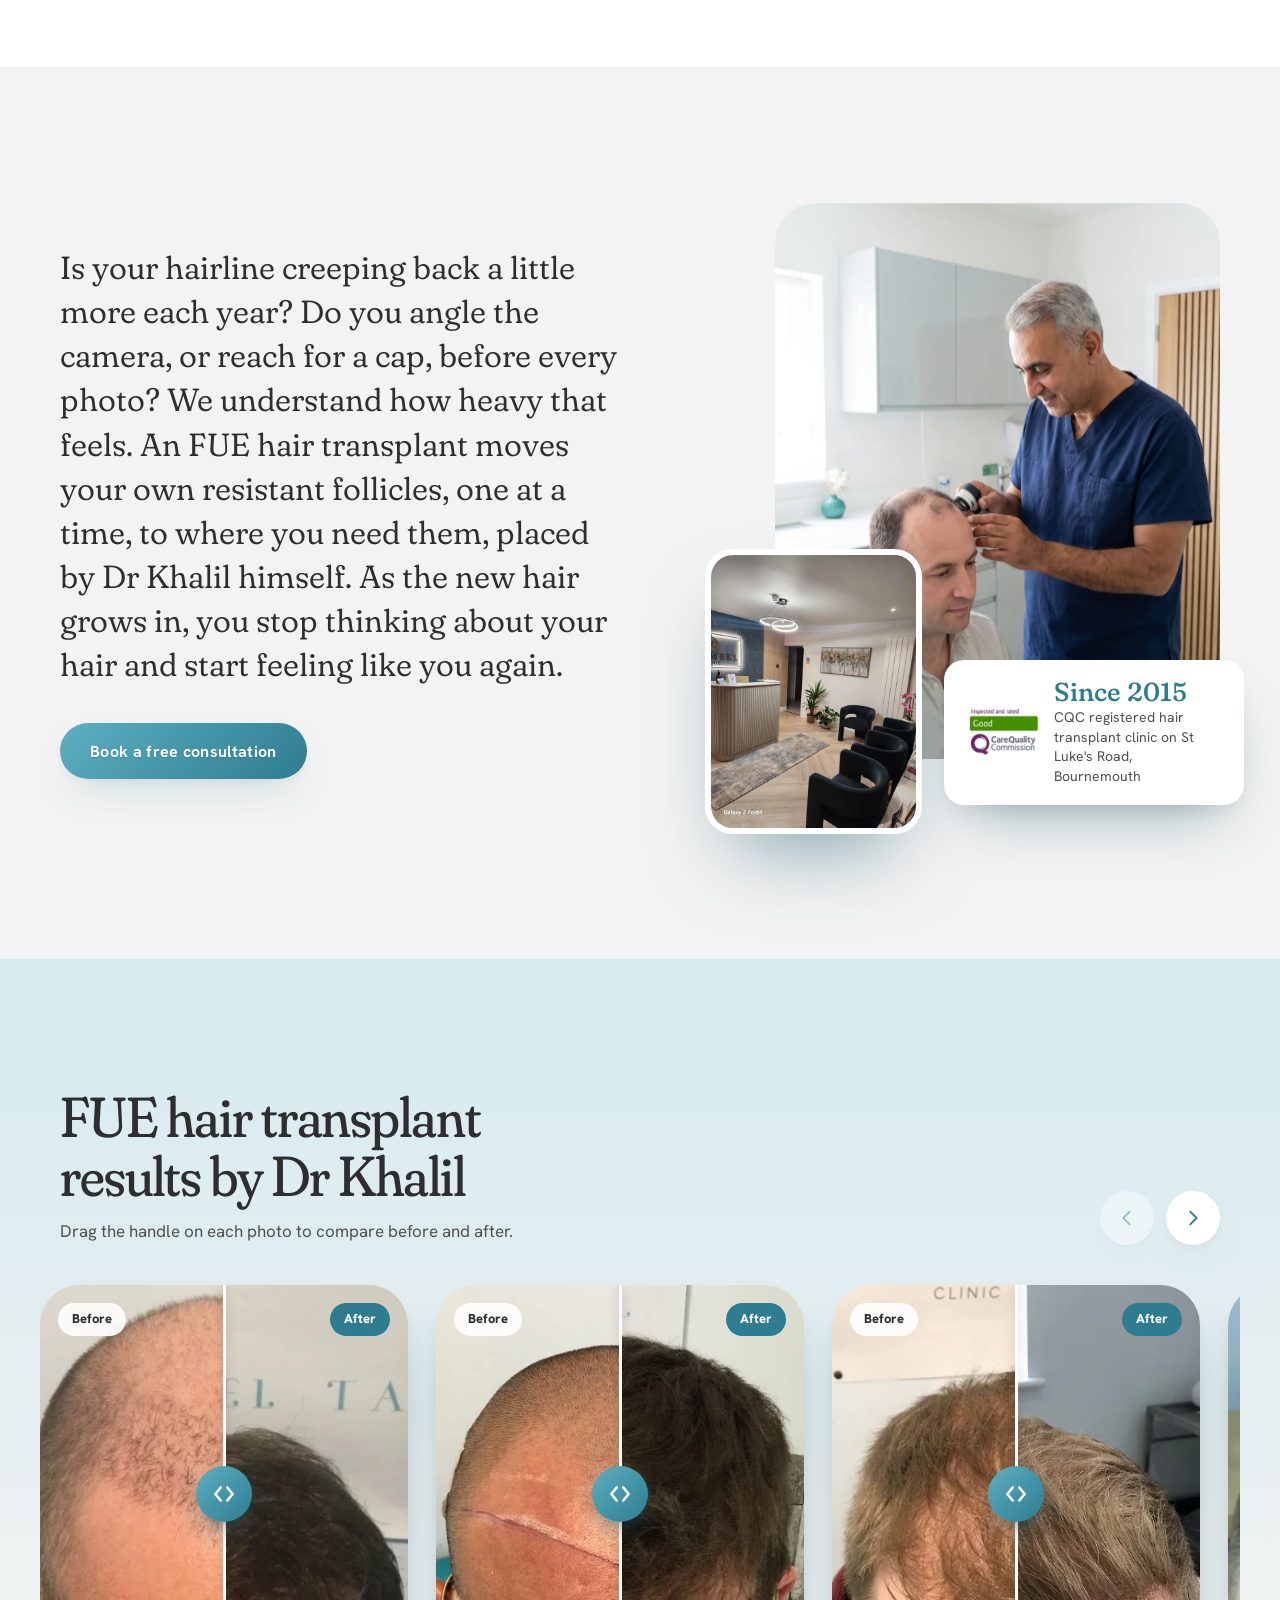
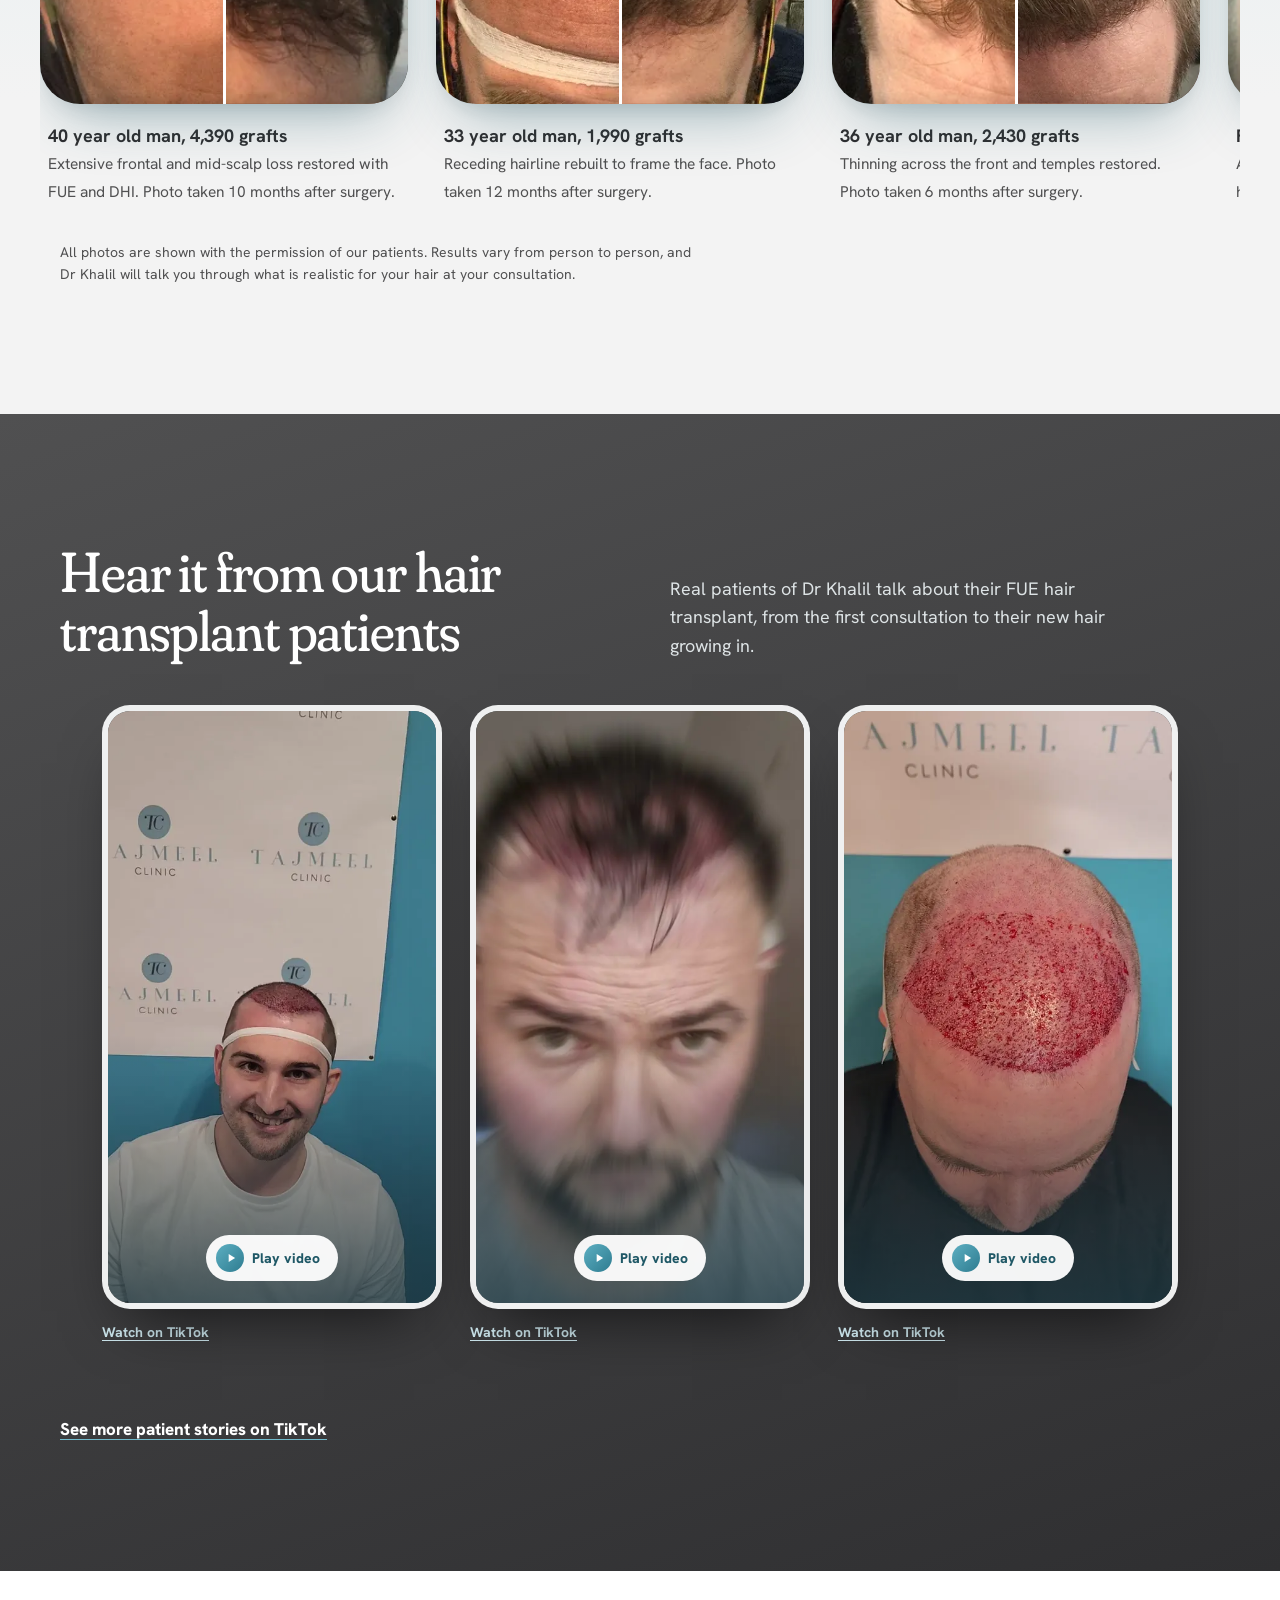
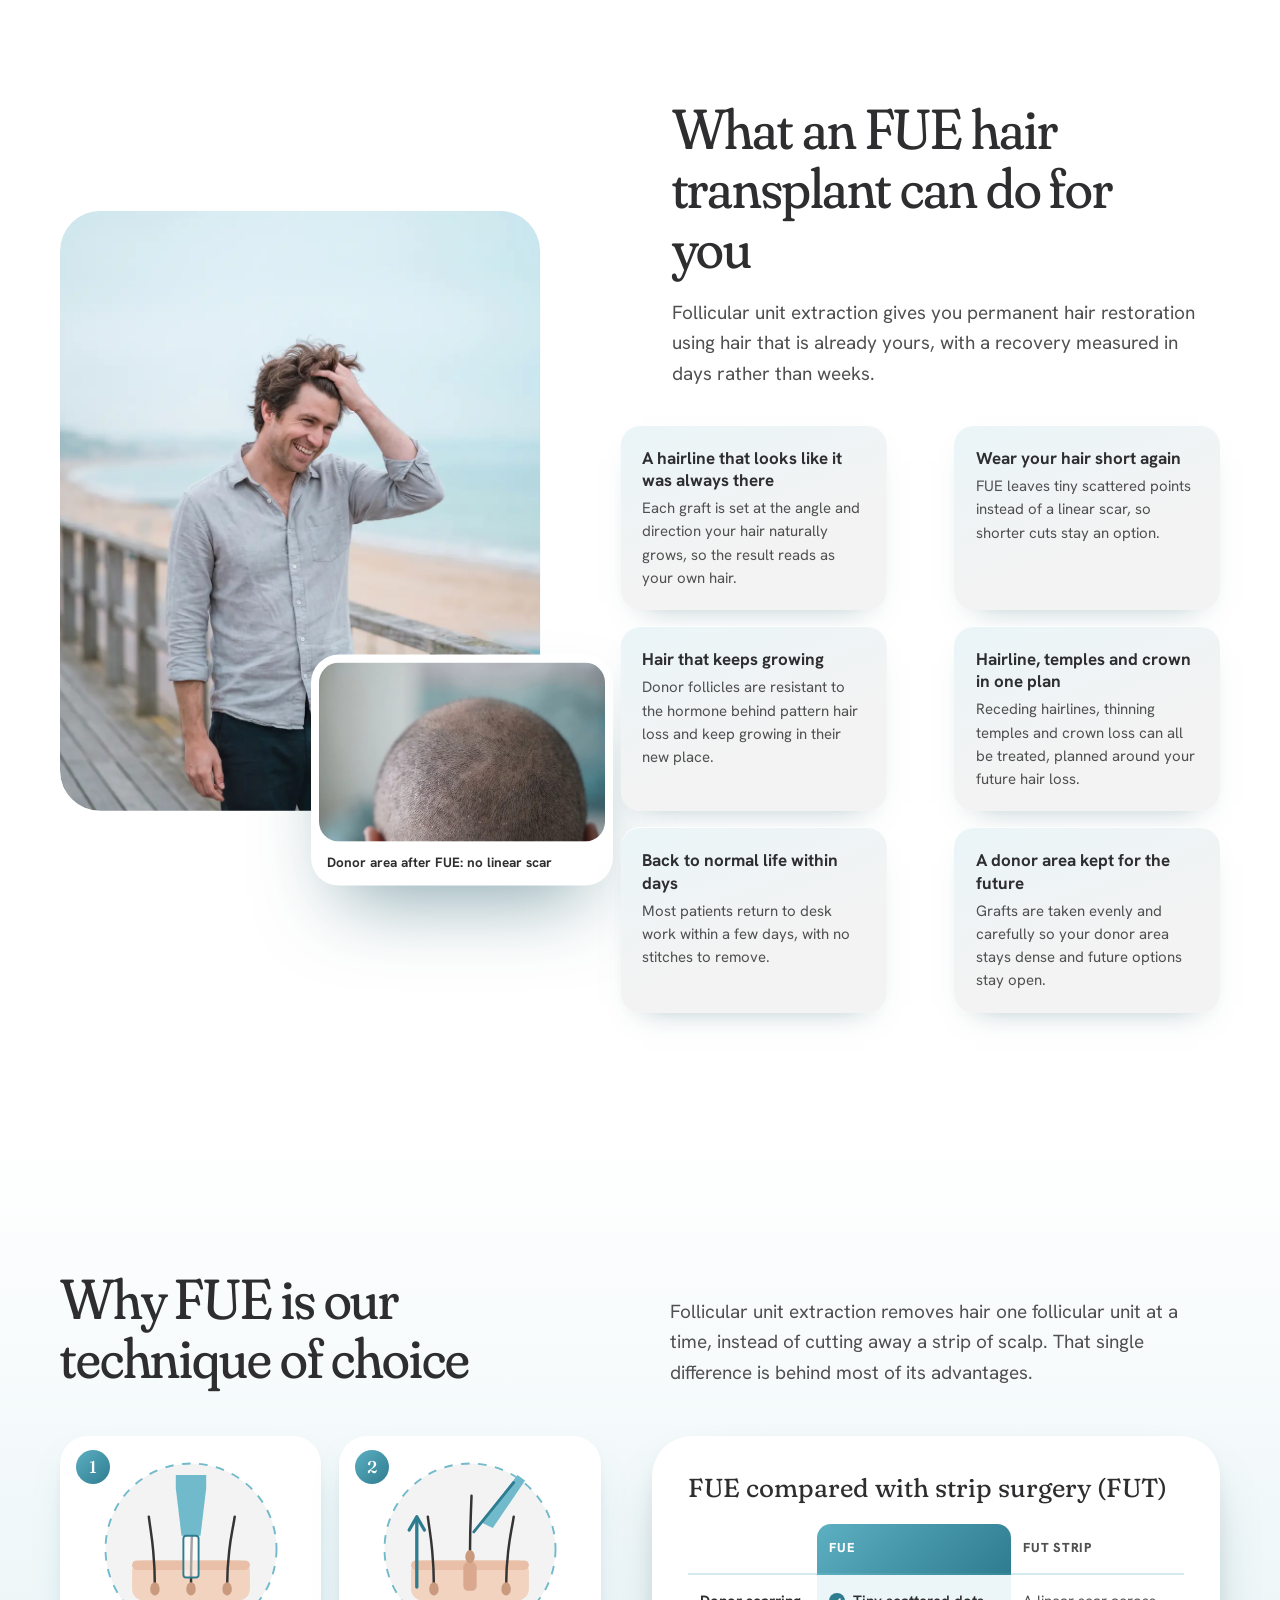
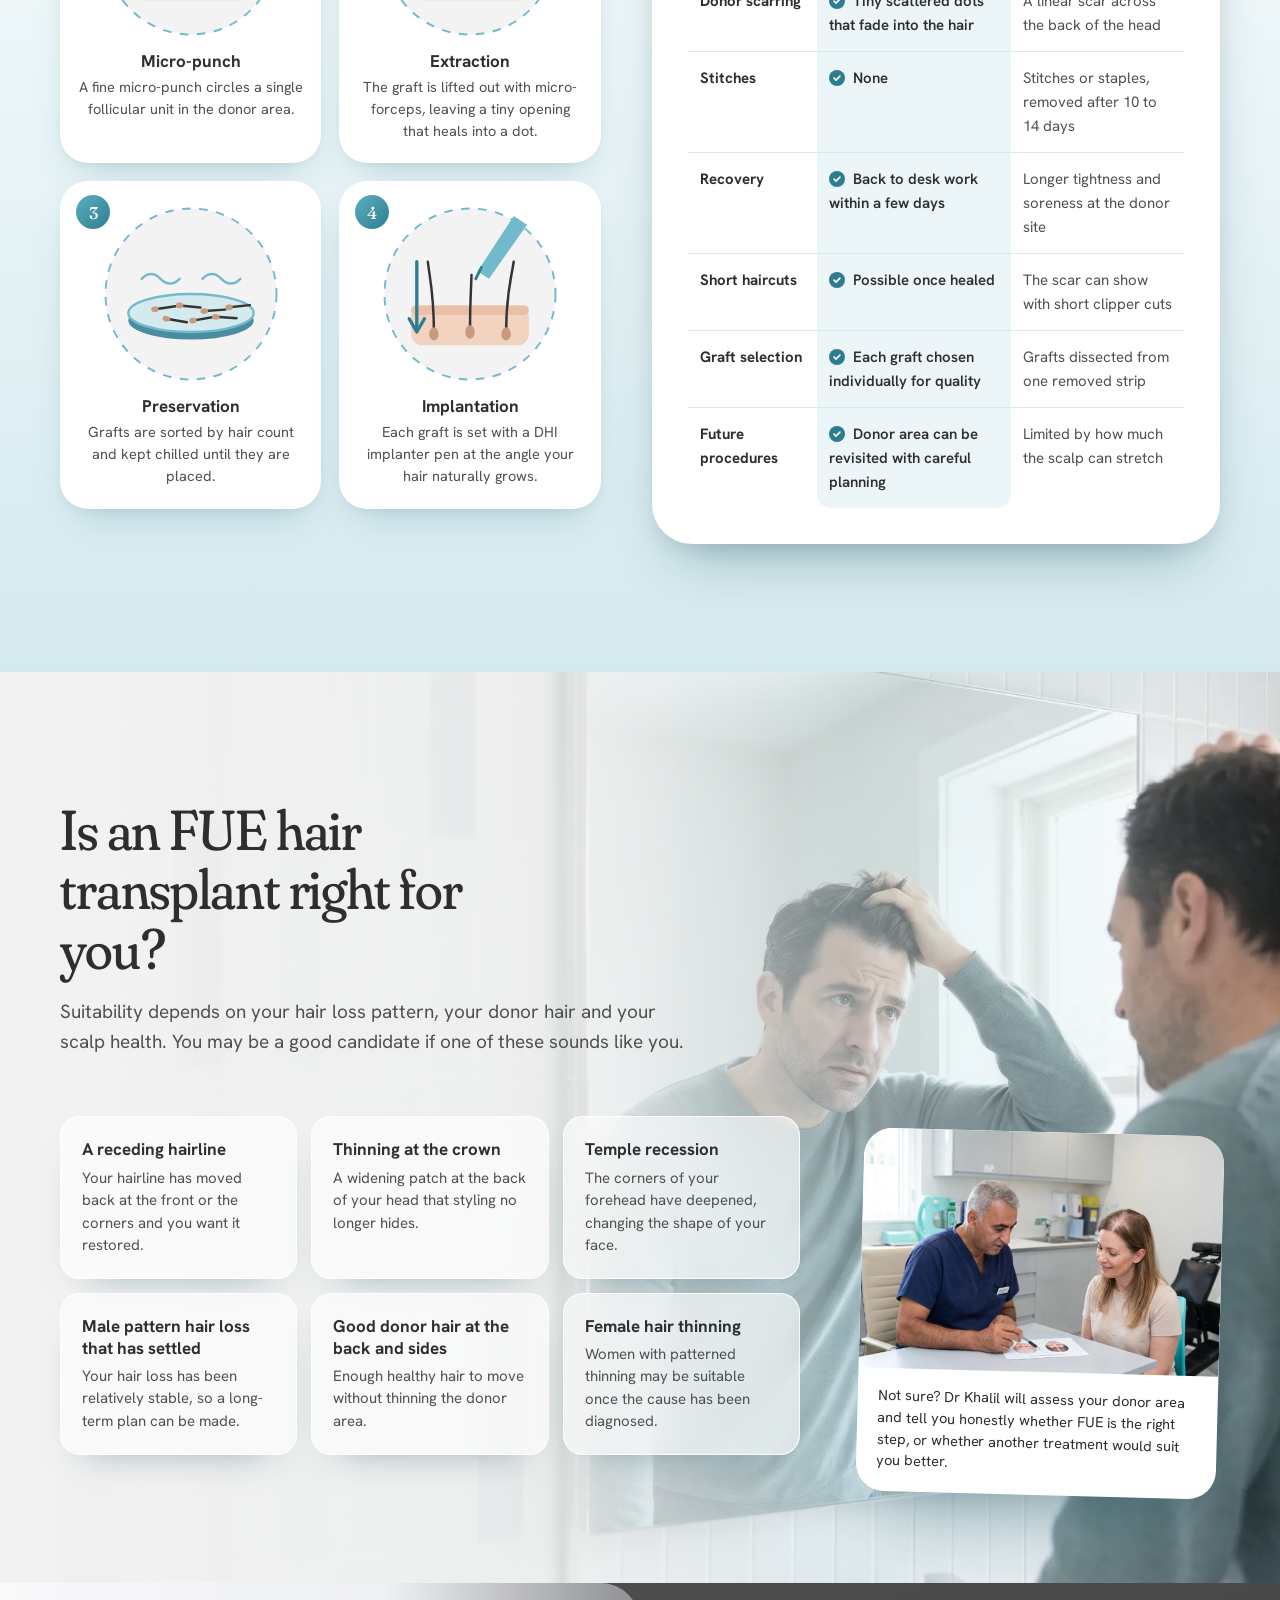
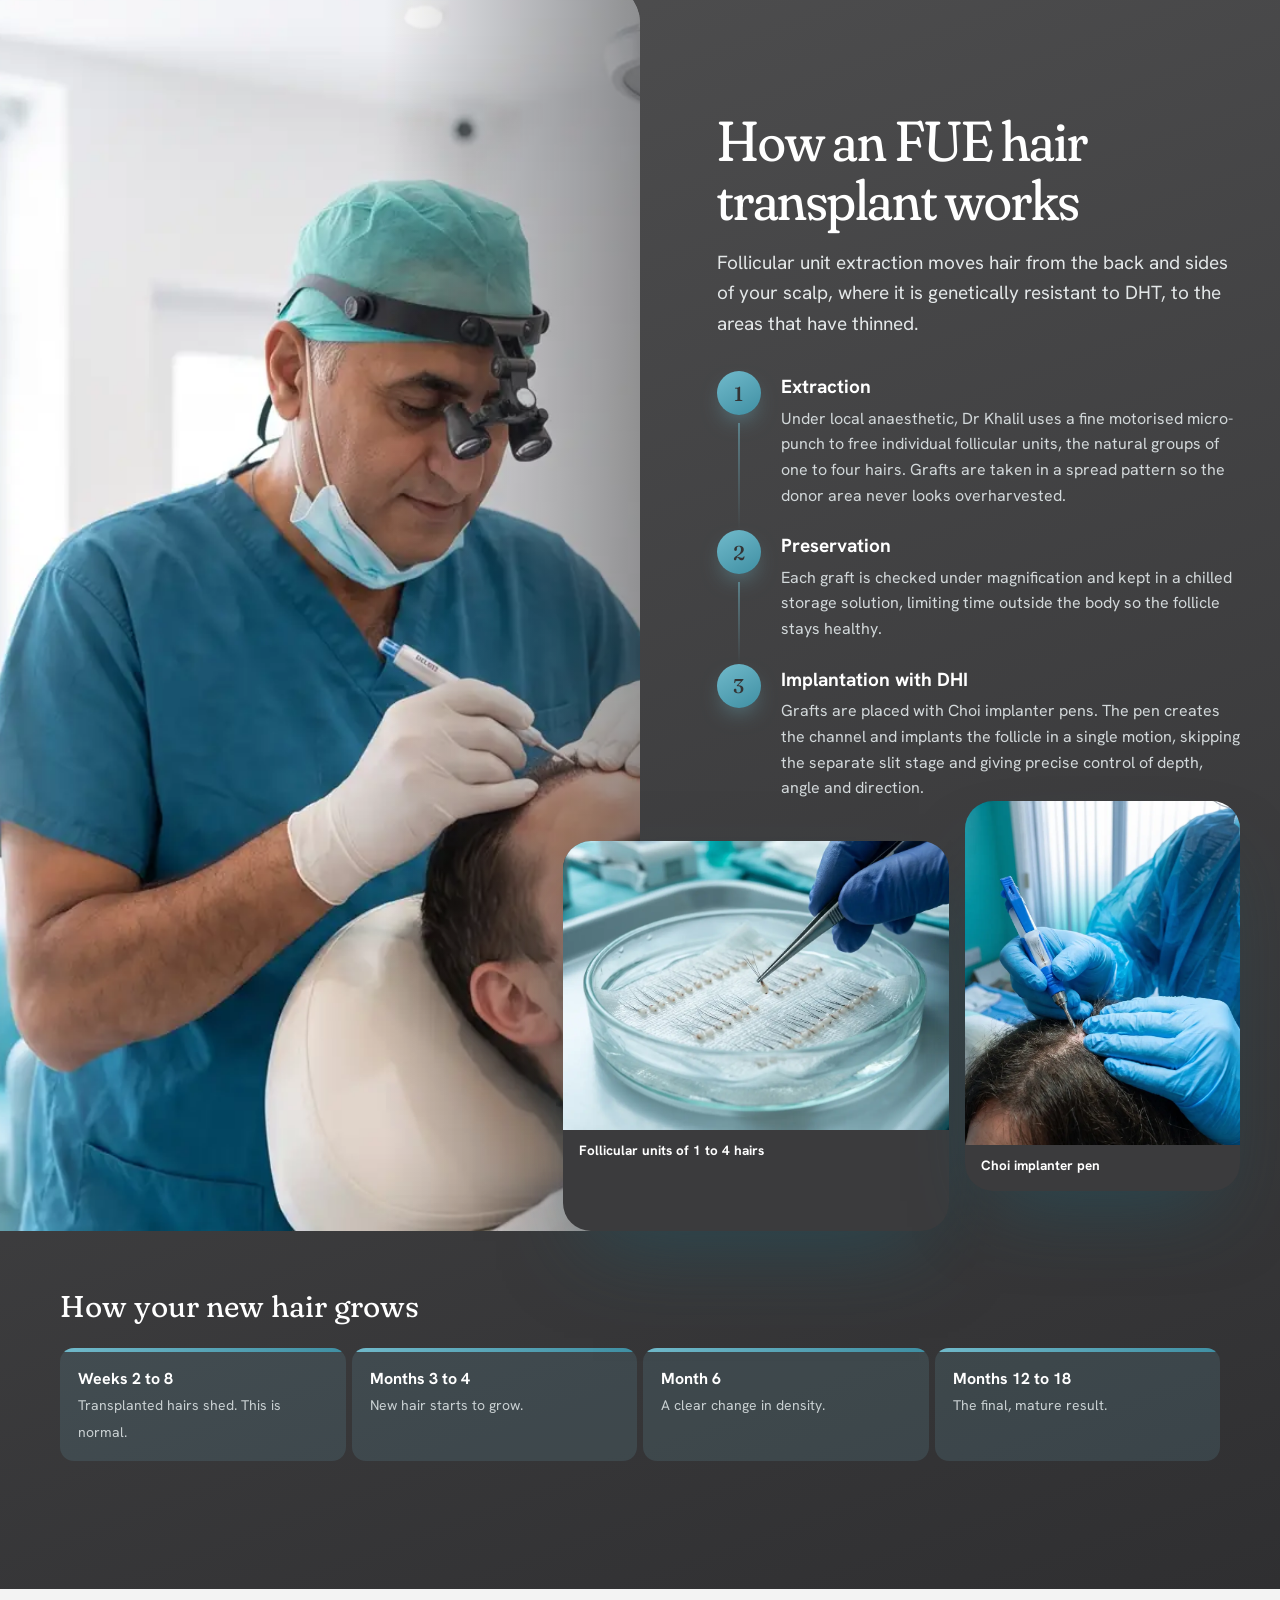
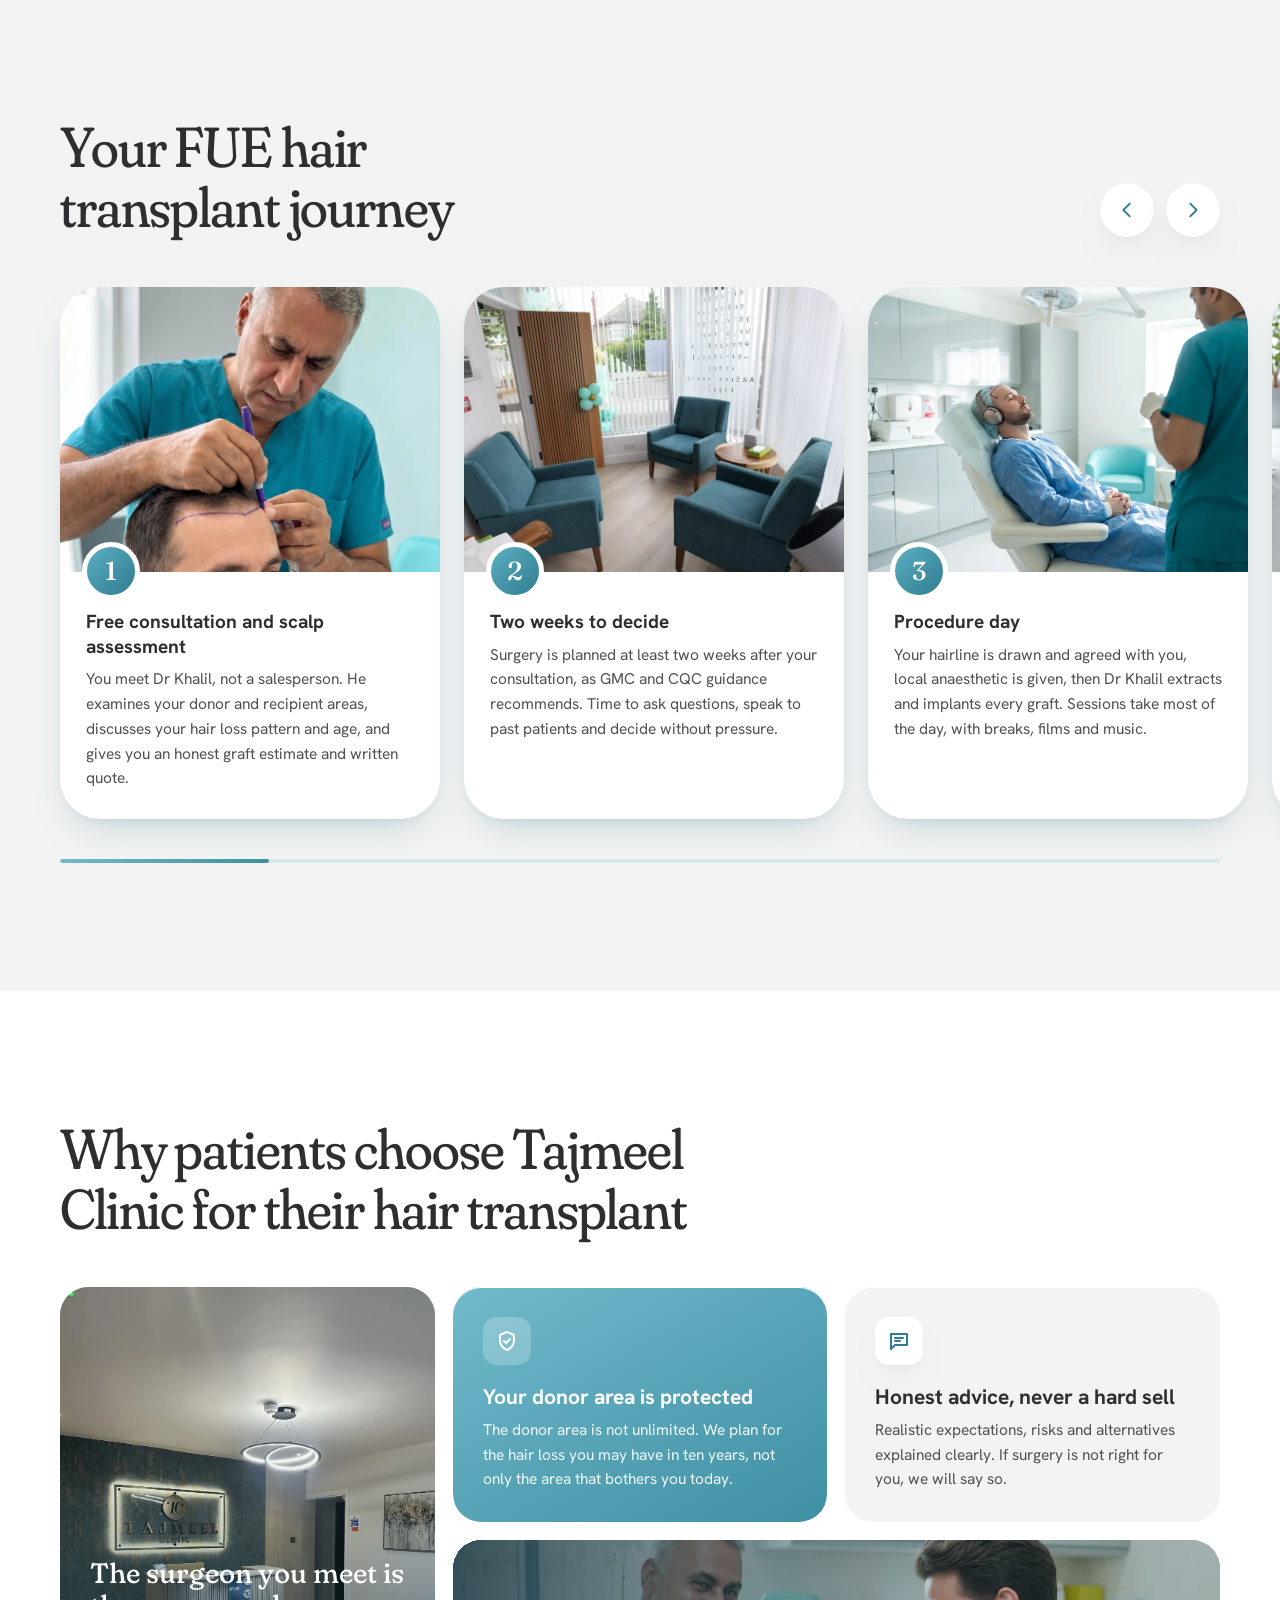
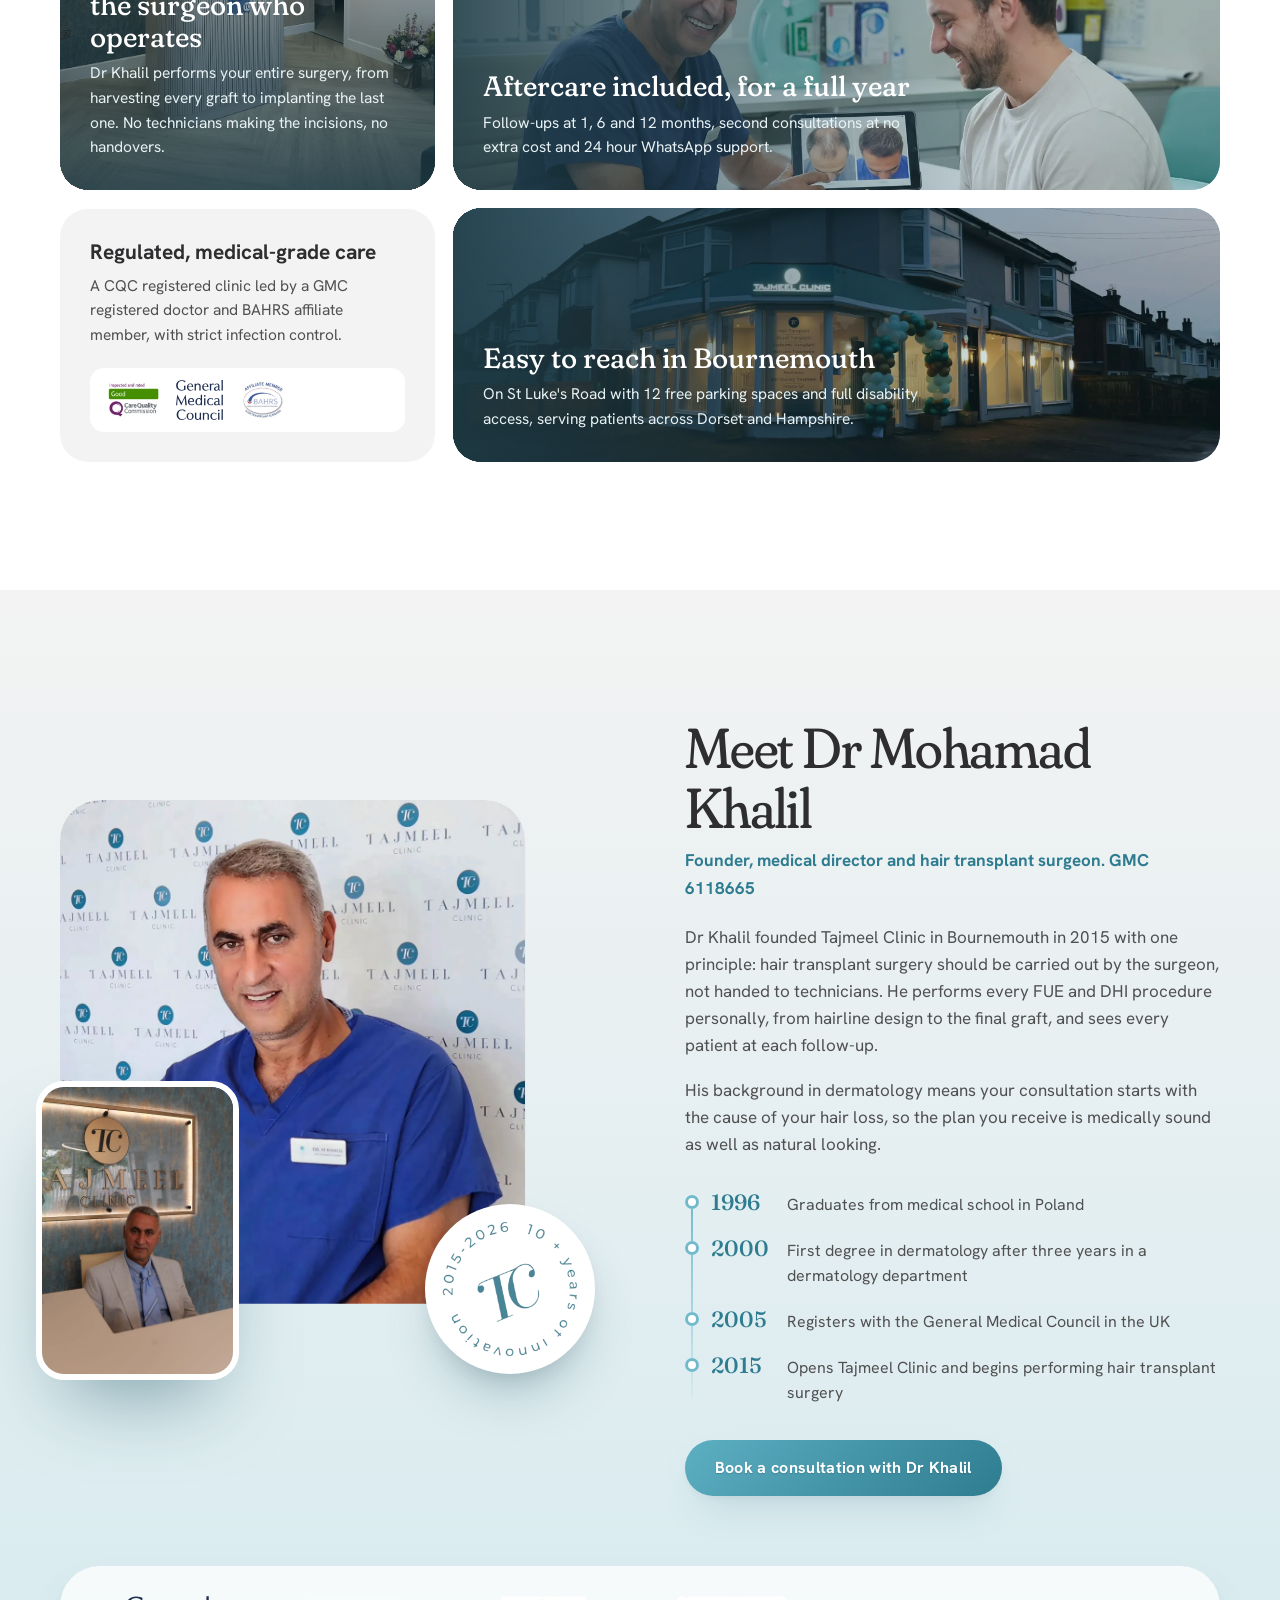
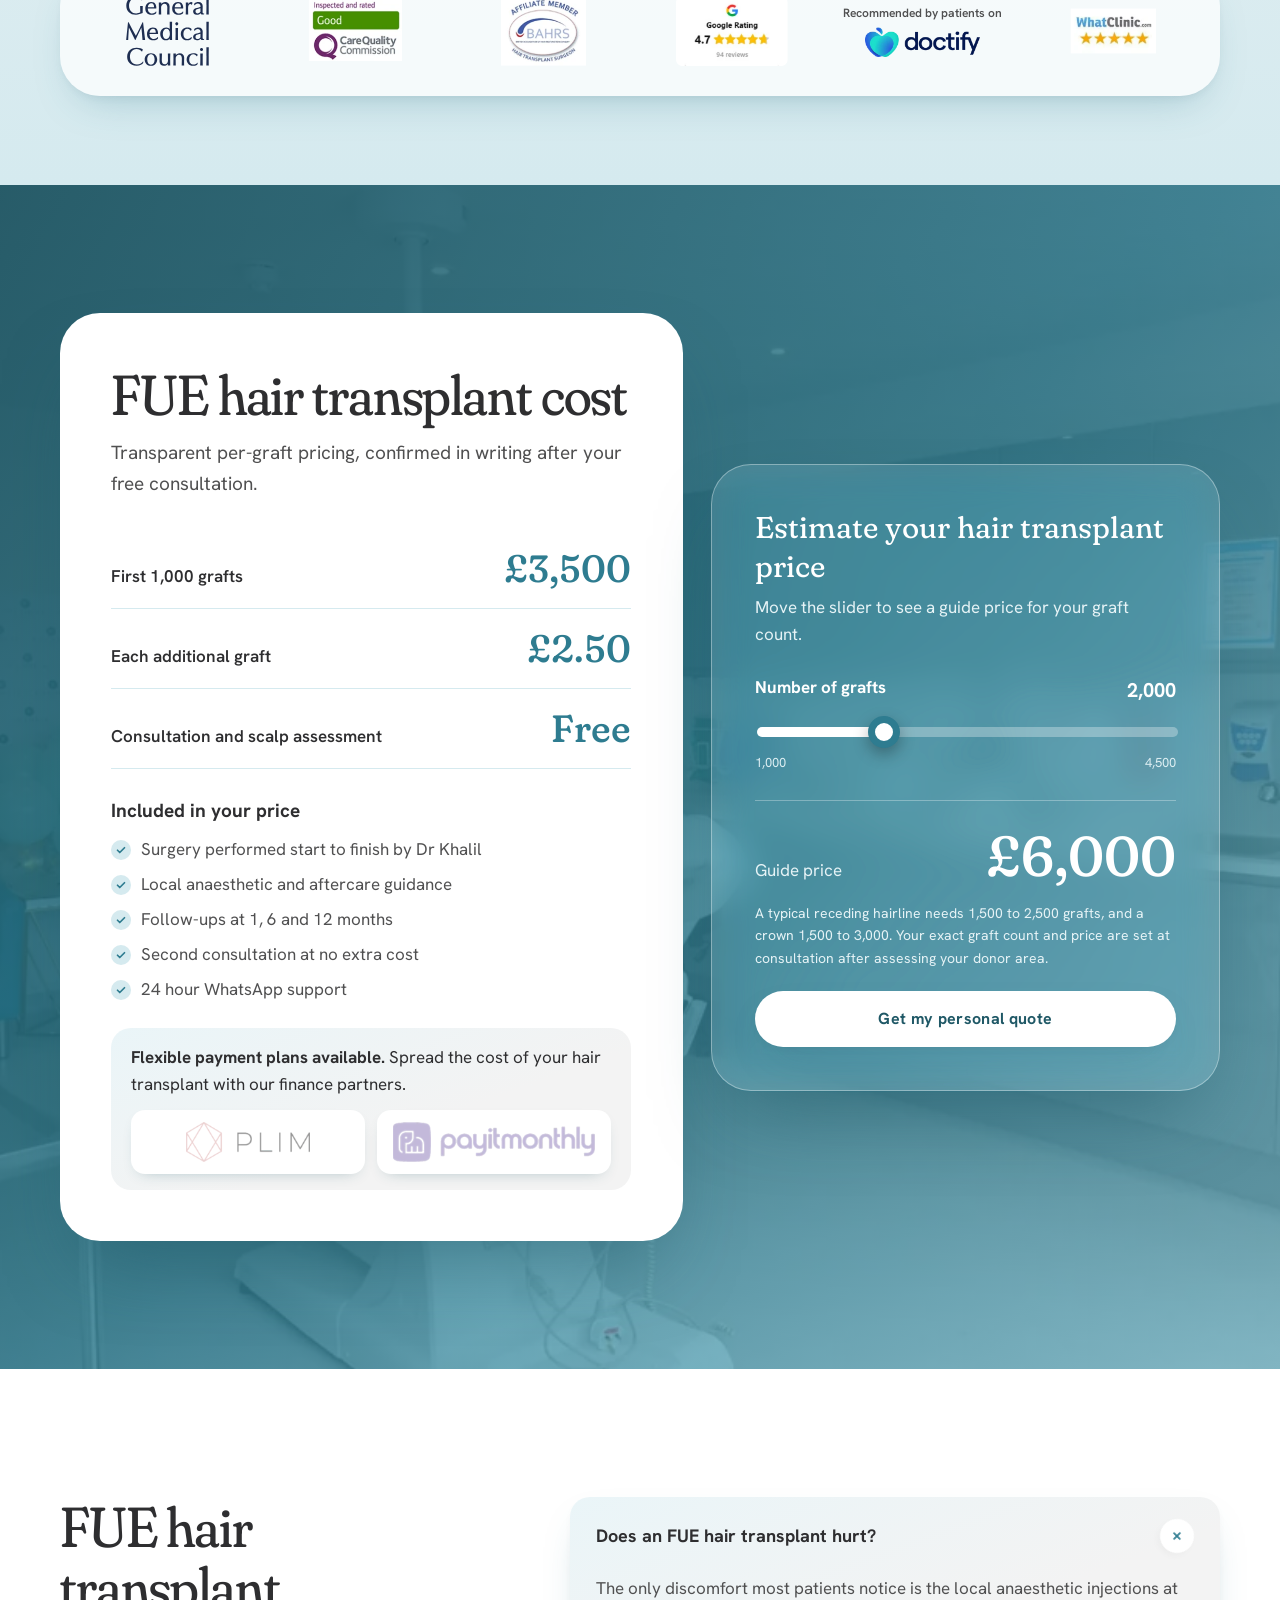
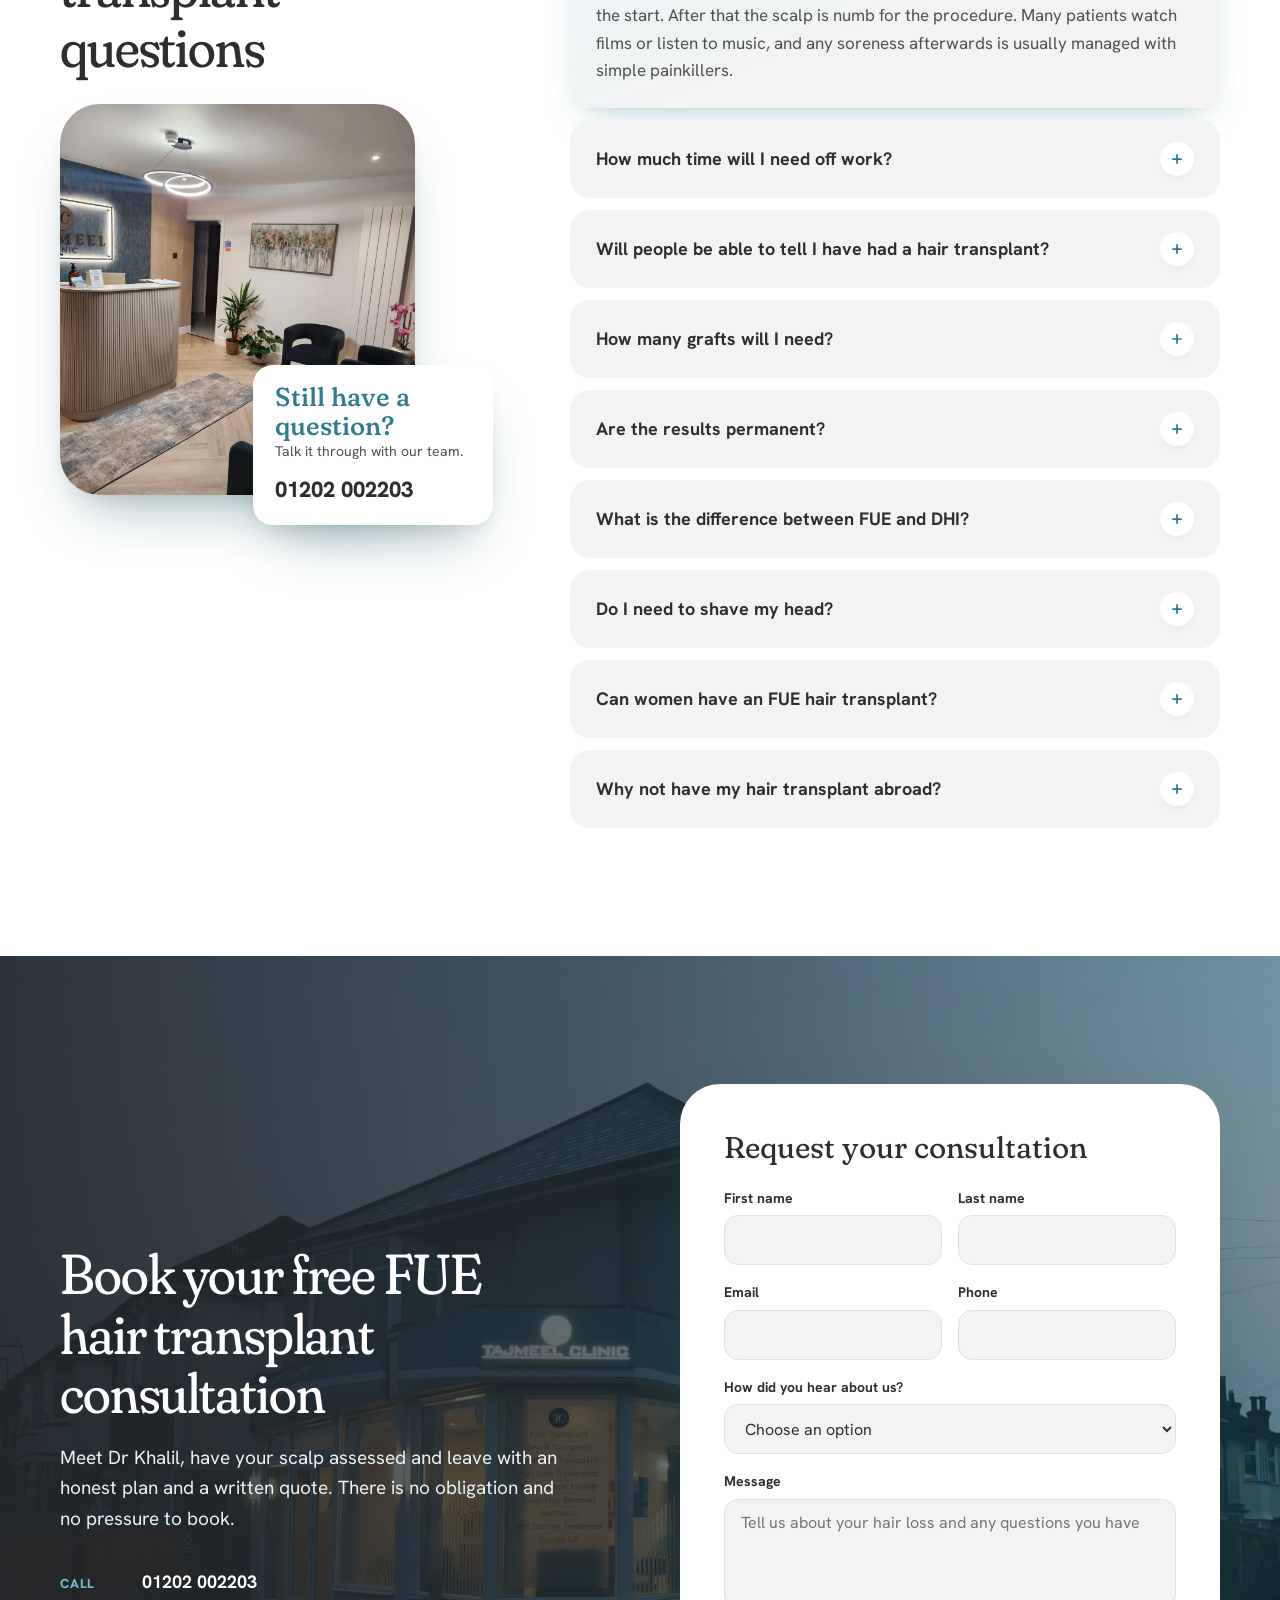
==== commit 9d9127ea: "Align journey and video cards and centre the rotating seal Remove the staggered offsets on the journ" ====
--- a/index.html
+++ b/index.html
@@ -131,7 +131,7 @@
     </div>
 
     <div class="hero__stage">
-      <img class="hero__seal" src="img/tc-seal.webp" alt="" width="440" height="430" aria-hidden="true">
+      <img class="hero__seal" src="img/tc-seal.webp" alt="" width="440" height="440" aria-hidden="true">
       <button class="hero__video" type="button" data-video aria-label="Play Dave's hair transplant story with sound">
         <video src="media/hero-loop.mp4" poster="img/hero-video-poster.webp" autoplay muted loop playsinline preload="auto" aria-hidden="true"></video>
         <span class="hero__video-cap"><strong>Watch Dave's story</strong><span>Filmed on his surgery day</span>
@@ -499,7 +499,7 @@
       <figure class="doctor__sat parallax" data-speed="0.06">
         <img src="img/dr-khalil-desk.webp" alt="Dr Khalil at the reception of Tajmeel Clinic" width="800" height="1200" loading="lazy">
       </figure>
-      <img class="doctor__seal" src="img/tc-seal.webp" alt="" width="440" height="430" aria-hidden="true" loading="lazy">
+      <img class="doctor__seal" src="img/tc-seal.webp" alt="" width="440" height="440" aria-hidden="true" loading="lazy">
     </div>
     <div class="doctor__copy">
       <h2 id="doctor-title">Meet Dr Mohamad Khalil</h2>
--- a/css/style.css
+++ b/css/style.css
@@ -167,7 +167,7 @@
 .hero__proc { position: absolute; left: calc(44% + 25.9cqh - 56px); top: 9%; z-index: 3; width: 170px; padding: 7px; border-radius: var(--r-lg); background: var(--white); box-shadow: var(--sh-lift); transform: rotate(4deg); }
 .hero__proc img { border-radius: calc(var(--r-lg) - 7px); aspect-ratio: 4 / 5; object-fit: cover; width: 100%; }
 .hero__proc figcaption { padding: 8px 6px 2px; font-size: 12.5px; font-weight: 700; color: var(--ink); }
-.hero__seal { position: absolute; left: 8%; bottom: 2%; width: 150px; height: auto; z-index: 1; opacity: .9; animation: spin 40s linear infinite; }
+.hero__seal { position: absolute; left: 8%; bottom: 2%; width: 150px; height: 150px; object-fit: contain; transform-origin: 50% 50%; z-index: 1; opacity: .9; animation: spin 40s linear infinite; }
 @keyframes spin { to { transform: rotate(360deg); } }
 .hero__copy { max-width: 600px; }
 .hero__kicker { font-weight: 700; color: var(--lagoon-deep); margin-bottom: 18px; font-size: 16px; }
@@ -302,7 +302,6 @@
 .vtest__head p { margin: 0; max-width: 46ch; font-size: 18px; }
 .vtest__grid { display: grid; grid-template-columns: repeat(3, minmax(0, 340px)); justify-content: center; gap: 28px; }
 .vt { min-width: 0; }
-.vt:nth-child(2) { transform: translateY(36px); }
 .vt__link { display: inline-block; margin-top: 12px; font-size: 14px; font-weight: 700; color: #CDE7EE; text-decoration: underline; text-underline-offset: 3px; }
 .vt__link:hover { color: var(--white); }
 .vt__frame { position: relative; aspect-ratio: 9 / 16; border-radius: var(--r-lg); overflow: hidden; background: linear-gradient(160deg, #3E4B50, #263034); border: 6px solid rgba(255, 255, 255, .92); box-shadow: 0 30px 60px -28px rgba(0, 0, 0, .7); }
@@ -454,7 +453,6 @@
 }
 .journey__track::-webkit-scrollbar { display: none; }
 .step { flex: 0 0 clamp(280px, 30vw, 380px); scroll-snap-align: start; border-radius: var(--r-xl); background: var(--white); overflow: hidden; box-shadow: var(--sh-soft); display: flex; flex-direction: column; }
-.step:nth-child(even) { margin-top: 48px; }
 .step img { aspect-ratio: 4 / 3; object-fit: cover; width: 100%; }
 .step__body { position: relative; padding: 38px 26px 28px; }
 .step__n { position: absolute; top: -30px; left: 22px; width: 58px; height: 58px; border-radius: 50%; display: grid; place-items: center; font: 500 26px var(--f-display); color: var(--white); background: var(--grad-cta); border: 5px solid var(--white); }
@@ -494,7 +492,7 @@
 .doctor { padding: var(--sec-y) 0 calc(var(--sec-y) * .7); background: linear-gradient(180deg, var(--mist) 0%, var(--haze) 100%); overflow: hidden; }
 .doctor__grid { display: grid; grid-template-columns: 1fr 1fr; gap: clamp(40px, 7vw, 110px); align-items: center; }
 .doctor__media { position: relative; padding: 0 70px 110px 0; }
-.doctor__seal { position: absolute; right: 0; bottom: 40px; width: 170px; height: auto; padding: 16px; border-radius: 50%; background: var(--white); box-shadow: var(--sh-lift); animation: spin 40s linear infinite; }
+.doctor__seal { position: absolute; right: 0; bottom: 40px; width: 170px; height: 170px; aspect-ratio: 1; object-fit: contain; transform-origin: 50% 50%; padding: 16px; border-radius: 50%; background: var(--white); box-shadow: var(--sh-lift); animation: spin 40s linear infinite; }
 .doctor__main { border-radius: var(--r-xl) var(--r-xl) var(--r-xl) 120px; overflow: hidden; box-shadow: var(--sh-lift); background: var(--white); }
 .doctor__main img { width: 100%; aspect-ratio: 1000 / 1083; object-fit: cover; }
 .doctor__sat { position: absolute; left: -24px; bottom: 0; width: 38%; border-radius: var(--r-lg); overflow: hidden; border: 6px solid var(--white); box-shadow: var(--sh-float); }
@@ -636,7 +634,6 @@
 
 @media (max-width: 1100px) {
   .vtest__grid { grid-template-columns: repeat(3, minmax(0, 1fr)); gap: 18px; }
-  .vt:nth-child(2) { transform: none; }
   .ba-card { flex-basis: calc(50% - 14px); }
   .whyfue__grid { grid-template-columns: 1fr; }
   .hero__in { grid-template-columns: minmax(0, 1fr) minmax(0, .9fr); }
@@ -681,7 +678,7 @@
   .hero__proc { width: 104px; left: calc(46% + 26.4cqh - 44px); top: 5%; padding: 5px; }
   .hero__proc figcaption { display: none; }
   .hero__video { left: 46%; }
-  .hero__seal { width: 92px; left: 4px; bottom: 4%; }
+  .hero__seal { width: 92px; height: 92px; left: 4px; bottom: 4%; }
   .hero h1 { font-size: clamp(34px, 8.6vw, 46px); }
   .hero__sub { font-size: 18px; }
   .hero__actions .btn { flex: 1 1 100%; }
@@ -710,10 +707,9 @@
   .review { width: 300px; }
   .doctor__media { padding: 0 40px 120px 0; }
   .doctor__sat { left: 0; }
-  .doctor__seal { width: 120px; padding: 10px; }
+  .doctor__seal { width: 120px; height: 120px; padding: 10px; }
   .intro__card { right: 0; width: 260px; }
   .journey__head h2 { max-width: none; }
-  .step:nth-child(even) { margin-top: 0; }
 }
 
 @media (max-width: 560px) {
@@ -841,7 +837,7 @@
 
   .doctor__grid { gap: 28px; }
   .doctor__media { padding: 0 24px 90px 0; }
-  .doctor__seal { width: 110px; bottom: 20px; }
+  .doctor__seal { width: 110px; height: 110px; bottom: 20px; }
   .timeline { margin: 22px 0 26px; }
   .logos { display: grid; grid-template-columns: repeat(3, 1fr); gap: 10px; margin-top: 40px; padding: 16px; border-radius: var(--r-lg); }
   .logos li { padding: 4px; }
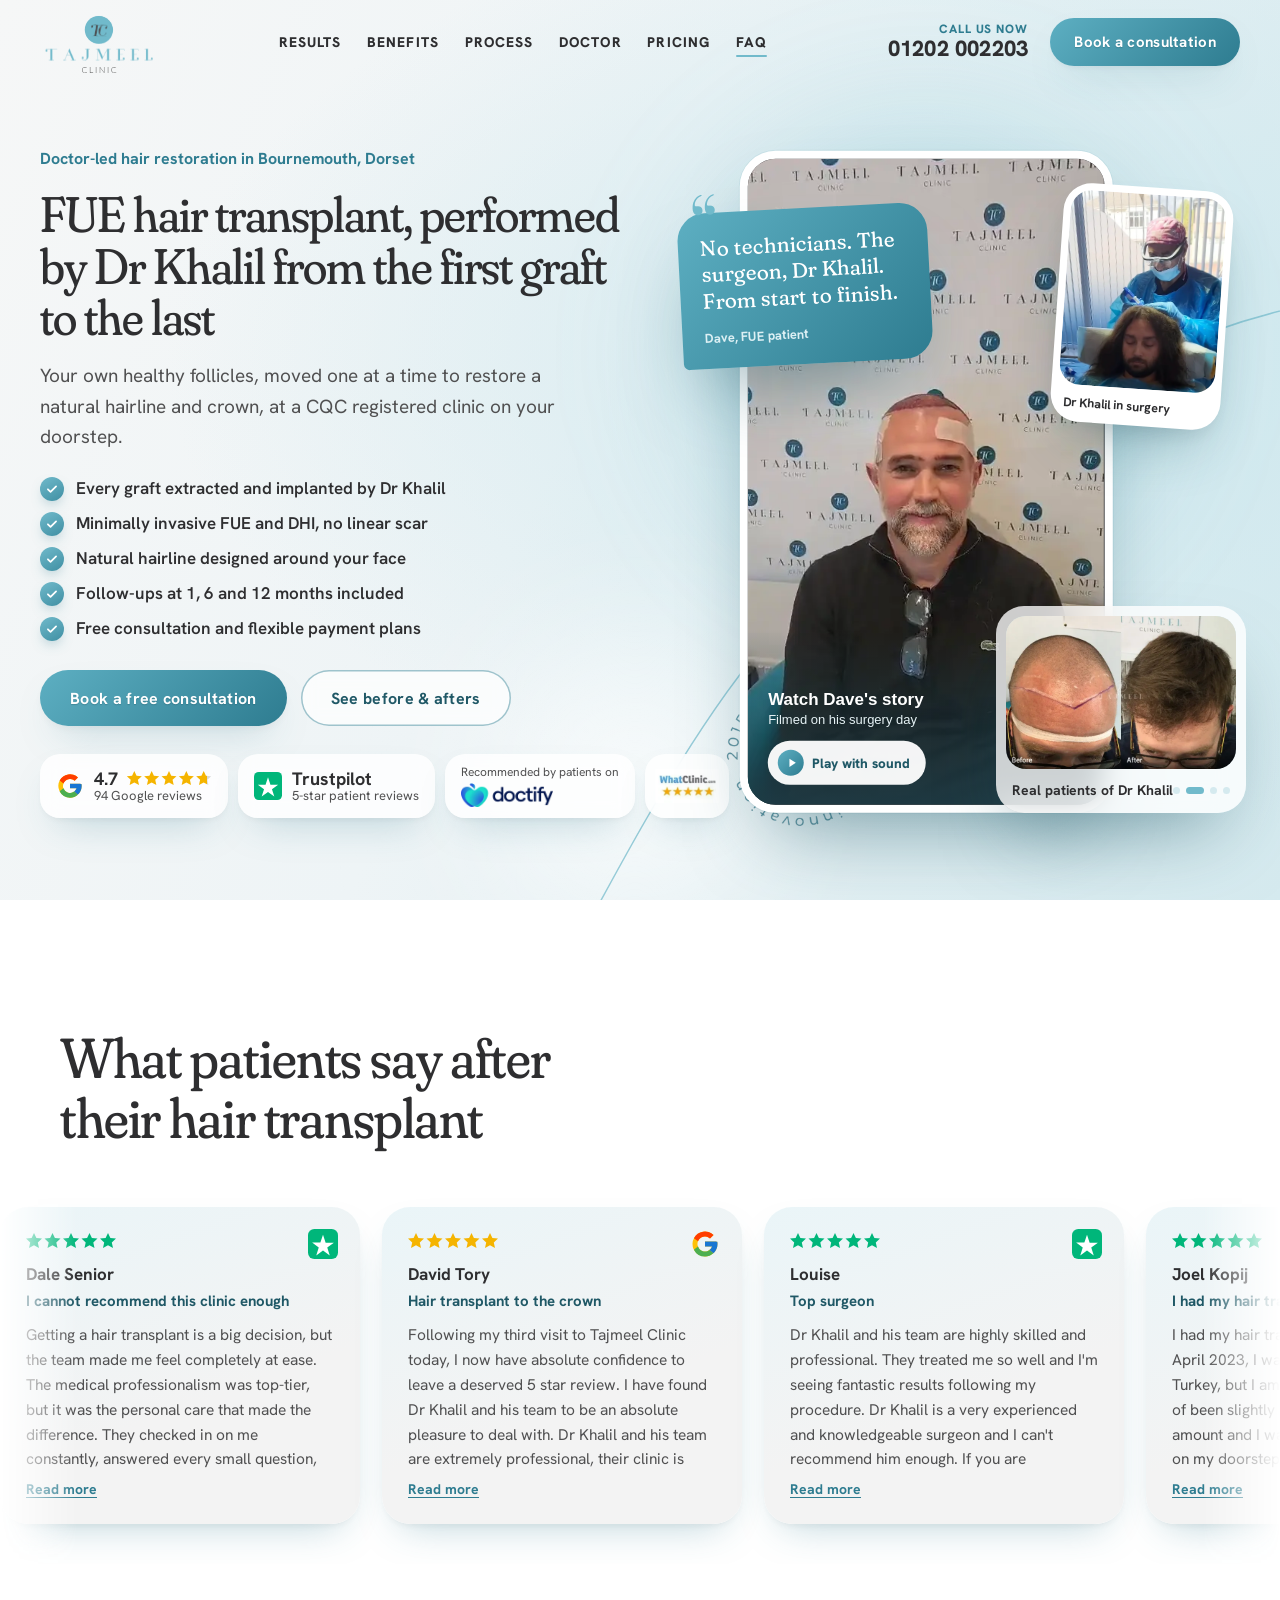
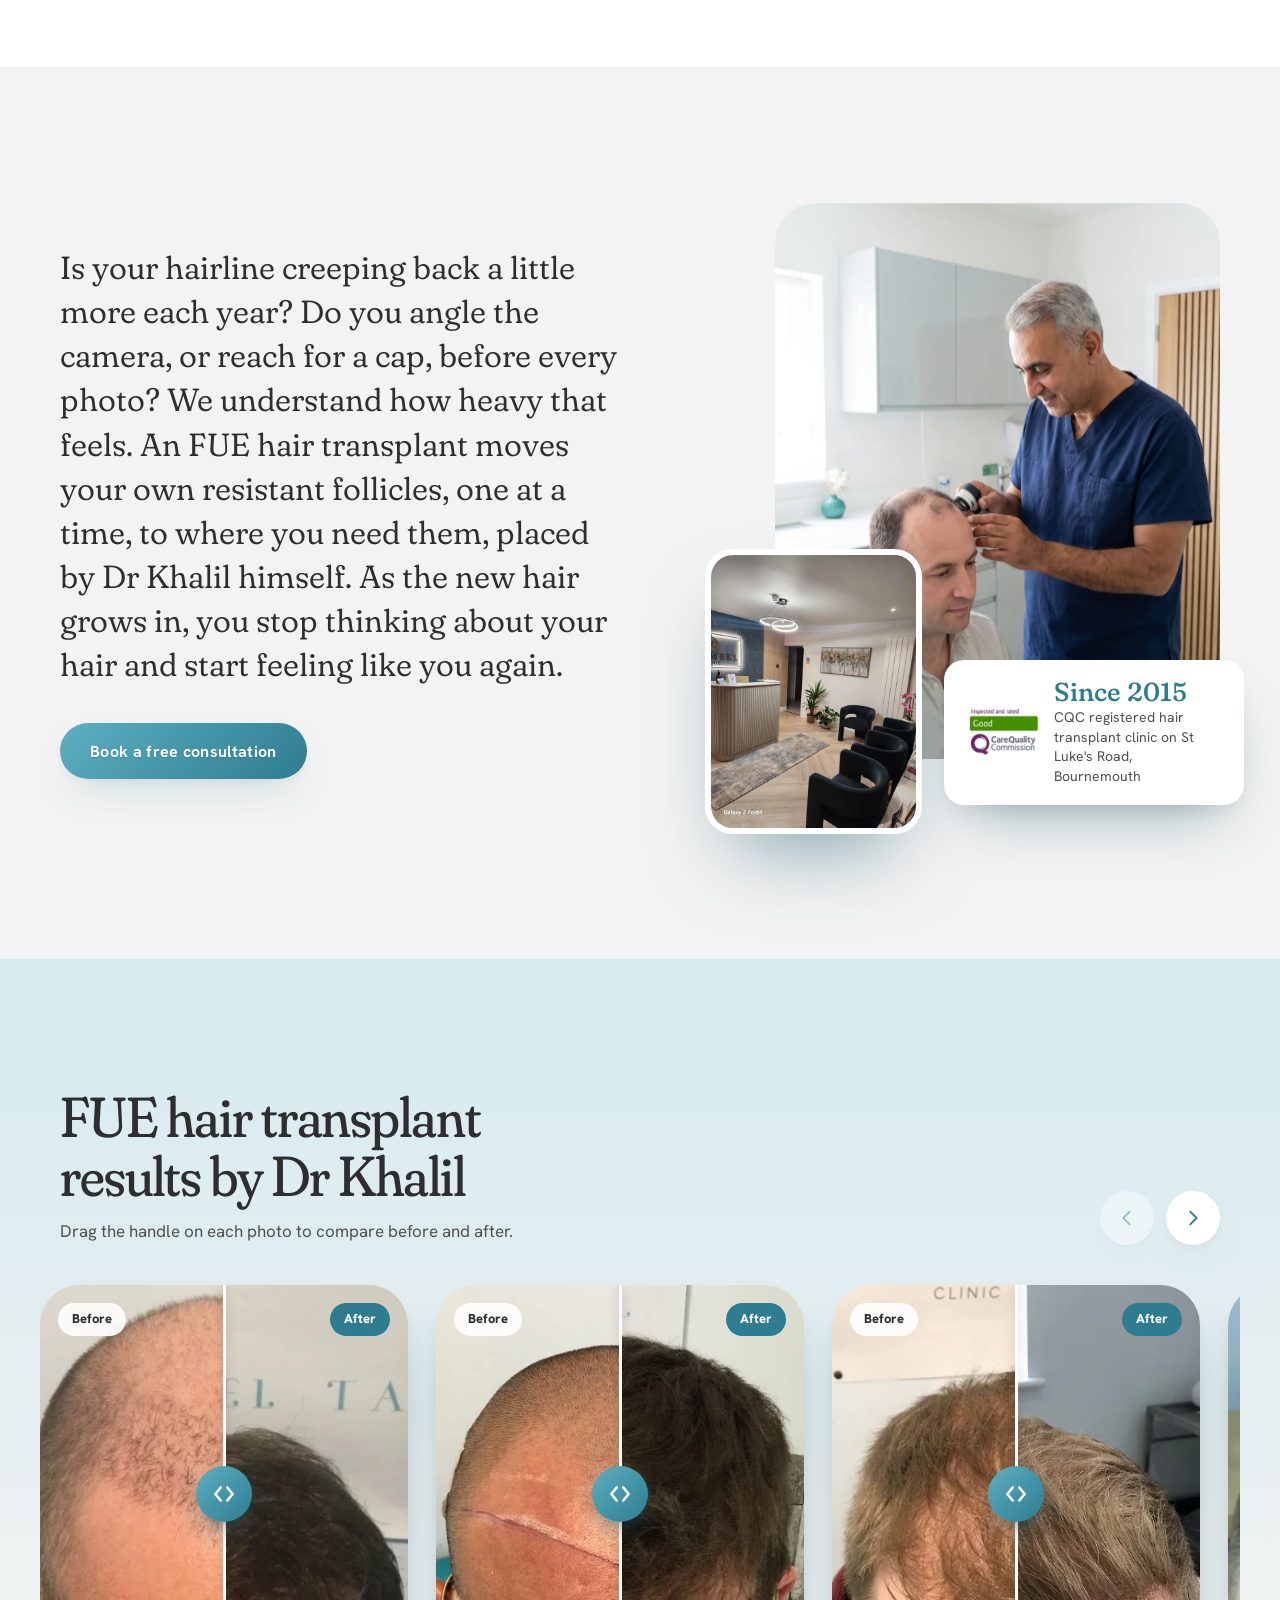
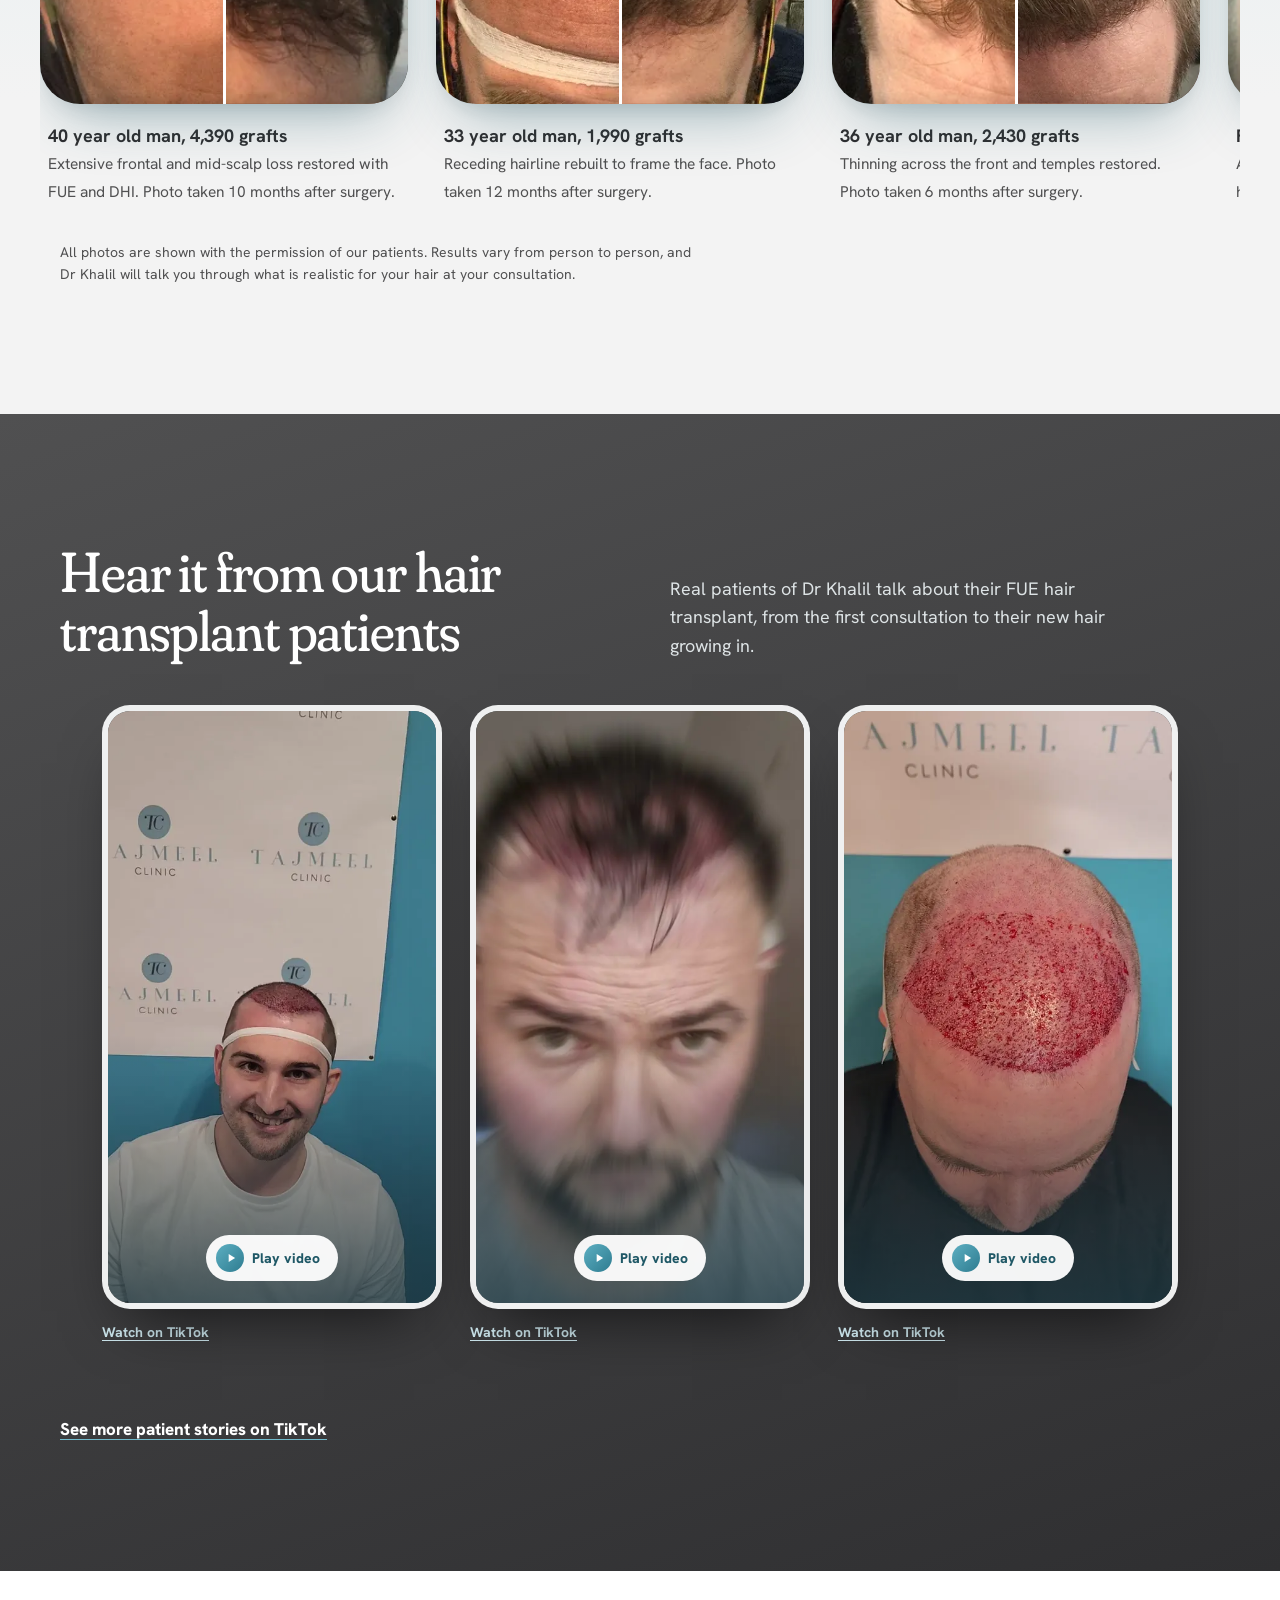
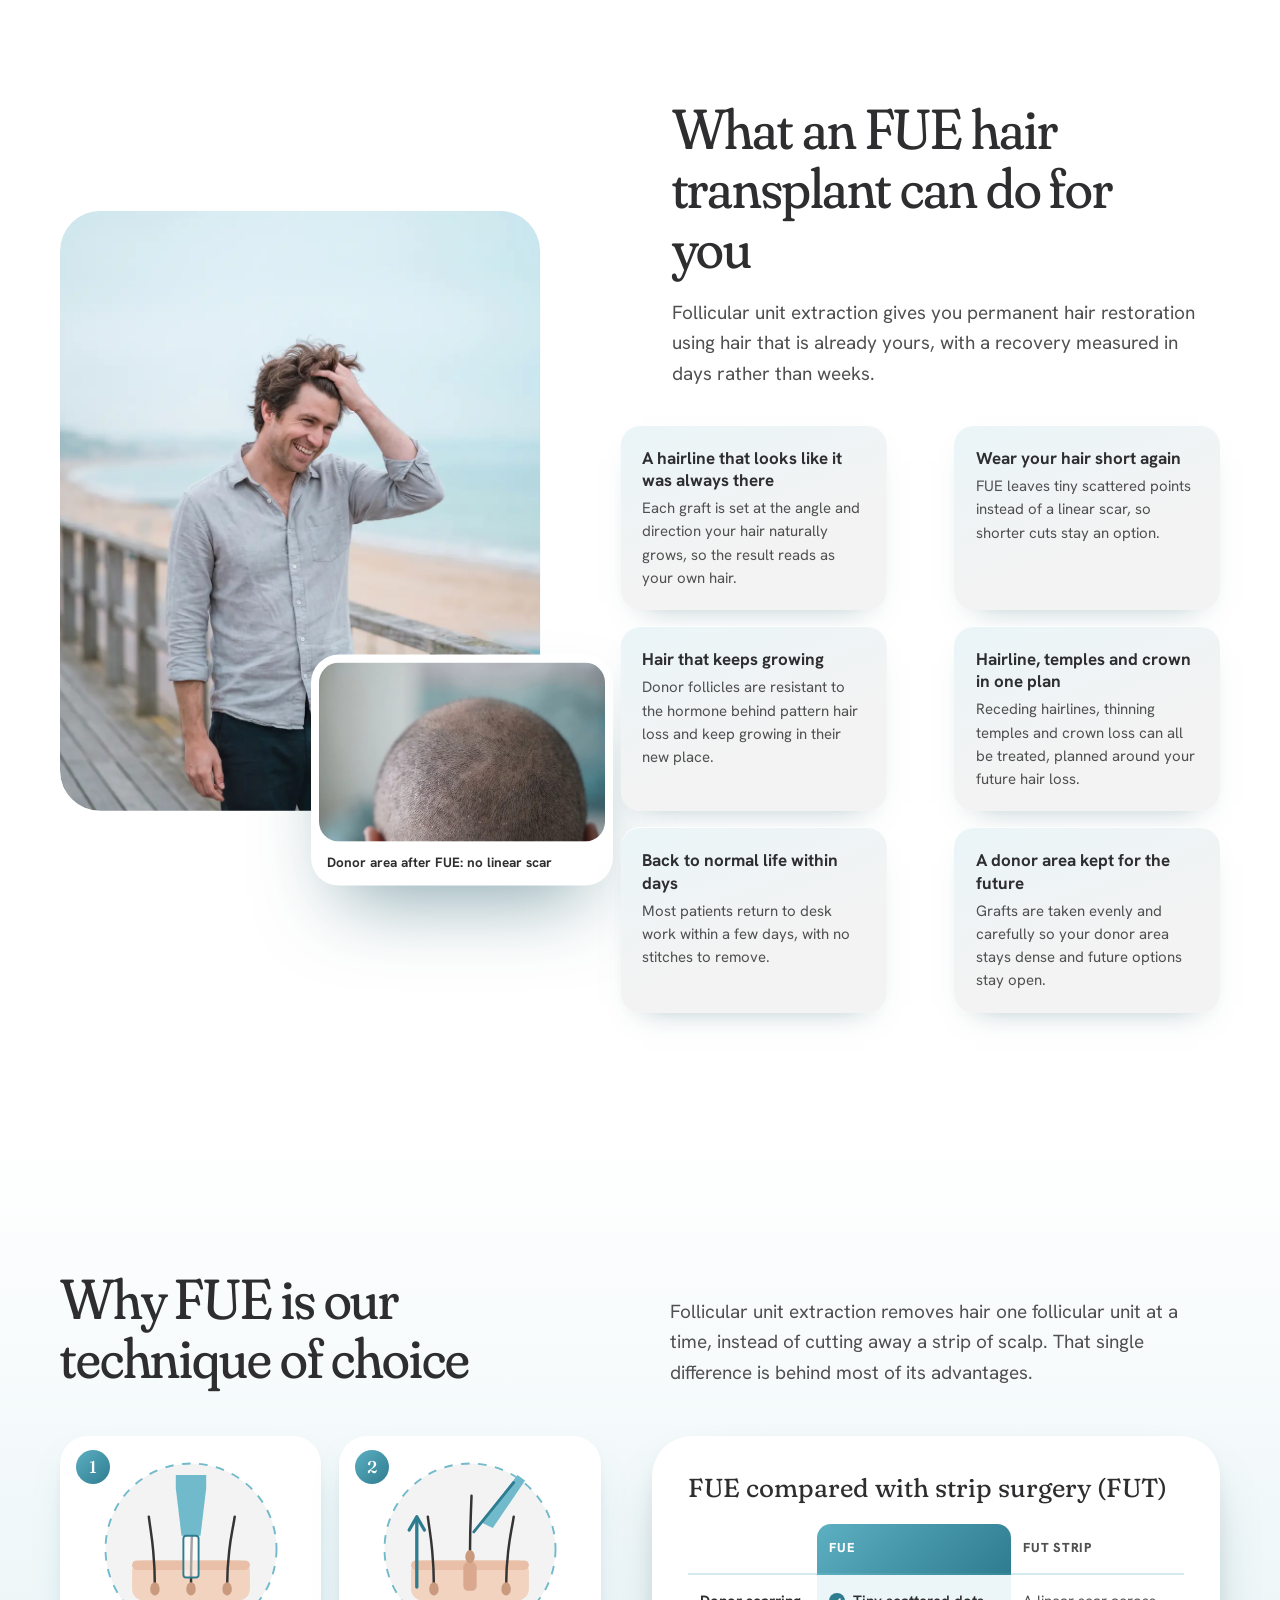
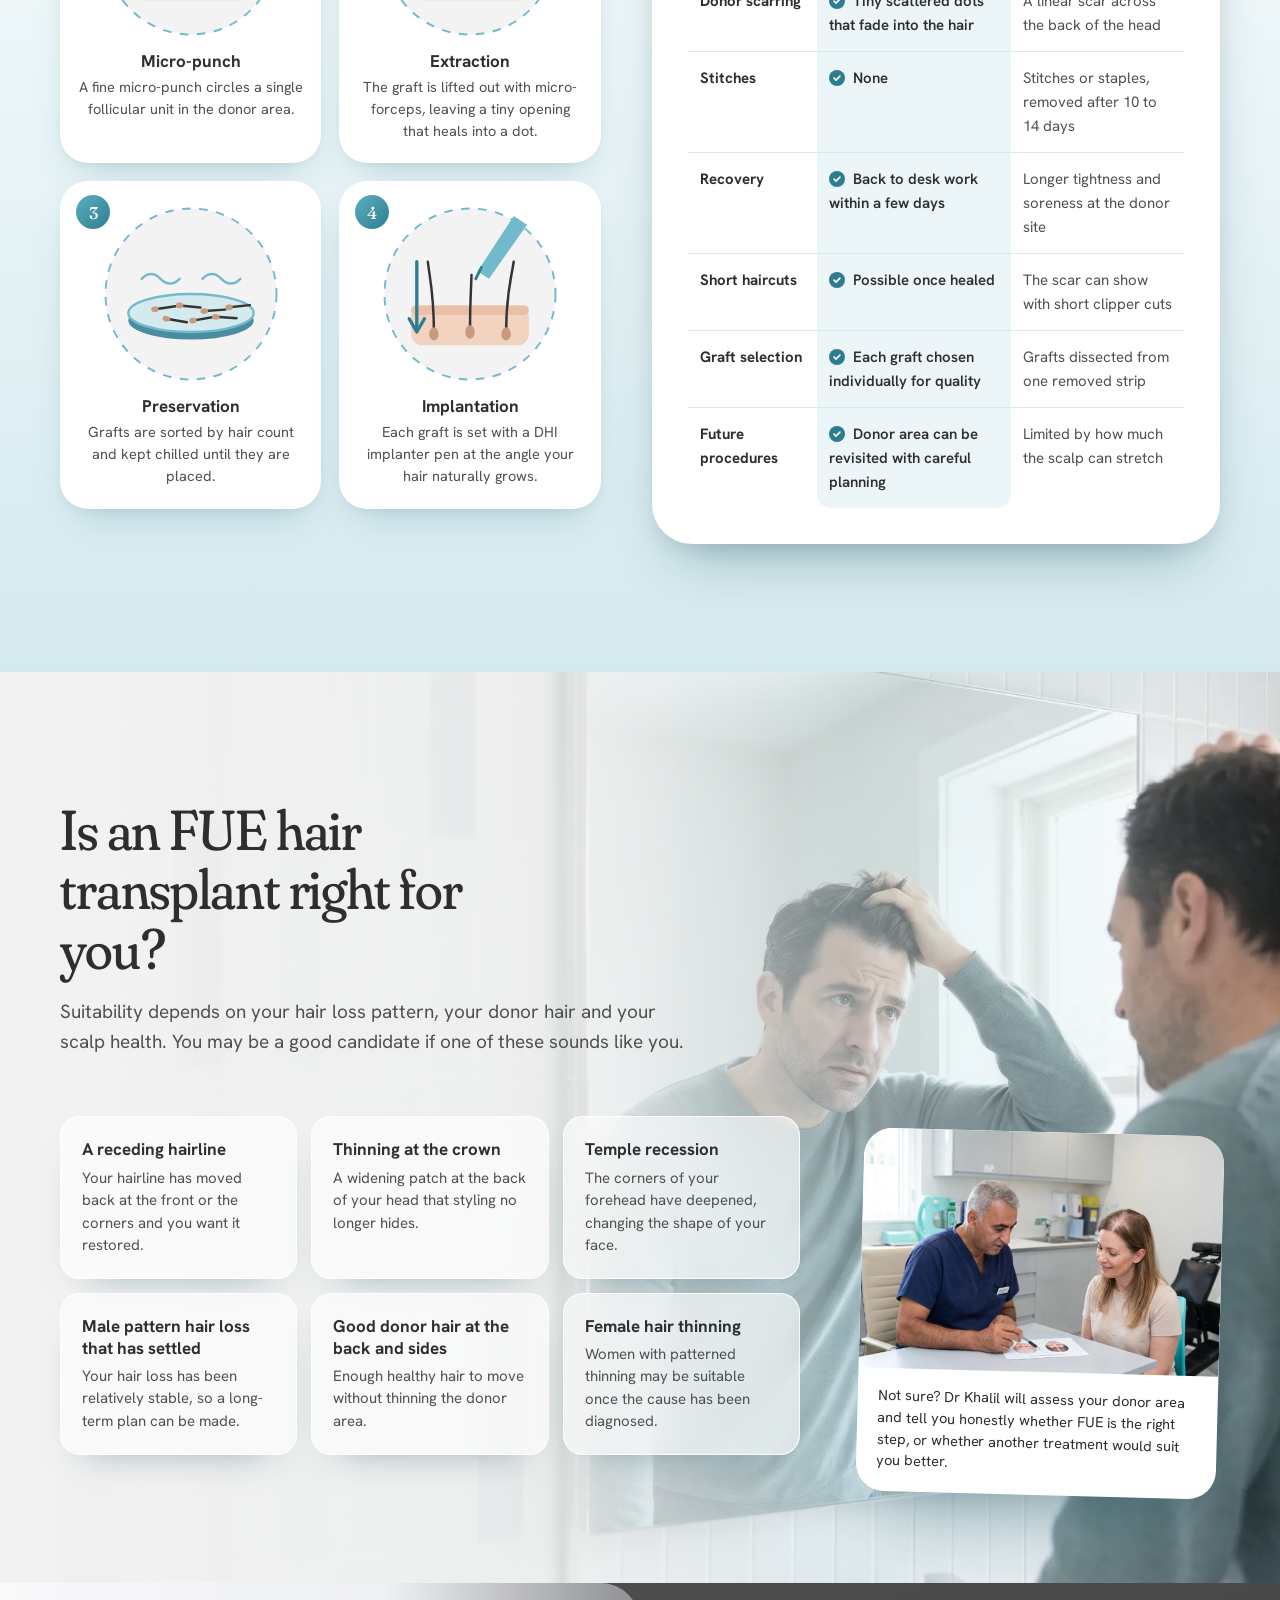
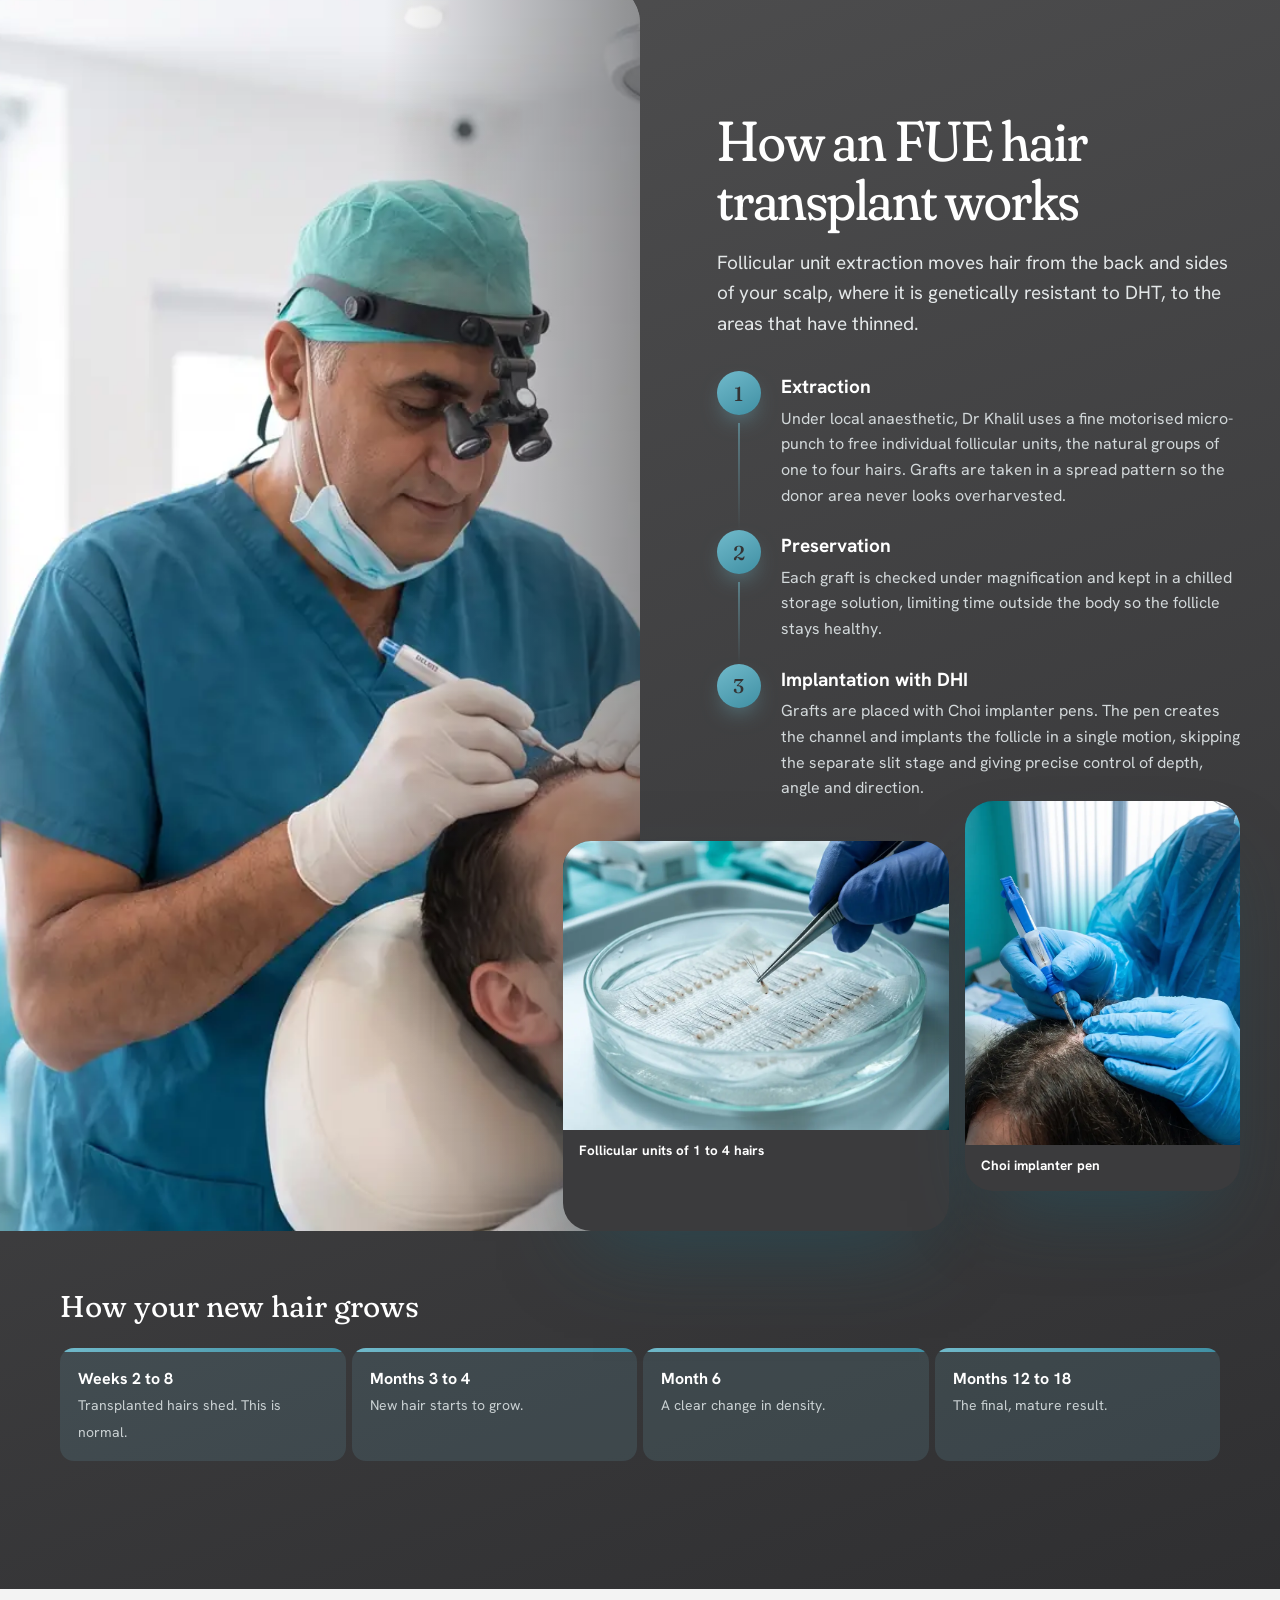
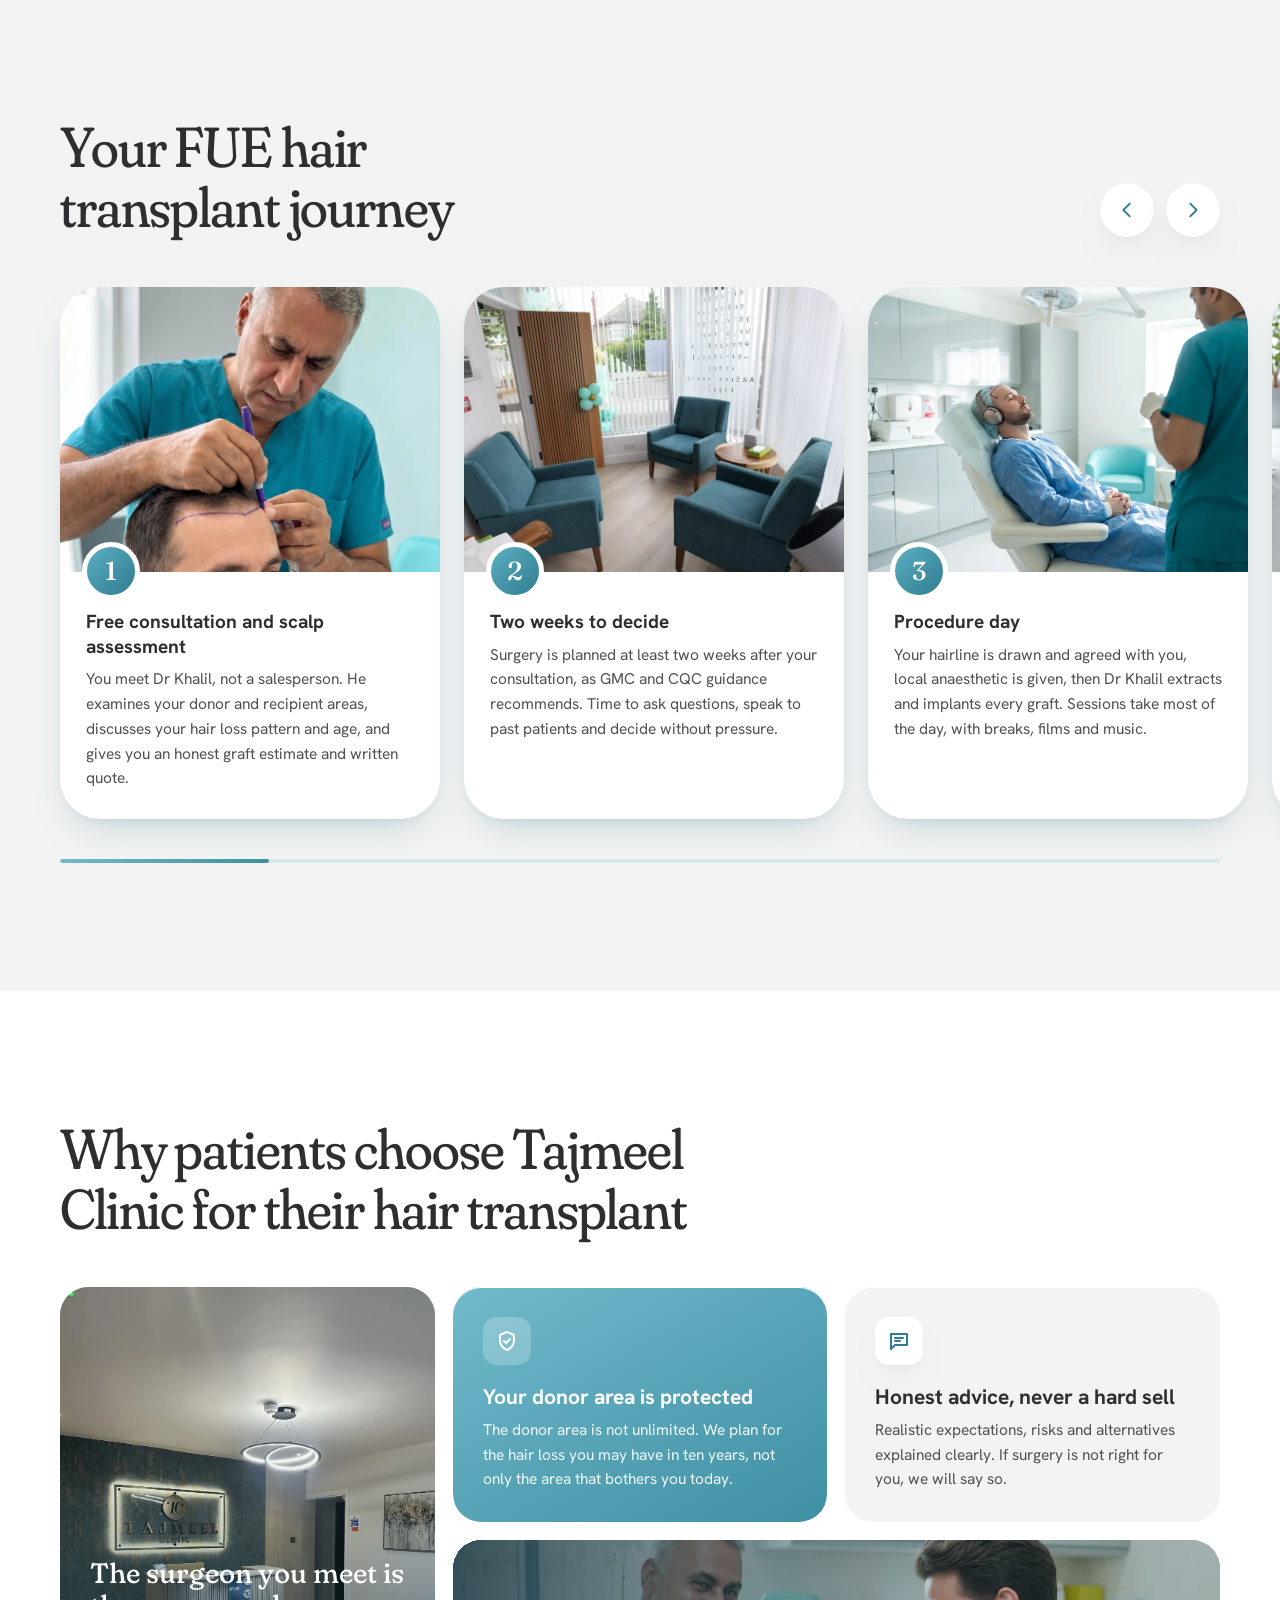
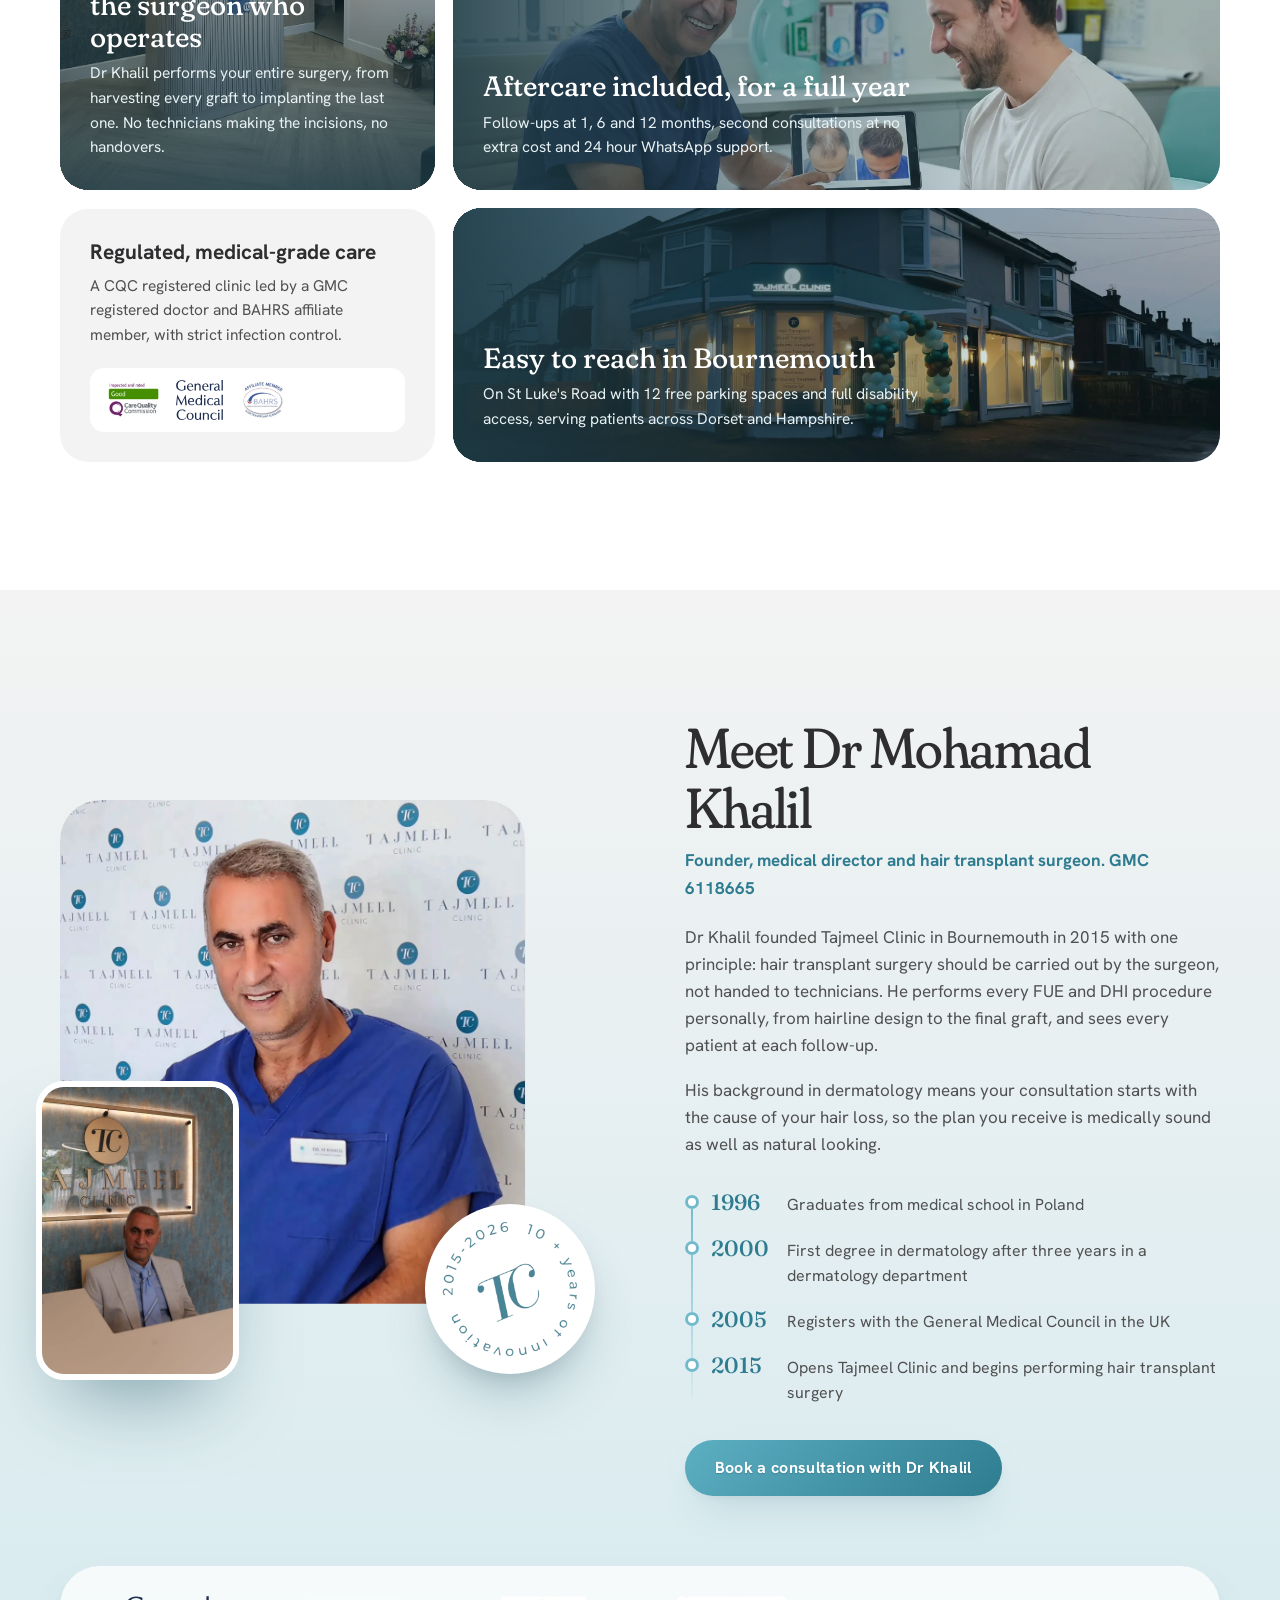
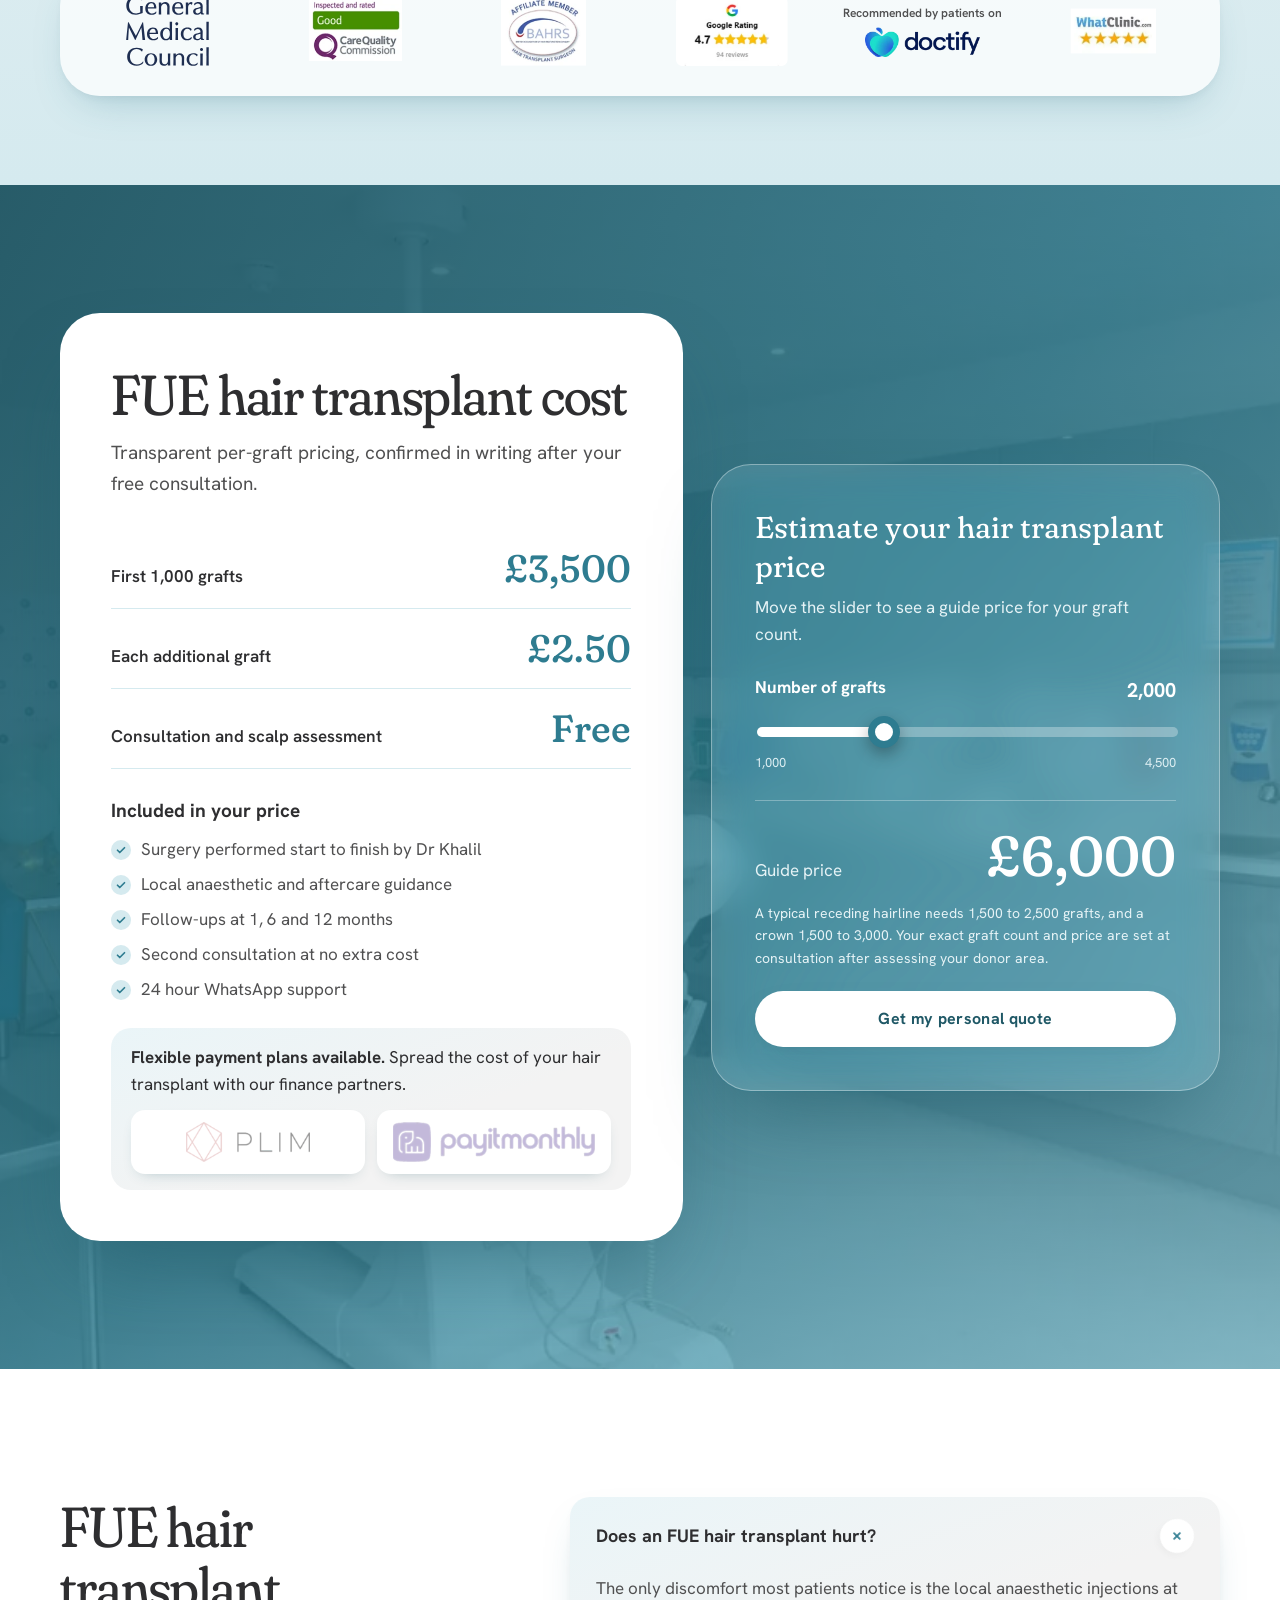
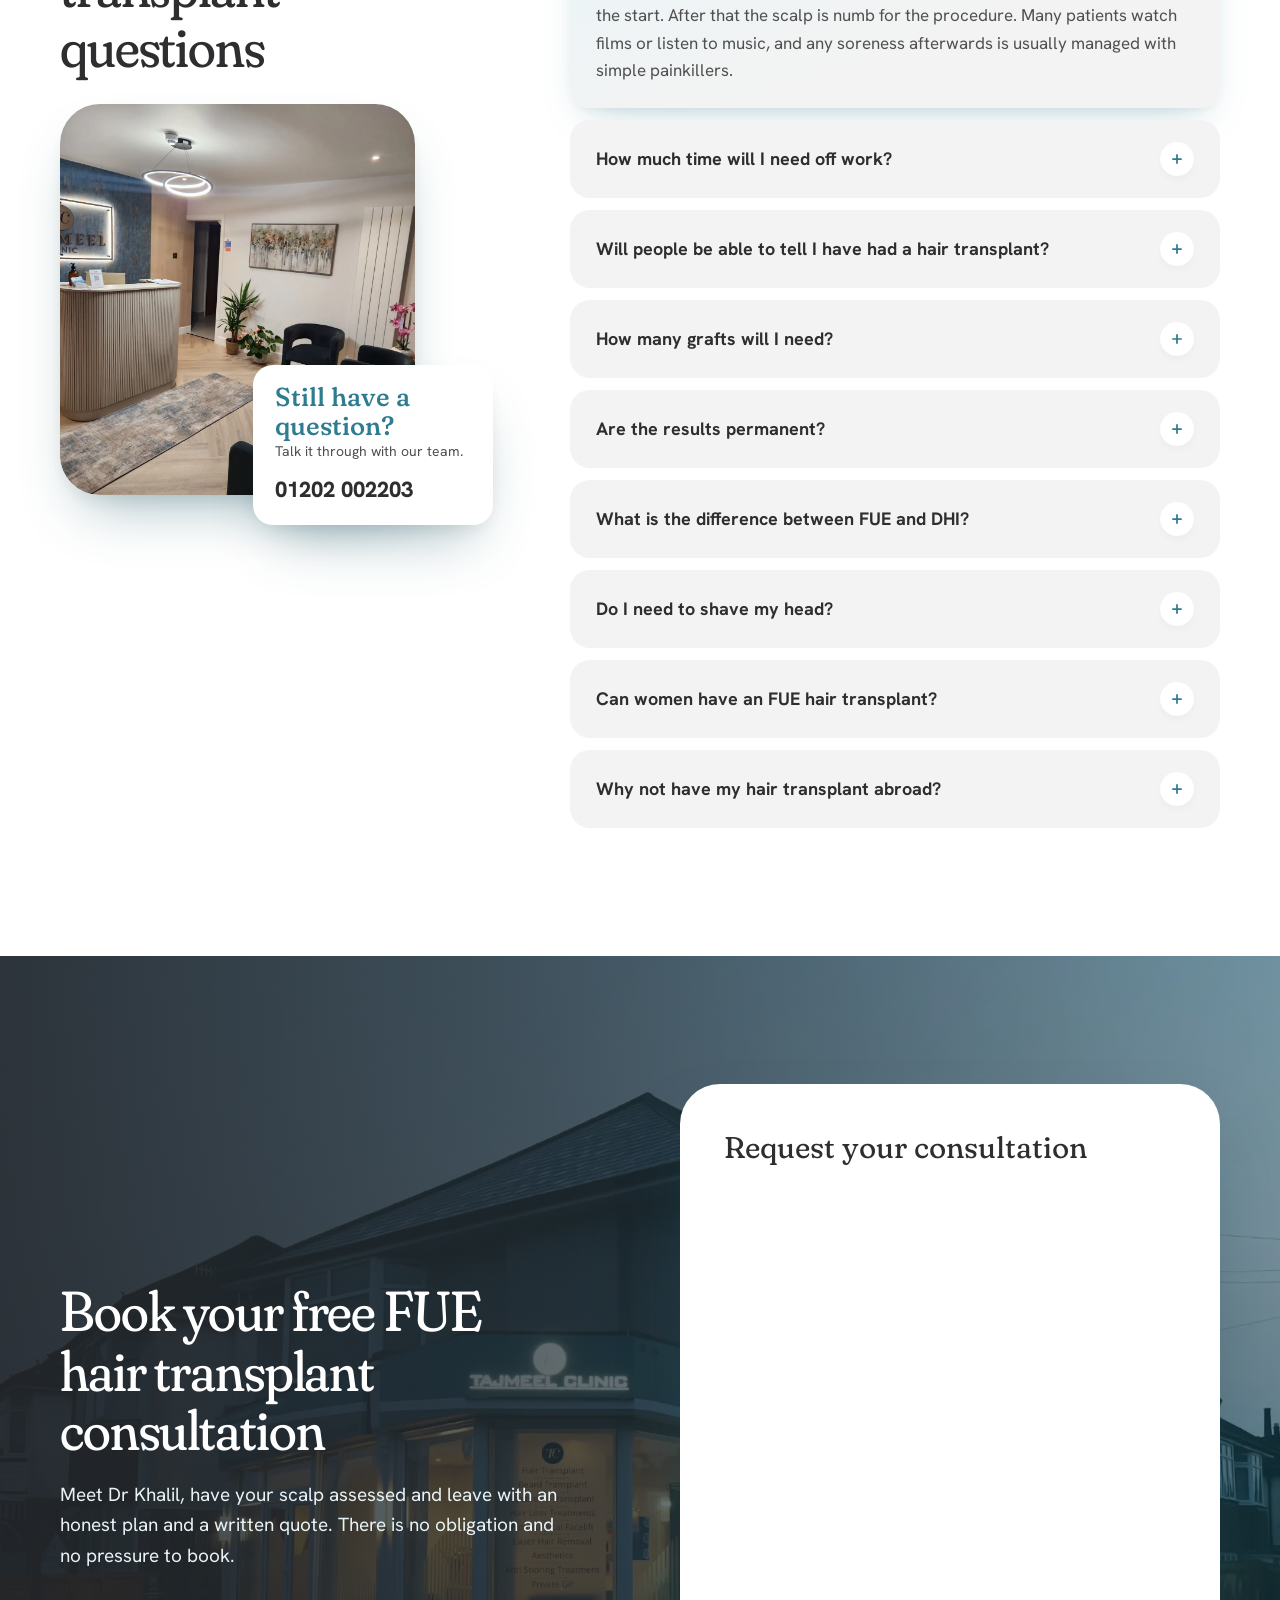
==== commit eba22d22: "Replace booking form with the GoHighLevel LP Form embed Embed the GHL LP Form inline inside the exis" ====
--- a/index.html
+++ b/index.html
@@ -635,37 +635,28 @@
       </ul>
     </div>
 
-    <form class="form" id="booking-form" novalidate>
+    <div class="form form--embed">
       <h3>Request your consultation</h3>
-      <div class="form__row">
-        <label>First name<input name="first_name" autocomplete="given-name" required></label>
-        <label>Last name<input name="last_name" autocomplete="family-name" required></label>
-      </div>
-      <div class="form__row">
-        <label>Email<input type="email" name="email" autocomplete="email" required></label>
-        <label>Phone<input type="tel" name="phone" autocomplete="tel" required></label>
-      </div>
-      <label>How did you hear about us?
-        <select name="source" required>
-          <option value="">Choose an option</option>
-          <option>Google search</option>
-          <option>Google Maps</option>
-          <option>Facebook</option>
-          <option>Instagram</option>
-          <option>TikTok</option>
-          <option>Doctify</option>
-          <option>WhatClinic</option>
-          <option>Trustpilot</option>
-          <option>Recommended by a friend or family member</option>
-          <option>Other</option>
-        </select>
-      </label>
-      <label>Message<textarea name="message" rows="4" placeholder="Tell us about your hair loss and any questions you have"></textarea></label>
-      <label class="form__check"><input type="checkbox" name="consent" required> I agree to Tajmeel Clinic contacting me about my enquiry.</label>
-      <input type="text" name="company" class="hp" tabindex="-1" autocomplete="off" aria-hidden="true">
-      <button class="btn btn--primary btn--block btn--lg" type="submit">Request my consultation</button>
-      <p class="form__status" role="status" aria-live="polite"></p>
-    </form>
+      <iframe
+        src="https://api.leadconnectorhq.com/widget/form/hCMOEfQOkJV4tt1LAoVx"
+        style="width:100%;height:671px;border:none;border-radius:12px"
+        id="inline-hCMOEfQOkJV4tt1LAoVx"
+        data-layout="{'id':'INLINE'}"
+        data-trigger-type="alwaysShow"
+        data-trigger-value=""
+        data-activation-type="alwaysActivated"
+        data-activation-value=""
+        data-deactivation-type="neverDeactivate"
+        data-deactivation-value=""
+        data-form-name="LP Form"
+        data-height="671"
+        data-layout-iframe-id="inline-hCMOEfQOkJV4tt1LAoVx"
+        data-form-id="hCMOEfQOkJV4tt1LAoVx"
+        data-cookie-consent="true"
+        data-cookie-consent-provider="auto"
+        title="Request your consultation">
+      </iframe>
+    </div>
   </div>
 </section>
 
@@ -713,6 +704,7 @@
   </video>
 </dialog>
 
+<script src="https://link.msgsndr.com/js/form_embed.js" defer></script>
 <script src="js/main.js" defer></script>
 </body>
 </html>
--- a/css/style.css
+++ b/css/style.css
@@ -869,3 +869,68 @@
   .ticker { overflow-x: auto; }
   .hero__line path { stroke-dashoffset: 0; }
 }
+
+/* =========================================================
+   Thank you page
+   ========================================================= */
+.ty-hdr .hdr__in { justify-content: space-between; }
+.ty-hdr__phone { text-decoration: none; }
+.ty { position: relative; isolation: isolate; overflow: hidden; padding: calc(var(--hdr-h) + 64px) 0 var(--sec-y);
+  background: radial-gradient(120% 90% at 85% 40%, #CFE8EE 0%, rgba(213, 234, 239, 0) 60%), linear-gradient(115deg, #F6F7F7 0%, #EEF4F6 45%, #D5EAEF 100%); }
+.ty__grid { display: grid; grid-template-columns: 1.05fr .95fr; gap: clamp(40px, 6vw, 96px); align-items: center; }
+.ty__tick { display: grid; place-items: center; width: 64px; height: 64px; margin-bottom: 22px; border-radius: 50%; background: var(--grad-cta); box-shadow: var(--sh-lift); animation: tyPop .7s cubic-bezier(.2, 1.4, .4, 1) both; }
+.ty__tick svg { width: 30px; height: 30px; fill: none; stroke: var(--white); stroke-width: 3; stroke-linecap: round; stroke-linejoin: round; stroke-dasharray: 30; stroke-dashoffset: 30; animation: tyDraw .6s .45s ease forwards; }
+@keyframes tyPop { from { transform: scale(.4); opacity: 0; } }
+@keyframes tyDraw { to { stroke-dashoffset: 0; } }
+.ty h1 { font-size: clamp(38px, 4.4vw, 62px); margin-bottom: 18px; max-width: 15ch; }
+.ty__lede { font-size: 20px; max-width: 46ch; margin-bottom: 36px; }
+.ty__h2 { font-size: 26px; margin-bottom: 18px; }
+.ty__steps { counter-reset: t; display: grid; gap: 14px; margin-bottom: 34px; }
+.ty__steps li { counter-increment: t; position: relative; display: grid; gap: 2px; padding: 18px 20px 18px 72px; border-radius: var(--r-md); background: rgba(255, 255, 255, .78); backdrop-filter: blur(10px); box-shadow: var(--sh-soft); }
+.ty__steps li::before { content: counter(t); position: absolute; left: 18px; top: 50%; transform: translateY(-50%); width: 38px; height: 38px; border-radius: 50%; display: grid; place-items: center; font: 500 19px var(--f-display); color: var(--white); background: var(--grad-cta); }
+.ty__steps strong { color: var(--ink); font-size: 17px; }
+.ty__steps span { font-size: 15.5px; }
+.ty__call { display: flex; align-items: center; justify-content: space-between; gap: 18px; flex-wrap: wrap; padding: 22px 24px; border-radius: var(--r-lg); background: var(--white); box-shadow: var(--sh-lift); }
+.ty__call div { display: grid; gap: 2px; }
+.ty__call strong { font: 500 22px var(--f-display); font-variation-settings: "SOFT" 100; color: var(--ink); }
+.ty__call span { font-size: 15px; }
+.ty__media { position: relative; padding: 0 40px 80px 0; }
+.ty__main { border-radius: var(--r-xl) var(--r-xl) var(--r-xl) 120px; overflow: hidden; box-shadow: var(--sh-float); background: var(--white); }
+.ty__main img { width: 100%; aspect-ratio: 1000 / 1083; object-fit: cover; }
+.ty__seal { position: absolute; right: 0; top: -30px; width: 150px; height: 150px; padding: 14px; border-radius: 50%; background: var(--white); box-shadow: var(--sh-lift); animation: spin 40s linear infinite; }
+.ty__quote { position: absolute; left: -30px; bottom: 0; width: 280px; margin: 0; padding: 22px 22px 18px; border-radius: var(--r-lg) var(--r-lg) var(--r-lg) 6px; background: var(--grad-cta); color: var(--white); box-shadow: var(--sh-float); transform: rotate(-2deg); }
+.ty__quote p { margin: 0 0 10px; font: 400 21px/1.25 var(--f-display); font-variation-settings: "SOFT" 100; }
+.ty__quote cite { font-style: normal; font-weight: 700; font-size: 13px; color: #DDF0F4; }
+.ty-more { padding: var(--sec-y) 0; background: var(--white); }
+.ty-more h2 { margin-bottom: 32px; }
+.ty-more__grid { display: grid; grid-template-columns: repeat(3, 1fr); gap: 20px; }
+.ty-card { display: block; height: 100%; border-radius: var(--r-lg); overflow: hidden; background: var(--mist); box-shadow: var(--sh-soft); text-decoration: none; color: var(--slate); transition: transform .3s ease, box-shadow .3s ease; }
+.ty-card:hover { transform: translateY(-4px); box-shadow: var(--sh-lift); }
+.ty-card img { width: 100%; aspect-ratio: 16 / 10; object-fit: cover; }
+.ty-card span { display: grid; gap: 4px; padding: 20px 22px 24px; font-size: 15.5px; }
+.ty-card strong { color: var(--ink); font-size: 18px; }
+
+@media (max-width: 899px) {
+  .ty { padding-top: calc(var(--hdr-h) + 28px); }
+  .ty-hdr .hdr__logo { display: block !important; }
+  .ty-hdr .hdr__logo img { width: 92px; }
+  .ty-hdr .hdr__phone-num { font-size: 18px; }
+  .ty__grid { grid-template-columns: 1fr; }
+  .ty__lede { font-size: 18px; margin-bottom: 26px; }
+  .ty__steps li { padding: 16px 16px 16px 64px; }
+  .ty__steps li::before { left: 14px; }
+  .ty__call .btn { width: 100%; }
+  .ty__media { padding: 20px 20px 70px 0; max-width: 460px; }
+  .ty__seal { width: 104px; height: 104px; padding: 10px; top: 0; }
+  .ty__quote { left: 0; width: 230px; }
+  .ty__quote p { font-size: 18px; }
+  .ty-more__grid { grid-template-columns: 1fr; }
+  .ty-card { display: grid; grid-template-columns: 38% 1fr; align-items: center; }
+  .ty-card img { height: auto; aspect-ratio: 1 / 1; }
+  .ty-card span { padding: 14px 16px; font-size: 14px; }
+  .ty-card strong { font-size: 16px; }
+}
+
+/* GoHighLevel form embed inside the white booking card */
+.form--embed { gap: 10px; padding-bottom: clamp(14px, 2vw, 22px); }
+.form--embed iframe { display: block; width: 100%; min-height: 0; margin: 0; }
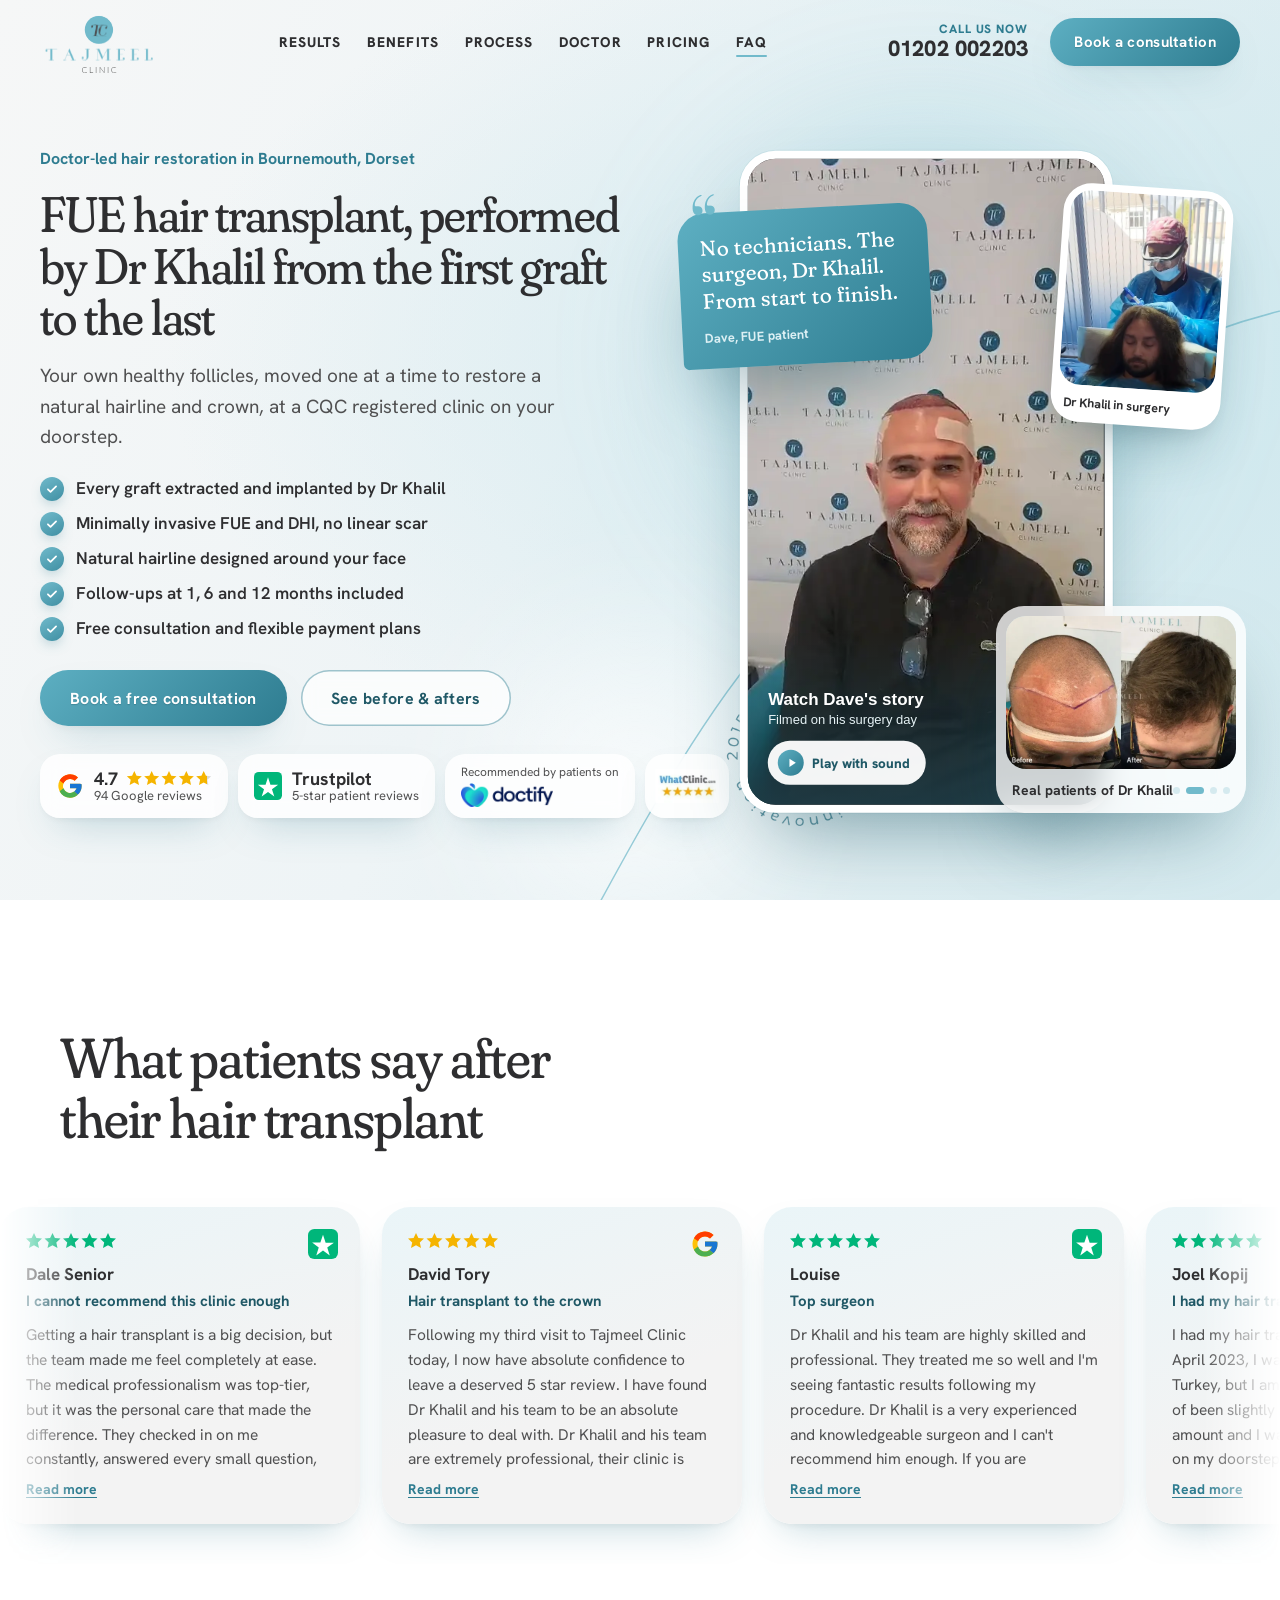
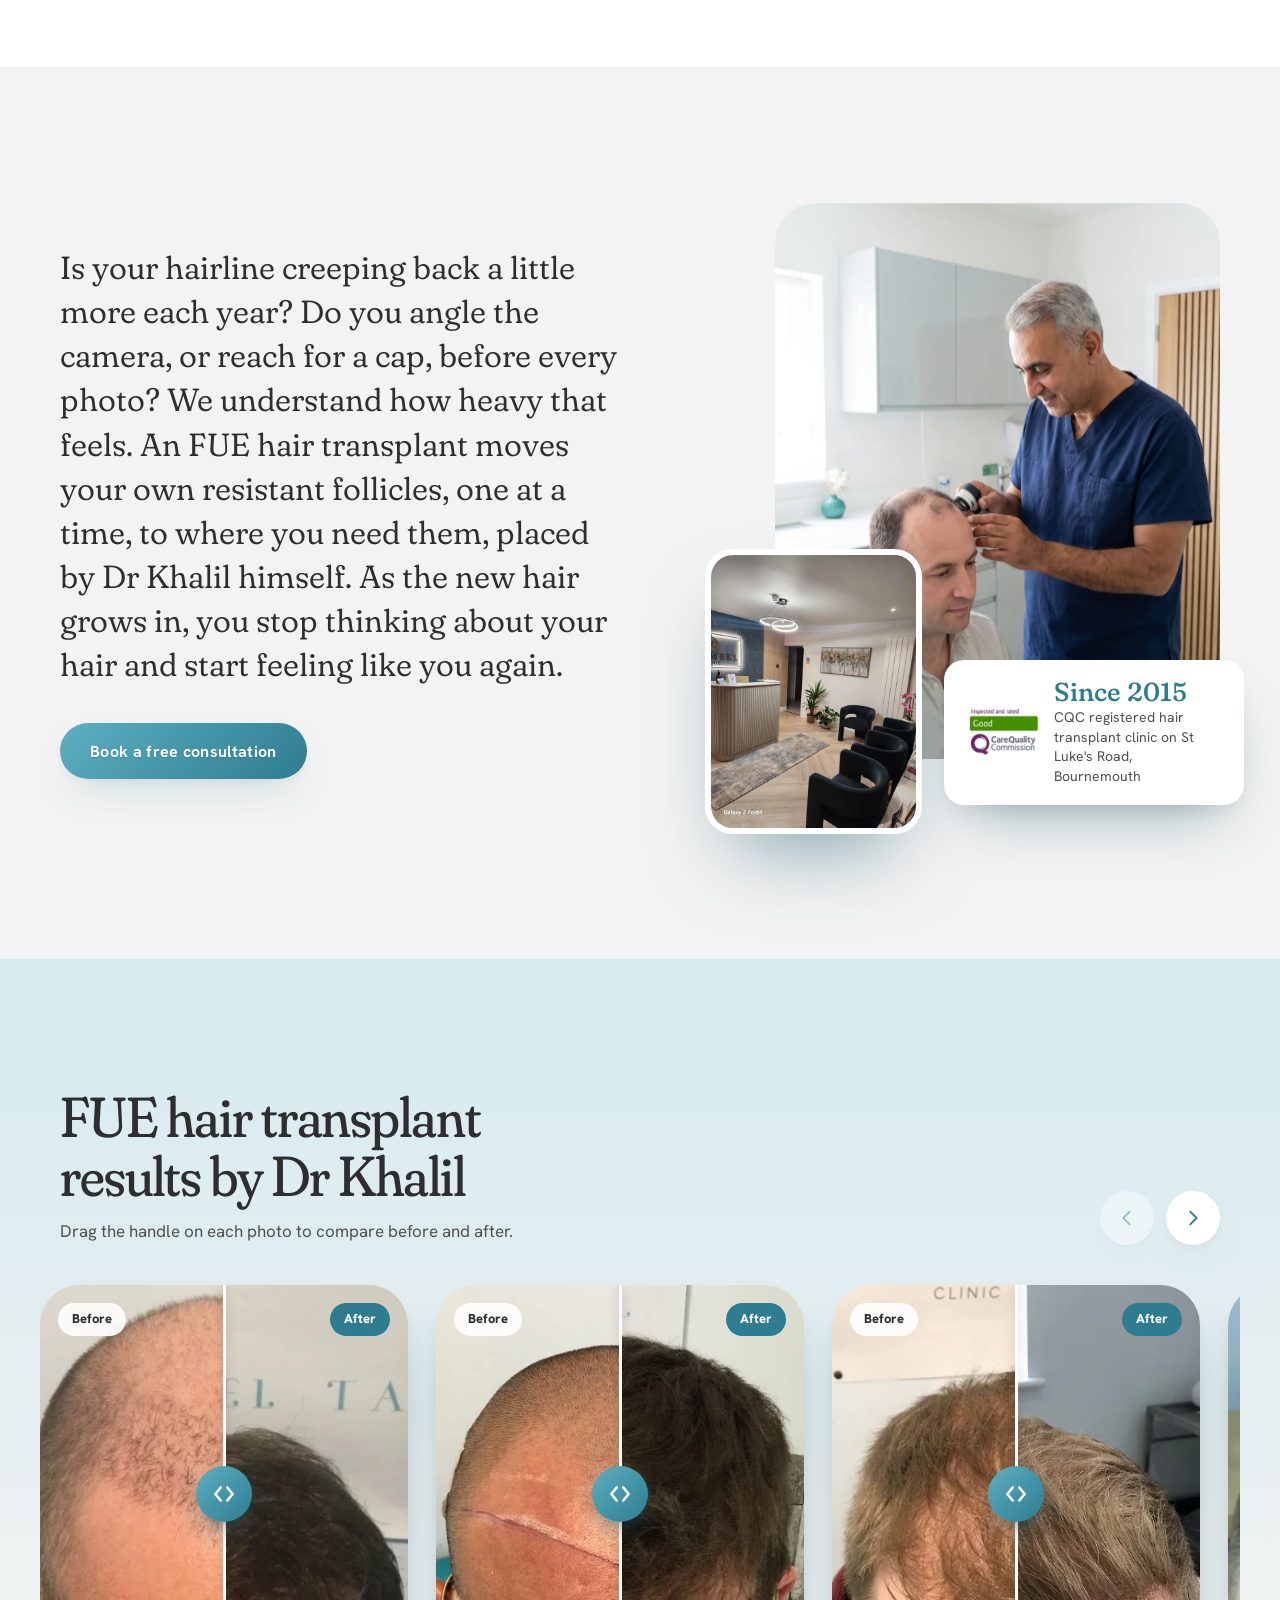
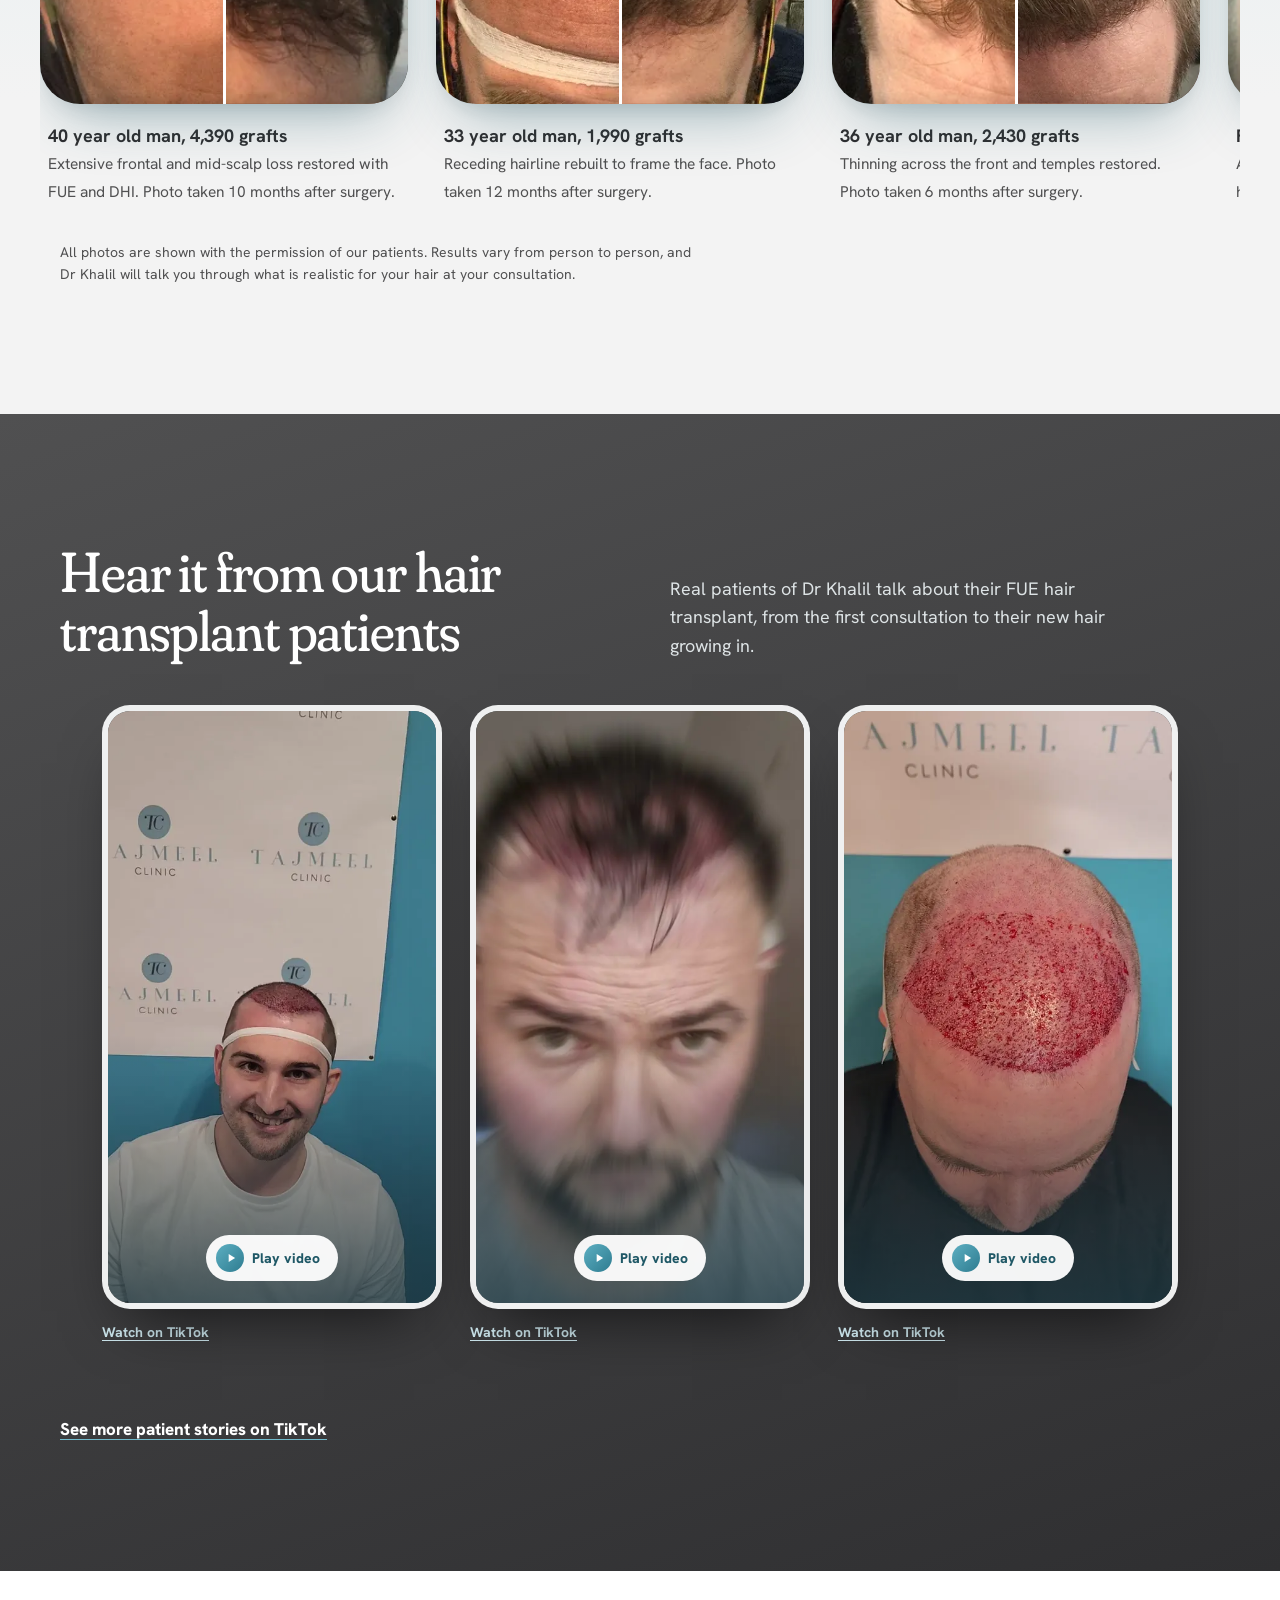
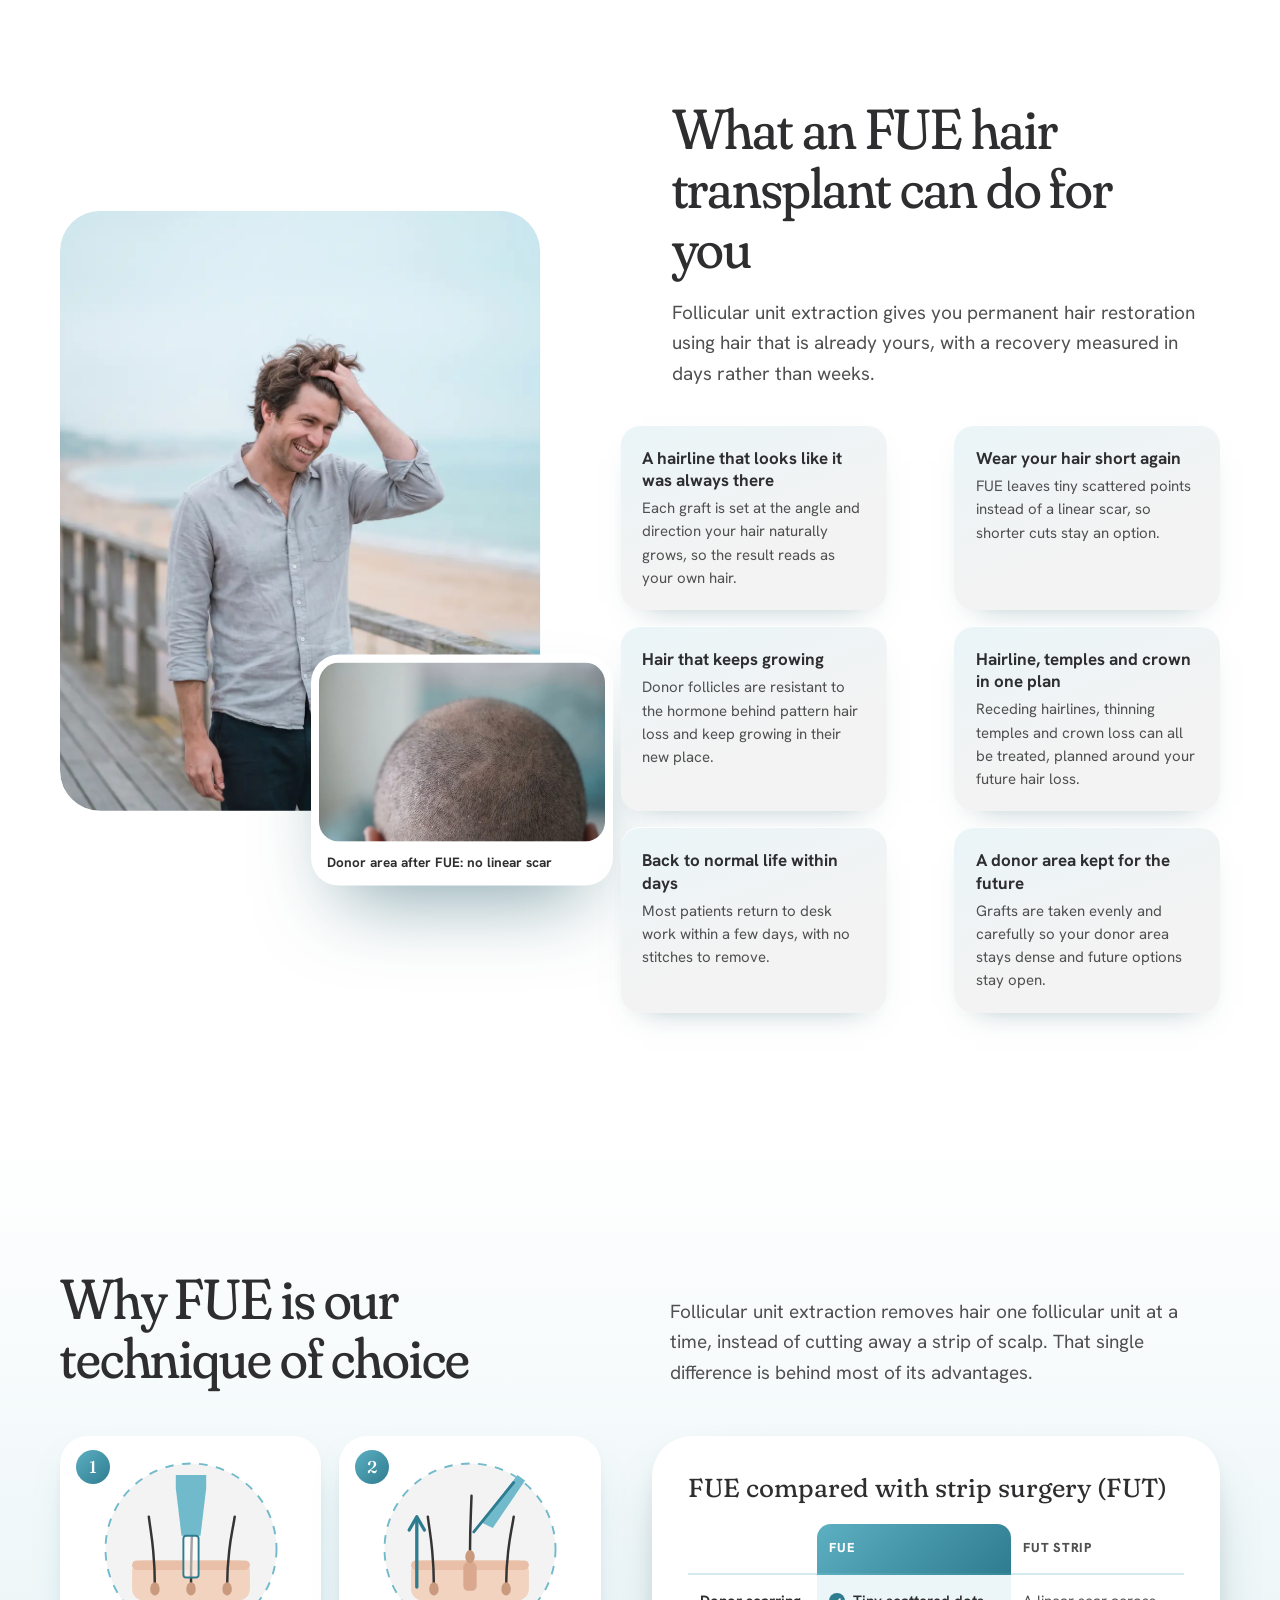
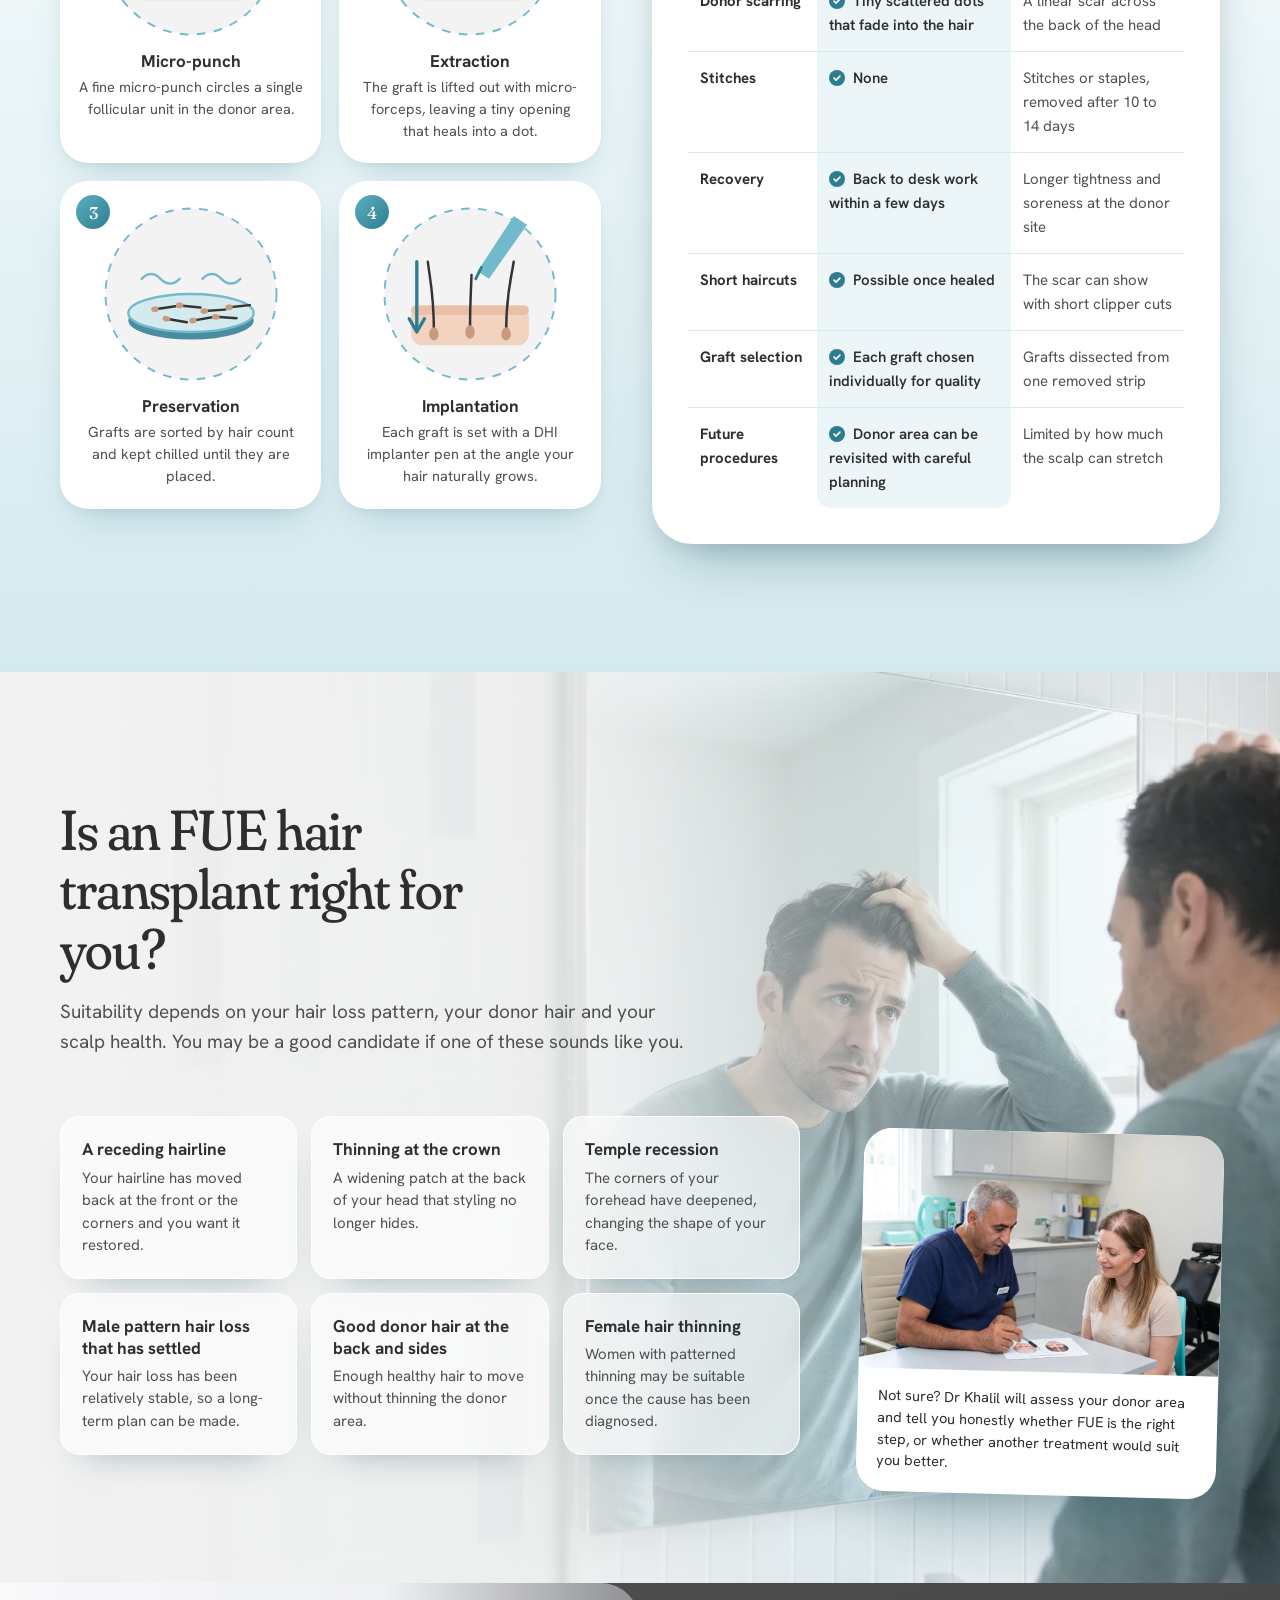
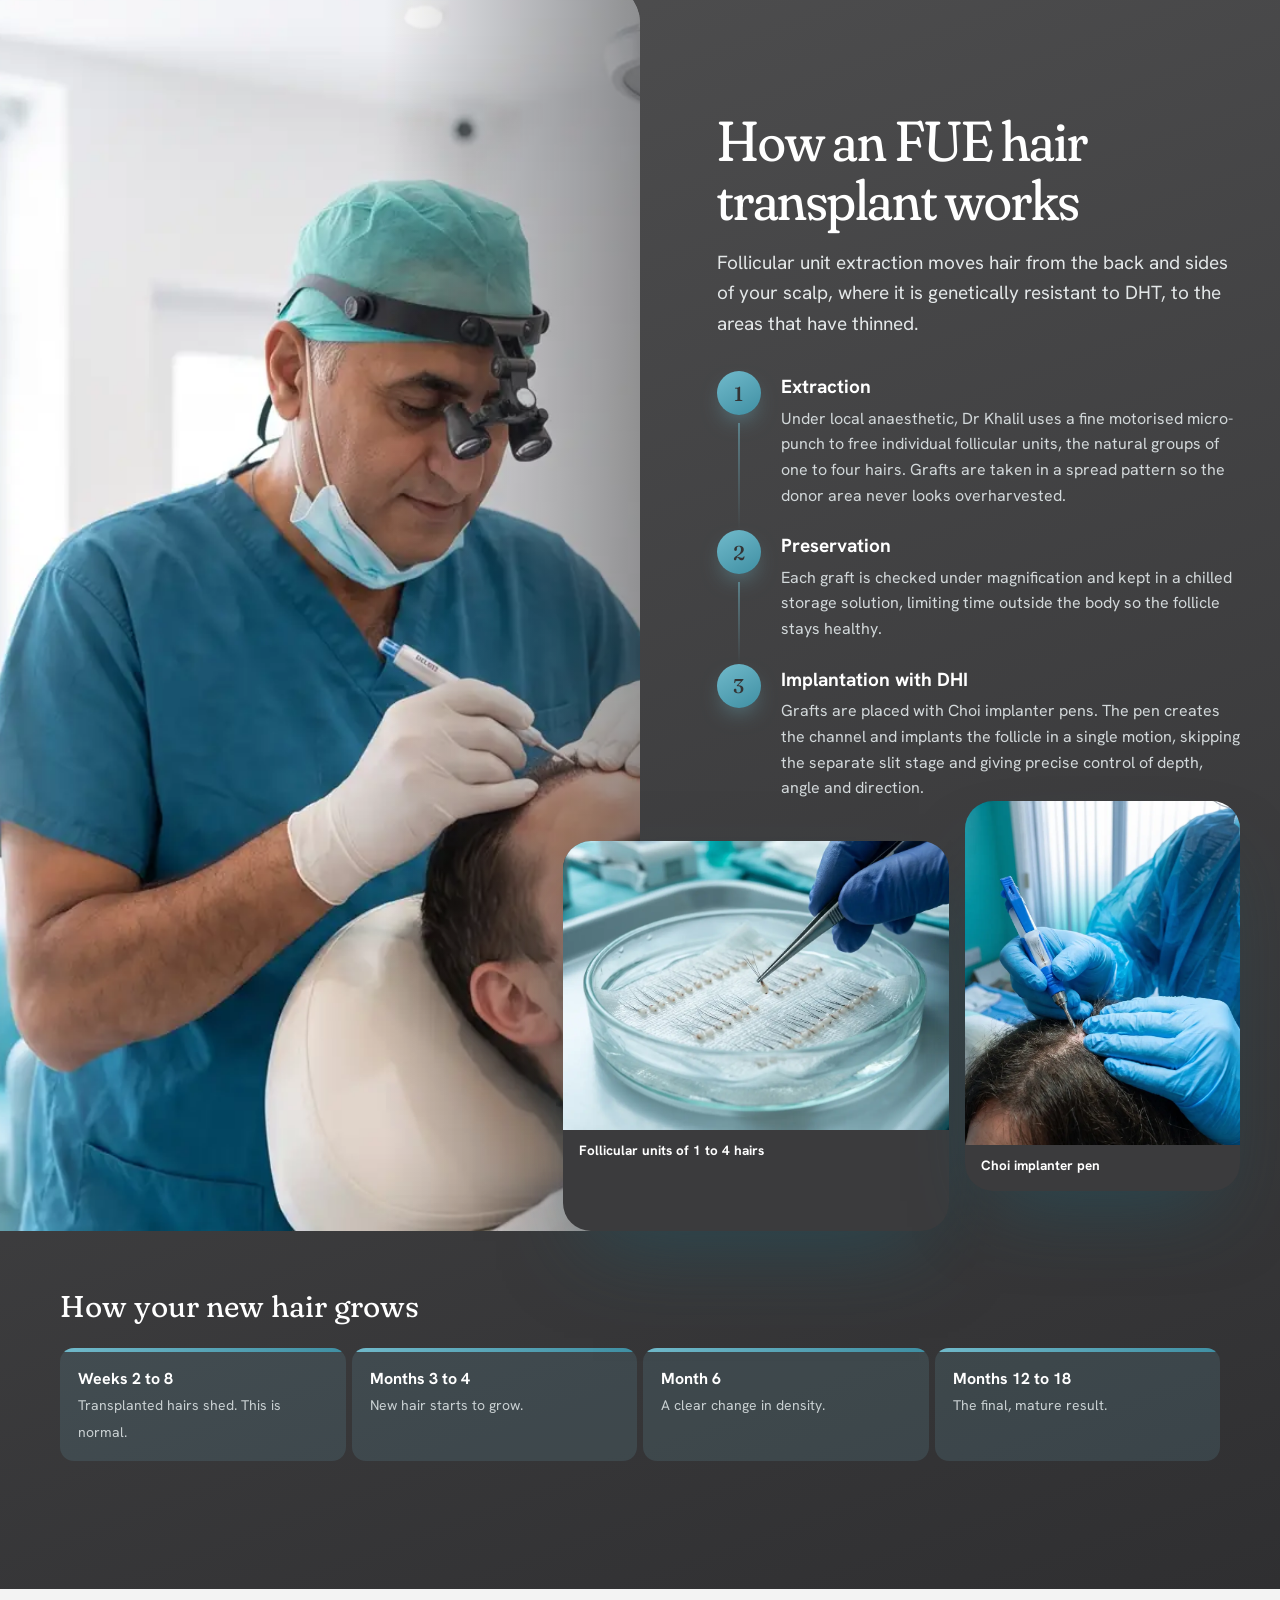
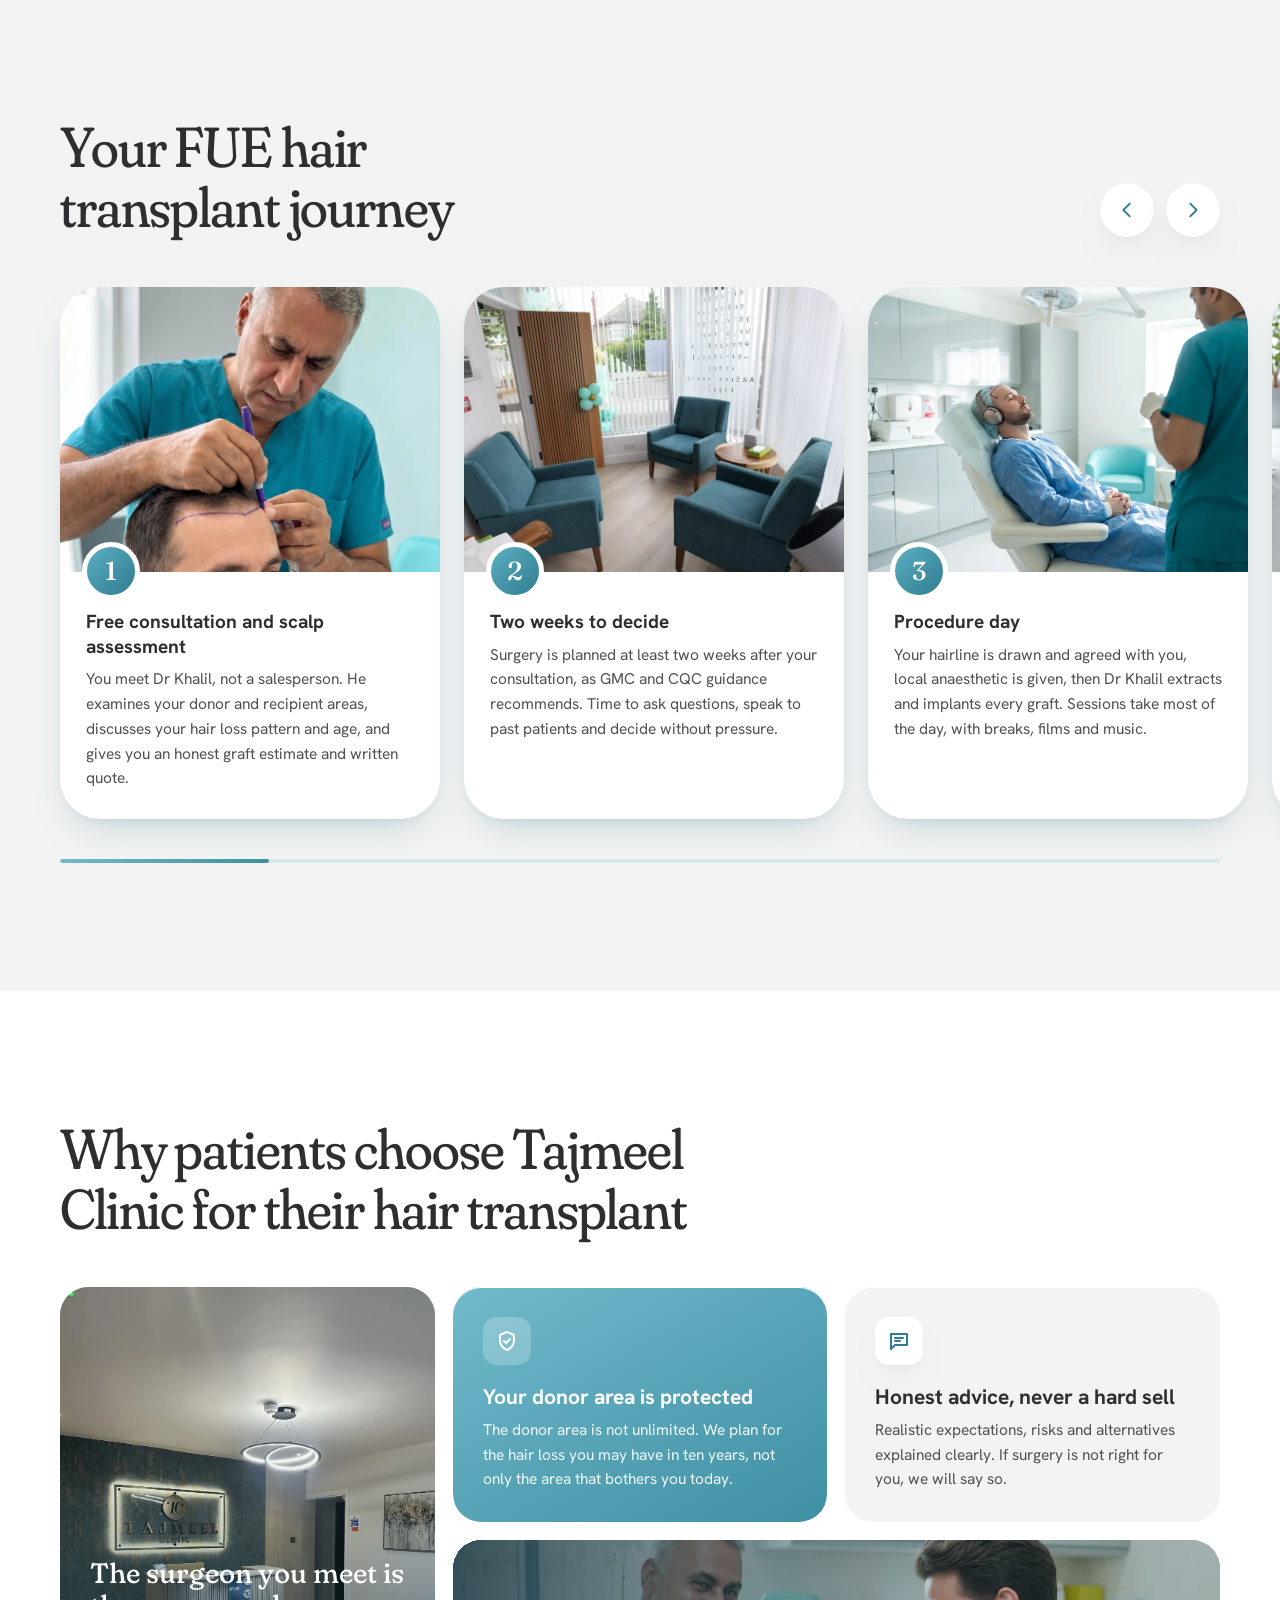
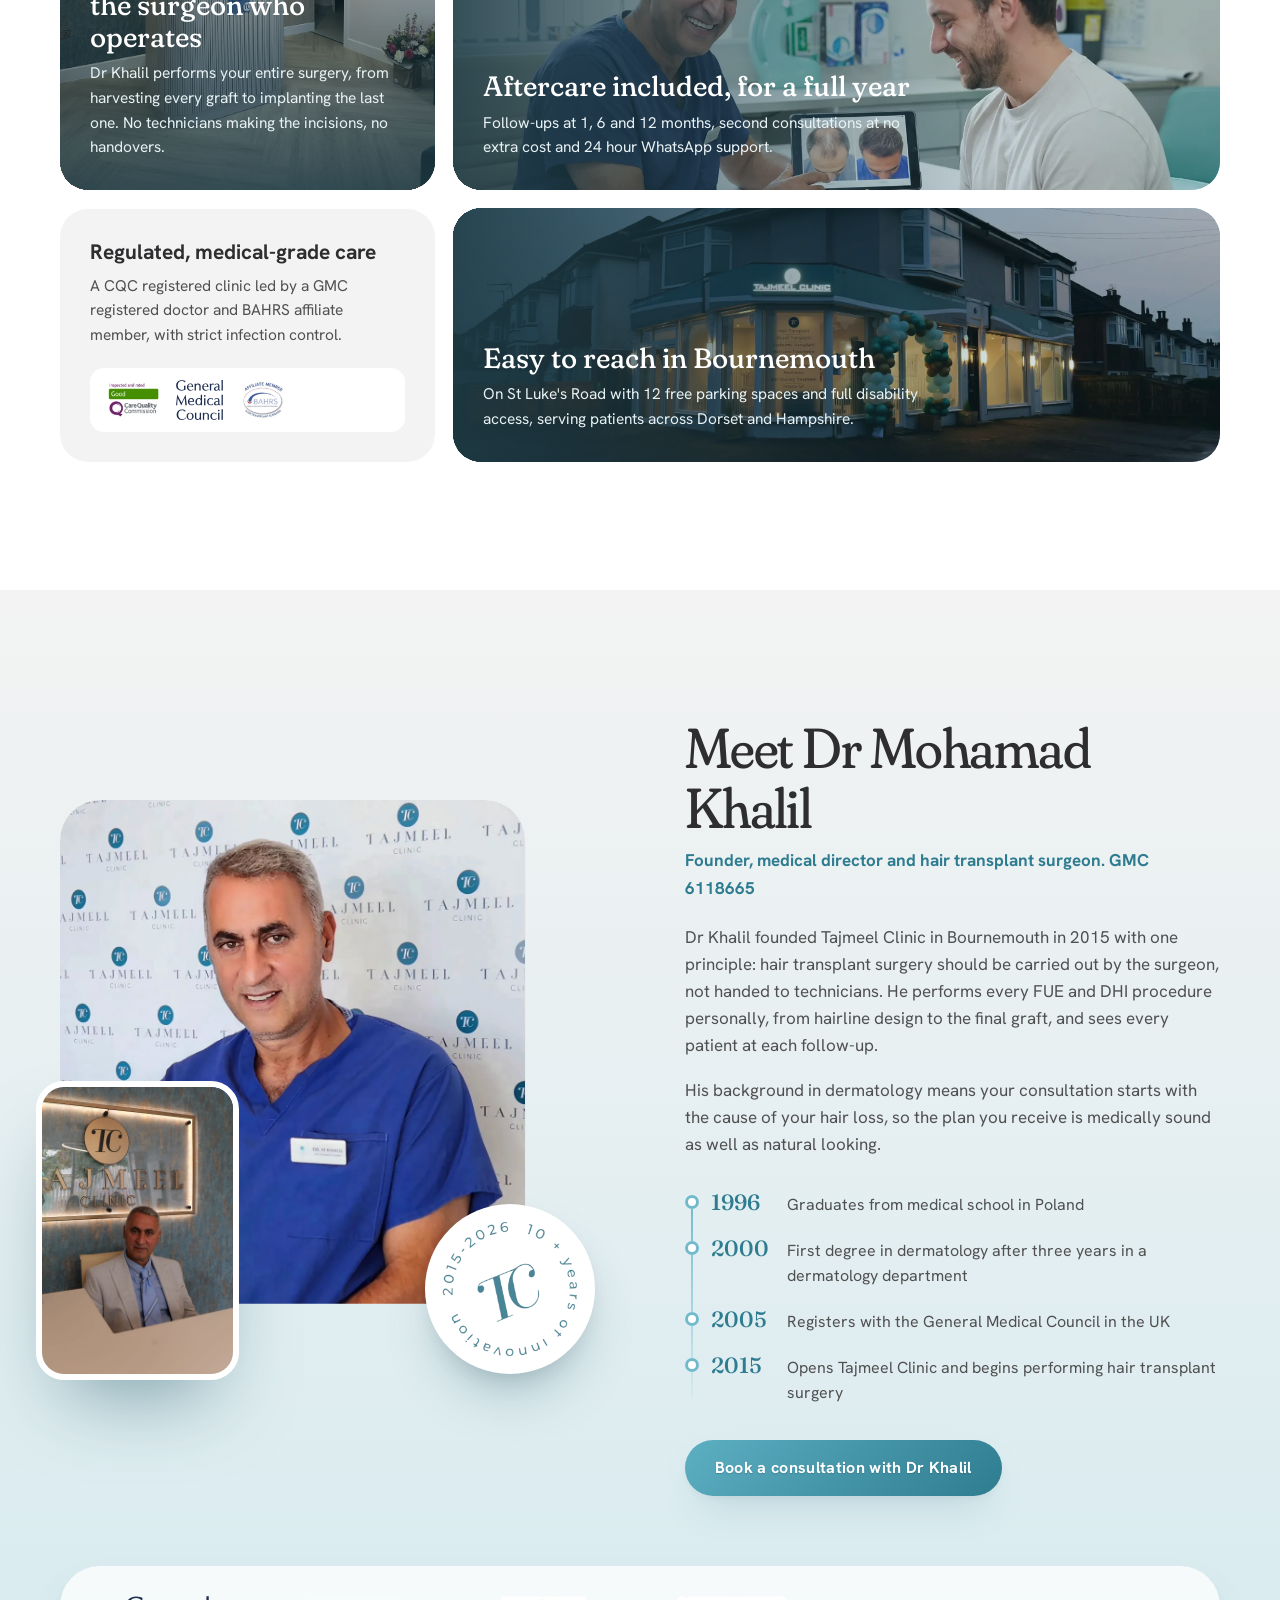
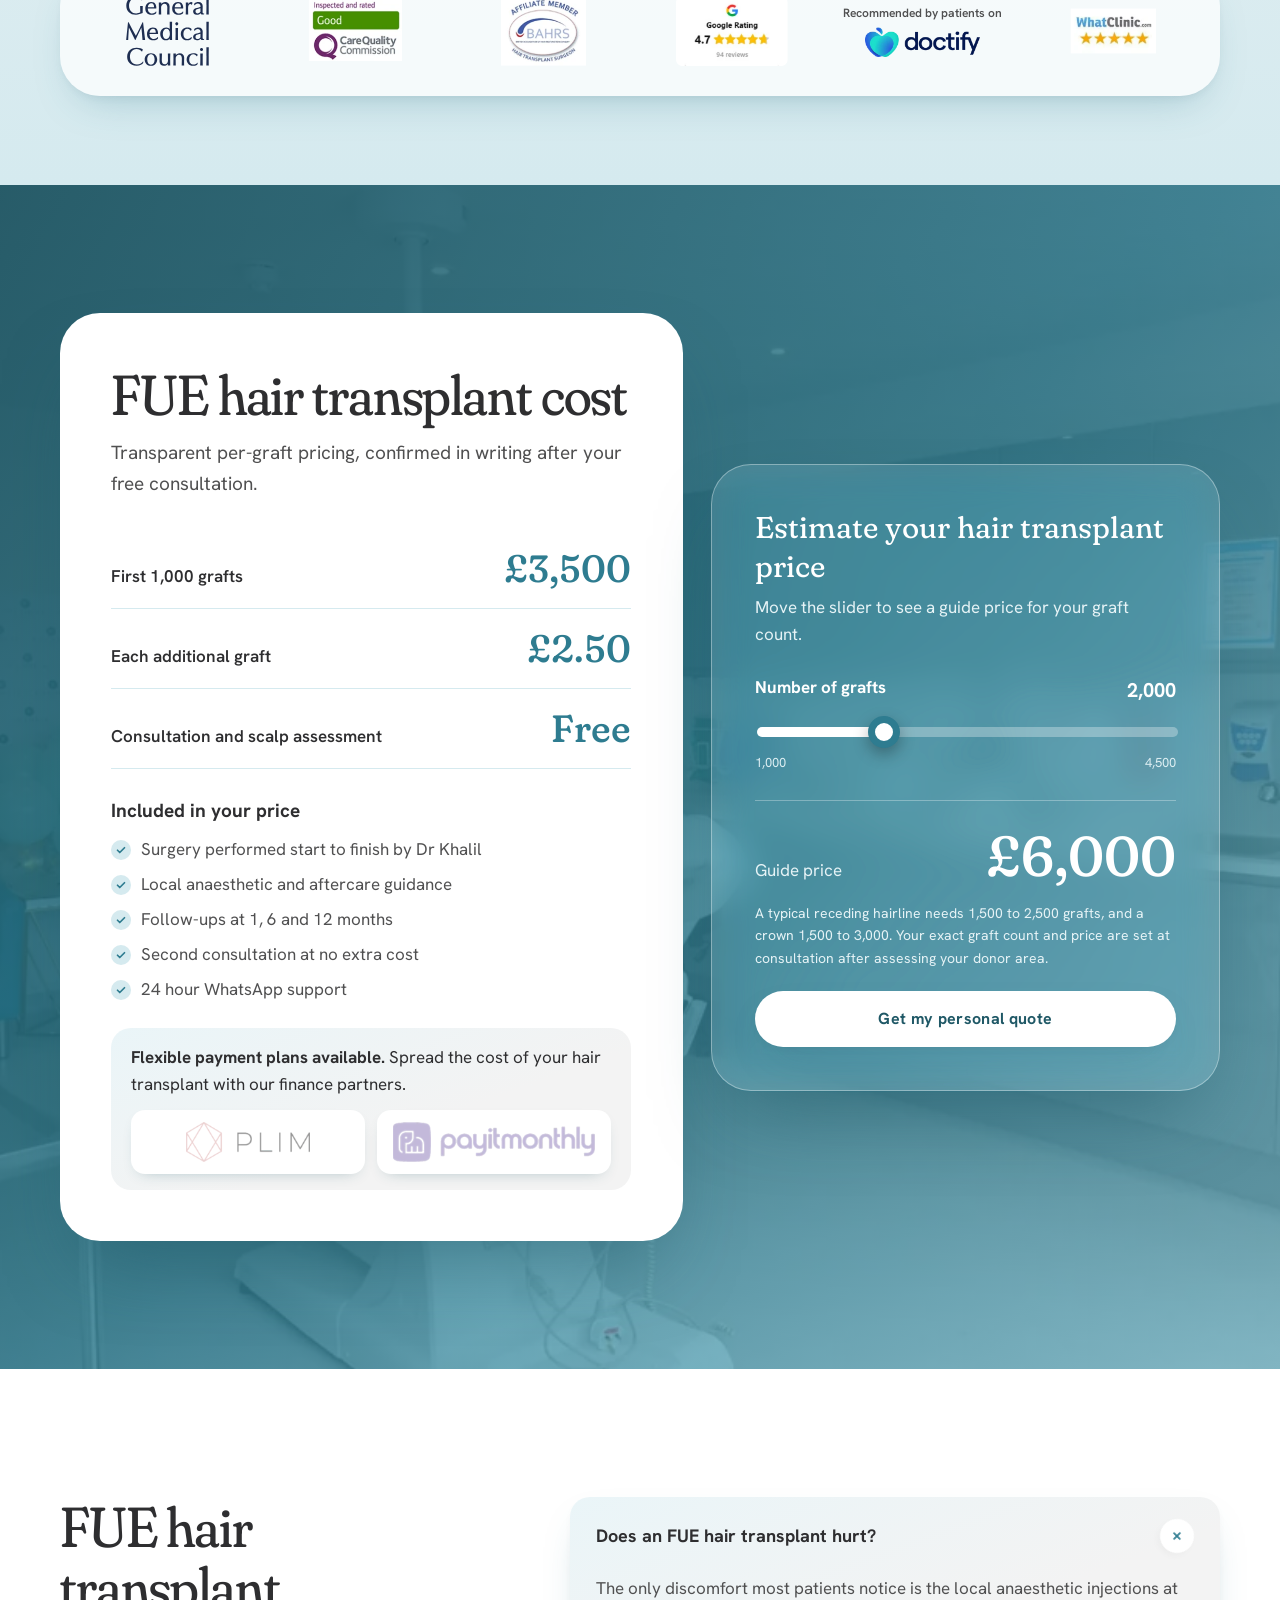
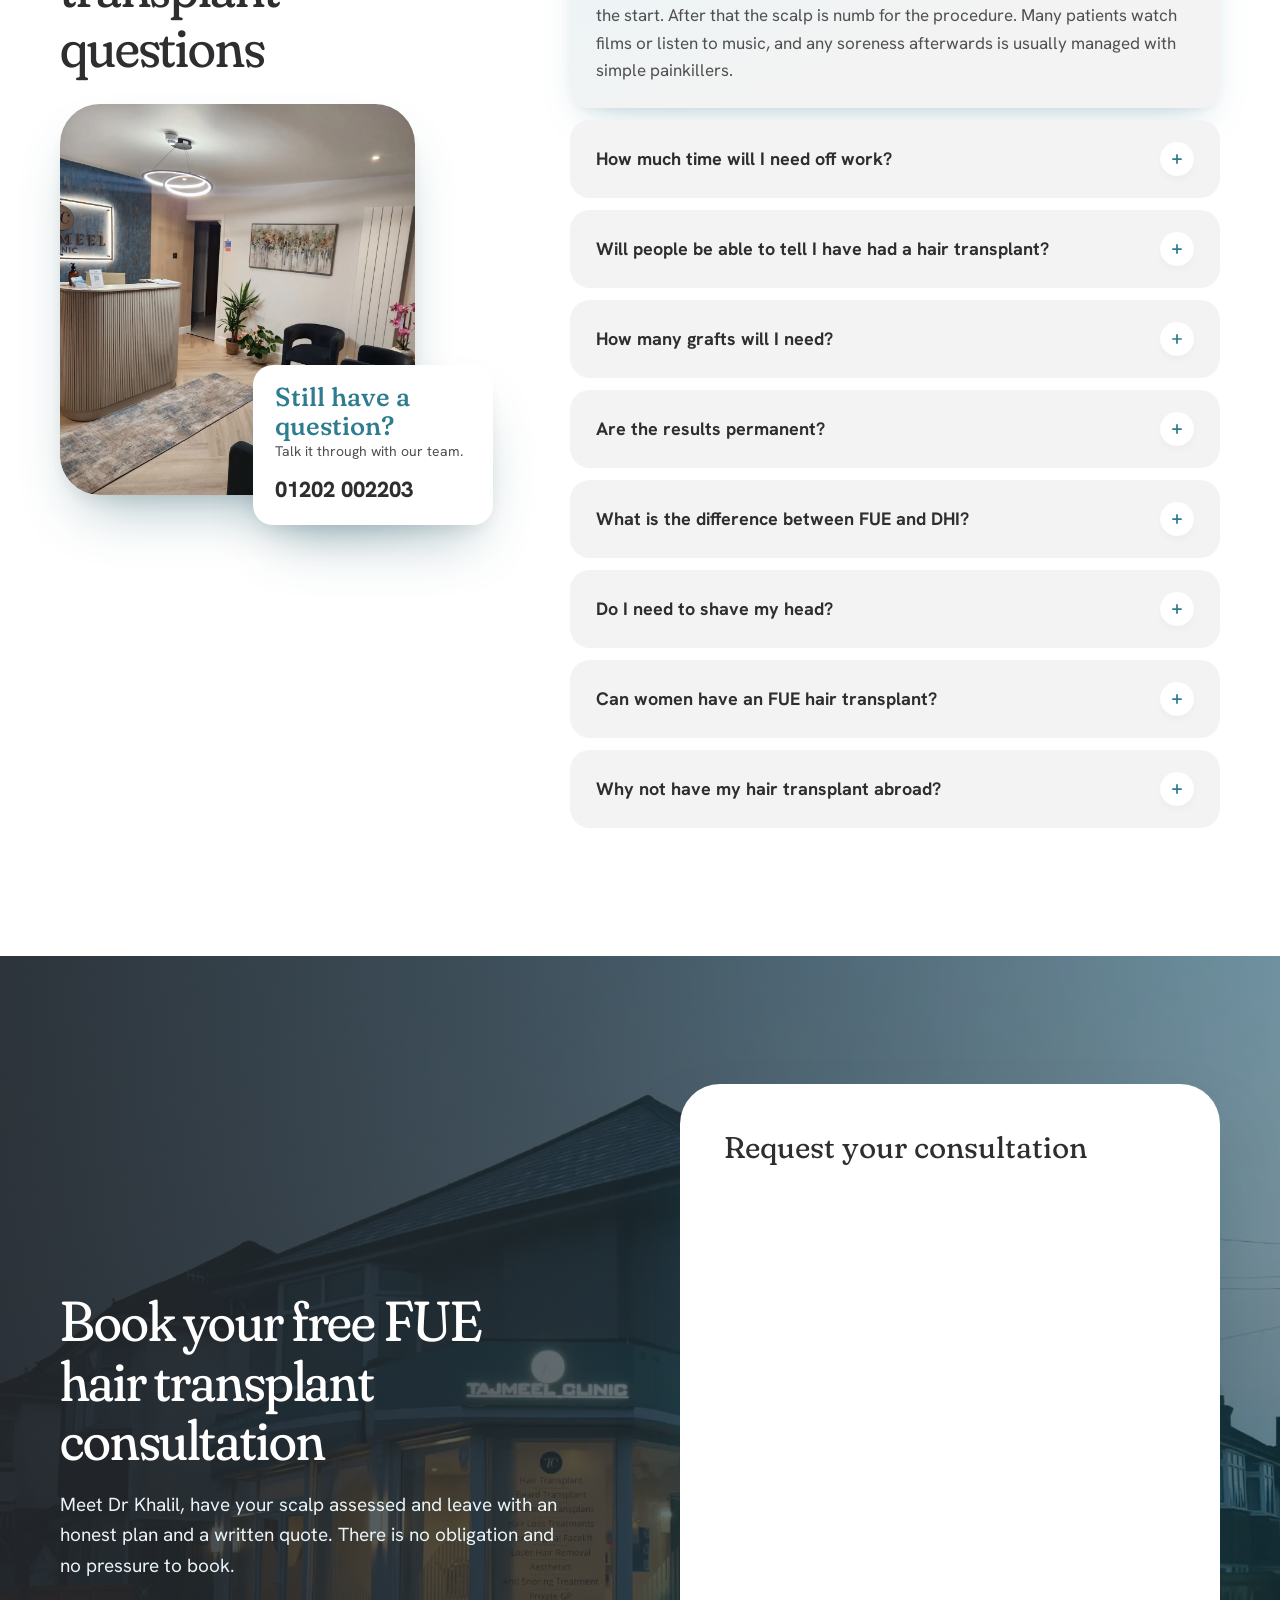
==== commit 52c64093: "Add Google Tag Manager GTM-TG9KV2WR to every page Paste the GTM snippet immediately after <head> on " ====
--- a/index.html
+++ b/index.html
@@ -1,6 +1,12 @@
 <!doctype html>
 <html lang="en-GB">
 <head>
+<script async src="https://www.googletagmanager.com/gtm.js?id=GTM-TG9KV2WR"></script>
+<script>
+  window.dataLayer = window.dataLayer || [];
+  function gtag(){dataLayer.push(arguments);}
+  gtag('js', new Date());
+</script>
 <meta charset="utf-8">
 <meta name="viewport" content="width=device-width, initial-scale=1, viewport-fit=cover">
 <meta name="robots" content="noindex, nofollow">
--- a/css/style.css
+++ b/css/style.css
@@ -932,5 +932,5 @@
 }
 
 /* GoHighLevel form embed inside the white booking card */
-.form--embed { gap: 10px; padding-bottom: clamp(14px, 2vw, 22px); }
+.form--embed { gap: clamp(20px, 2.4vw, 30px); padding-bottom: clamp(14px, 2vw, 22px); }
 .form--embed iframe { display: block; width: 100%; min-height: 0; margin: 0; }
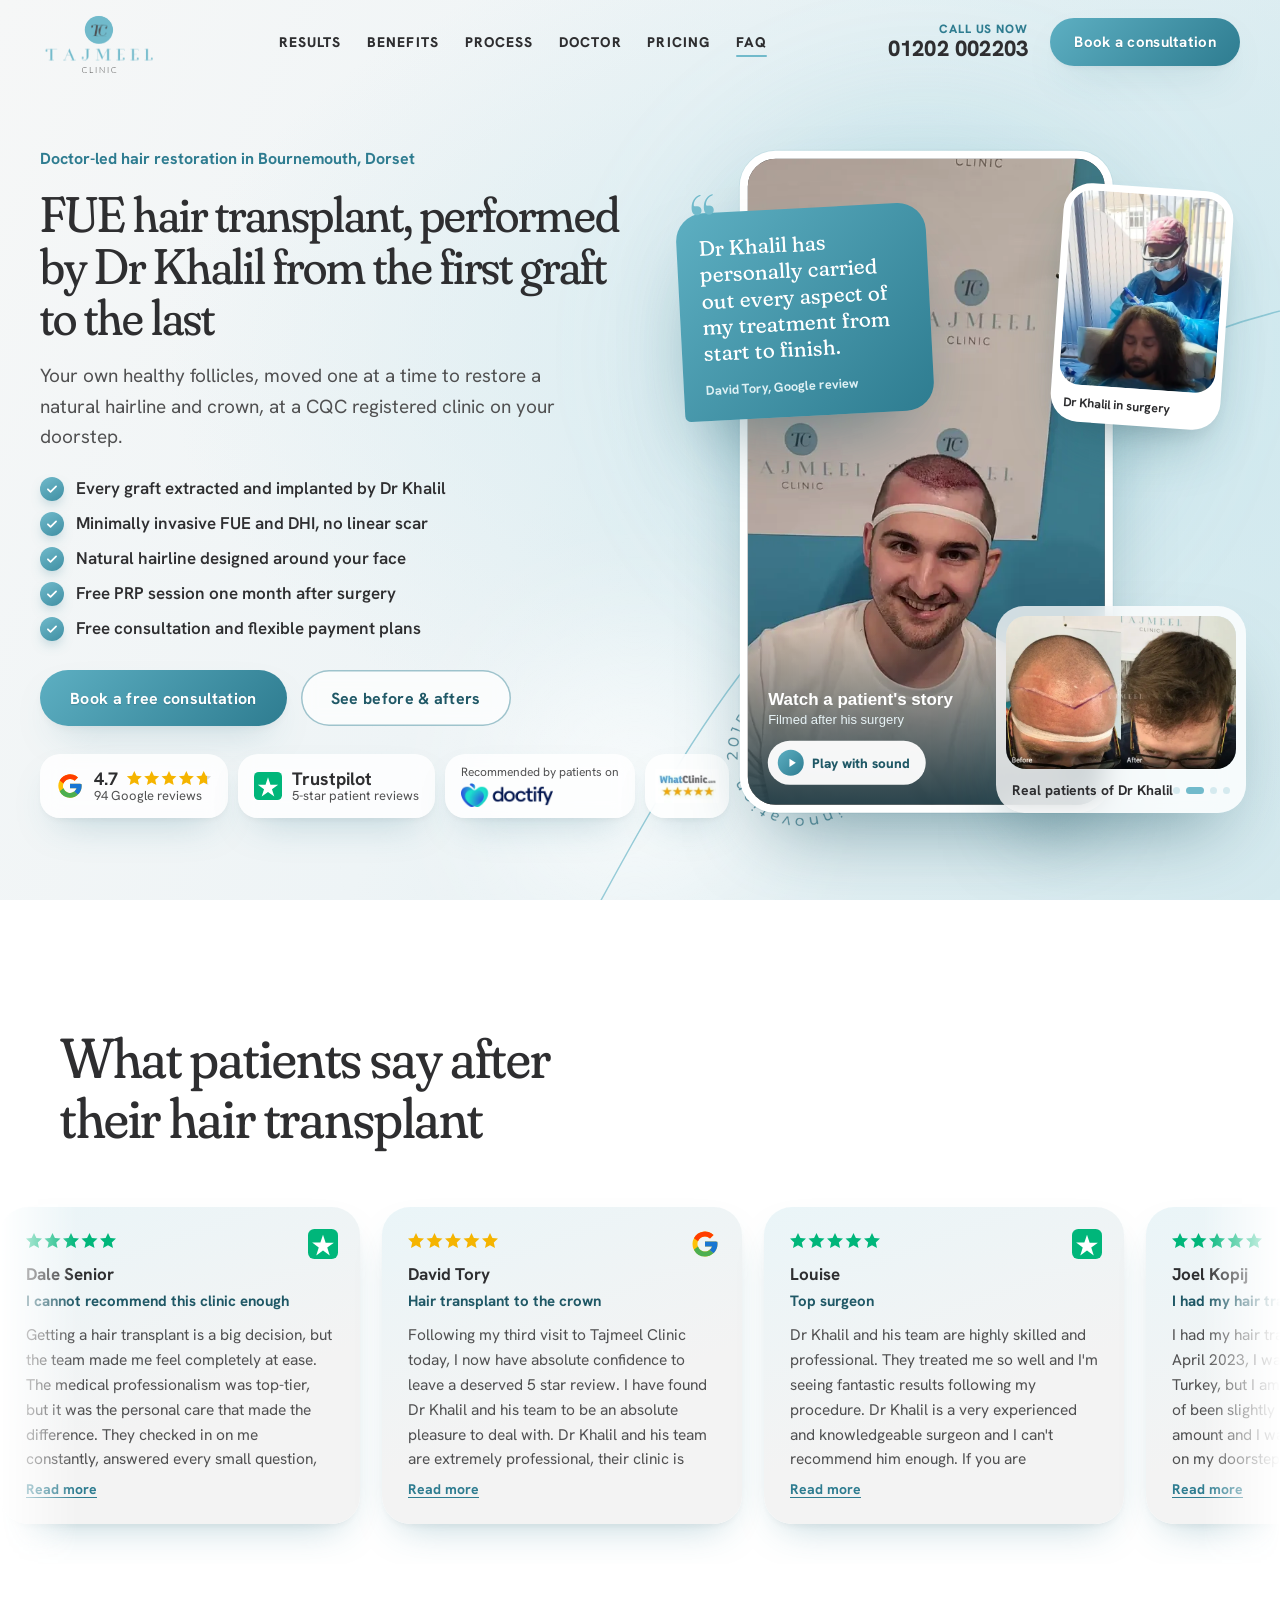
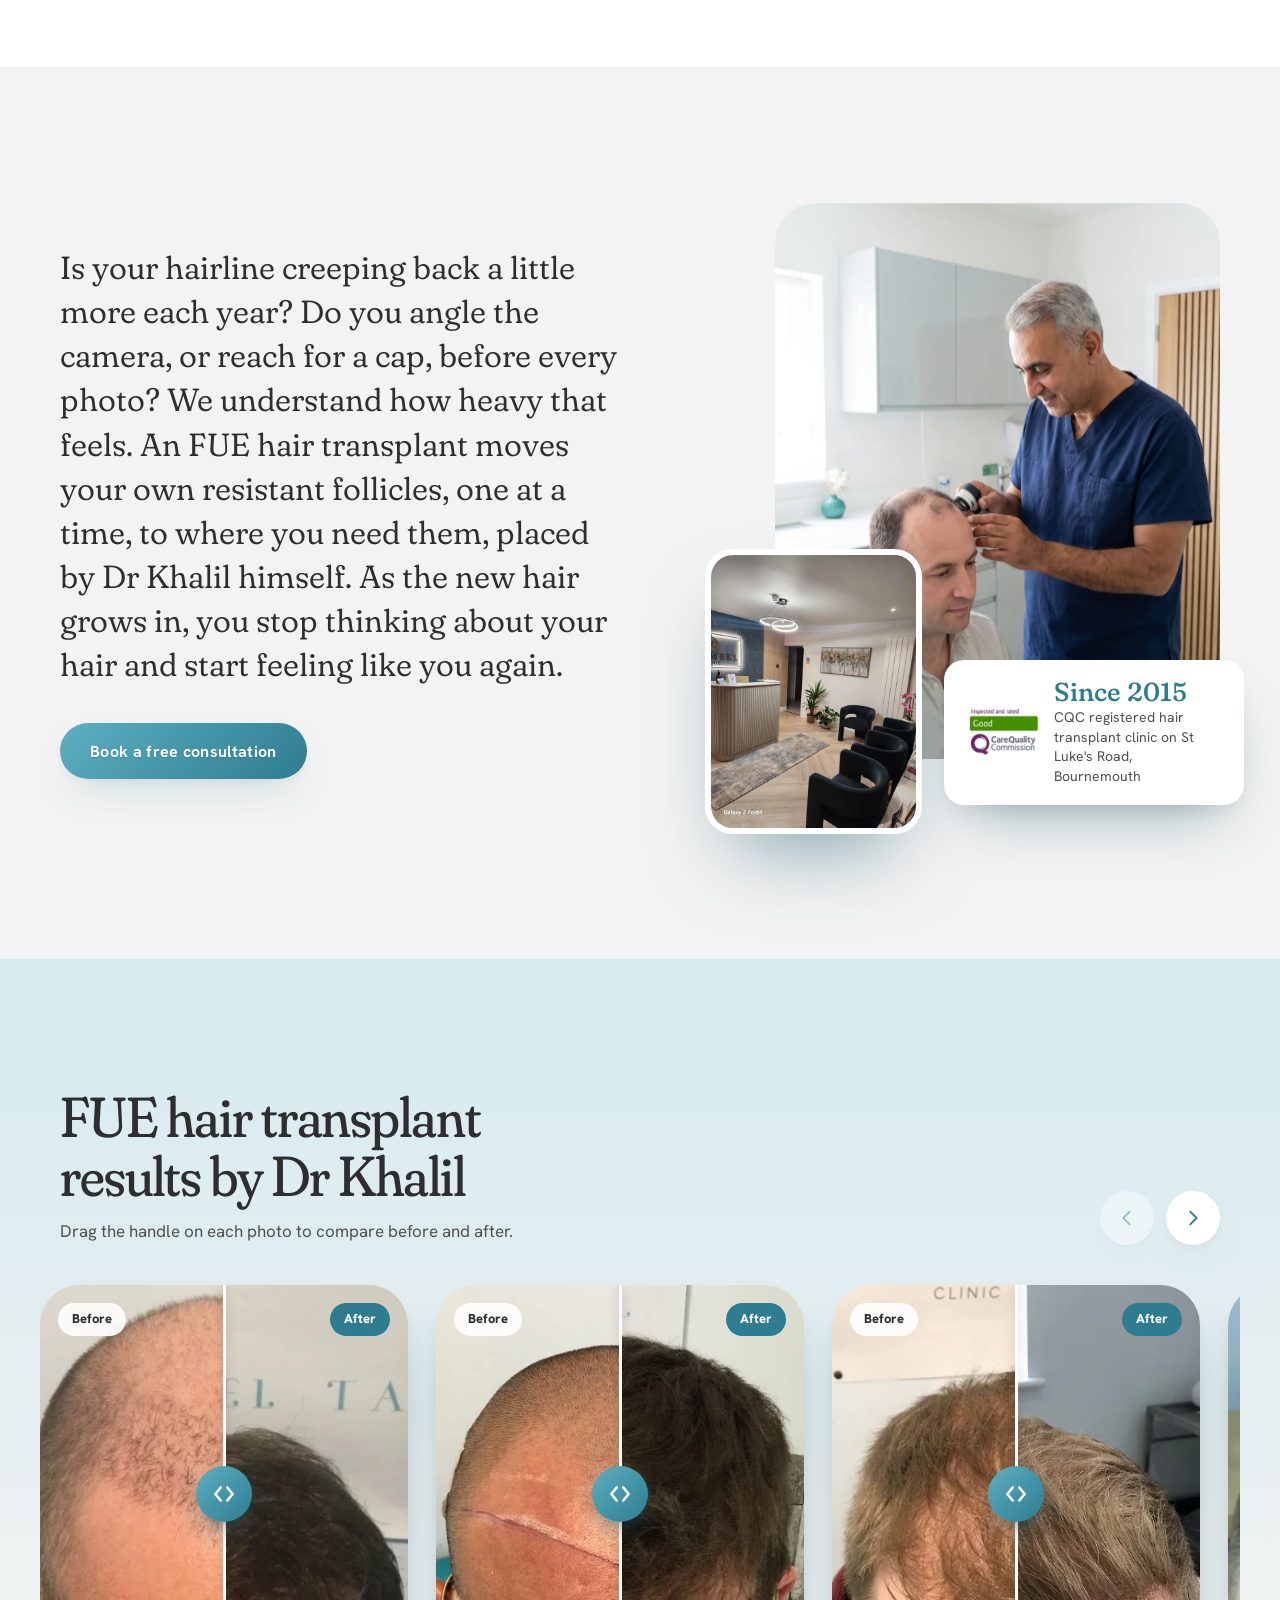
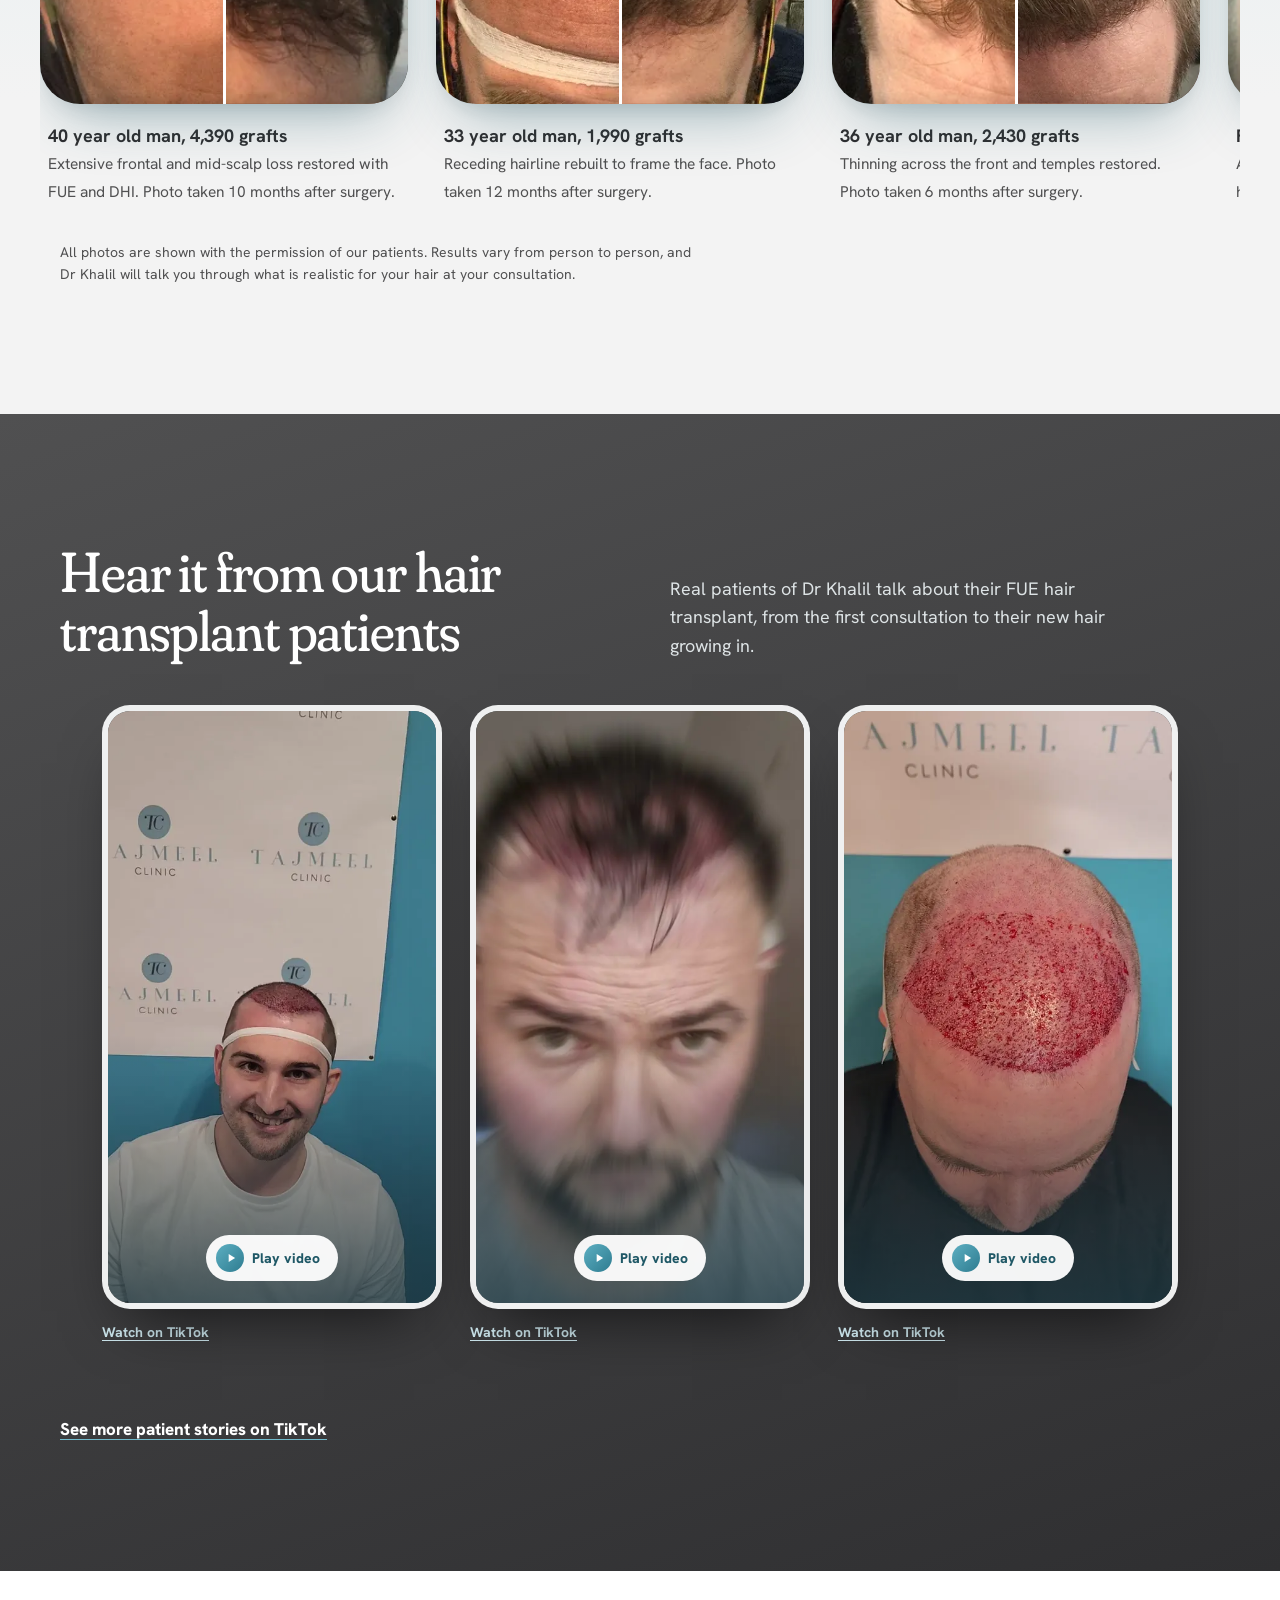
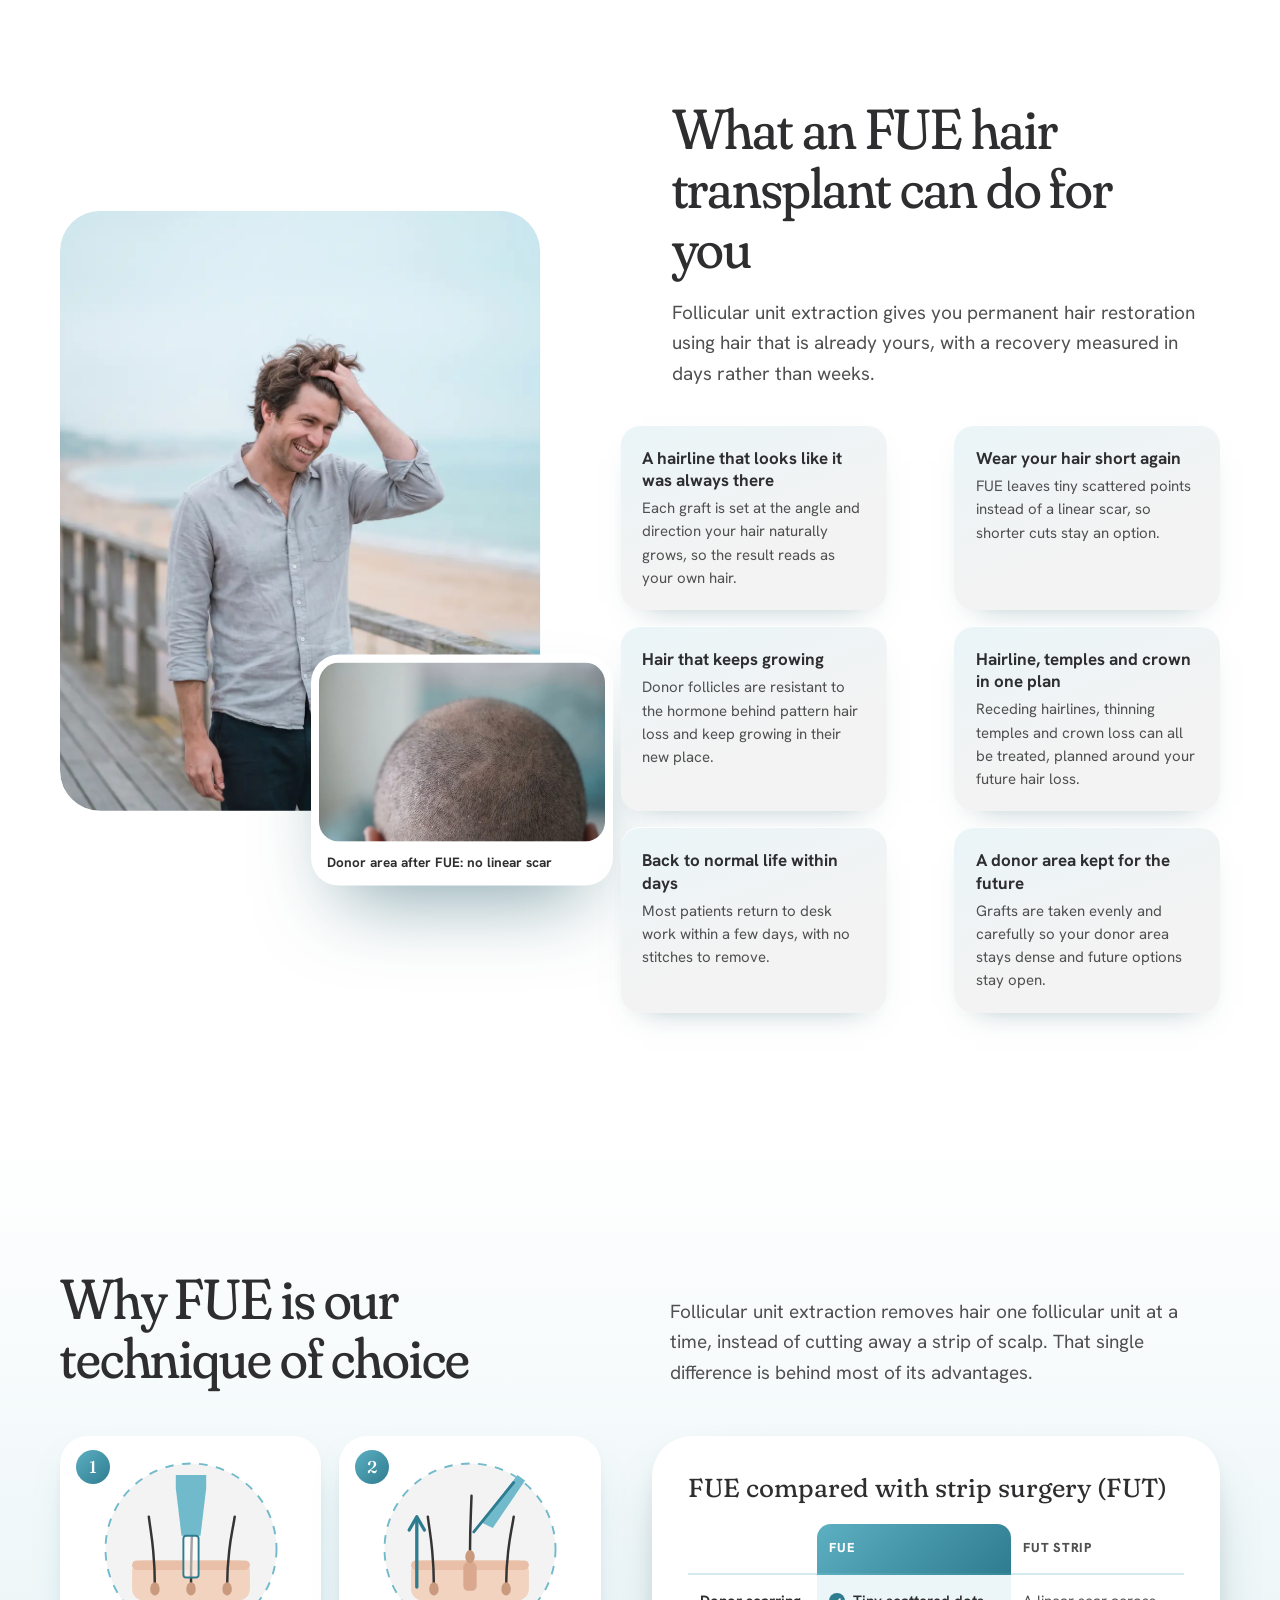
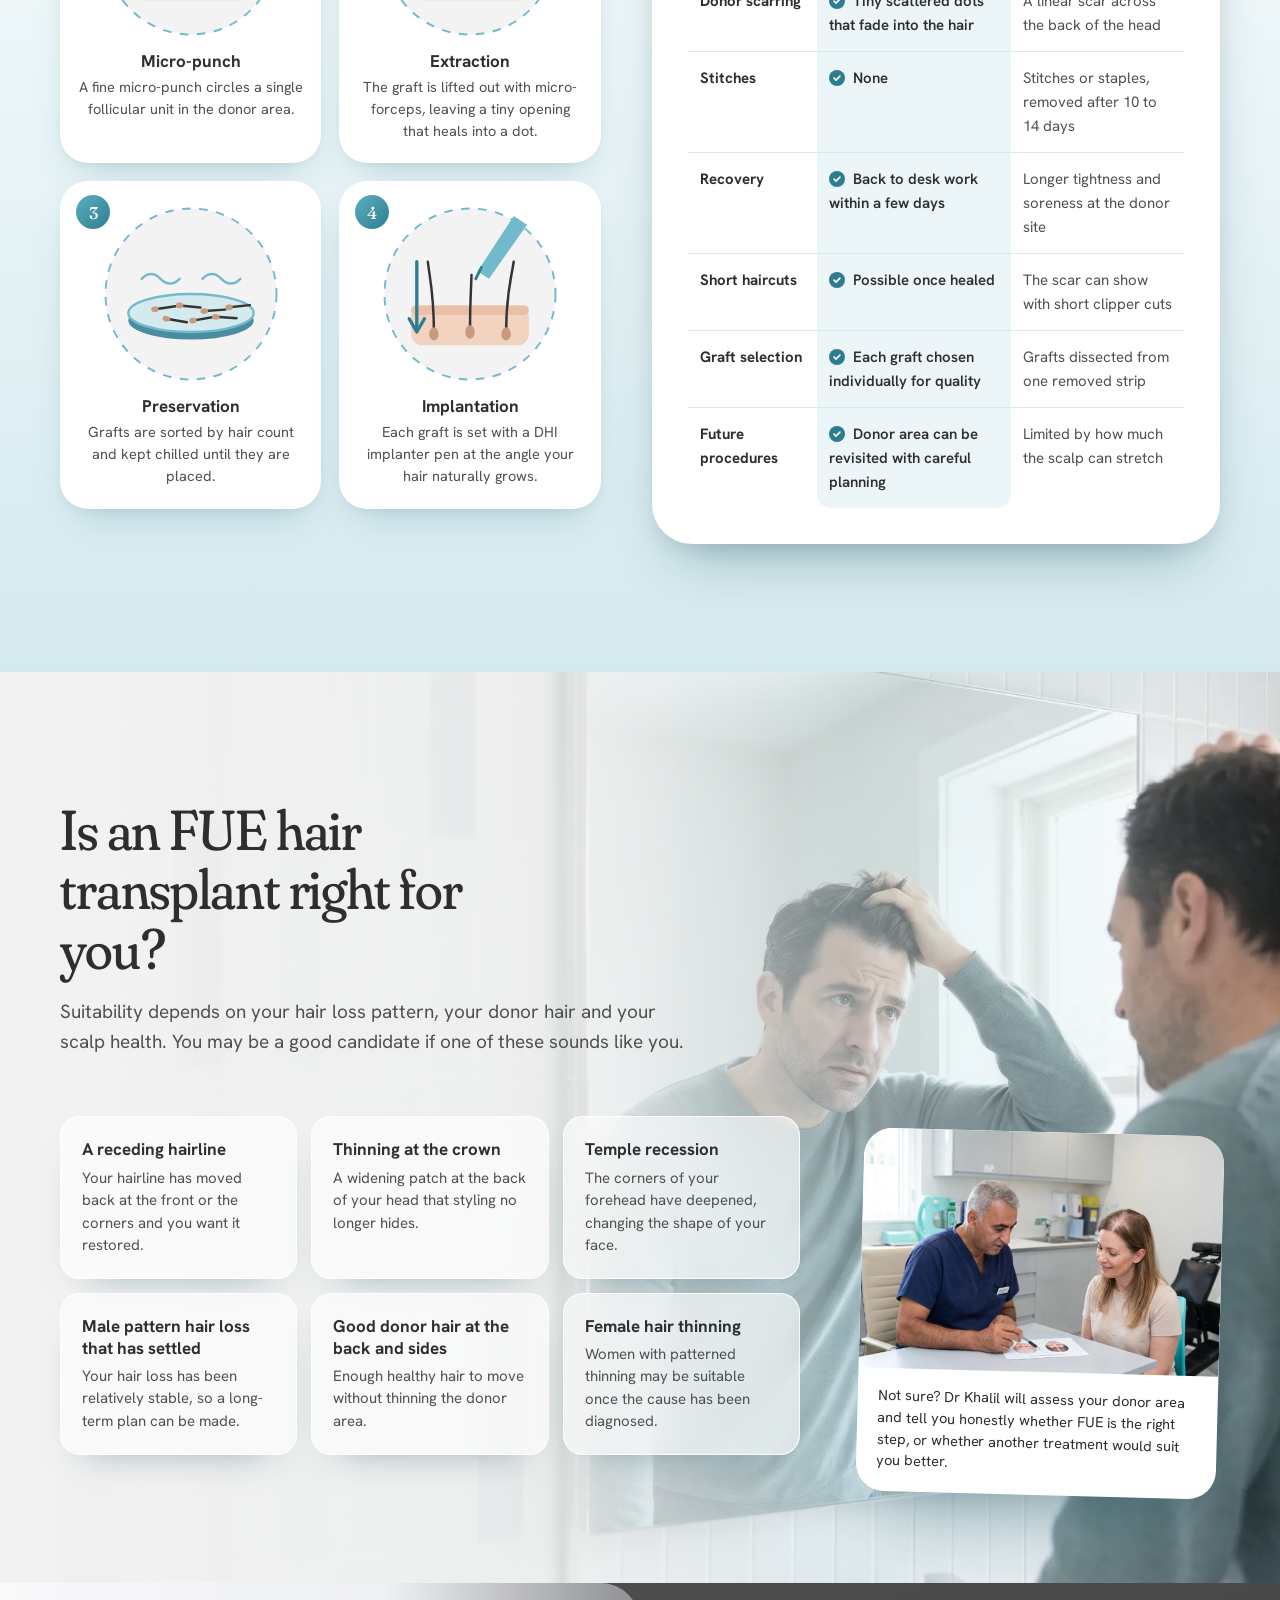
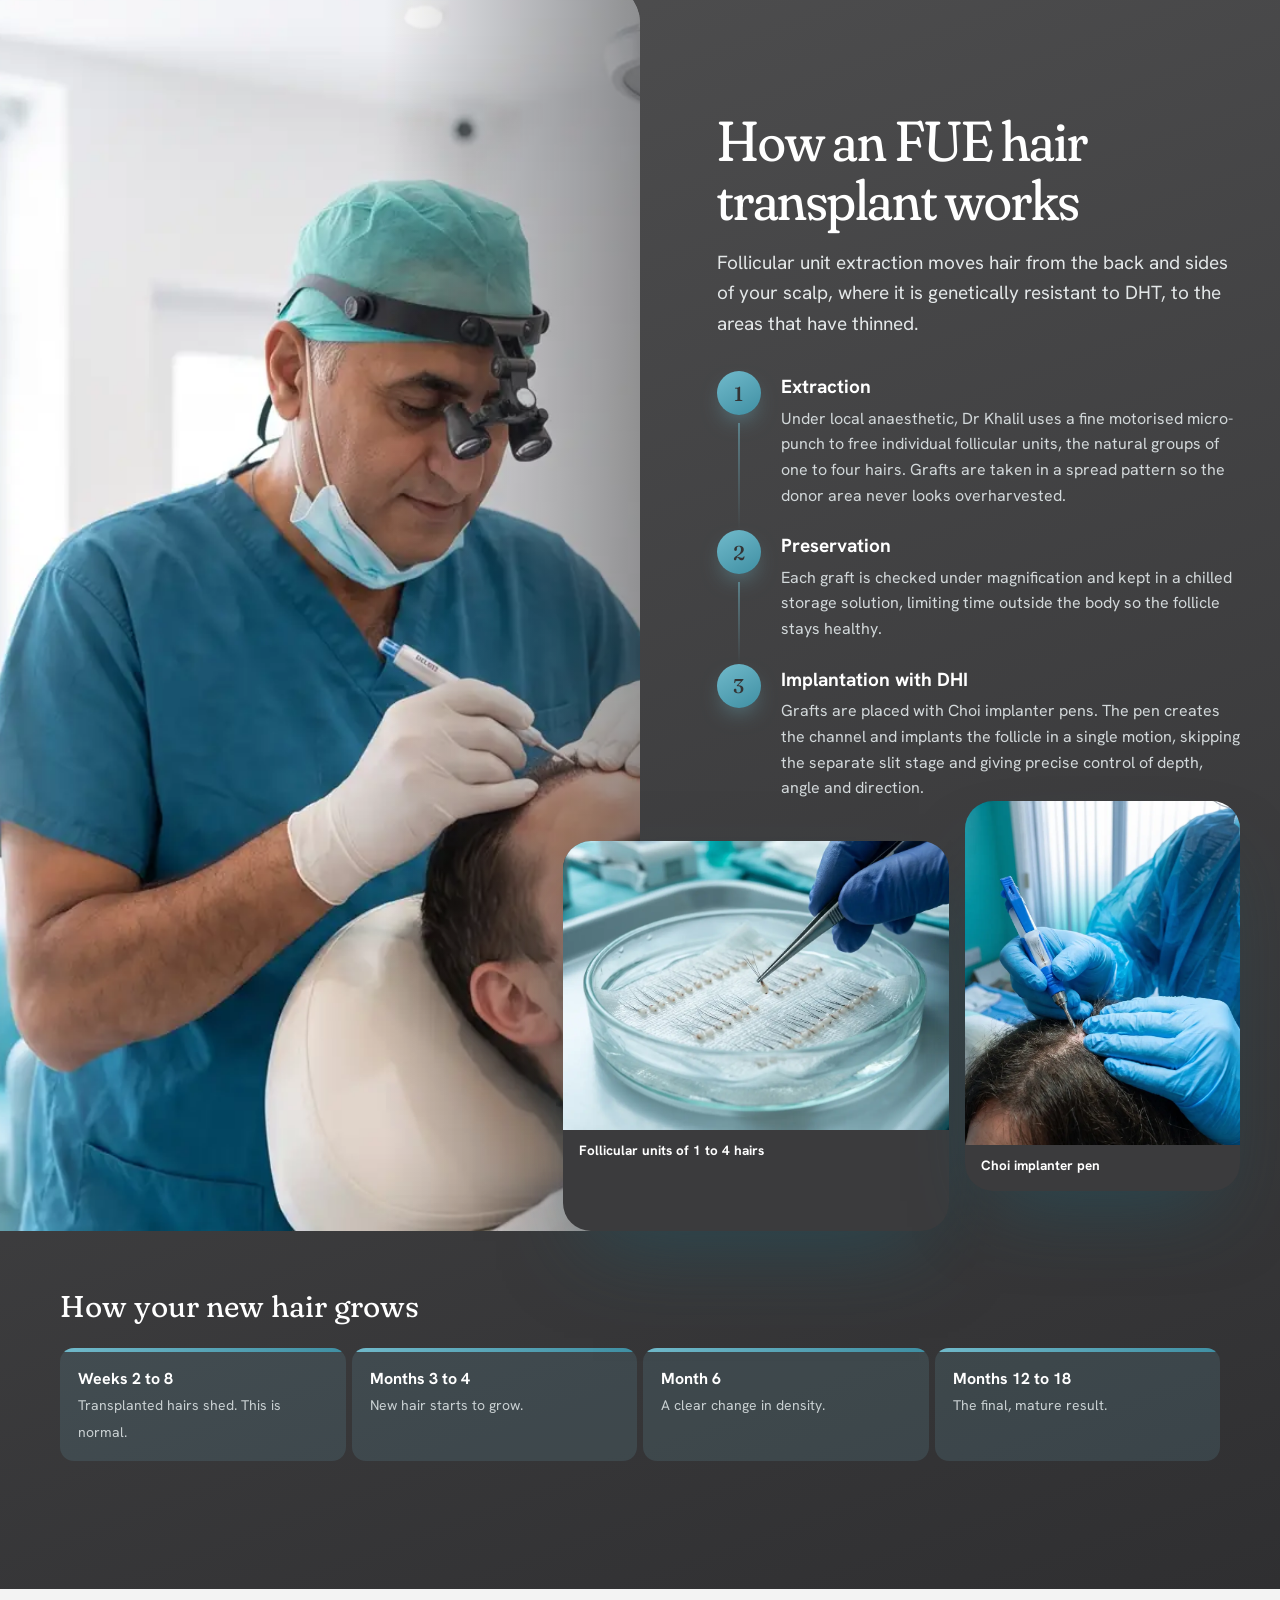
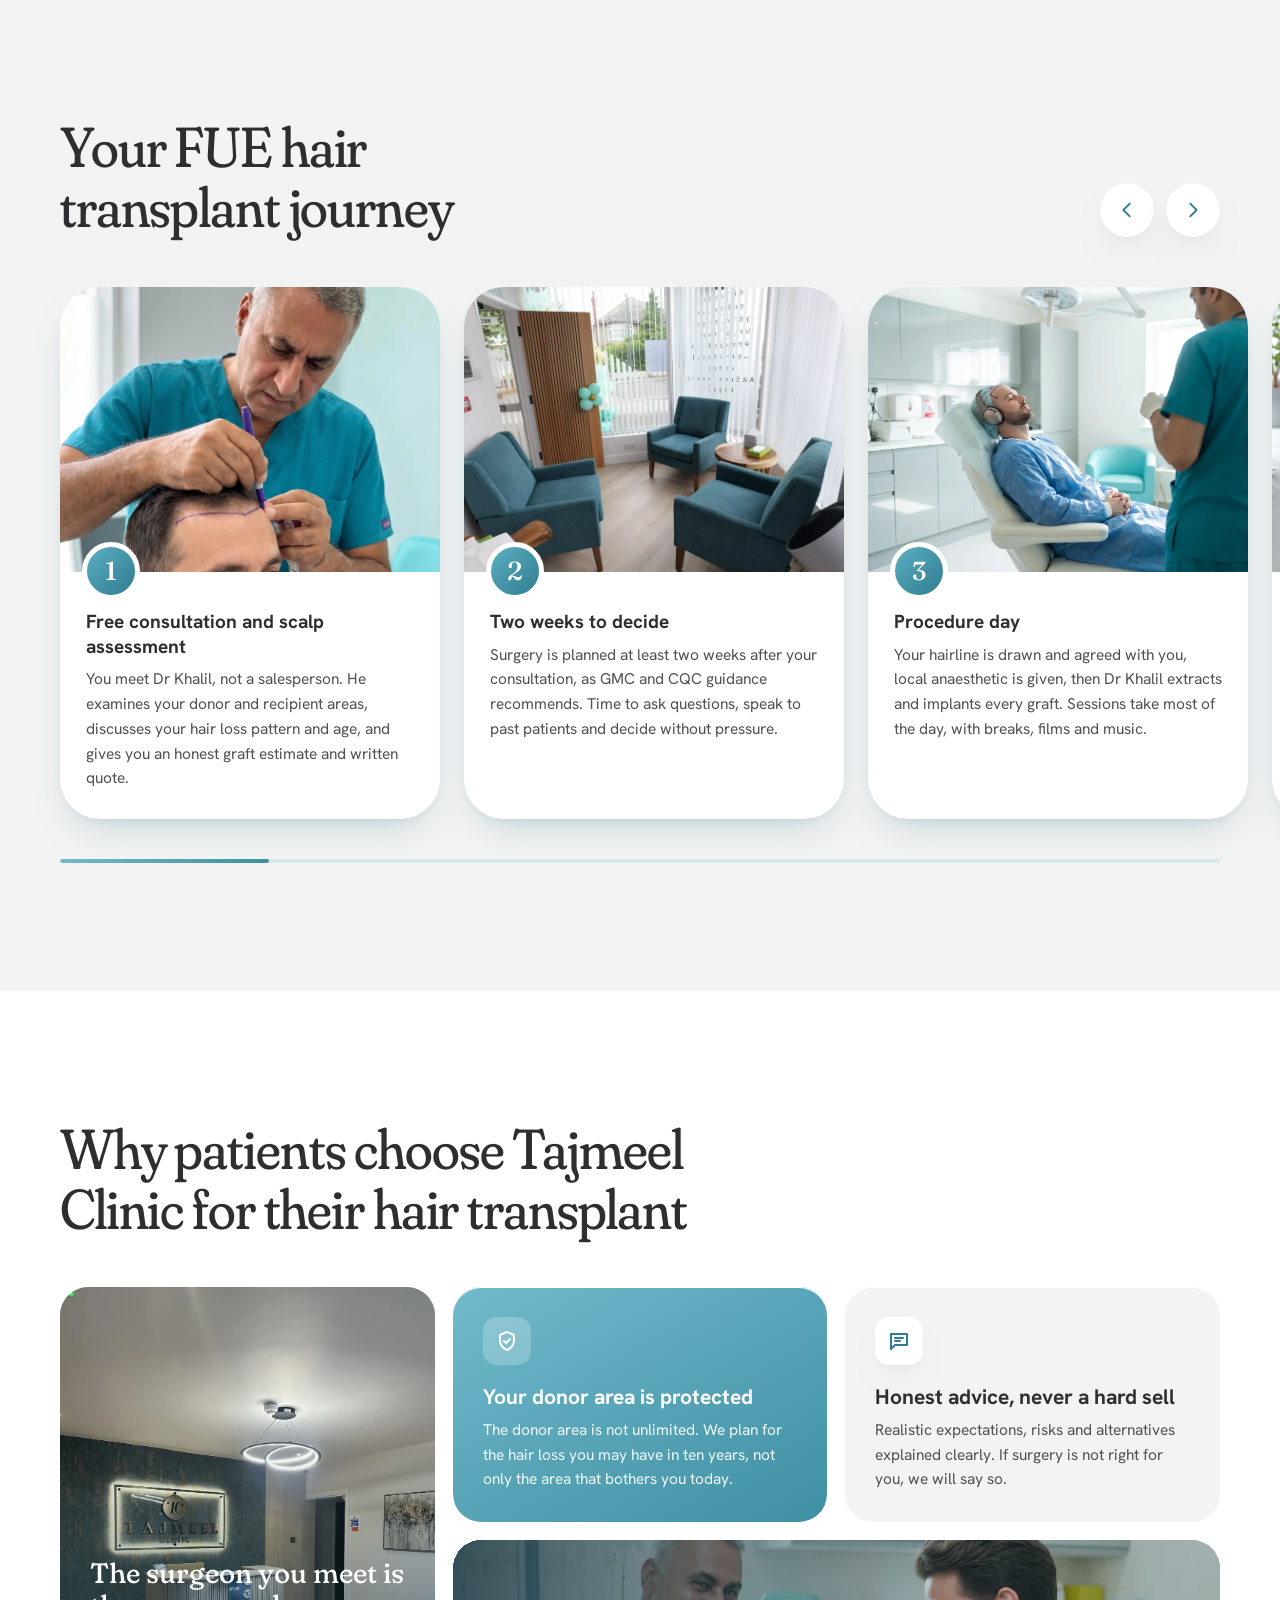
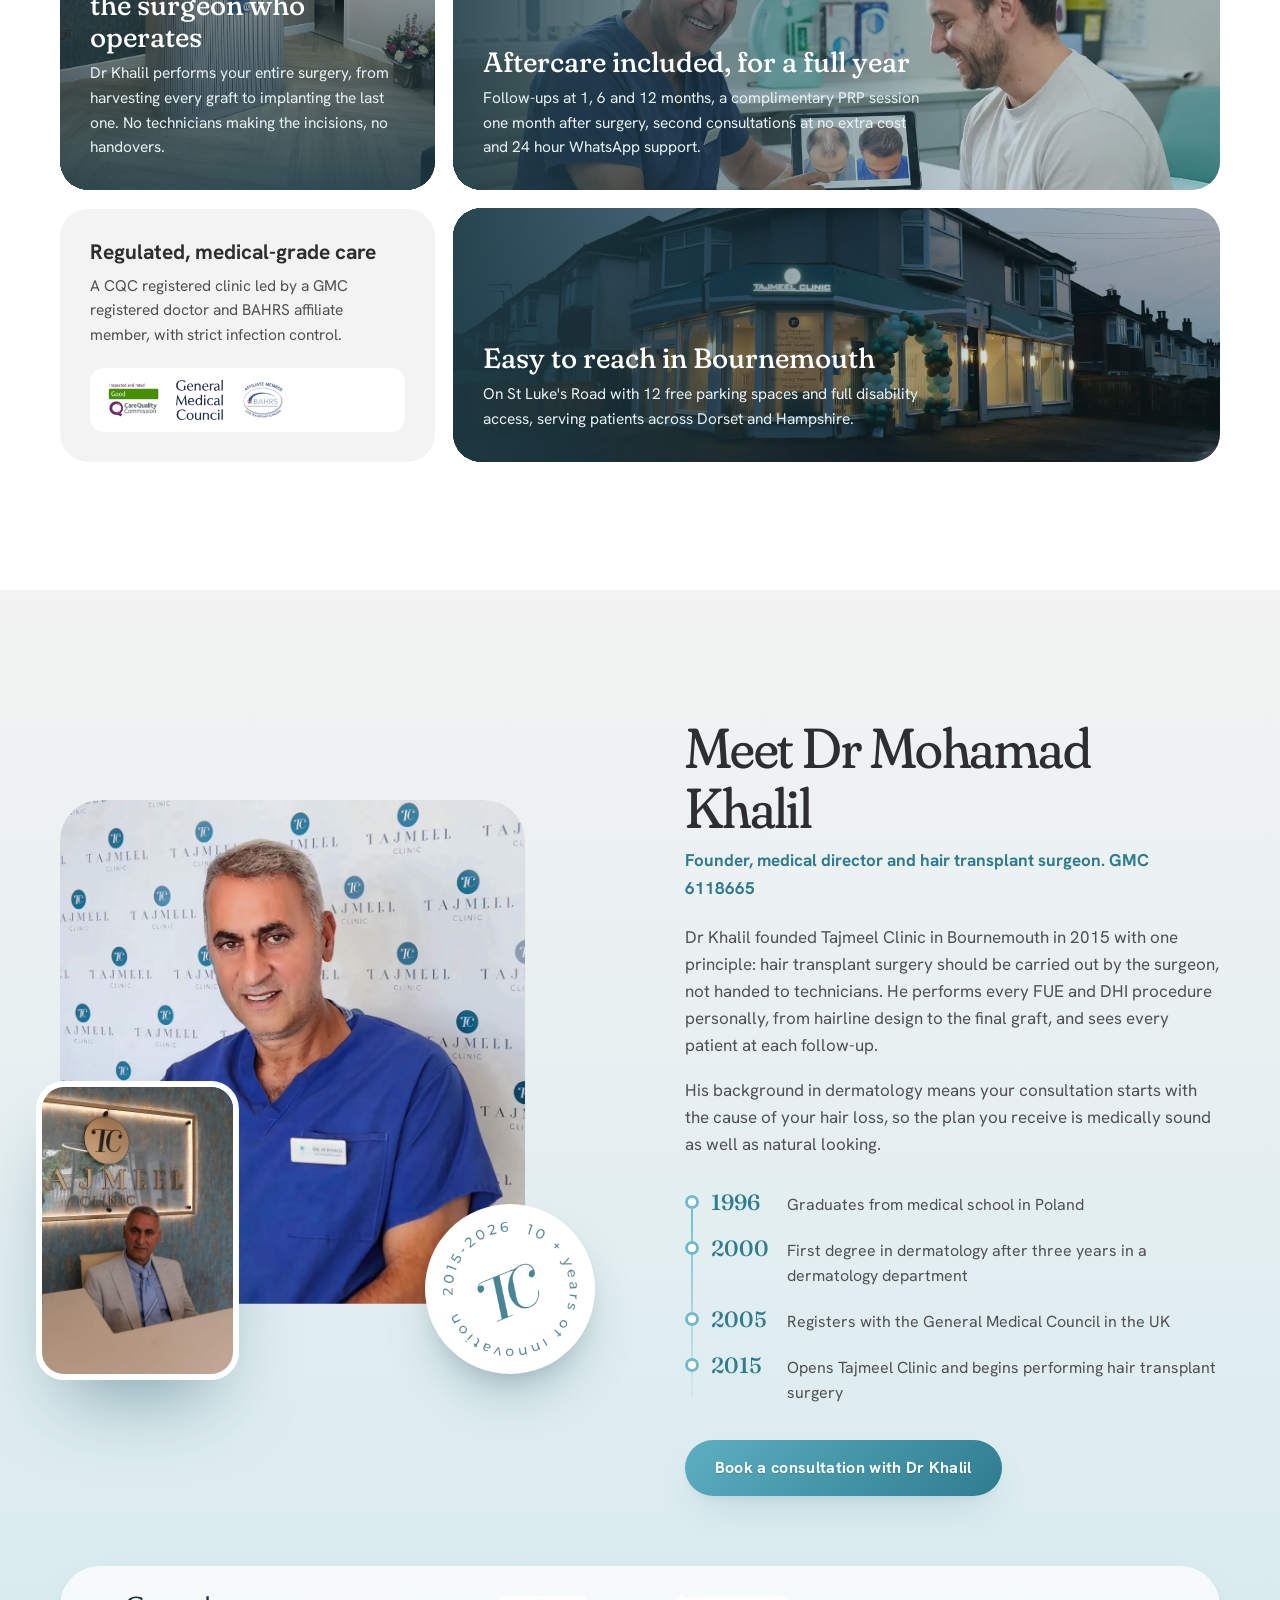
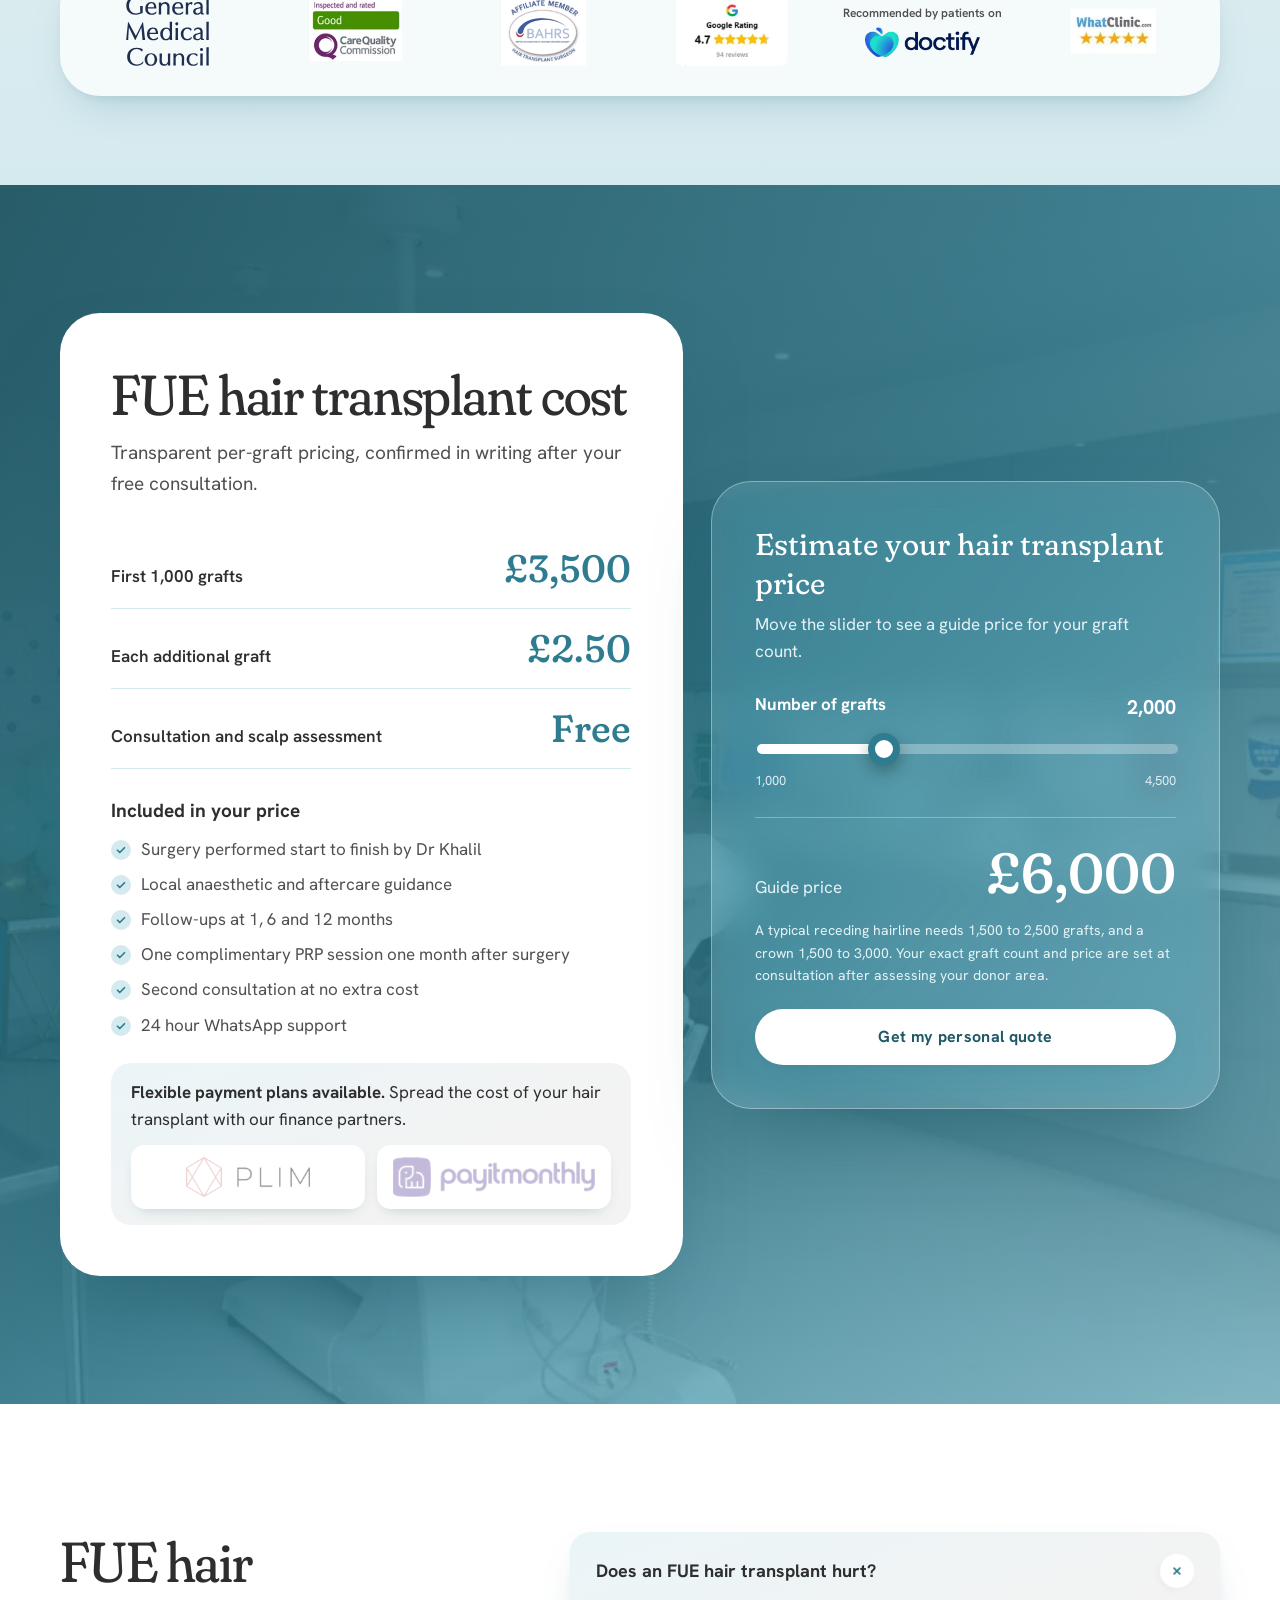
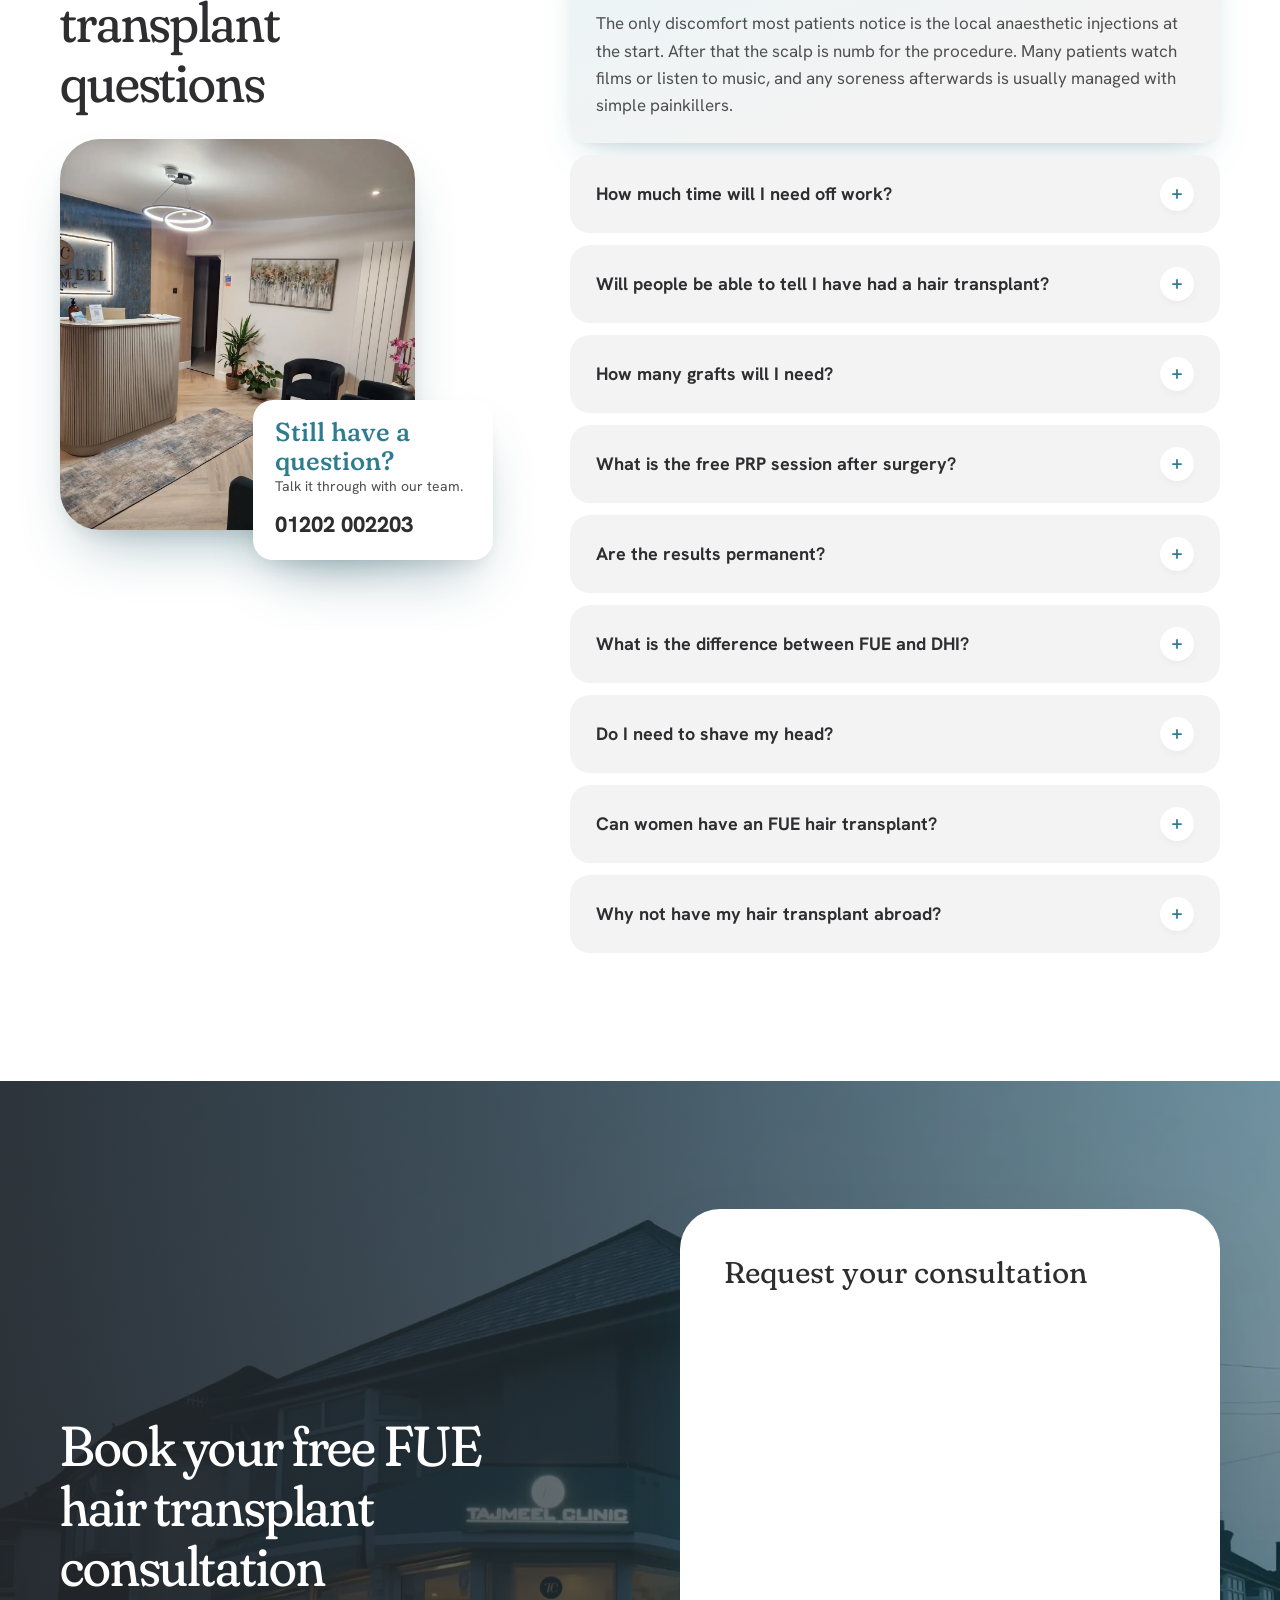
==== commit b307e6fc: "Replace hero patient video and add complimentary PRP session Remove the previous patient's video, st" ====
--- a/index.html
+++ b/index.html
@@ -114,7 +114,7 @@
         <li>Every graft extracted and implanted by Dr Khalil</li>
         <li>Minimally invasive FUE and DHI, no linear scar</li>
         <li>Natural hairline designed around your face</li>
-        <li>Follow-ups at 1, 6 and 12 months included</li>
+        <li>Free PRP session one month after surgery</li>
         <li>Free consultation and flexible payment plans</li>
       </ul>
       <div class="hero__actions">
@@ -138,14 +138,14 @@
 
     <div class="hero__stage">
       <img class="hero__seal" src="img/tc-seal.webp" alt="" width="440" height="440" aria-hidden="true">
-      <button class="hero__video" type="button" data-video aria-label="Play Dave's hair transplant story with sound">
-        <video src="media/hero-loop.mp4" poster="img/hero-video-poster.webp" autoplay muted loop playsinline preload="auto" aria-hidden="true"></video>
-        <span class="hero__video-cap"><strong>Watch Dave's story</strong><span>Filmed on his surgery day</span>
+      <button class="hero__video" type="button" data-video data-tiktok-id="7336997983357062433" aria-label="Play a patient's hair transplant story with sound">
+        <img src="img/videos/tiktok-1.webp" alt="" width="540" height="960">
+        <span class="hero__video-cap"><strong>Watch a patient's story</strong><span>Filmed after his surgery</span>
           <span class="hero__video-play"><svg viewBox="0 0 24 24" aria-hidden="true"><path d="M8 5v14l11-7z"/></svg>Play with sound</span></span>
       </button>
       <blockquote class="hero__quote">
-        <p>No technicians. The surgeon, Dr Khalil. From start to finish.</p>
-        <cite>Dave, FUE patient</cite>
+        <p>Dr Khalil has personally carried out every aspect of my treatment from start to finish.</p>
+        <cite>David Tory, Google review</cite>
       </blockquote>
       <figure class="hero__proc">
         <img src="img/procedure-real.webp" alt="Dr Khalil implanting grafts during a hair transplant at Tajmeel Clinic" width="800" height="934">
@@ -460,7 +460,7 @@
     </article>
     <article class="step">
       <img src="img/follow-up.webp" alt="" width="1400" height="939" loading="lazy">
-      <div class="step__body"><span class="step__n">5</span><h3>Follow-ups at 1, 6 and 12 months</h3><p>Every review is with Dr Khalil himself. He checks healing, tracks your growth with photos and spots anything that needs attention early.</p></div>
+      <div class="step__body"><span class="step__n">5</span><h3>Follow-ups and a free PRP session</h3><p>Every review at 1, 6 and 12 months is with Dr Khalil himself. At one month you also receive a complimentary PRP session to support your new and existing hair.</p></div>
     </article>
     <article class="step">
       <img src="img/patient-confident.webp" alt="" width="1000" height="1241" loading="lazy">
@@ -483,7 +483,7 @@
       <article class="tile"><span class="tile__icon" aria-hidden="true"><svg viewBox="0 0 24 24"><path d="M4 5h16v11H8l-4 4z M8 9h8 M8 12h5"/></svg></span><h3>Honest advice, never a hard sell</h3><p>Realistic expectations, risks and alternatives explained clearly. If surgery is not right for you, we will say so.</p></article>
       <article class="tile tile--img">
         <img src="img/follow-up.webp" alt="" width="1400" height="939" loading="lazy">
-        <div class="tile__body"><h3>Aftercare included, for a full year</h3><p>Follow-ups at 1, 6 and 12 months, second consultations at no extra cost and 24 hour WhatsApp support.</p></div>
+        <div class="tile__body"><h3>Aftercare included, for a full year</h3><p>Follow-ups at 1, 6 and 12 months, a complimentary PRP session one month after surgery, second consultations at no extra cost and 24 hour WhatsApp support.</p></div>
       </article>
       <article class="tile tile--reg"><h3>Regulated, medical-grade care</h3><p>A CQC registered clinic led by a GMC registered doctor and BAHRS affiliate member, with strict infection control.</p><div class="tile__logos"><img src="img/logos/cqc.webp" alt="CQC rated Good" width="182" height="136" loading="lazy"><img src="img/logos/gmc.svg" alt="General Medical Council" width="140" height="48" loading="lazy"><img src="img/logos/bahrs.webp" alt="BAHRS affiliate member" width="164" height="136" loading="lazy"></div></article>
       <article class="tile tile--img tile--wide">
@@ -550,6 +550,7 @@
         <li>Surgery performed start to finish by Dr Khalil</li>
         <li>Local anaesthetic and aftercare guidance</li>
         <li>Follow-ups at 1, 6 and 12 months</li>
+        <li>One complimentary PRP session one month after surgery</li>
         <li>Second consultation at no extra cost</li>
         <li>24 hour WhatsApp support</li>
       </ul>
@@ -603,6 +604,10 @@
       <details name="faq">
         <summary>How many grafts will I need?</summary>
         <p>It depends on the size of the area, the density you want and the strength of your donor area. A frontal hairline often needs 1,500 to 2,500 grafts. Dr Khalil will confirm your number at consultation and never recommends more grafts than your donor area can safely give.</p>
+      </details>
+      <details name="faq">
+        <summary>What is the free PRP session after surgery?</summary>
+        <p>Every hair transplant patient receives one complimentary PRP (platelet-rich plasma) session one month after surgery. PRP uses growth factors from a small sample of your own blood to support the transplanted grafts and strengthen your existing hair. Further sessions can be added if Dr Khalil recommends them.</p>
       </details>
       <details name="faq">
         <summary>Are the results permanent?</summary>
@@ -703,11 +708,9 @@
 
 <a class="to-top" href="#main" aria-label="Back to top" data-to-top><svg viewBox="0 0 24 24" aria-hidden="true"><path d="M5 15l7-7 7 7"/></svg></a>
 
-<dialog class="video-modal" id="video-modal" aria-label="Tajmeel Clinic hair transplant video">
+<dialog class="video-modal" id="video-modal" aria-label="Patient hair transplant video">
   <button class="icon-btn video-modal__close" type="button" aria-label="Close video" data-video-close><svg viewBox="0 0 24 24" aria-hidden="true"><path d="M6 6l12 12M18 6L6 18"/></svg></button>
-  <video controls playsinline preload="none" poster="img/video-poster.webp">
-    <source src="media/tajmeel-clinic-fue.mp4" type="video/mp4">
-  </video>
+  <div class="video-modal__frame" data-video-frame></div>
 </dialog>
 
 <script src="https://link.msgsndr.com/js/form_embed.js" defer></script>
--- a/css/style.css
+++ b/css/style.css
@@ -150,8 +150,8 @@
 .hero__in { width: 100%; max-width: 1440px; margin: 0 auto; padding: calc(var(--hdr-h) + 28px) var(--gutter) 48px; display: grid; grid-template-columns: minmax(0, 600px) minmax(0, 1fr); gap: 40px; align-items: center; }
 .hero__stage { position: relative; height: min(720px, calc(100svh - var(--hdr-h) - 60px)); min-height: 560px; }
 .hero__video { position: absolute; left: 44%; top: 50%; transform: translate(-50%, -50%); height: 92%; aspect-ratio: 478 / 850; padding: 0; border: 8px solid var(--white); border-radius: 36px; overflow: hidden; cursor: pointer; background: var(--slate); box-shadow: var(--sh-float), 0 0 0 1px rgba(46, 124, 144, .08); z-index: 2; }
-.hero__video video { width: 100%; height: 100%; object-fit: cover; display: block; transition: transform .8s ease; }
-.hero__video:hover video { transform: scale(1.04); }
+.hero__video > img { width: 100%; height: 100%; object-fit: cover; display: block; transition: transform .8s ease; }
+.hero__video:hover > img { transform: scale(1.04); }
 .hero__video-play { justify-self: start; display: inline-flex; align-items: center; gap: 8px; margin-top: 12px; padding: 9px 16px 9px 10px; border-radius: var(--r-pill); background: rgba(255, 255, 255, .95); color: var(--lagoon-ink); font: 800 13.5px var(--f-body); animation: pulse 2.4s infinite; }
 .hero__video-play svg { width: 26px; height: 26px; padding: 6px 5px 6px 7px; border-radius: 50%; fill: var(--white); background: var(--grad-cta); }
 .hero__video:hover .hero__video-play { background: var(--white); }
@@ -934,3 +934,7 @@
 /* GoHighLevel form embed inside the white booking card */
 .form--embed { gap: clamp(20px, 2.4vw, 30px); padding-bottom: clamp(14px, 2vw, 22px); }
 .form--embed iframe { display: block; width: 100%; min-height: 0; margin: 0; }
+
+/* hero video modal: TikTok player */
+.video-modal__frame { width: min(400px, 90vw); aspect-ratio: 9 / 16; max-height: 86vh; border-radius: var(--r-lg); overflow: hidden; background: #000; }
+.video-modal__frame iframe { width: 100%; height: 100%; border: 0; display: block; }
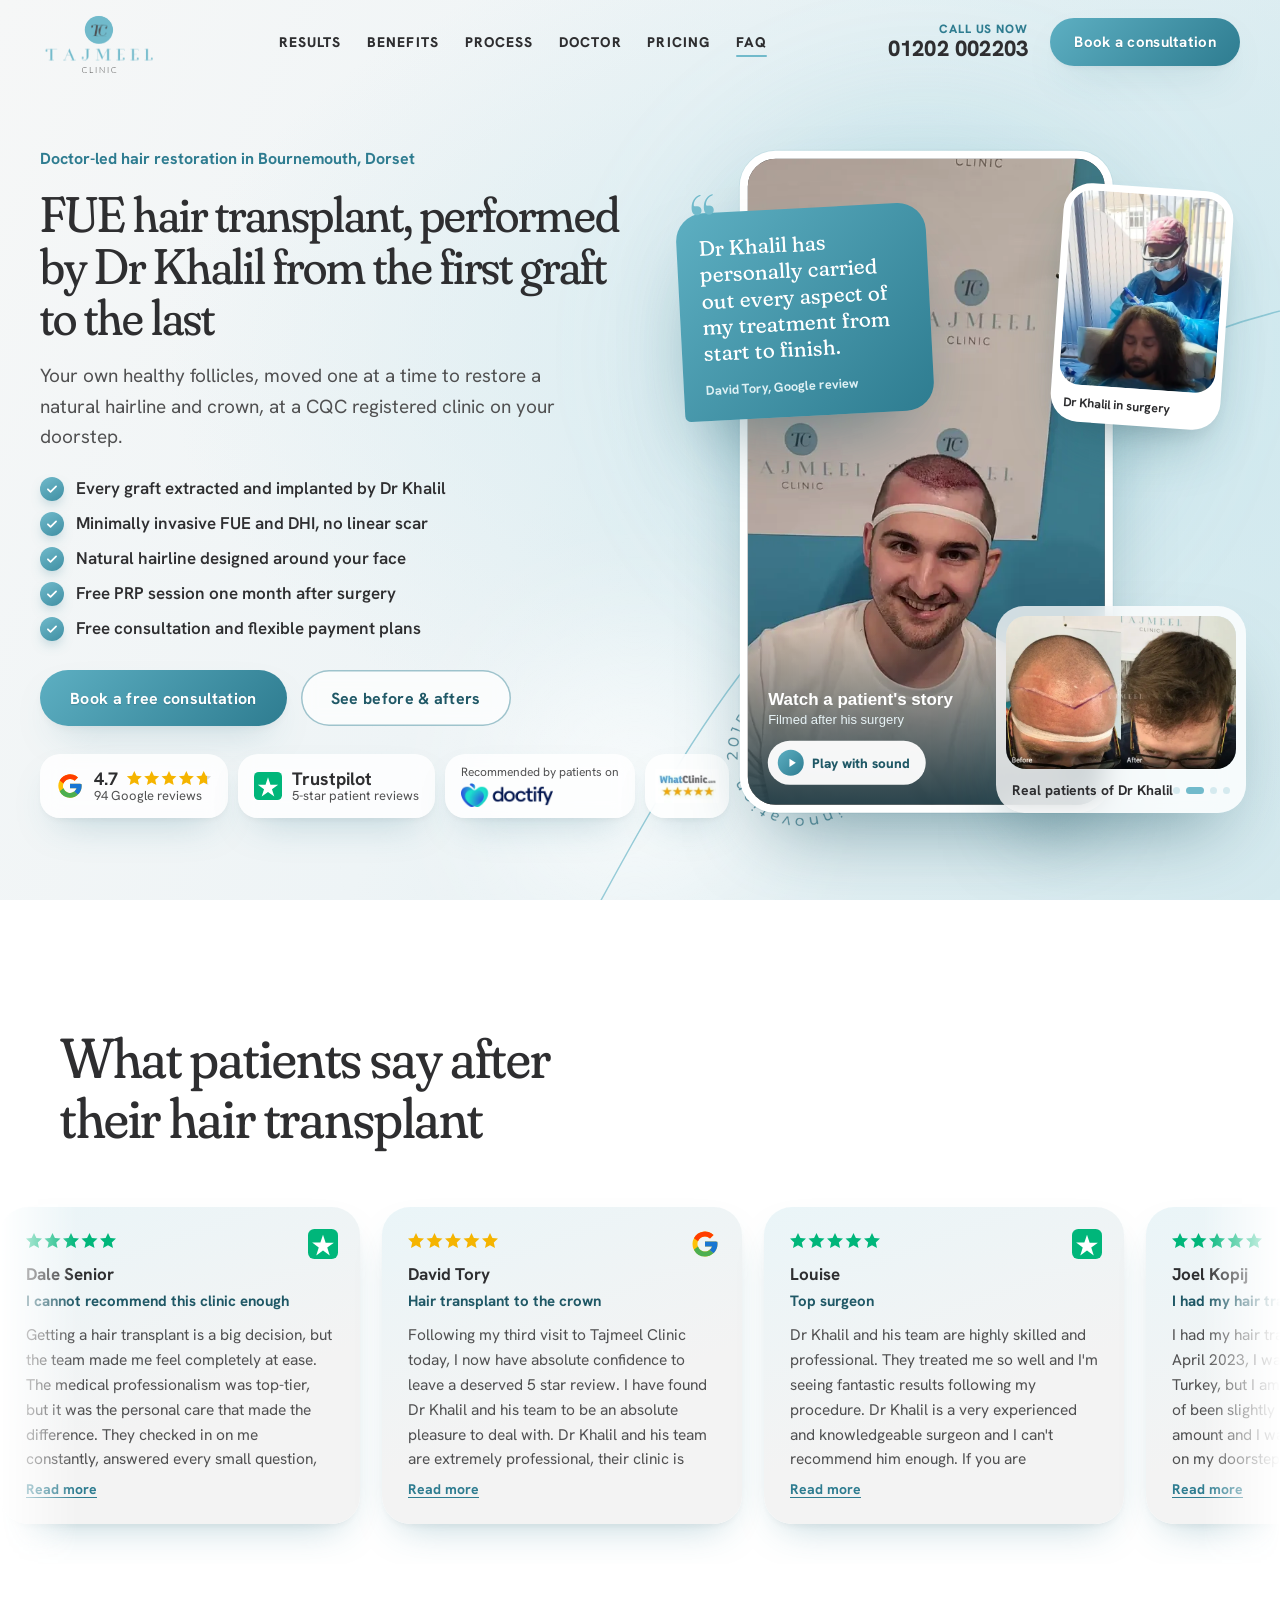
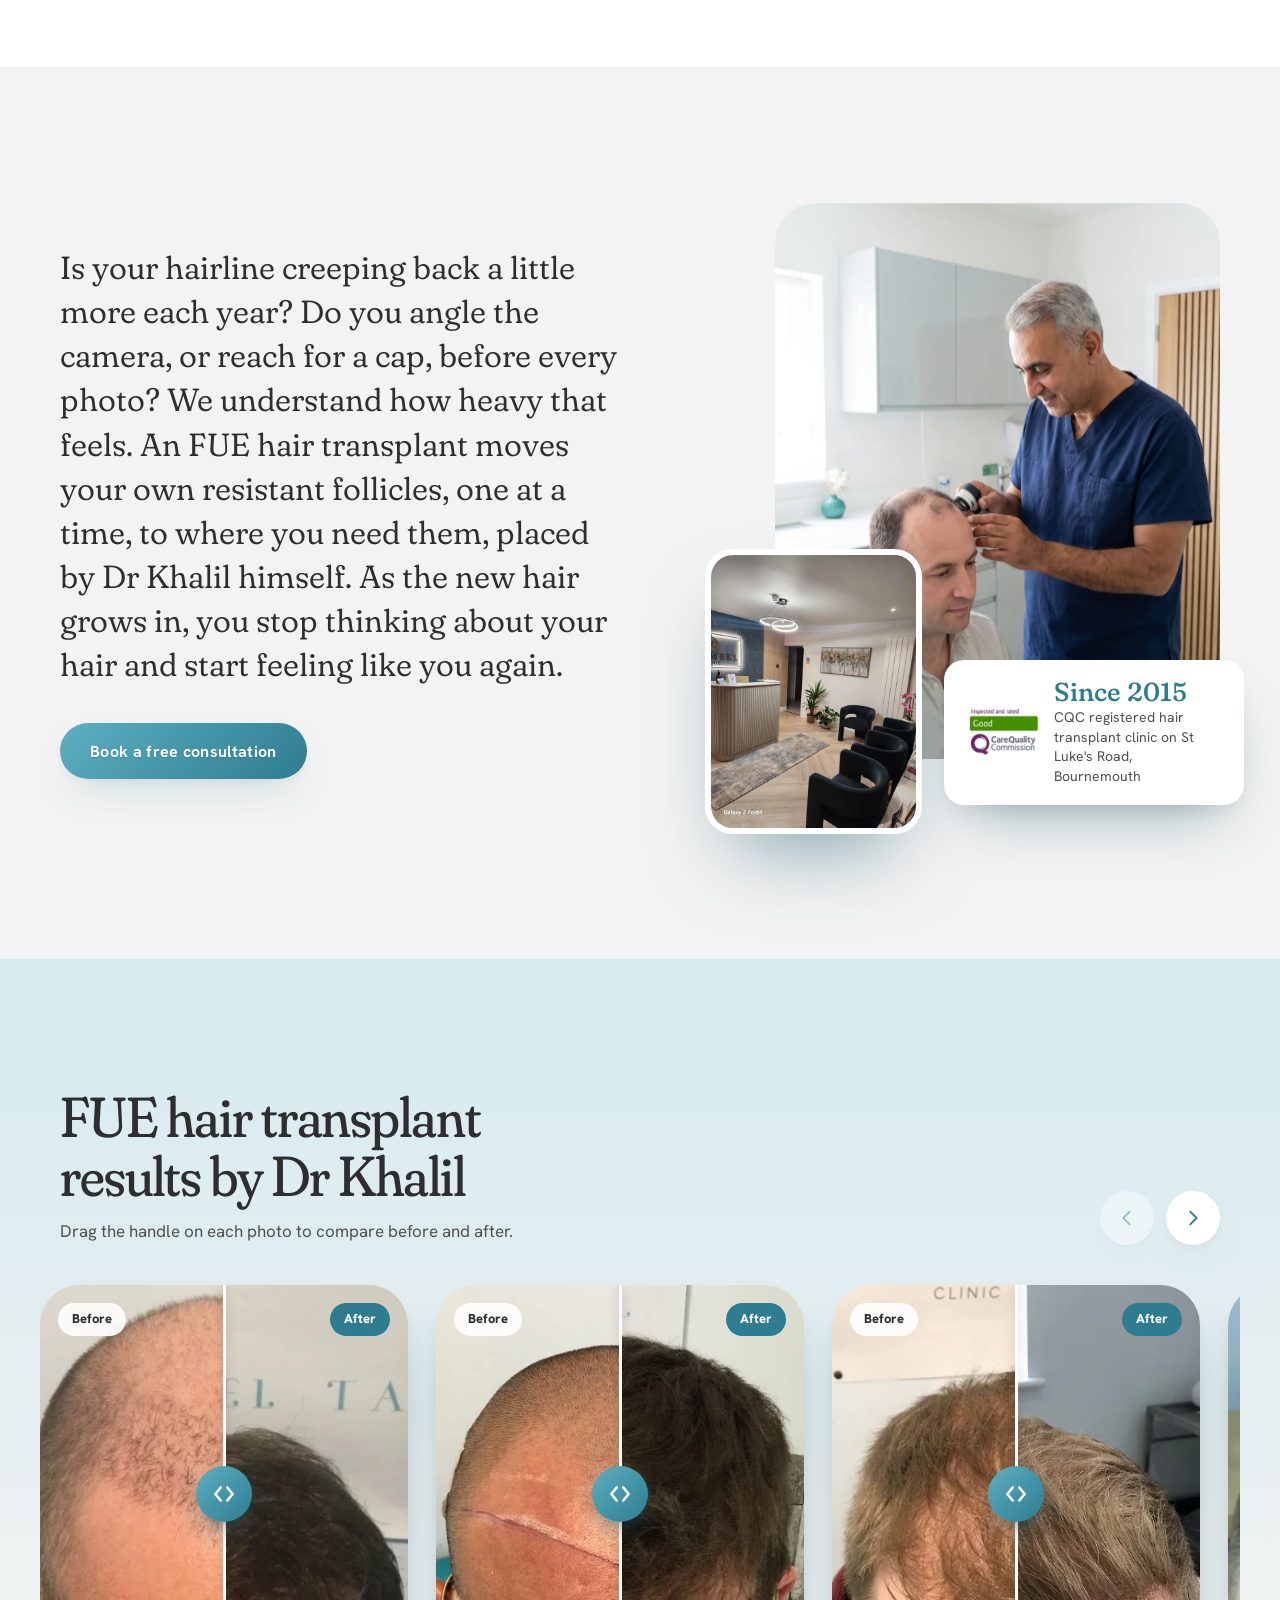
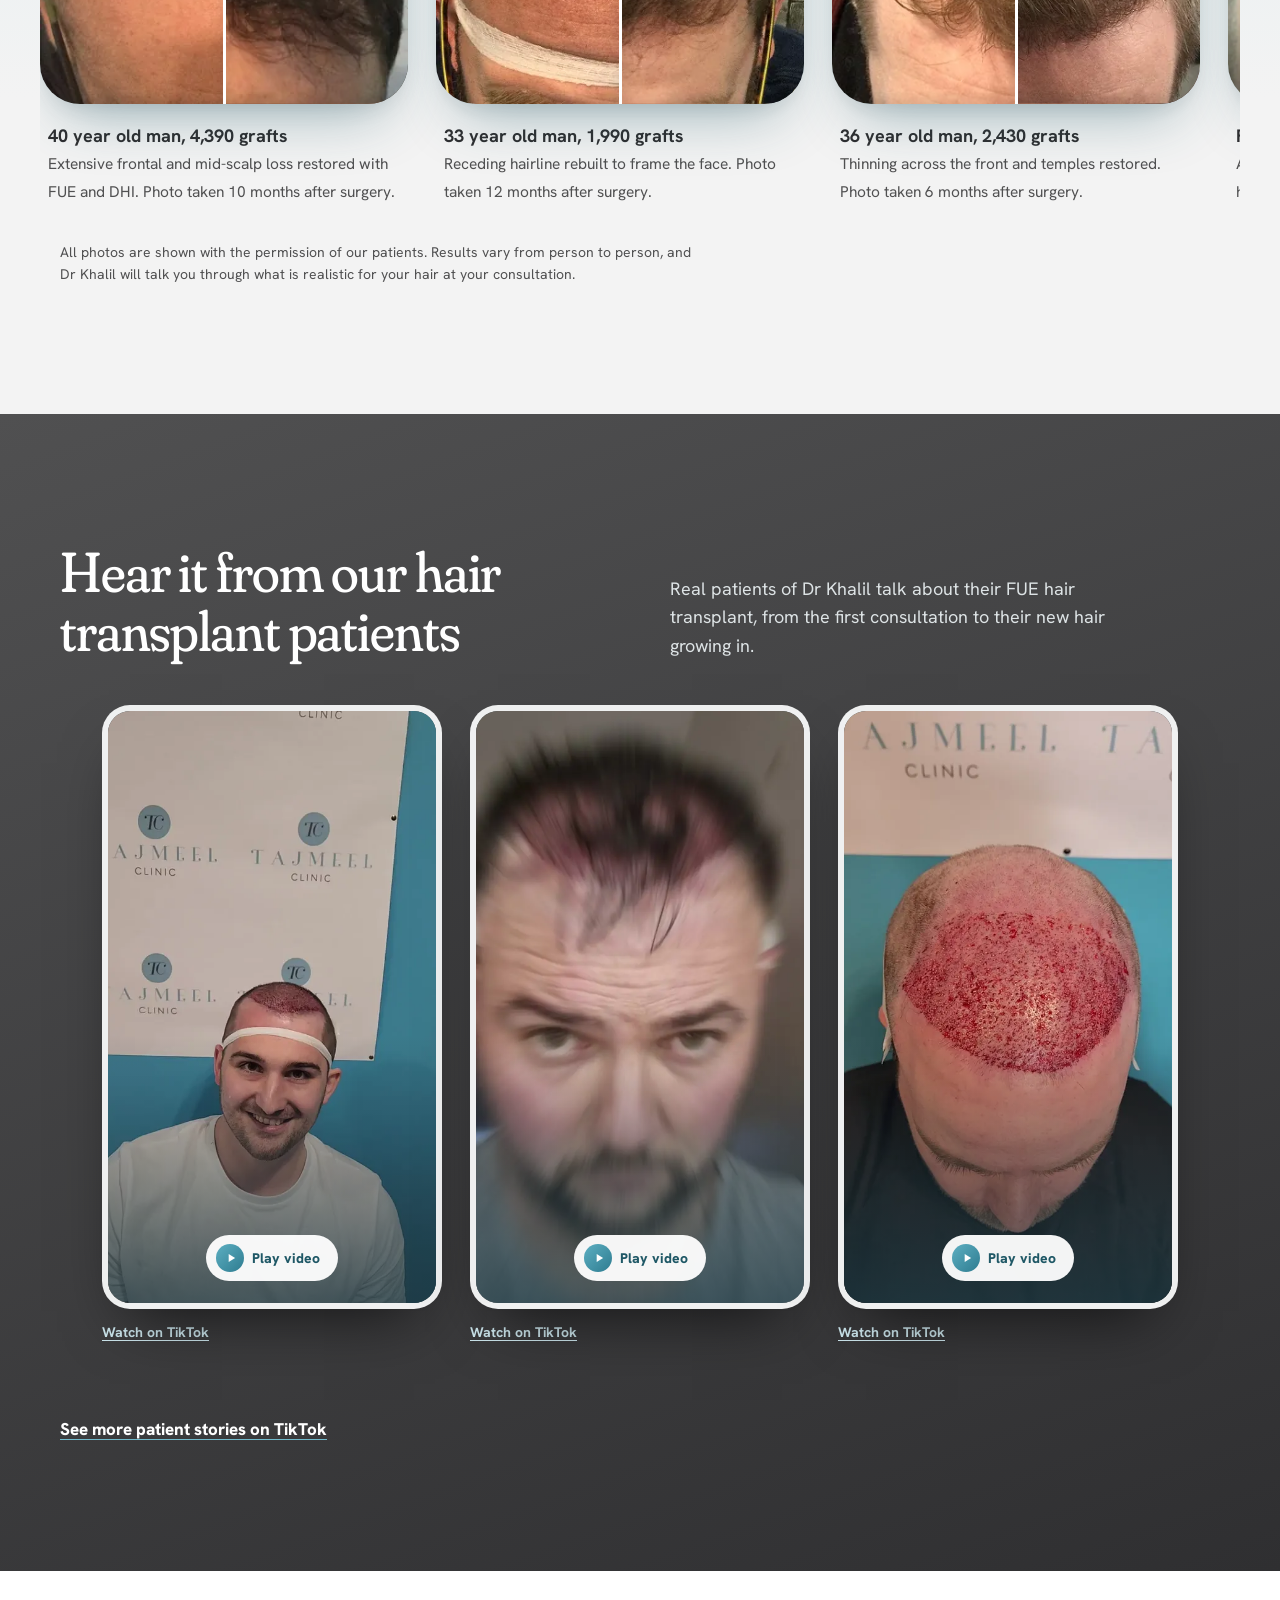
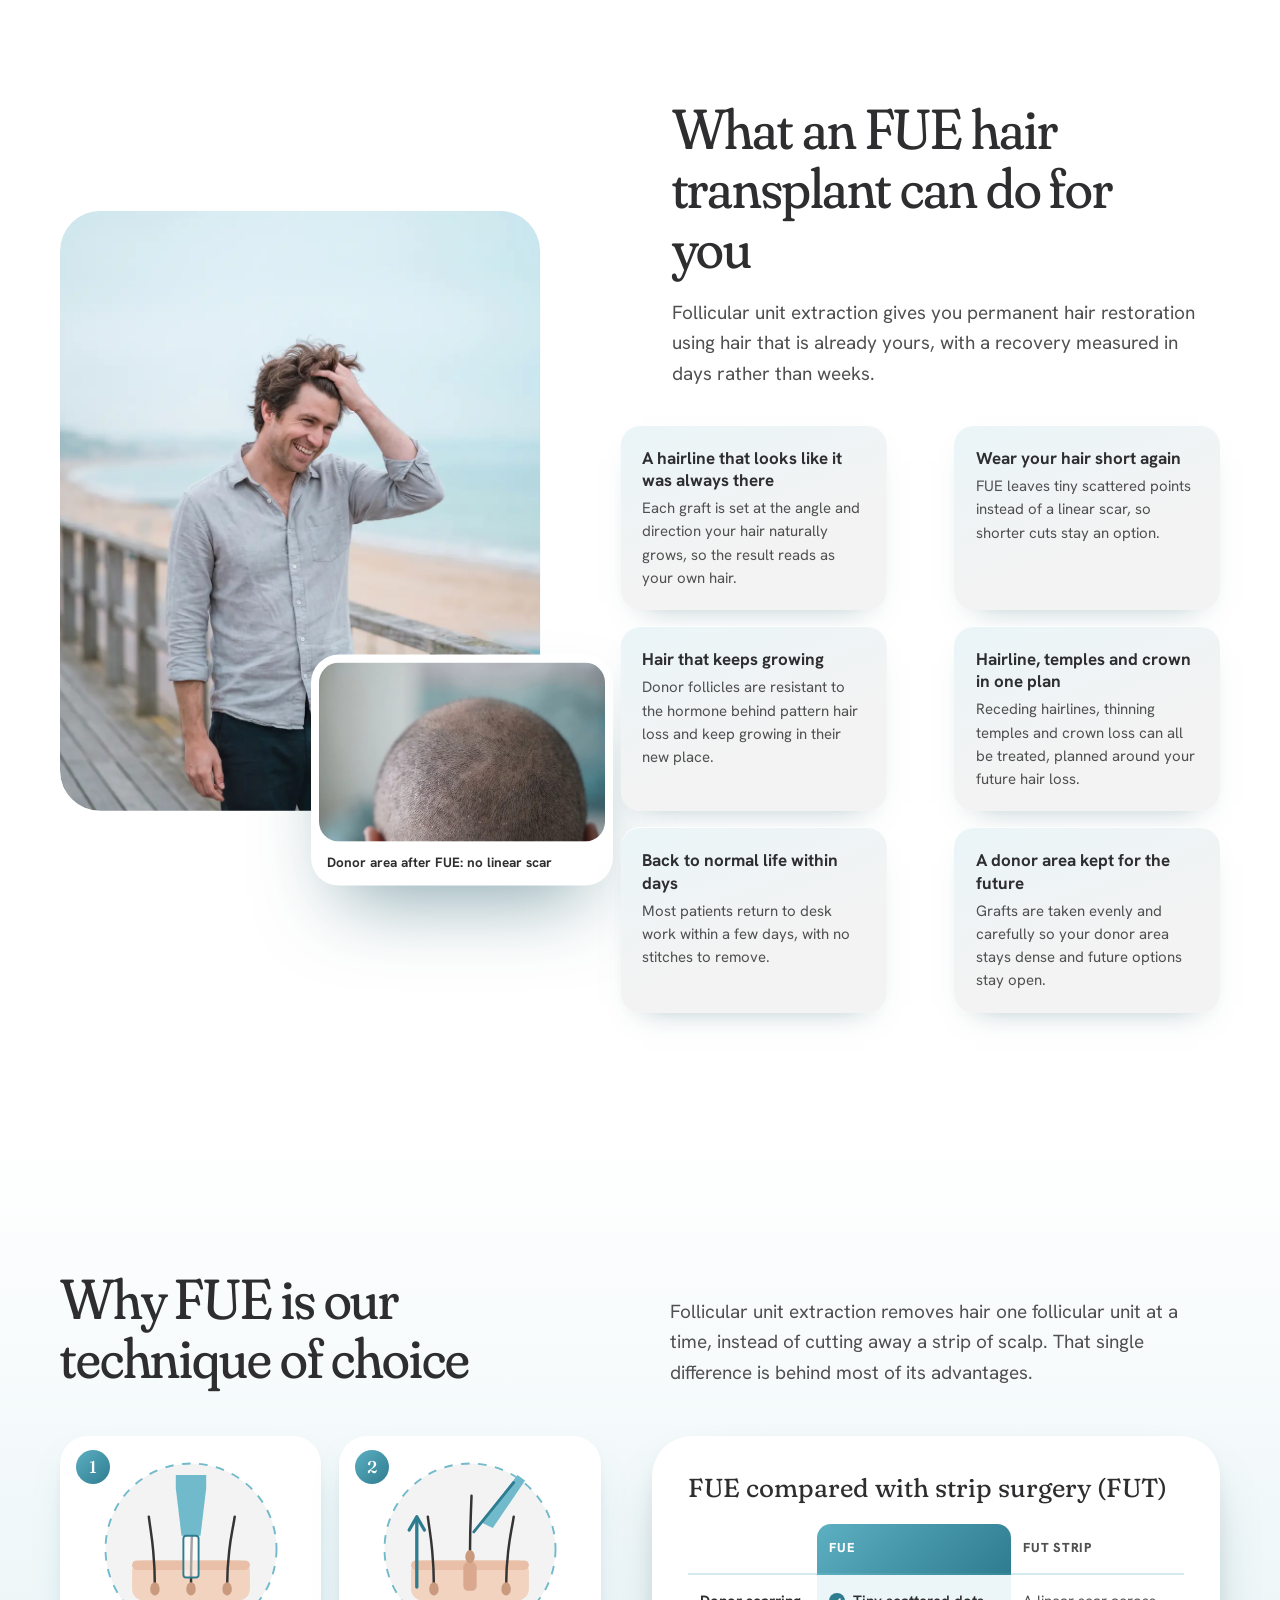
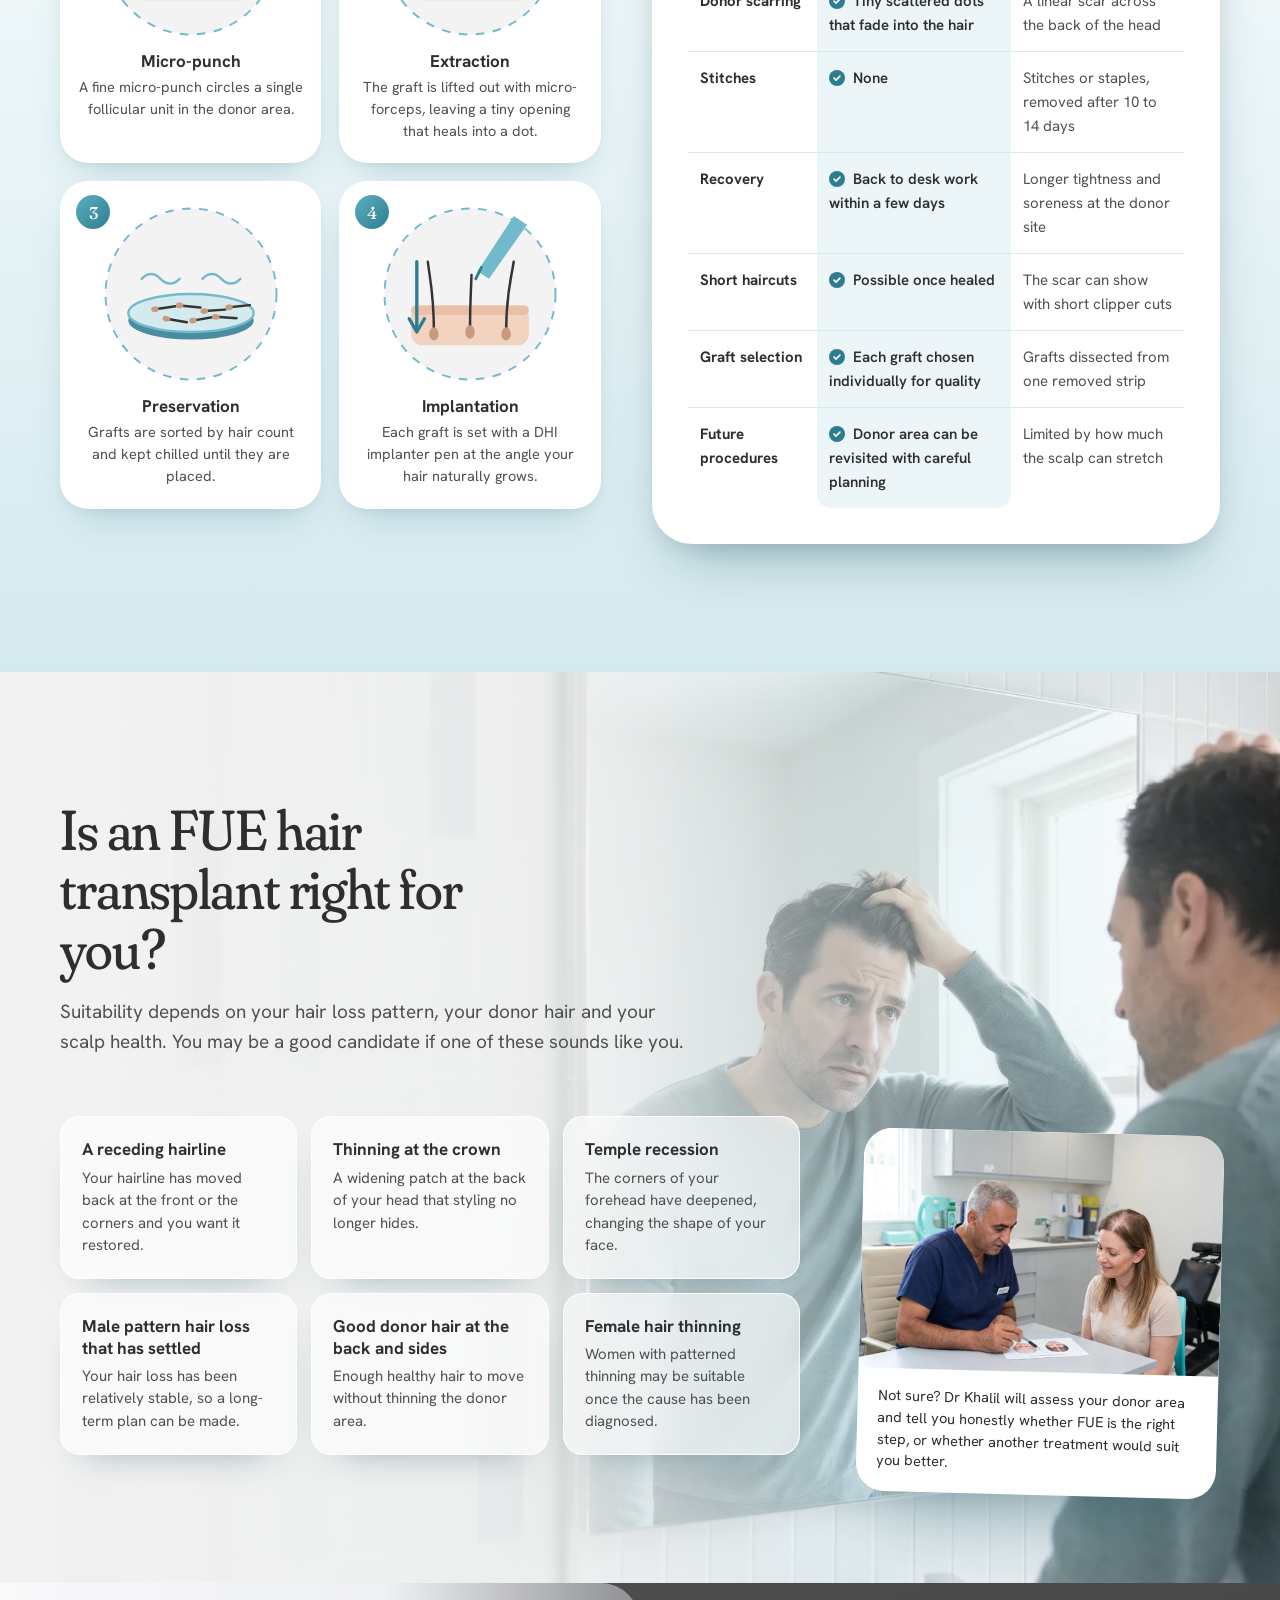
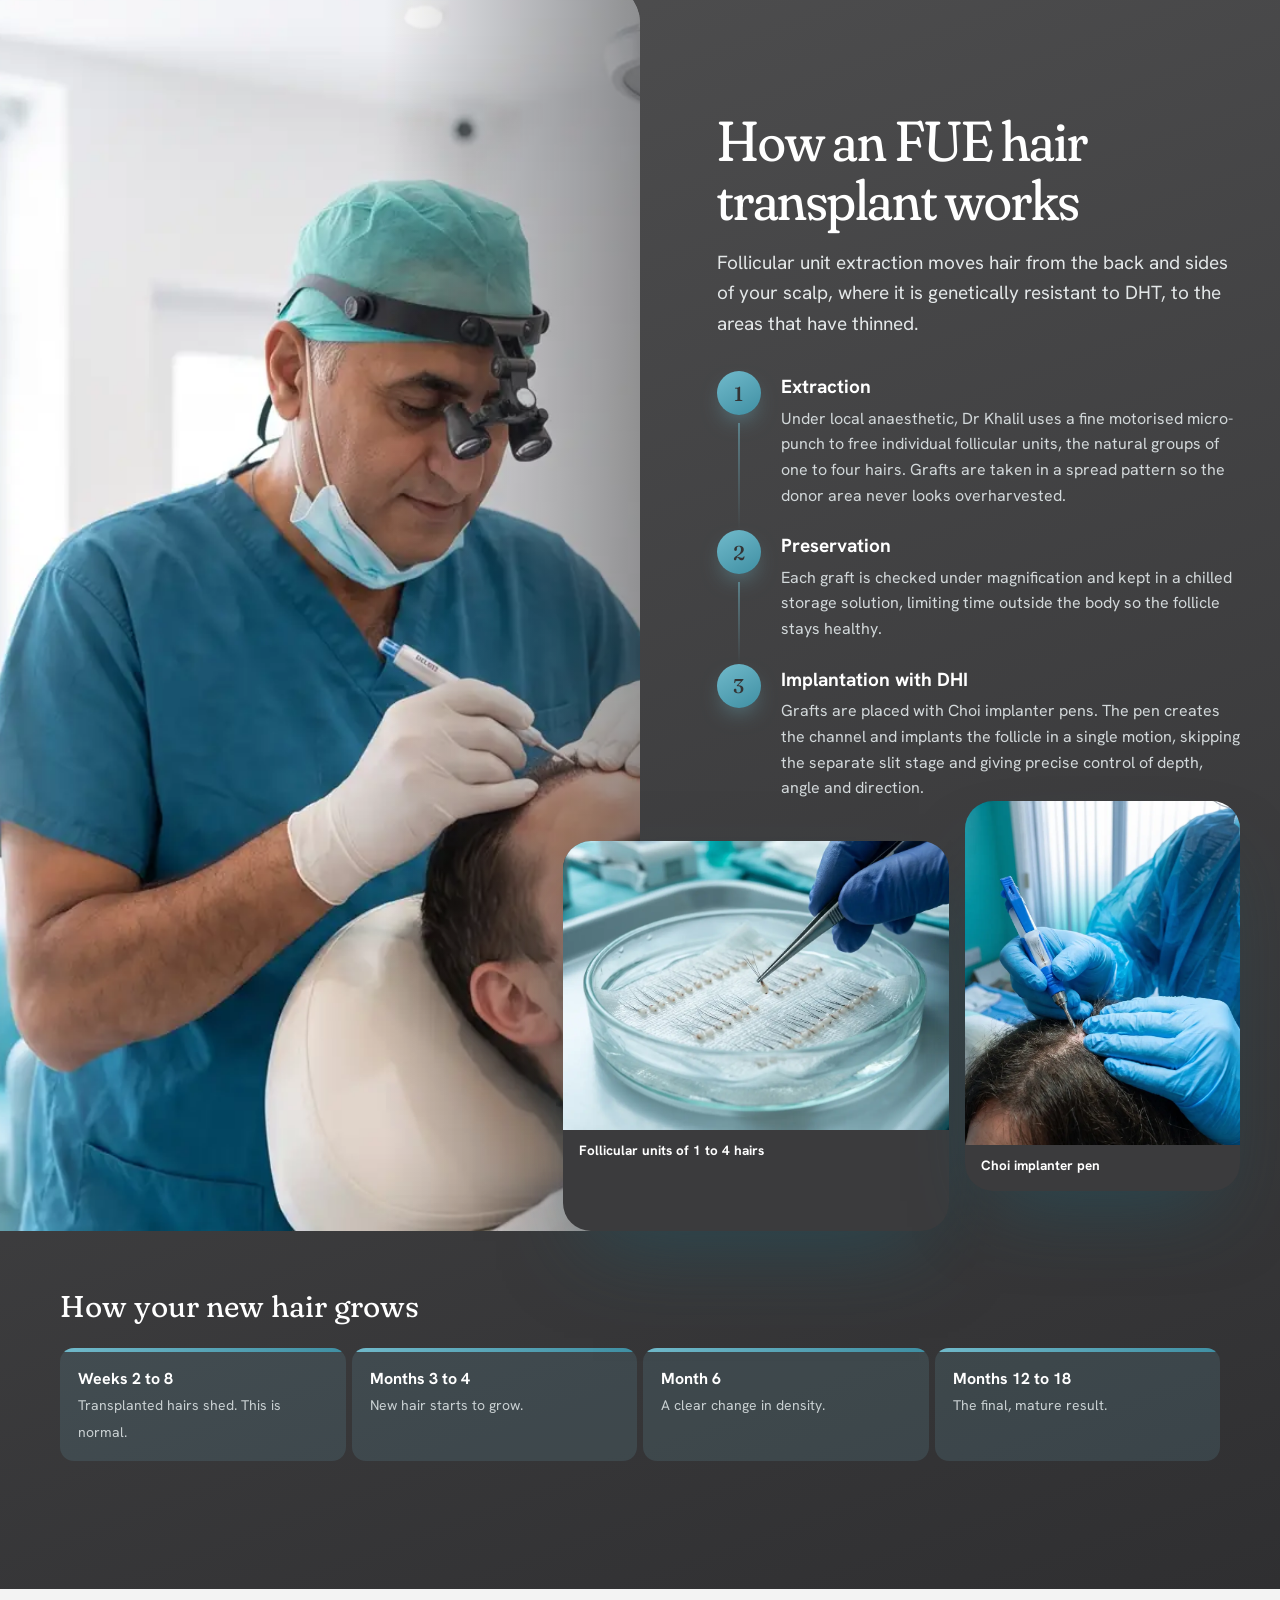
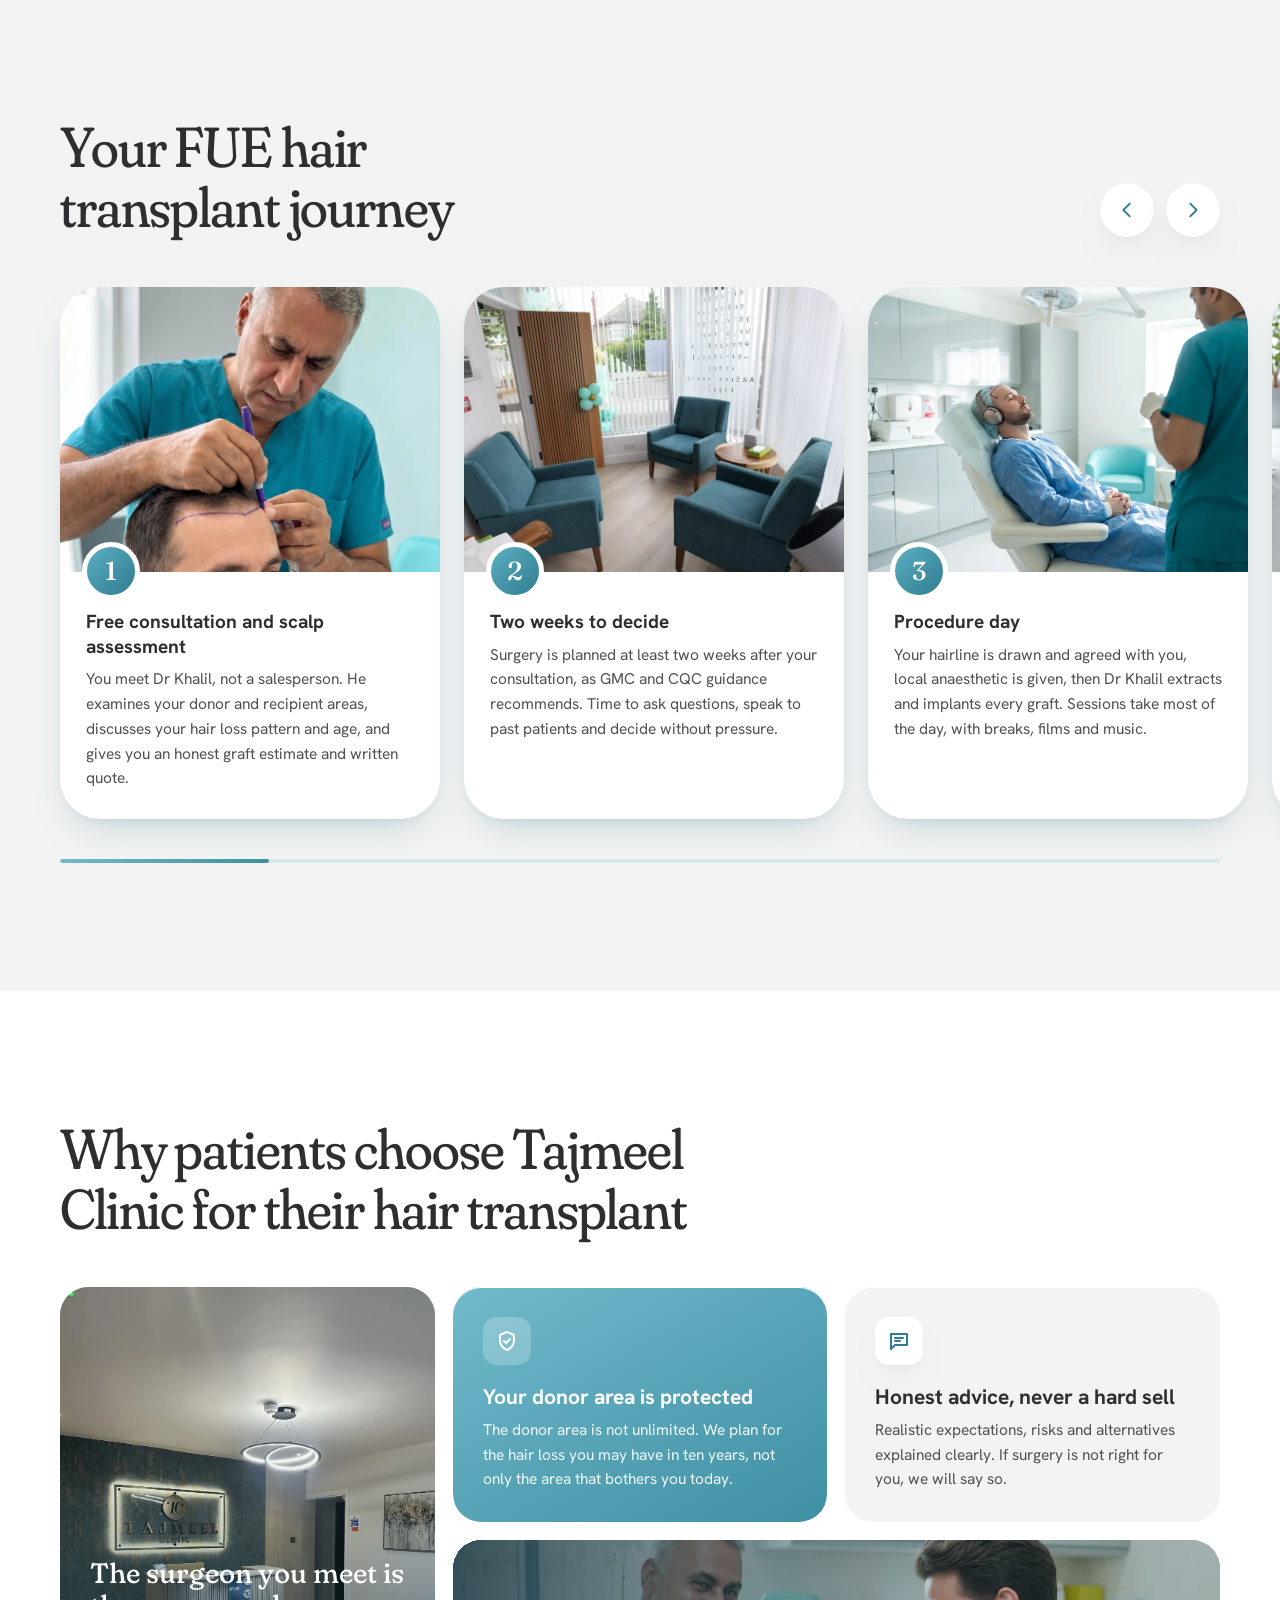
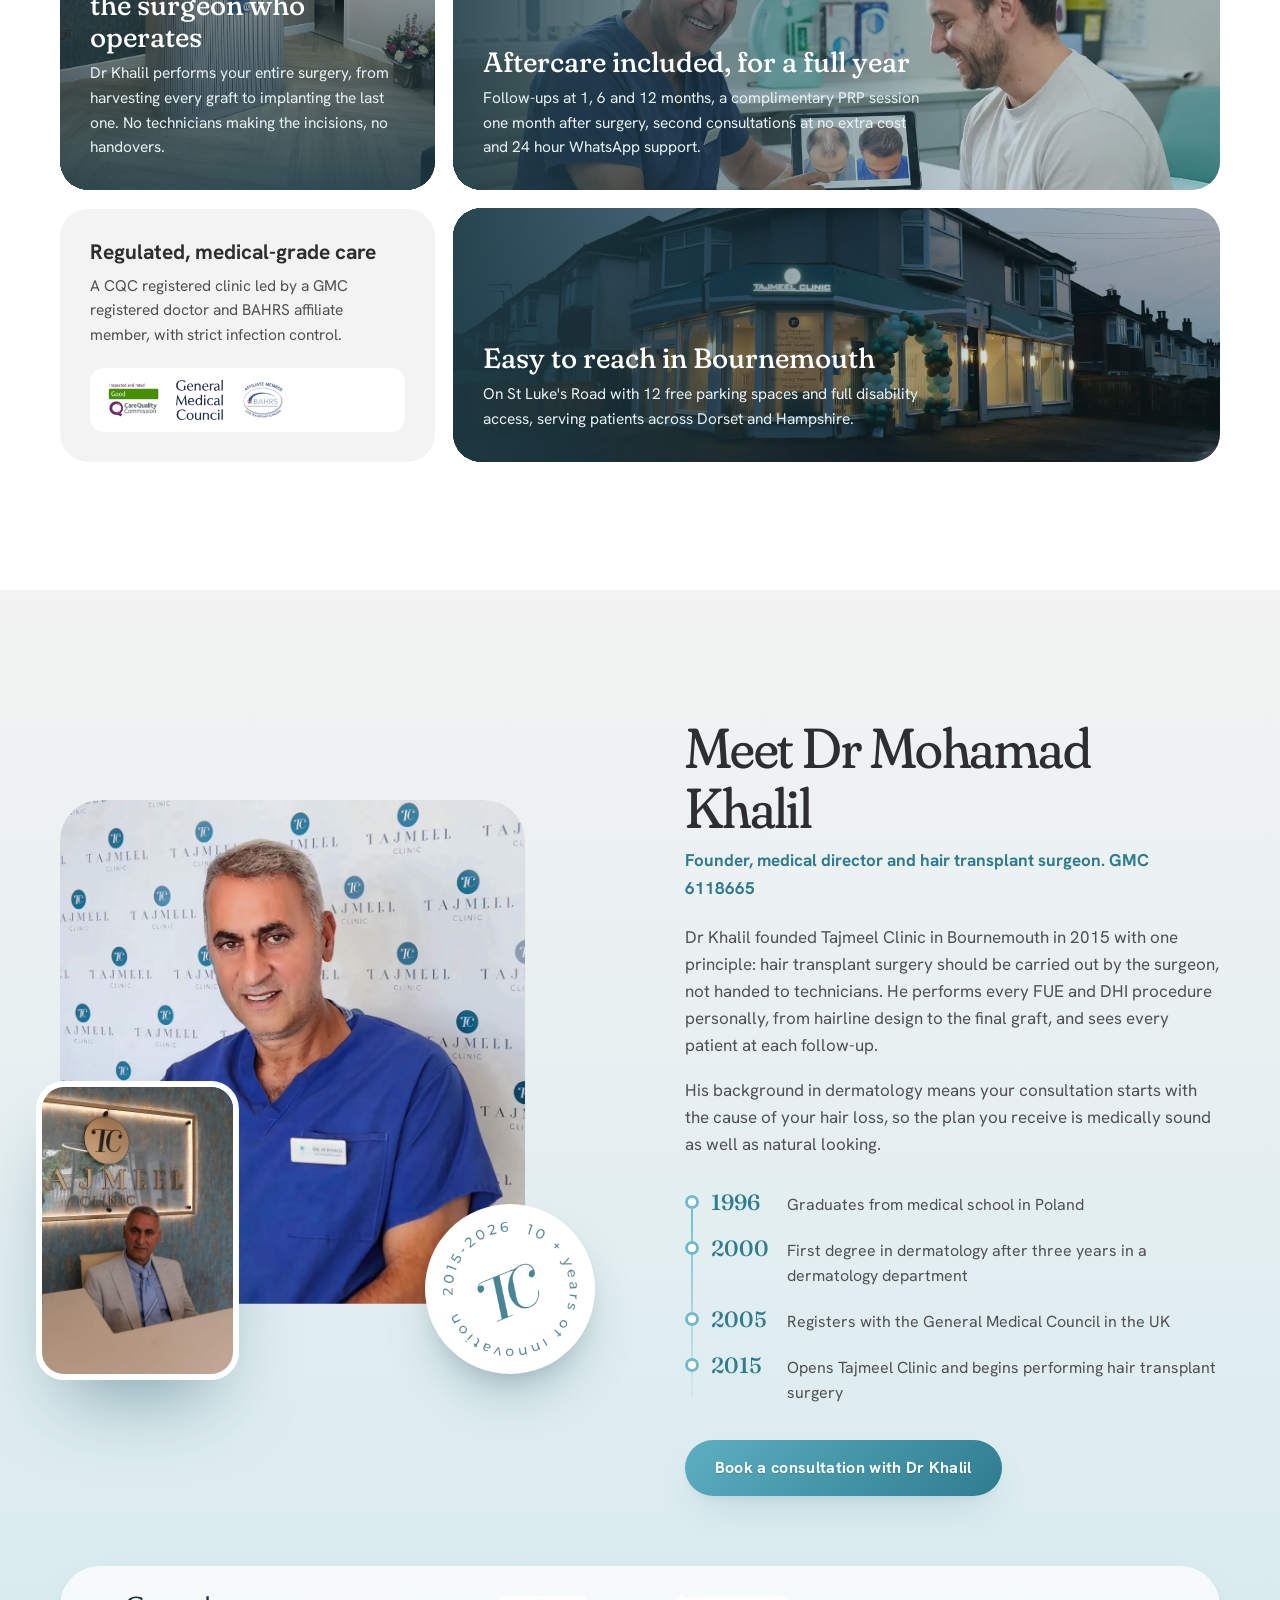
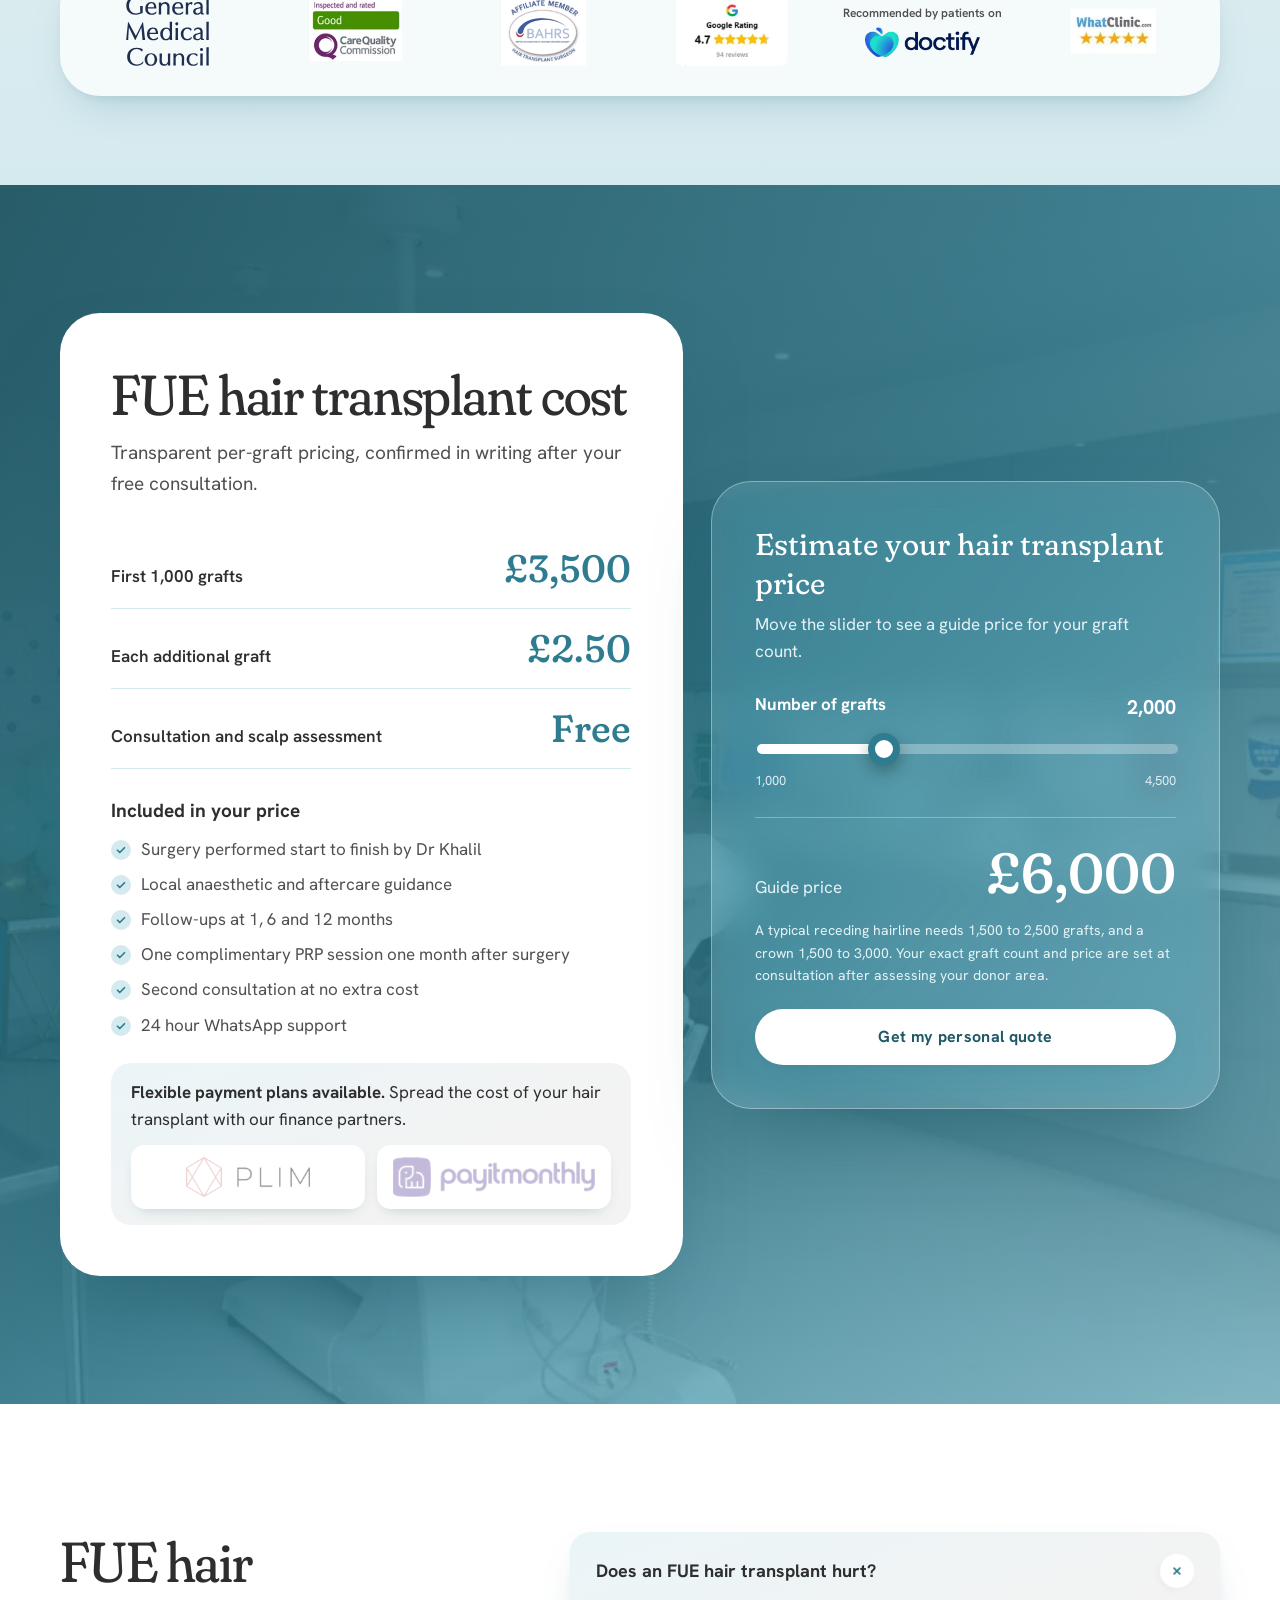
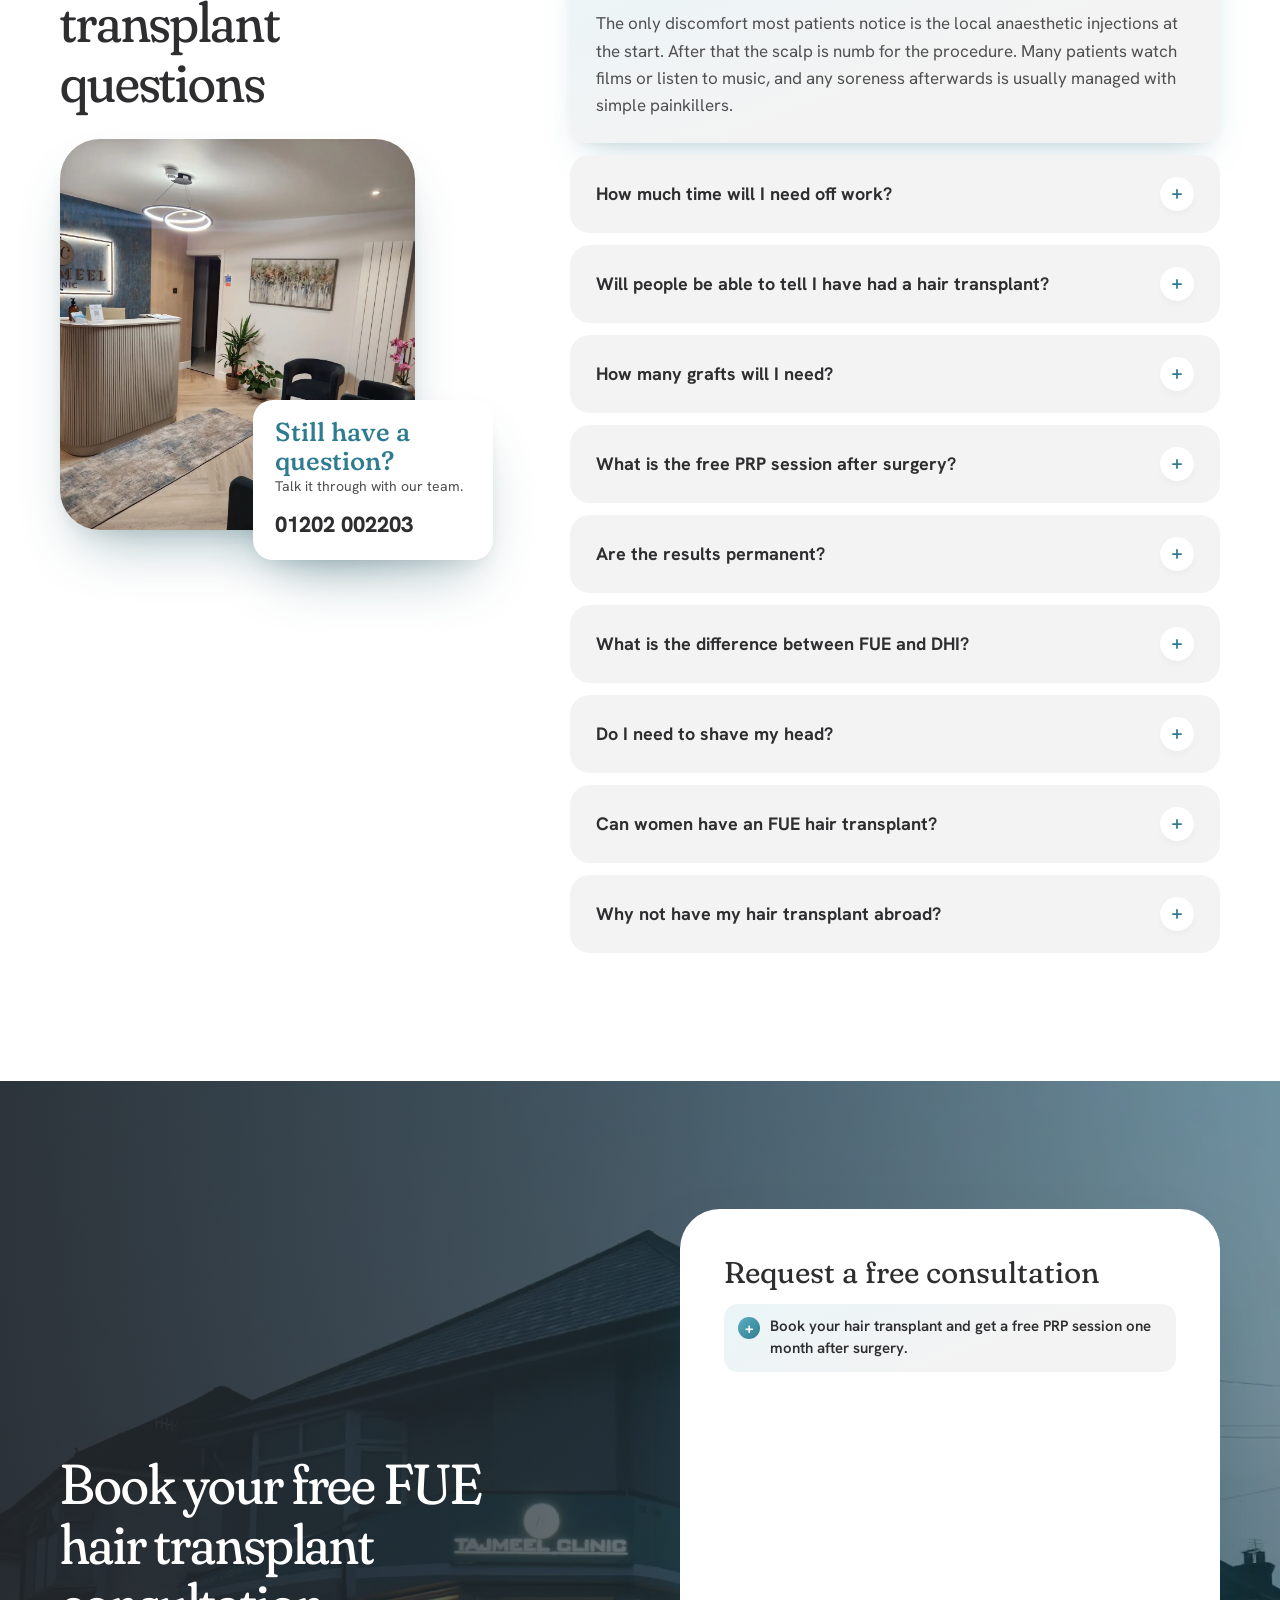
==== commit d0b037be: "Update booking heading and add free PRP offer above the form Co-Authored-By: Claude Opus 5.5 <norepl" ====
--- a/index.html
+++ b/index.html
@@ -647,7 +647,10 @@
     </div>
 
     <div class="form form--embed">
-      <h3>Request your consultation</h3>
+      <div class="form__head">
+        <h3>Request a free consultation</h3>
+        <p class="form__offer"><span aria-hidden="true">+</span>Book your hair transplant and get a free PRP session one month after surgery.</p>
+      </div>
       <iframe
         src="https://api.leadconnectorhq.com/widget/form/hCMOEfQOkJV4tt1LAoVx"
         style="width:100%;height:671px;border:none;border-radius:12px"
@@ -665,7 +668,7 @@
         data-form-id="hCMOEfQOkJV4tt1LAoVx"
         data-cookie-consent="true"
         data-cookie-consent-provider="auto"
-        title="Request your consultation">
+        title="Request a free consultation">
       </iframe>
     </div>
   </div>
--- a/css/style.css
+++ b/css/style.css
@@ -938,3 +938,9 @@
 /* hero video modal: TikTok player */
 .video-modal__frame { width: min(400px, 90vw); aspect-ratio: 9 / 16; max-height: 86vh; border-radius: var(--r-lg); overflow: hidden; background: #000; }
 .video-modal__frame iframe { width: 100%; height: 100%; border: 0; display: block; }
+
+/* booking card heading and PRP offer */
+.form__head { display: grid; gap: 12px; }
+.form__head h3 { margin: 0; }
+.form__offer { display: flex; align-items: flex-start; gap: 10px; margin: 0; padding: 12px 14px; border-radius: var(--r-sm); background: var(--grad-haze); color: var(--ink); font-size: 15px; font-weight: 600; line-height: 1.45; }
+.form__offer span { flex: none; display: grid; place-items: center; width: 22px; height: 22px; margin-top: 1px; border-radius: 50%; background: var(--grad-cta); color: var(--white); font-weight: 800; font-size: 15px; line-height: 1; }
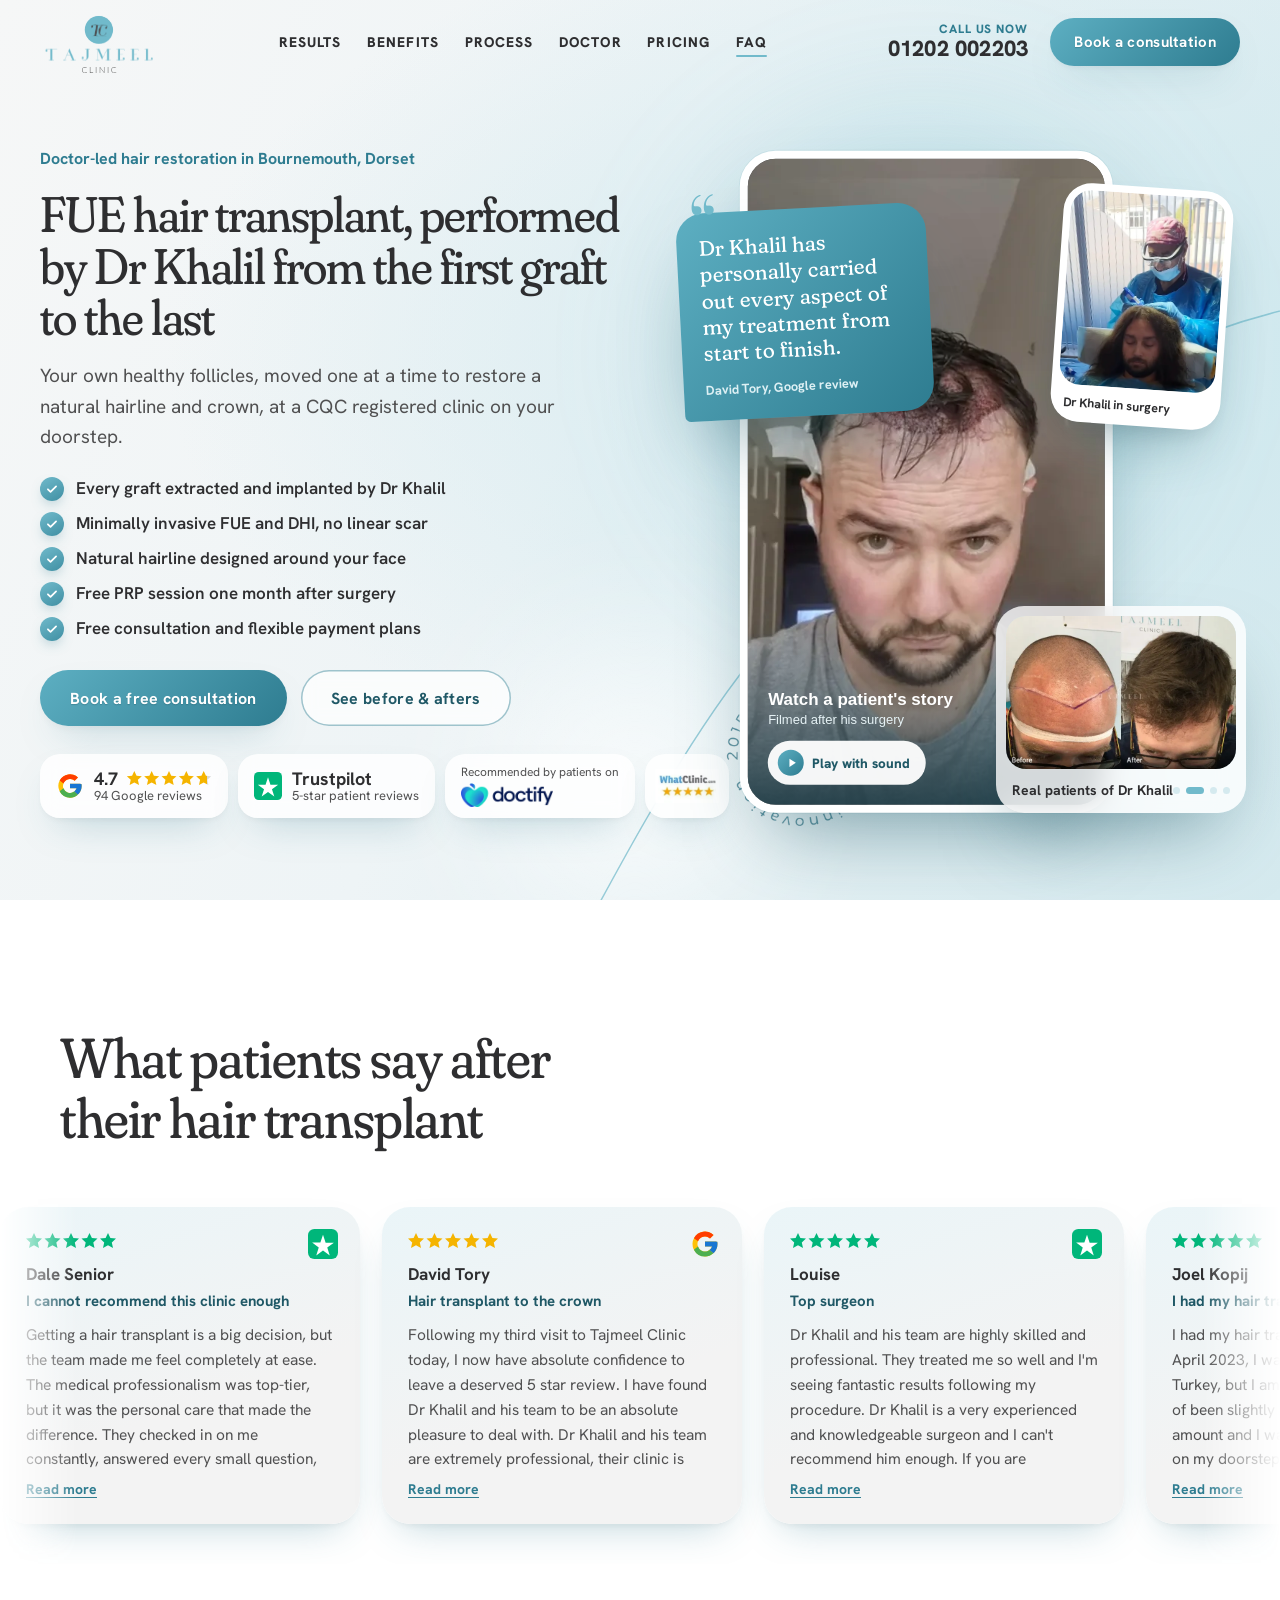
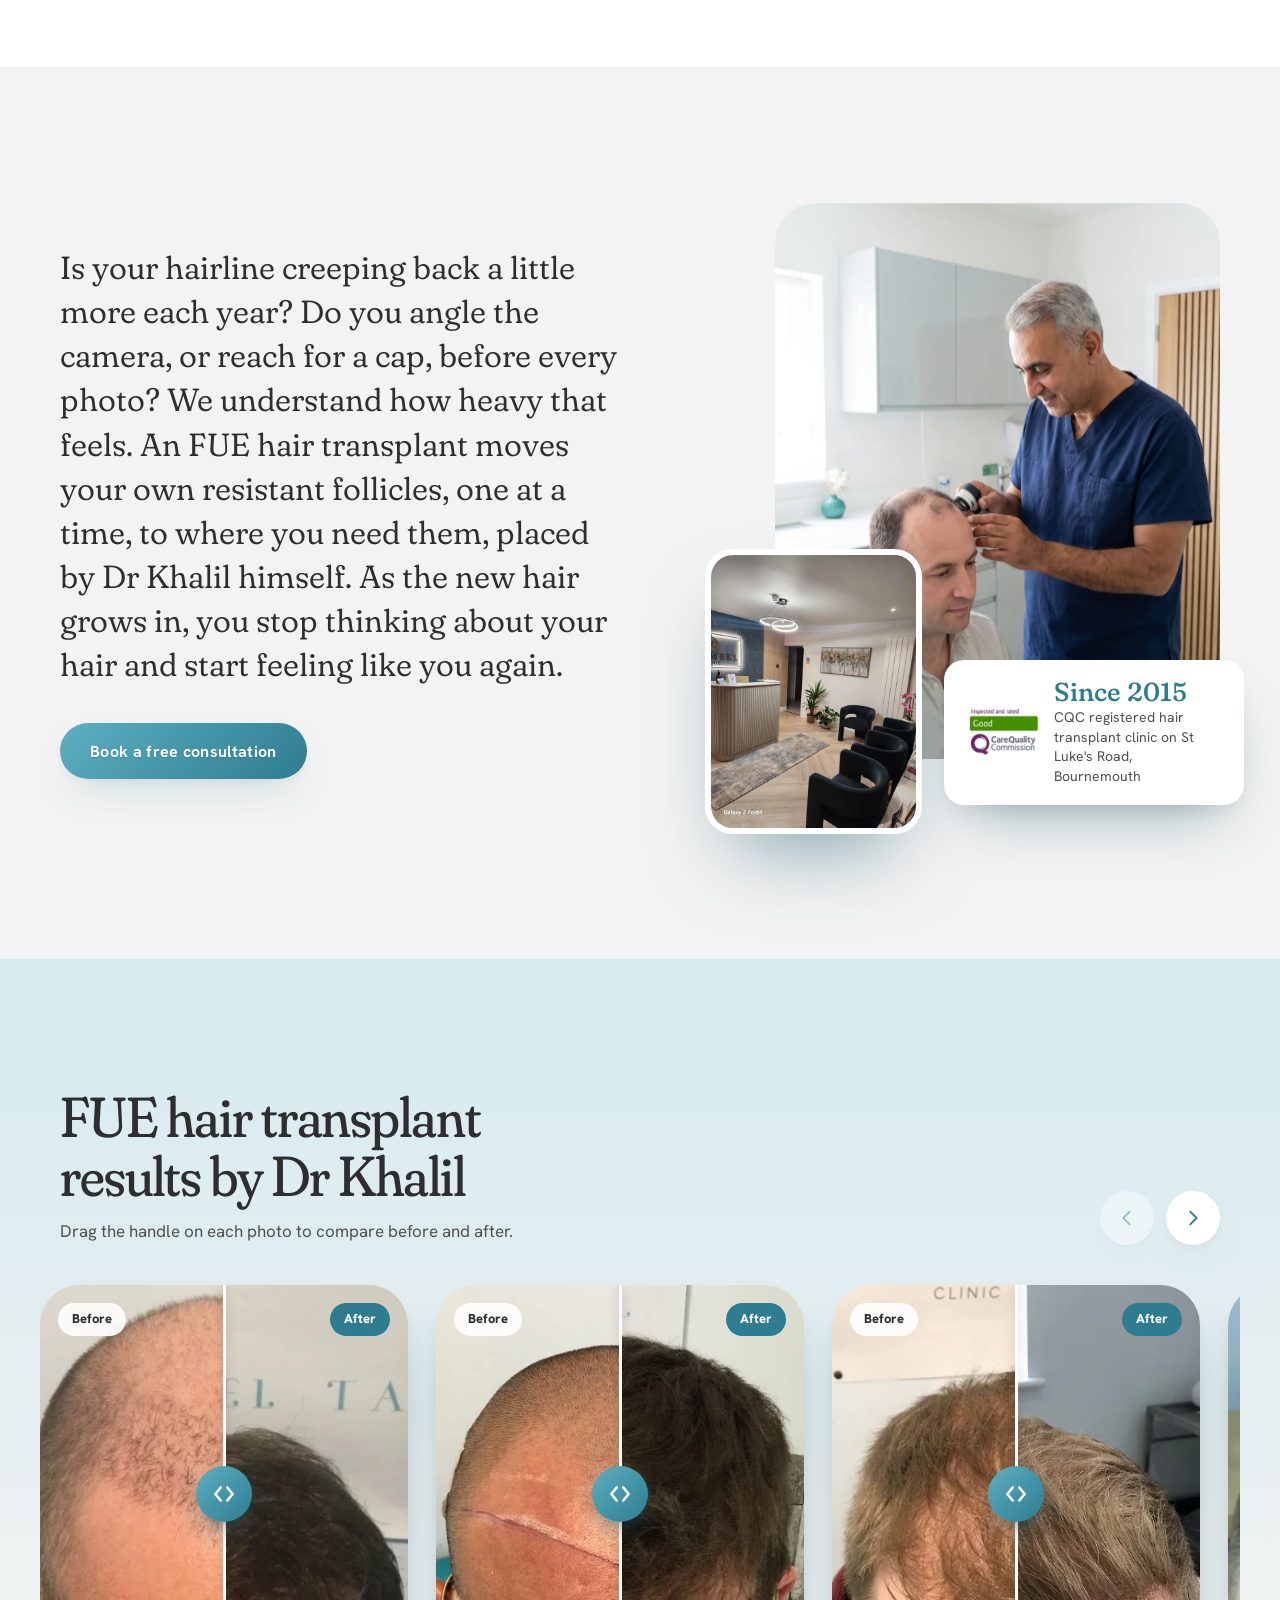
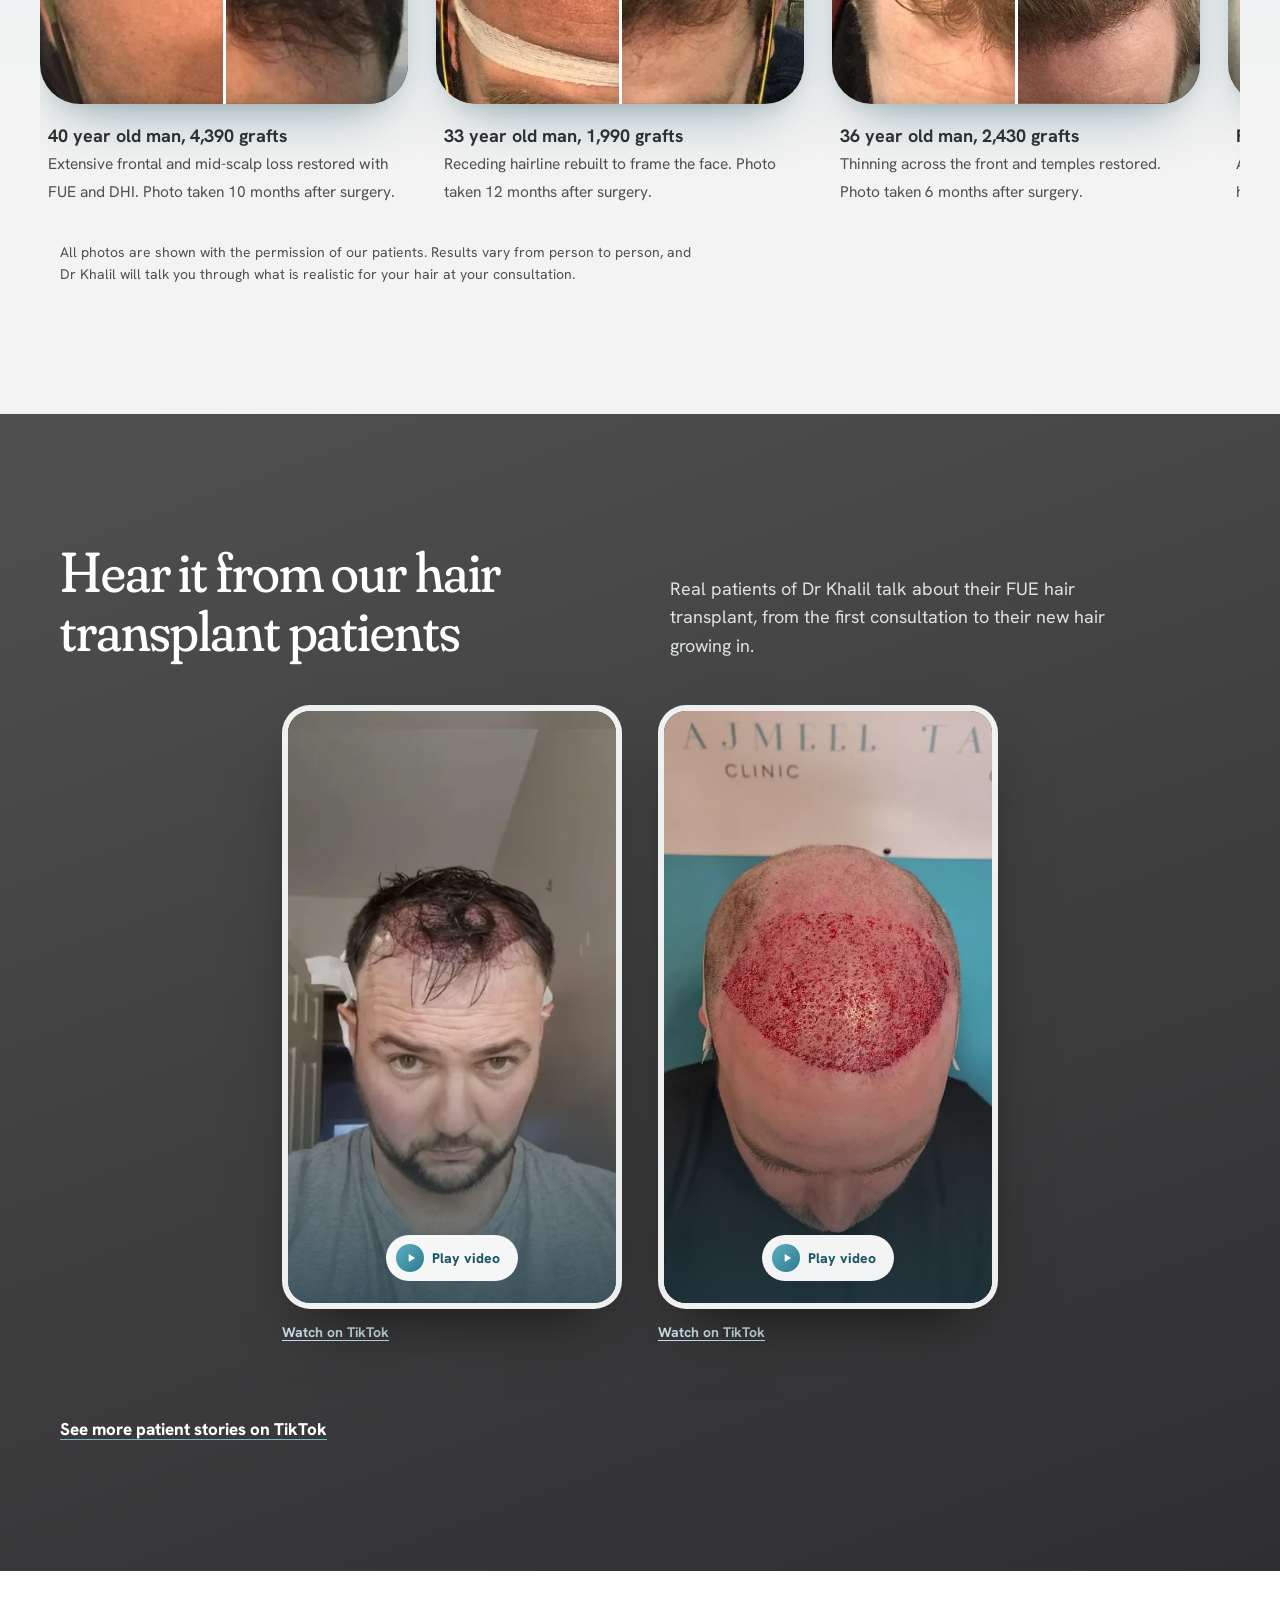
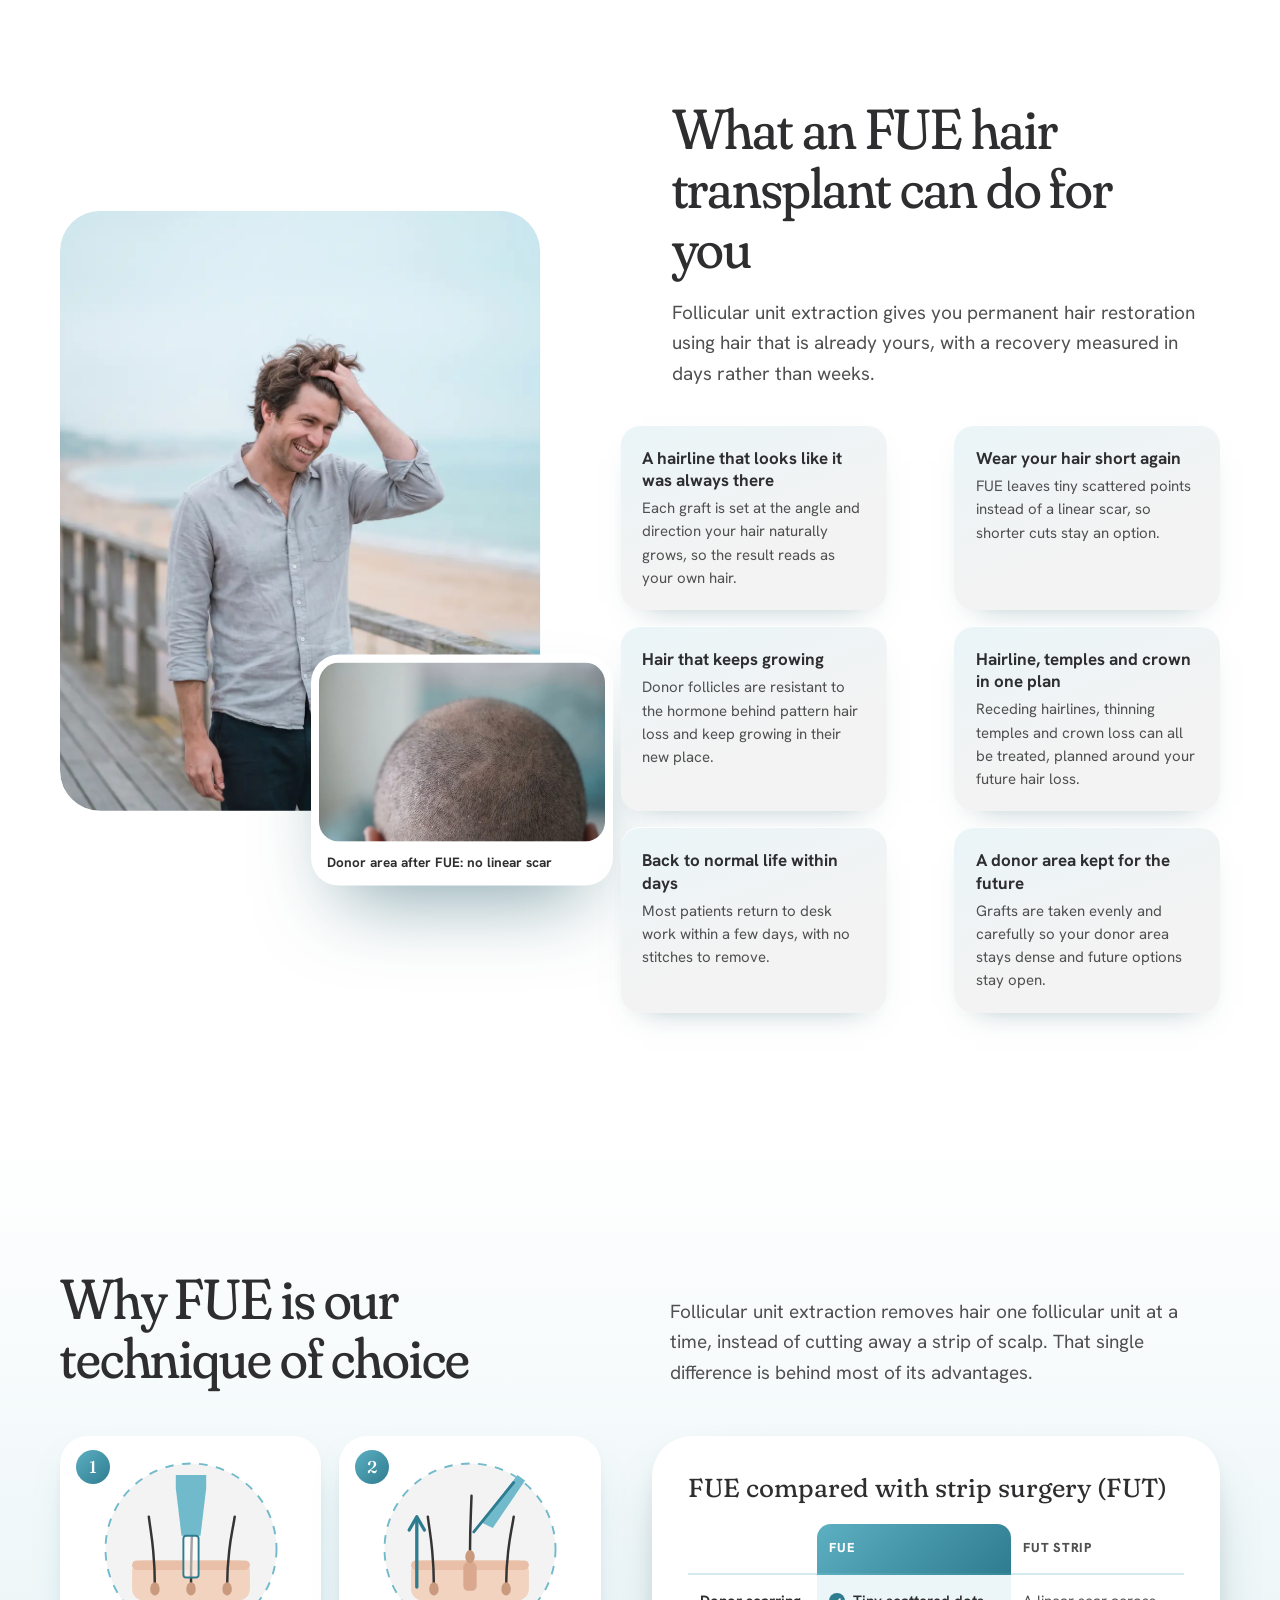
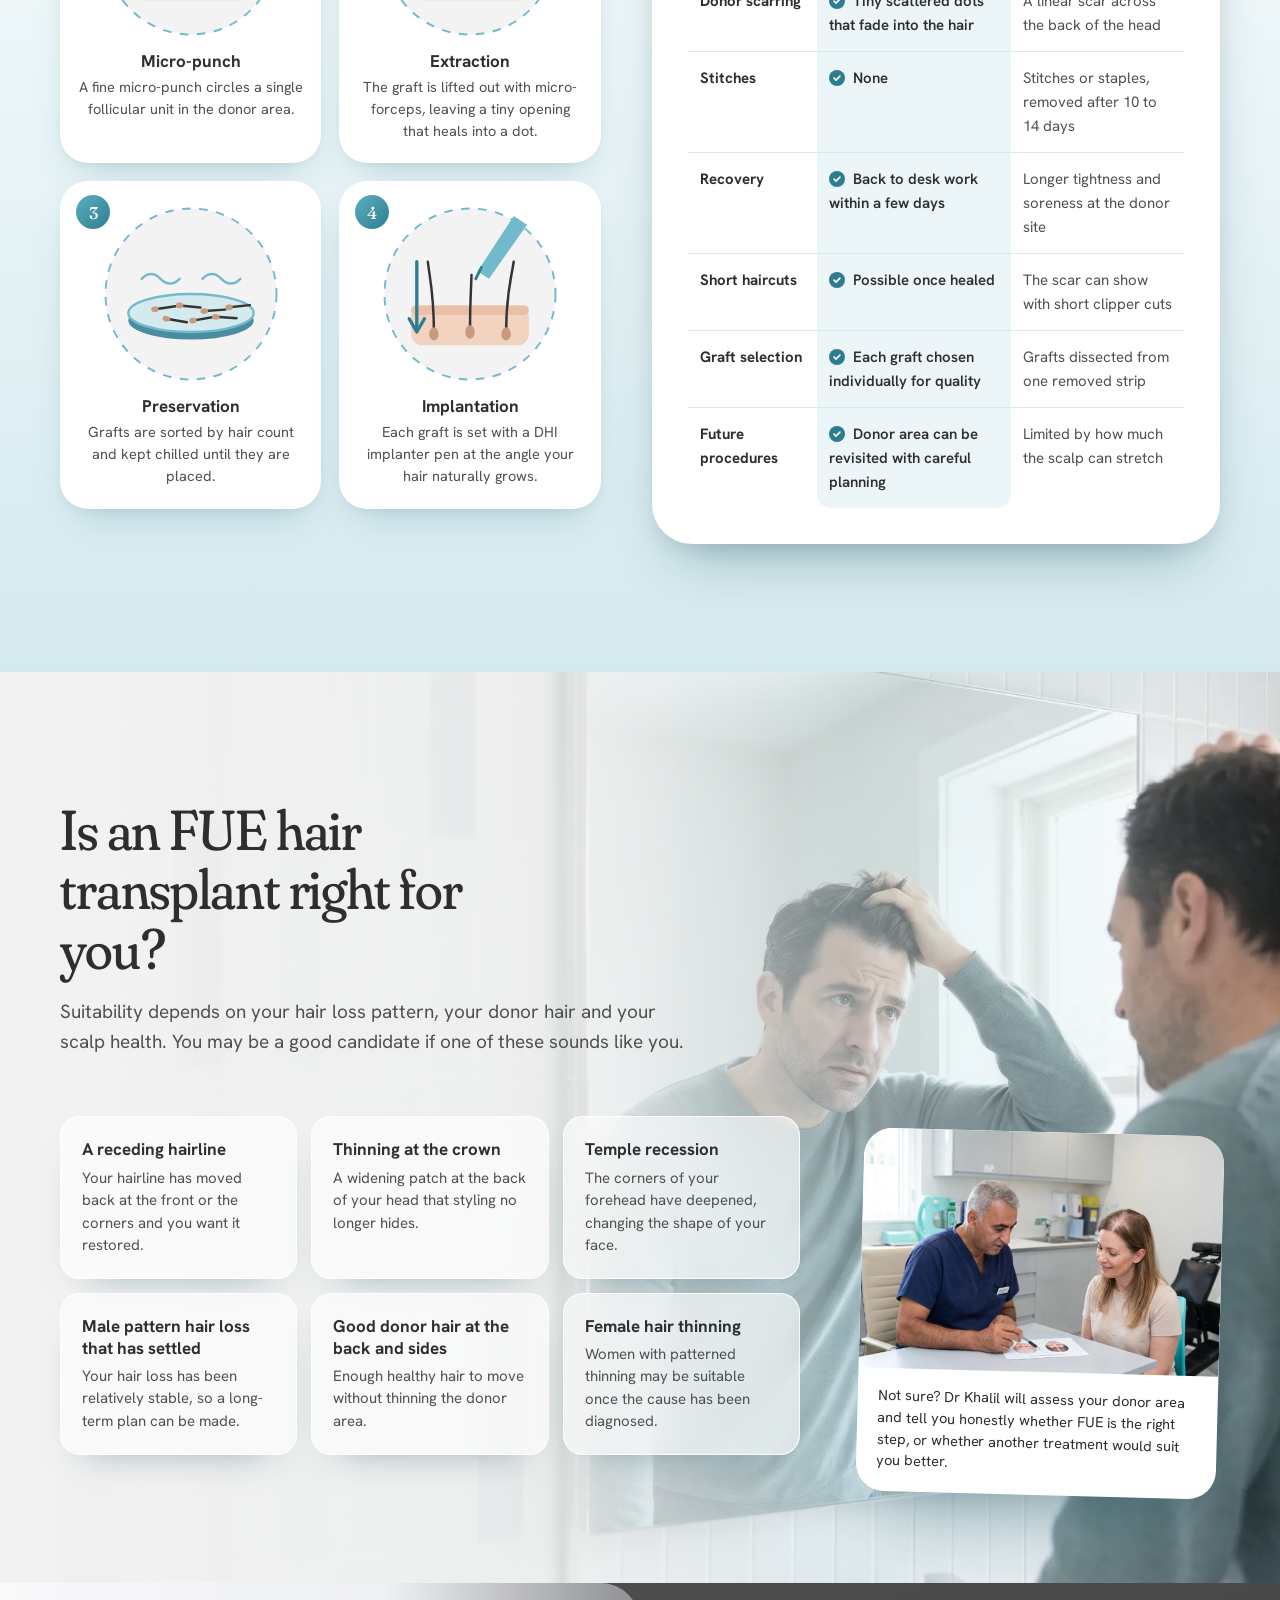
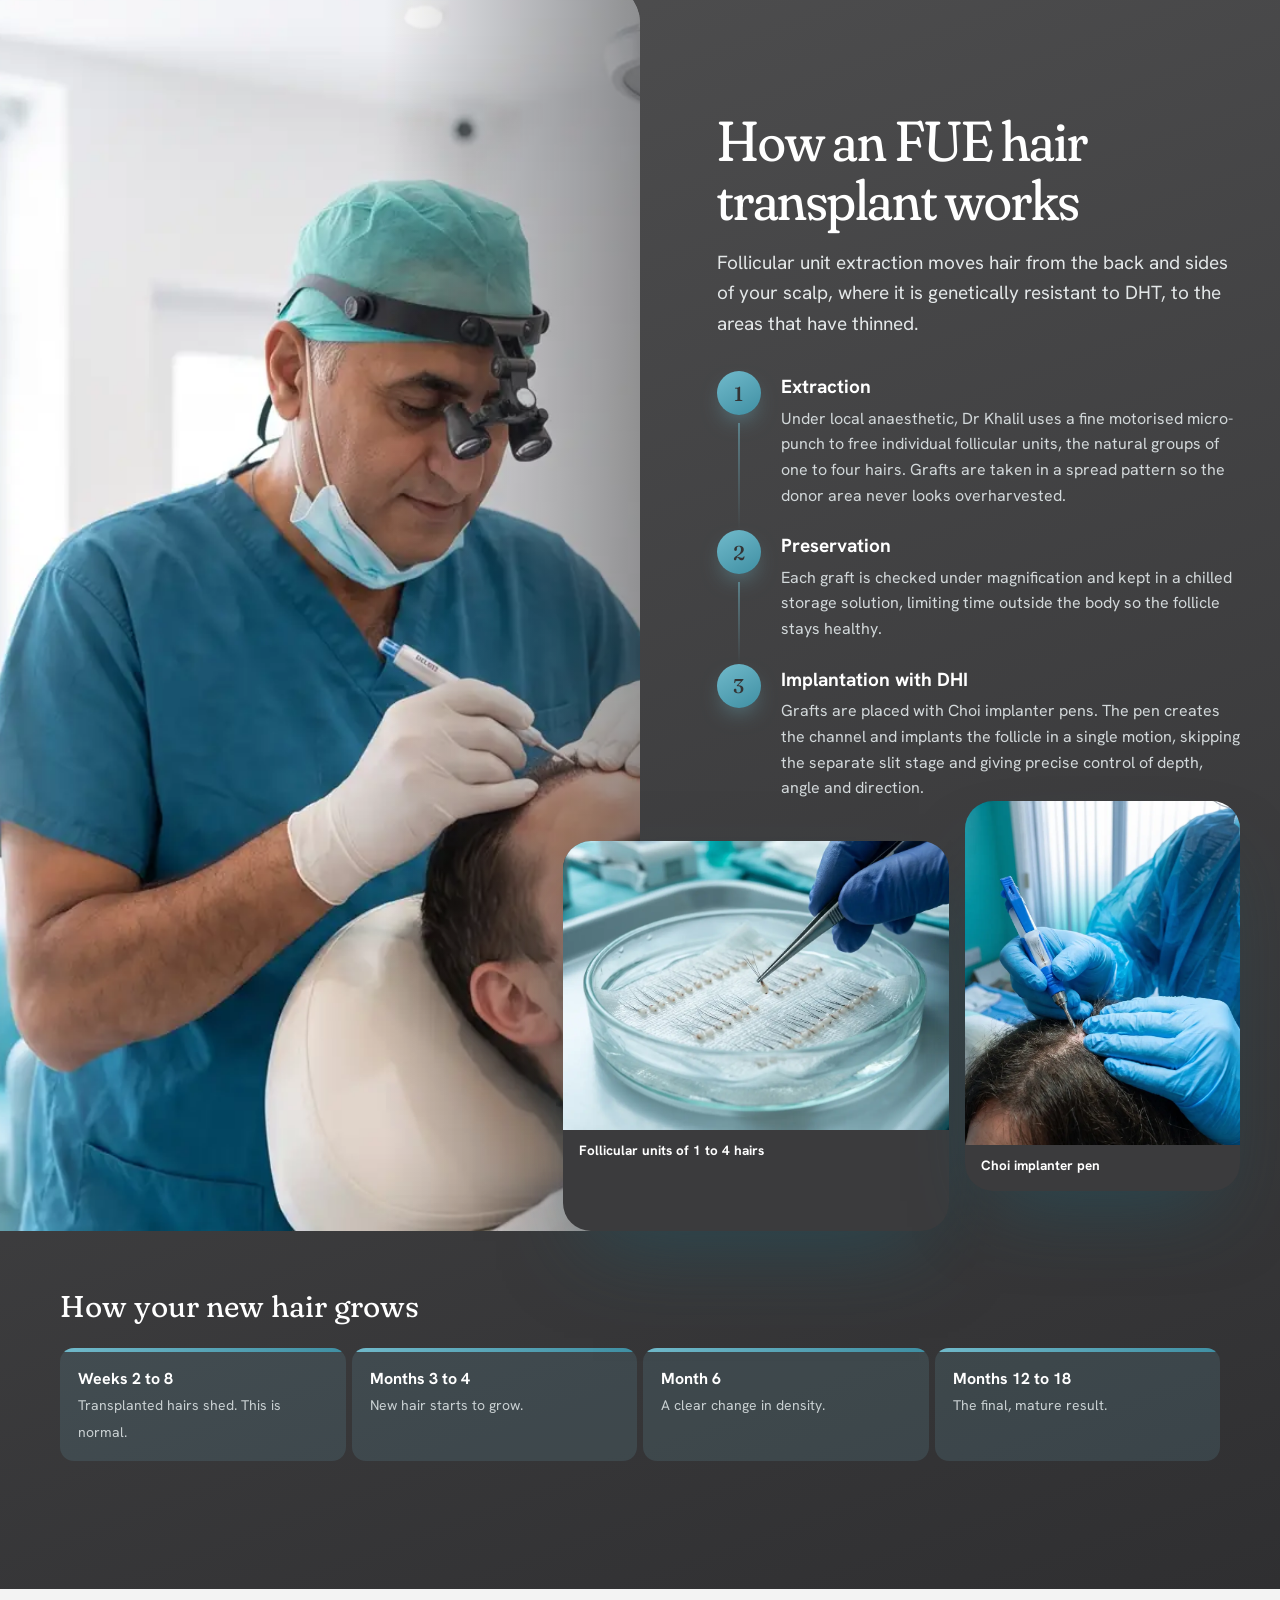
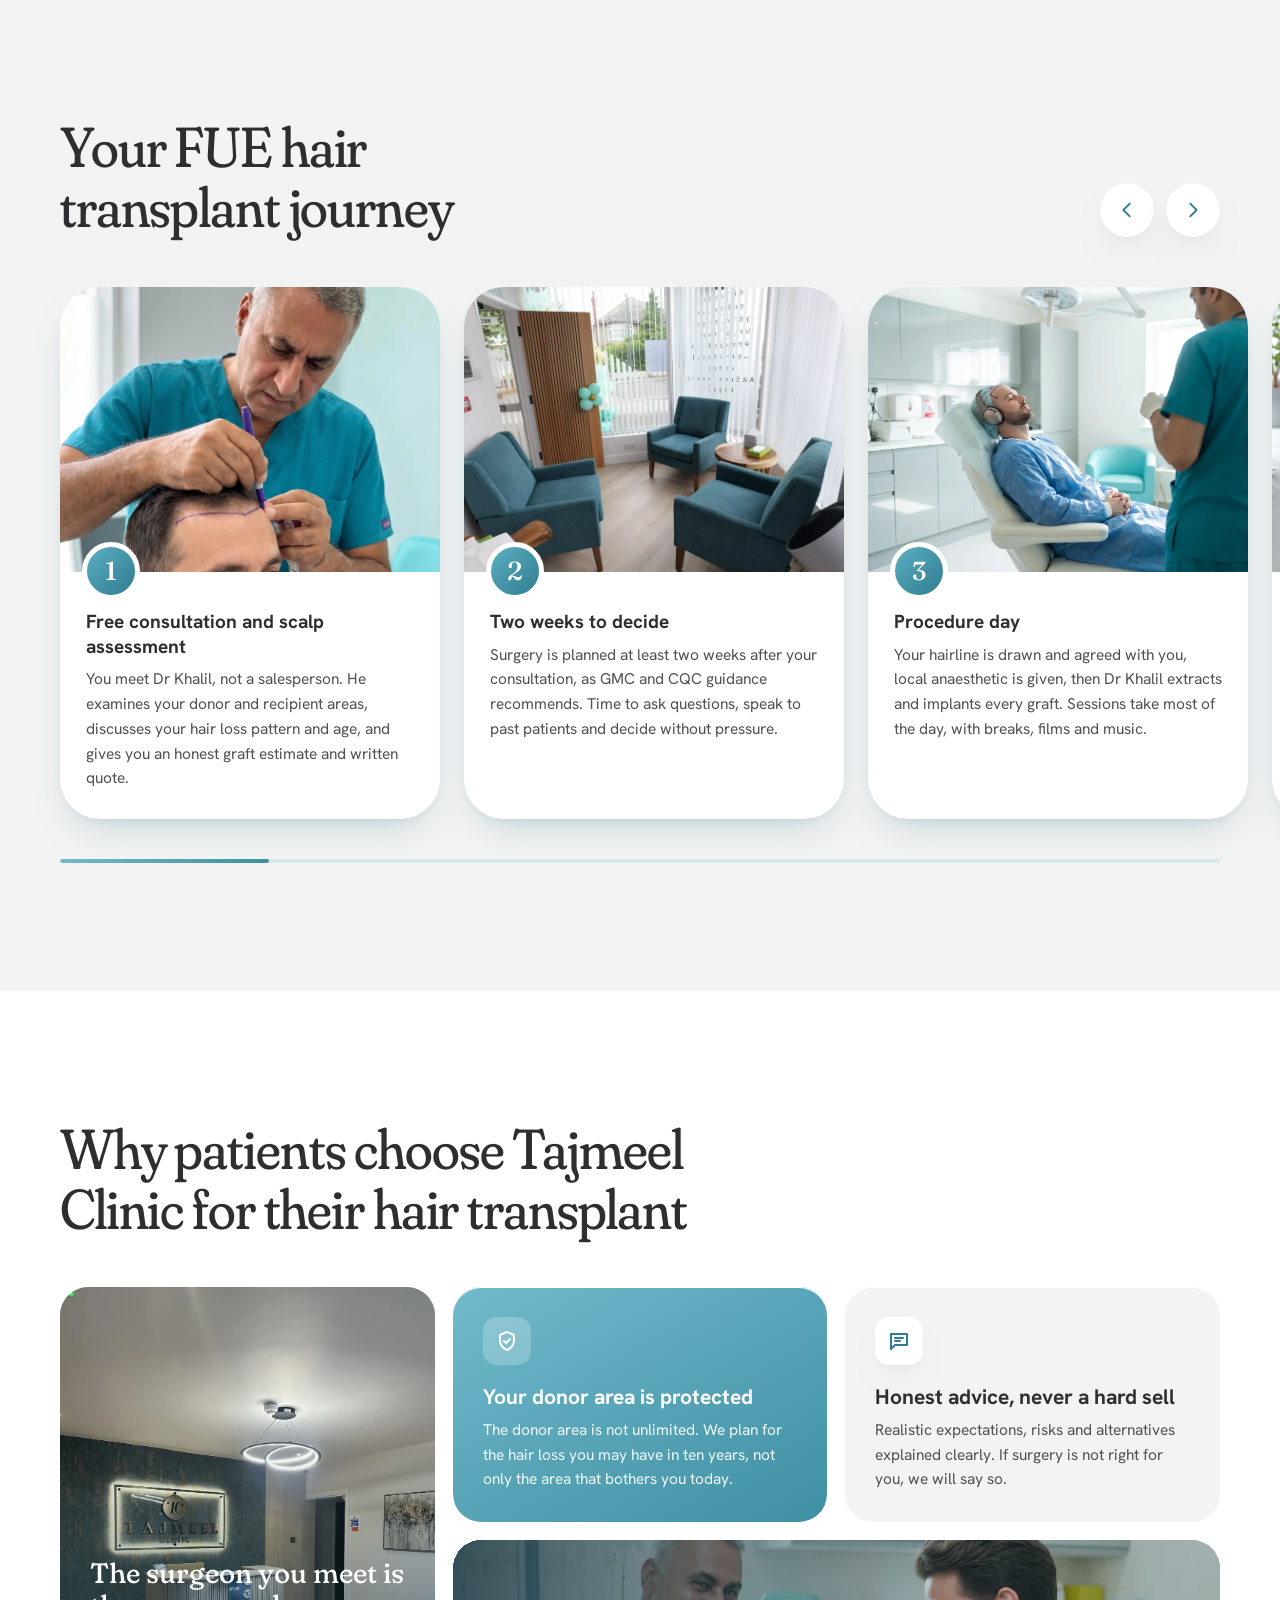
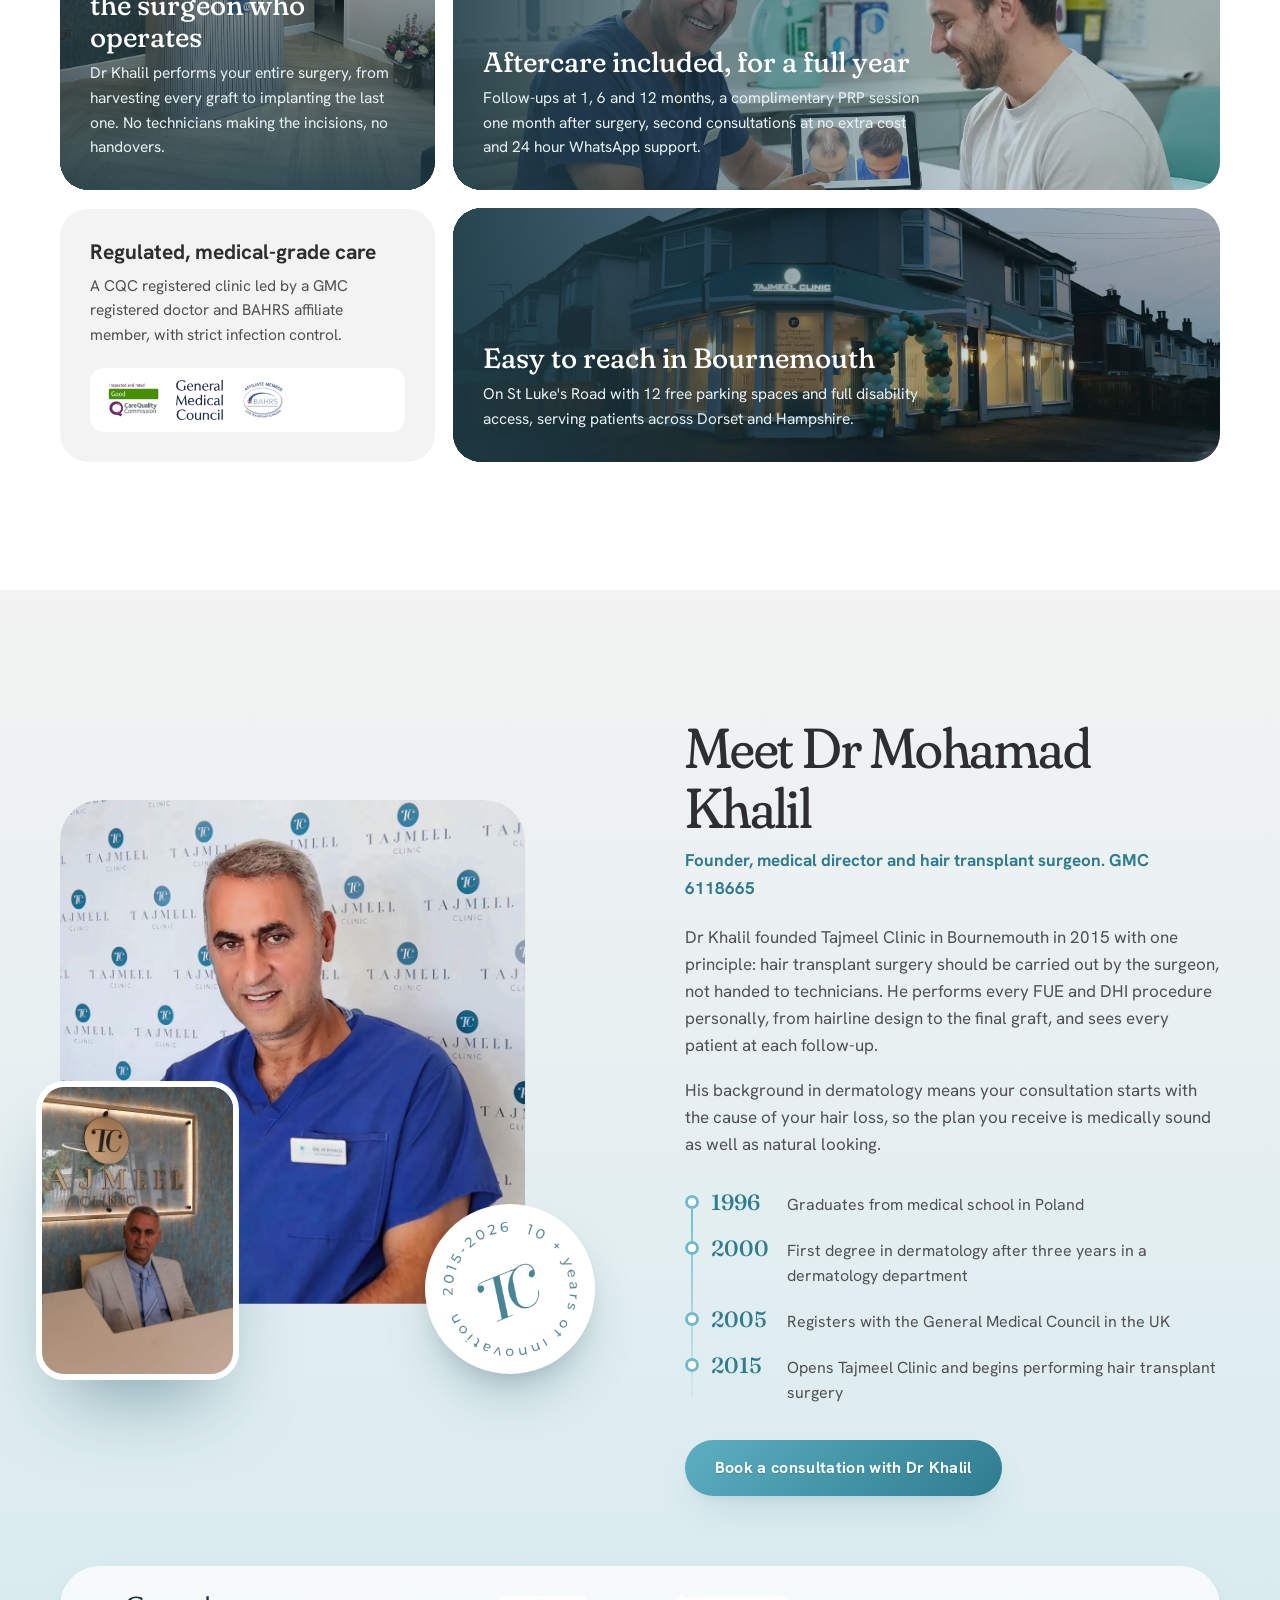
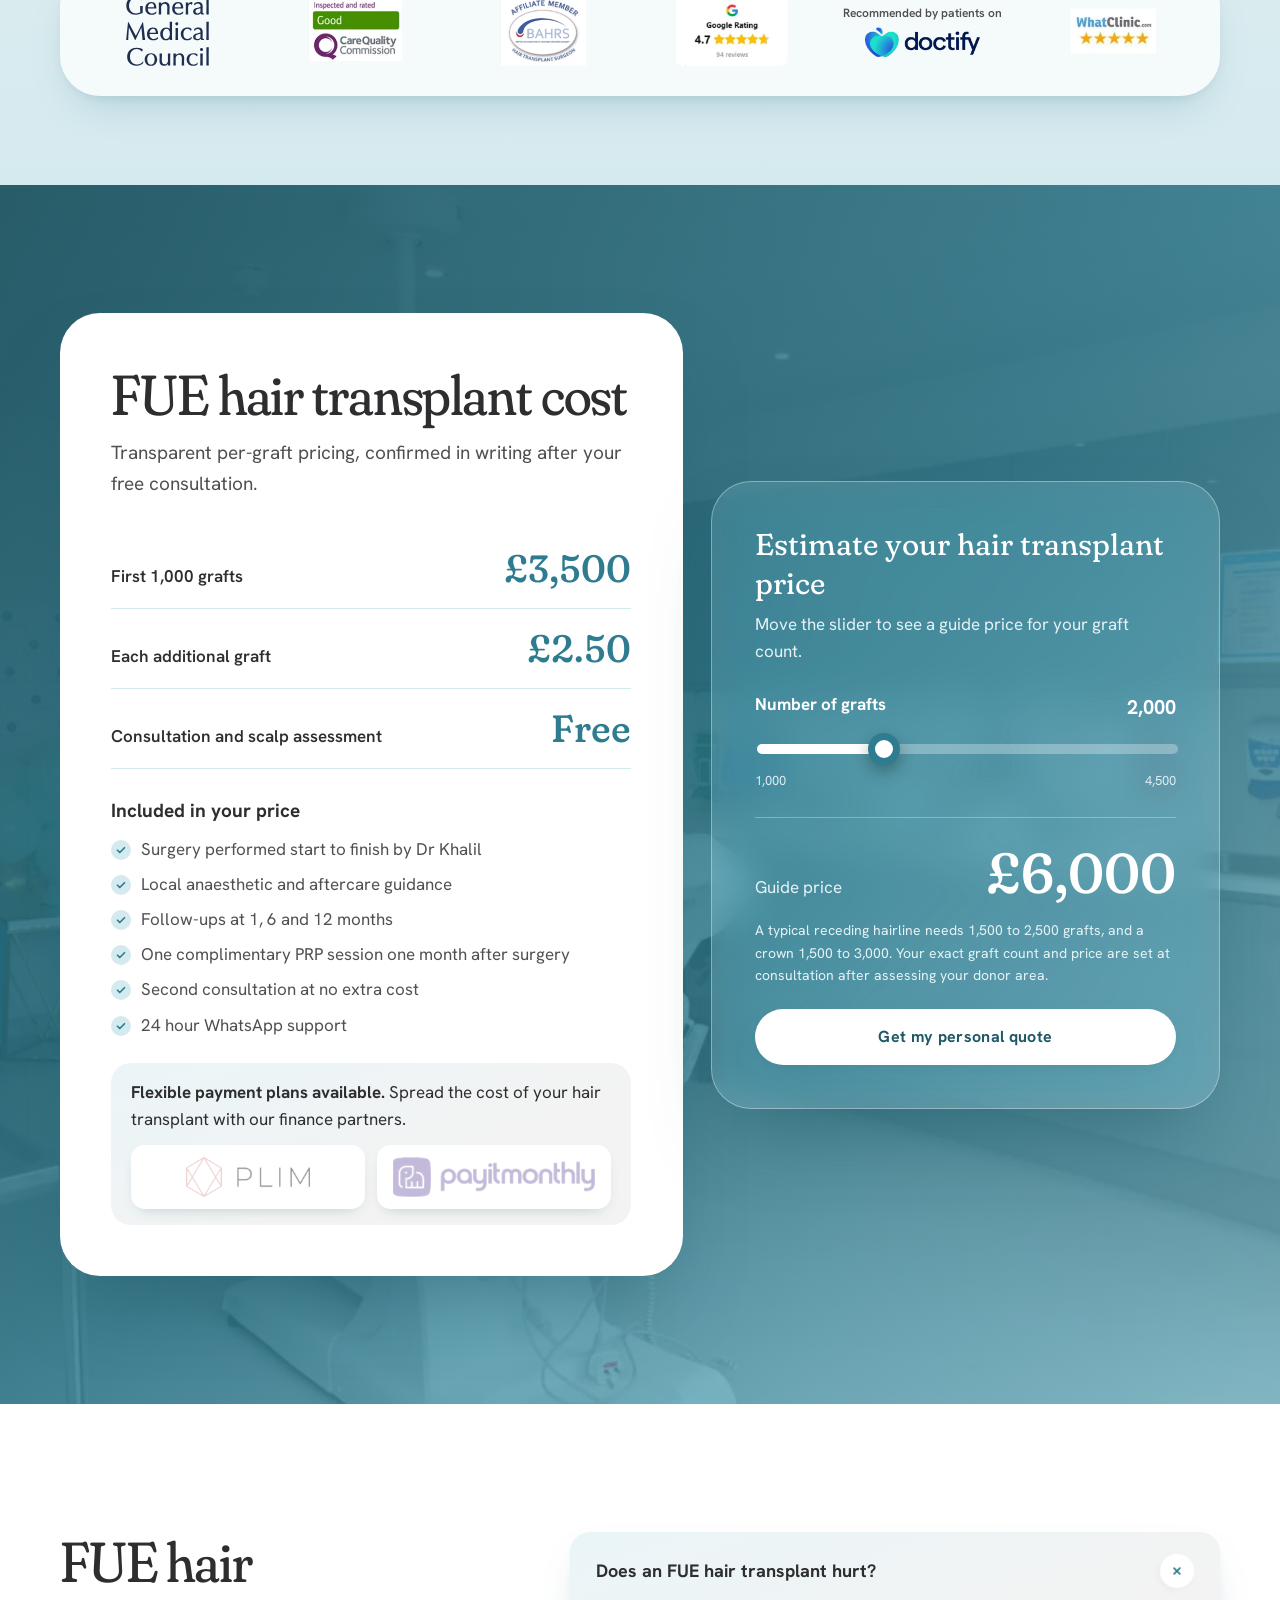
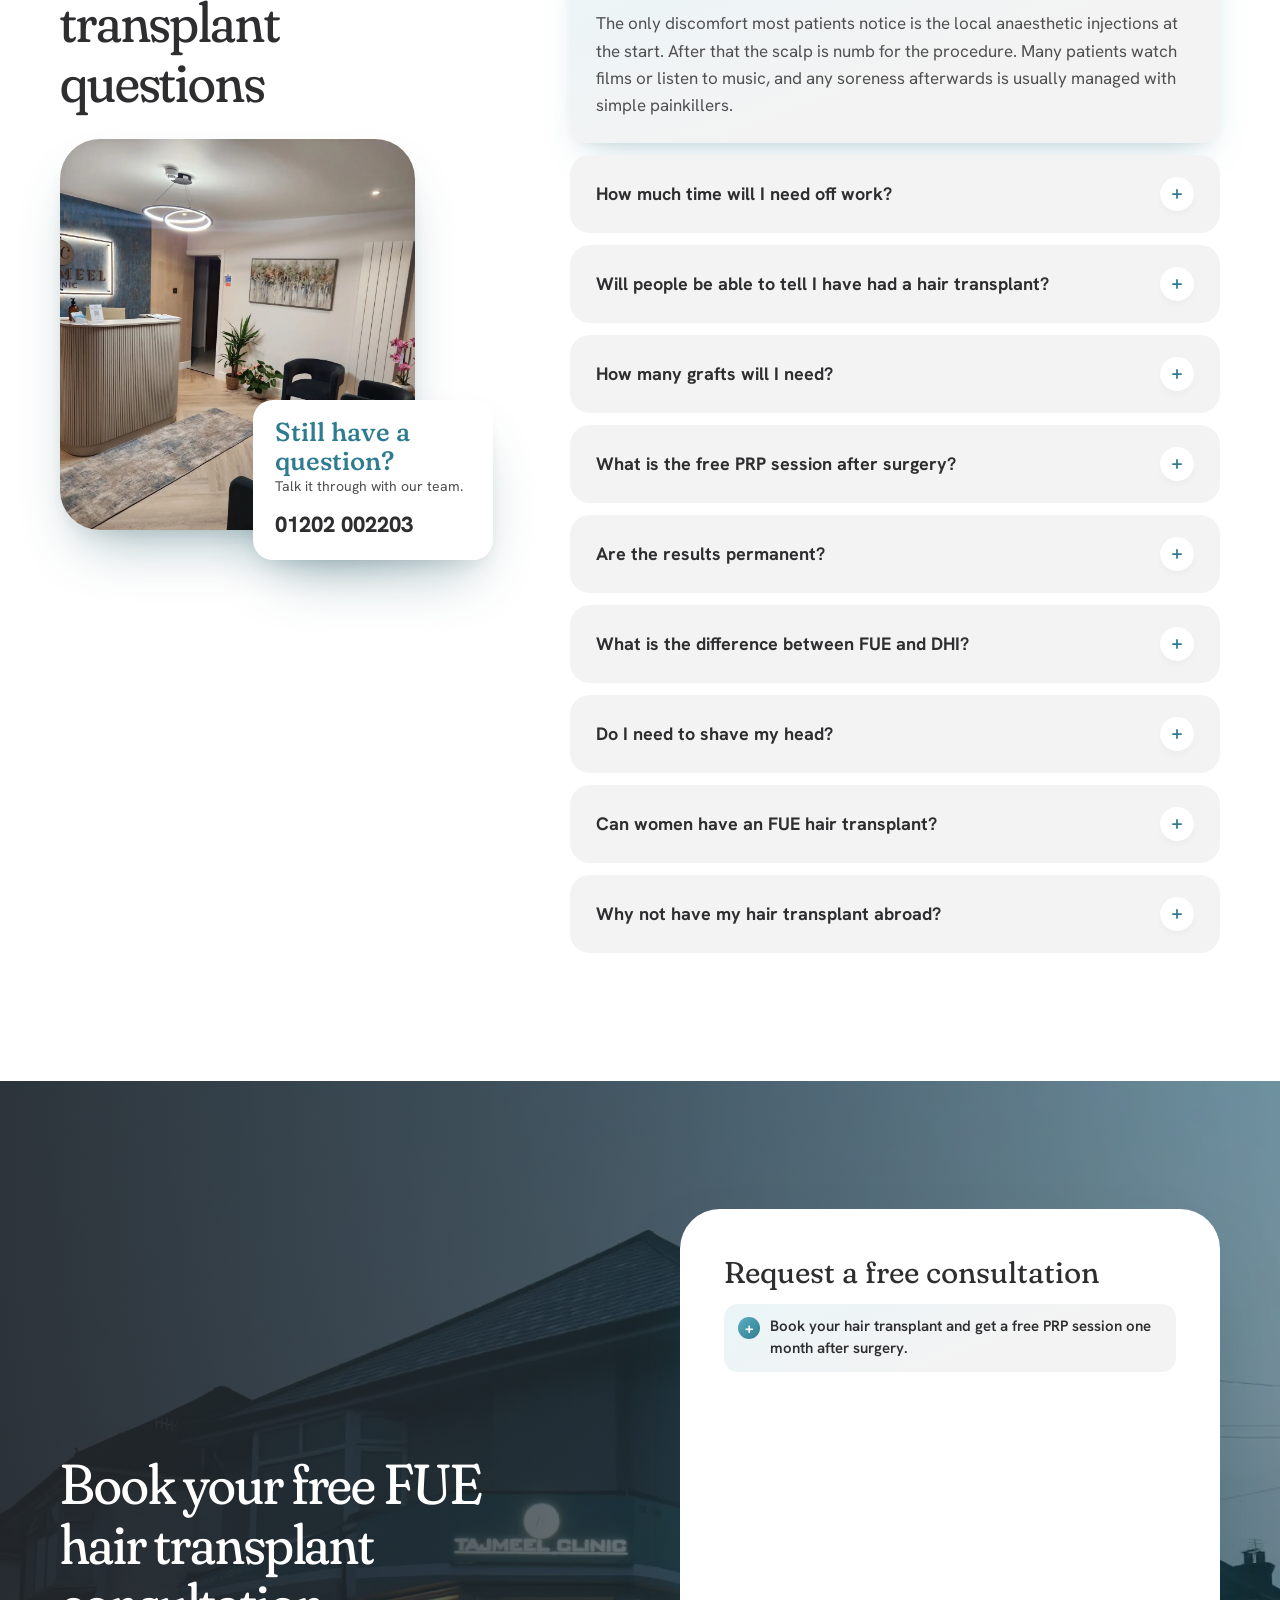
==== commit 83257fec: "Use the second patient video in the hero and remove the first The hero now plays TikTok video 760304" ====
--- a/index.html
+++ b/index.html
@@ -138,8 +138,8 @@
 
     <div class="hero__stage">
       <img class="hero__seal" src="img/tc-seal.webp" alt="" width="440" height="440" aria-hidden="true">
-      <button class="hero__video" type="button" data-video data-tiktok-id="7336997983357062433" aria-label="Play a patient's hair transplant story with sound">
-        <img src="img/videos/tiktok-1.webp" alt="" width="540" height="960">
+      <button class="hero__video" type="button" data-video data-tiktok-id="7603048200831864086" aria-label="Play a patient's hair transplant story with sound">
+        <img src="img/videos/tiktok-2.webp" alt="" width="480" height="854">
         <span class="hero__video-cap"><strong>Watch a patient's story</strong><span>Filmed after his surgery</span>
           <span class="hero__video-play"><svg viewBox="0 0 24 24" aria-hidden="true"><path d="M8 5v14l11-7z"/></svg>Play with sound</span></span>
       </button>
@@ -280,21 +280,14 @@
     </div>
     <ul class="vtest__grid m-scroll">
         <li class="vt">
-          <button class="vt__frame" type="button" data-tiktok="7336997983357062433" aria-label="Play patient video 1 from TikTok">
-            <img src="img/videos/tiktok-1.webp" alt="" width="540" height="960" loading="lazy">
-            <span class="vt__play"><svg viewBox="0 0 24 24" aria-hidden="true"><path d="M8 5v14l11-7z"/></svg>Play video</span>
-          </button>
-          <a class="vt__link" href="https://www.tiktok.com/@tajmeelclinicuk/video/7336997983357062433" target="_blank" rel="noopener">Watch on TikTok</a>
-        </li>
-        <li class="vt">
-          <button class="vt__frame" type="button" data-tiktok="7603048200831864086" aria-label="Play patient video 2 from TikTok">
-            <img src="img/videos/tiktok-2.webp" alt="" width="540" height="960" loading="lazy">
+          <button class="vt__frame" type="button" data-tiktok="7603048200831864086" aria-label="Play patient video 1 from TikTok">
+            <img src="img/videos/tiktok-2.webp" alt="" width="480" height="854" loading="lazy">
             <span class="vt__play"><svg viewBox="0 0 24 24" aria-hidden="true"><path d="M8 5v14l11-7z"/></svg>Play video</span>
           </button>
           <a class="vt__link" href="https://www.tiktok.com/@tajmeelclinicuk/video/7603048200831864086" target="_blank" rel="noopener">Watch on TikTok</a>
         </li>
         <li class="vt">
-          <button class="vt__frame" type="button" data-tiktok="7408839540112231713" aria-label="Play patient video 3 from TikTok">
+          <button class="vt__frame" type="button" data-tiktok="7408839540112231713" aria-label="Play patient video 2 from TikTok">
             <img src="img/videos/tiktok-3.webp" alt="" width="540" height="960" loading="lazy">
             <span class="vt__play"><svg viewBox="0 0 24 24" aria-hidden="true"><path d="M8 5v14l11-7z"/></svg>Play video</span>
           </button>
--- a/css/style.css
+++ b/css/style.css
@@ -300,7 +300,7 @@
 .vtest__head { display: grid; grid-template-columns: 1fr 1fr; gap: 20px 60px; align-items: end; margin-bottom: 44px; }
 .vtest__head h2 { color: var(--white); max-width: 15ch; }
 .vtest__head p { margin: 0; max-width: 46ch; font-size: 18px; }
-.vtest__grid { display: grid; grid-template-columns: repeat(3, minmax(0, 340px)); justify-content: center; gap: 28px; }
+.vtest__grid { display: grid; grid-template-columns: repeat(2, minmax(0, 340px)); justify-content: center; gap: 36px; }
 .vt { min-width: 0; }
 .vt__link { display: inline-block; margin-top: 12px; font-size: 14px; font-weight: 700; color: #CDE7EE; text-decoration: underline; text-underline-offset: 3px; }
 .vt__link:hover { color: var(--white); }
@@ -633,7 +633,7 @@
 }
 
 @media (max-width: 1100px) {
-  .vtest__grid { grid-template-columns: repeat(3, minmax(0, 1fr)); gap: 18px; }
+  .vtest__grid { grid-template-columns: repeat(2, minmax(0, 300px)); gap: 24px; }
   .ba-card { flex-basis: calc(50% - 14px); }
   .whyfue__grid { grid-template-columns: 1fr; }
   .hero__in { grid-template-columns: minmax(0, 1fr) minmax(0, .9fr); }
@@ -944,3 +944,13 @@
 .form__head h3 { margin: 0; }
 .form__offer { display: flex; align-items: flex-start; gap: 10px; margin: 0; padding: 12px 14px; border-radius: var(--r-sm); background: var(--grad-haze); color: var(--ink); font-size: 15px; font-weight: 600; line-height: 1.45; }
 .form__offer span { flex: none; display: grid; place-items: center; width: 22px; height: 22px; margin-top: 1px; border-radius: 50%; background: var(--grad-cta); color: var(--white); font-weight: 800; font-size: 15px; line-height: 1; }
+
+/* two patient videos: show both side by side on mobile, no swiping */
+@media (max-width: 899px) {
+  .vtest__grid.m-scroll { display: grid !important; grid-template-columns: 1fr 1fr; gap: 12px; overflow: visible; margin: 0; padding: 0; }
+  .vtest__grid > .vt { flex-basis: auto; }
+  .vtest .m-hint { display: none !important; }
+  .vt__frame { border-width: 4px; }
+  .vt__play { bottom: 12px; padding: 6px 12px 6px 6px; font-size: 12px; }
+  .vt__play svg { width: 22px; height: 22px; }
+}
